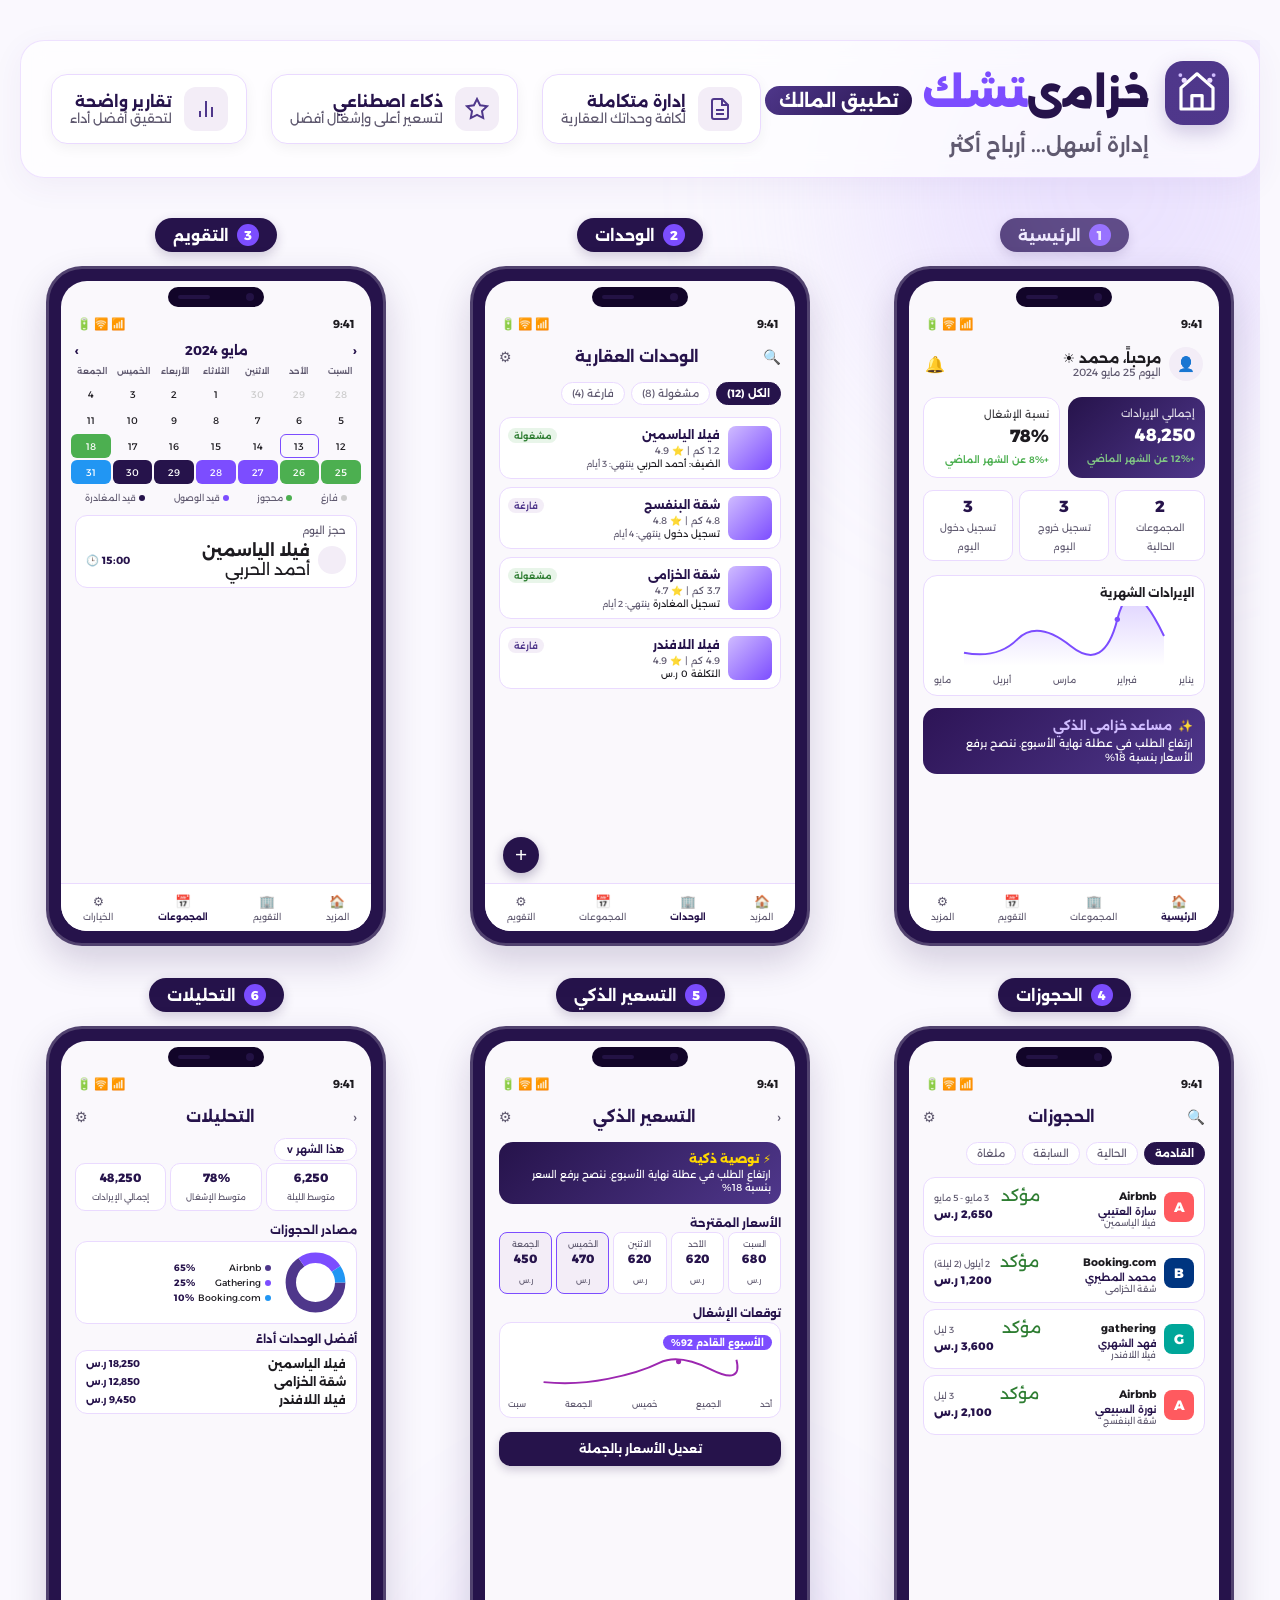
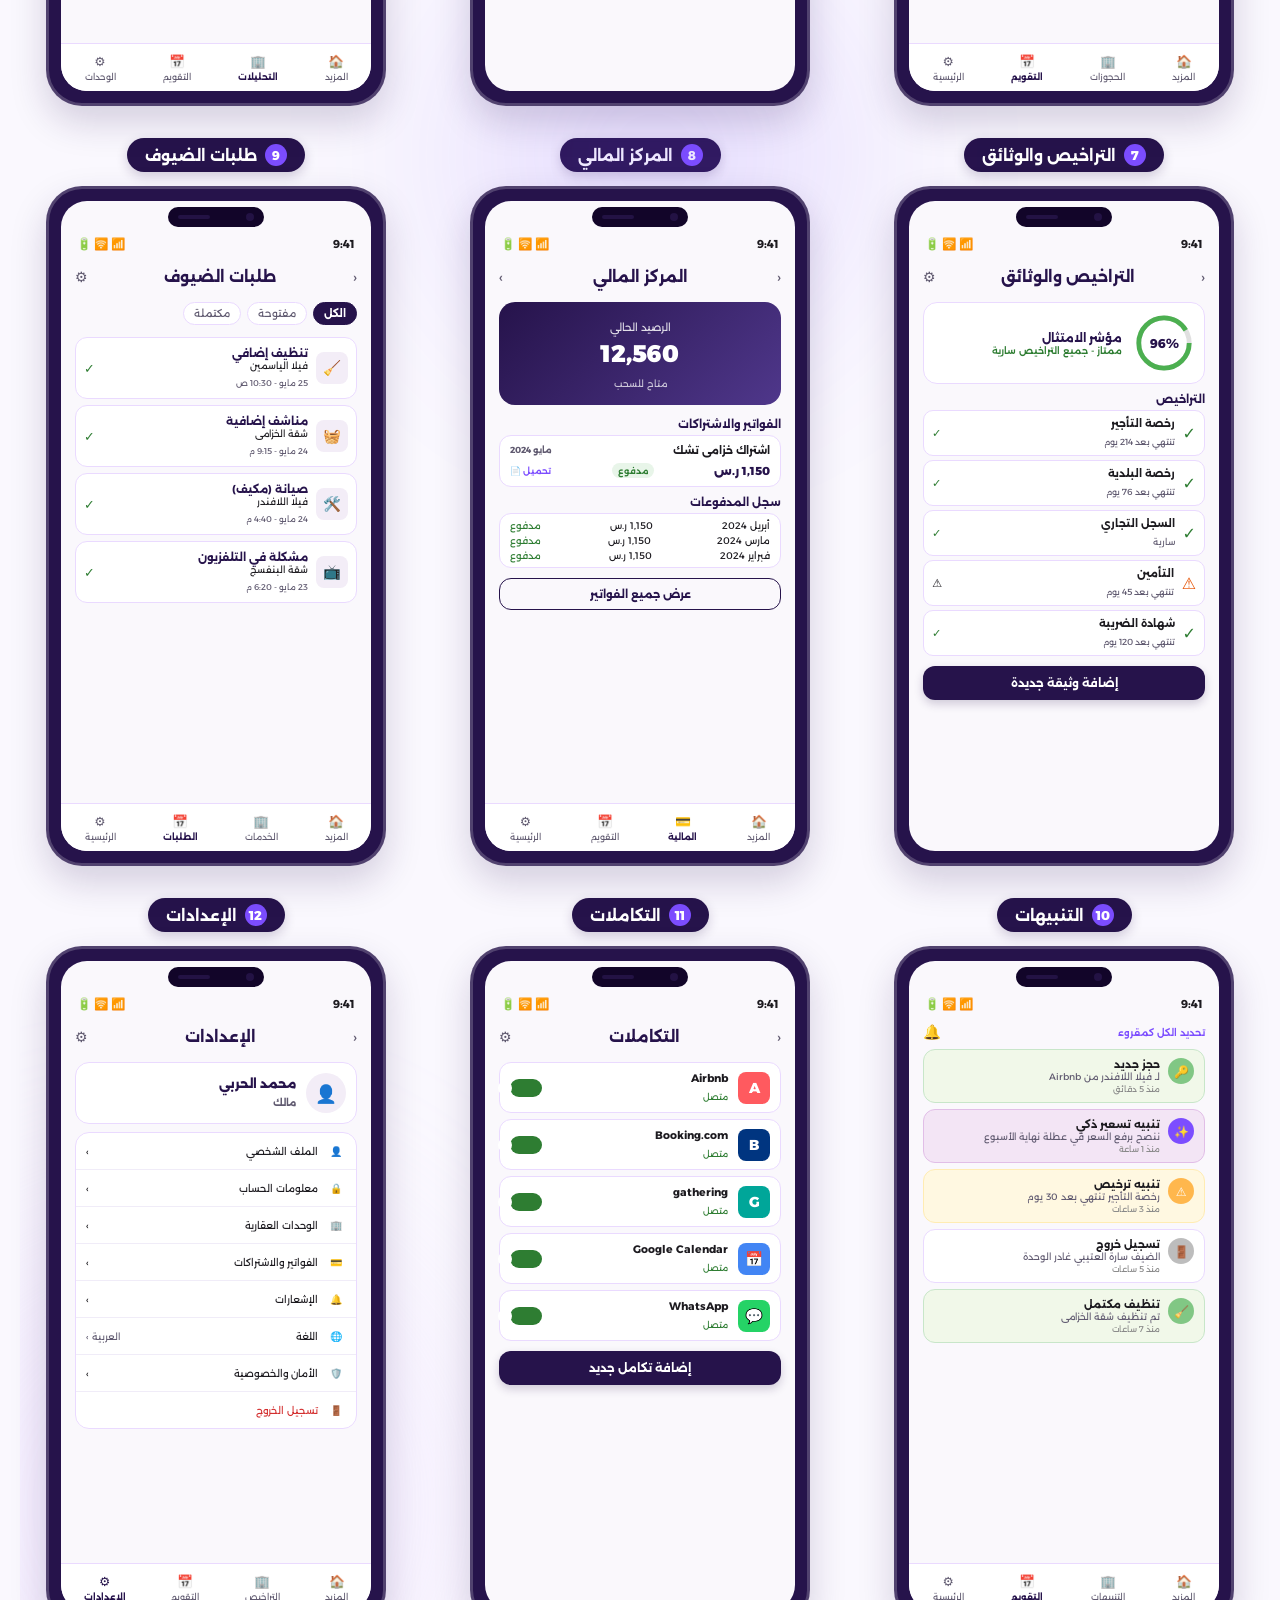
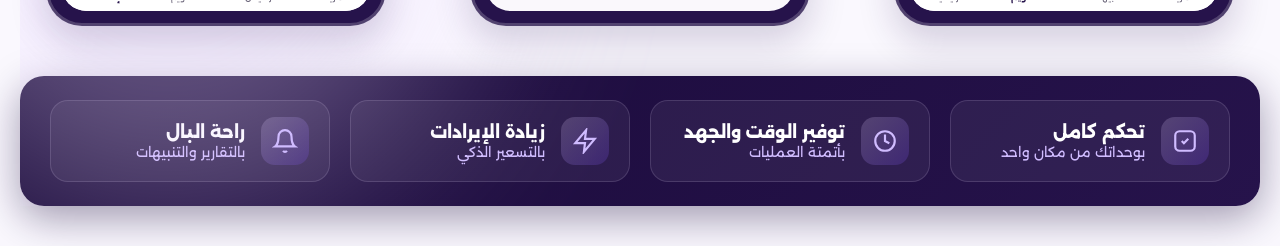
==== index.html @ d7ac35ac "main files" ====
<!DOCTYPE html>
<html lang="ar" dir="rtl">
<head>
  <meta charset="UTF-8">
  <meta name="viewport" content="width=device-width, initial-scale=1.0">
  <title>خزامى تشك | تطبيق المالك - Khuzama Touch Owner App Poster</title>
  <!-- Google Fonts: Alexandria & Cairo for Arabic UI excellence -->
  <link rel="preconnect" href="https://fonts.googleapis.com">
  <link rel="preconnect" href="https://fonts.gstatic.com" crossorigin>
  <link href="https://fonts.googleapis.com/css2?family=Alexandria:wght@300;400;500;600;700;800;900&family=Cairo:wght@400;600;700;800;900&display=swap" rel="stylesheet">
  <link rel="stylesheet" href="styles.css">
</head>
<body class="poster-body">

  <!-- Hidden Image File Uploader Input -->
  <input type="file" id="global-image-uploader" accept="image/*" style="display: none;">

  <div class="poster-wrapper">
    <!-- Subtle Background Flower Watermarks & Glow Orbs -->
    <div class="bg-decorations">
      <div class="glow-orb orb-1"></div>
      <div class="glow-orb orb-2"></div>
      <div class="glow-orb orb-3"></div>
      <div class="flower-watermark watermark-top-left"></div>
      <div class="flower-watermark watermark-bottom-right"></div>
    </div>

    <!-- POSTER HEADER -->
    <header class="poster-header">
      <div class="header-branding">
        <div class="logo-box">
          <div class="logo-icon uploadable-img" title="اضغط لرفع الشعار">
            <svg viewBox="0 0 100 100" fill="none">
              <rect width="100" height="100" rx="24" fill="url(#logo-grad)"/>
              <!-- House Icon -->
              <path d="M50 20 L25 42 V75 H75 V42 Z" stroke="white" stroke-width="5" stroke-linejoin="round" fill="none"/>
              <path d="M42 75 V54 H58 V75" stroke="white" stroke-width="5" stroke-linejoin="round" fill="none"/>
              <!-- Lavender Flowers motif beside house -->
              <circle cx="30" cy="30" r="4" fill="#EADAFF"/>
              <circle cx="70" cy="30" r="4" fill="#EADAFF"/>
              <circle cx="24" cy="22" r="3" fill="#D0BCFF"/>
              <circle cx="76" cy="22" r="3" fill="#D0BCFF"/>
              <defs>
                <linearGradient id="logo-grad" x1="0" y1="0" x2="100" y2="100">
                  <stop offset="0%" stop-color="#4F378B"/>
                  <stop offset="100%" stop-color="#26134B"/>
                </linearGradient>
              </defs>
            </svg>
          </div>
          <div class="brand-text">
            <h1 class="brand-title">خزامى<span class="brand-accent">تشك</span></h1>
            <span class="brand-subtitle">تطبيق المالك</span>
          </div>
        </div>
        <p class="brand-slogan">إدارة أسهل... أرباح أكثر</p>
      </div>

      <!-- Feature Badges Callout Column -->
      <div class="header-features">
        <div class="feature-item">
          <div class="feature-icon-box uploadable-icon" title="اضغط لرفع أيقونة">
            <svg viewBox="0 0 24 24" fill="none" stroke="currentColor" stroke-width="2">
              <path d="M14 2H6a2 2 0 0 0-2 2v16a2 2 0 0 0 2 2h12a2 2 0 0 0 2-2V8z"></path>
              <polyline points="14 2 14 8 20 8"></polyline>
              <line x1="16" y1="13" x2="8" y2="13"></line>
              <line x1="16" y1="17" x2="8" y2="17"></line>
            </svg>
          </div>
          <div class="feature-text">
            <h4>إدارة متكاملة</h4>
            <p>لكافة وحداتك العقارية</p>
          </div>
        </div>

        <div class="feature-item">
          <div class="feature-icon-box uploadable-icon" title="اضغط لرفع أيقونة">
            <svg viewBox="0 0 24 24" fill="none" stroke="currentColor" stroke-width="2">
              <path d="M12 2L15.09 8.26L22 9.27L17 14.14L18.18 21.02L12 17.77L5.82 21.02L7 14.14L2 9.27L8.91 8.26L12 2Z"></path>
            </svg>
          </div>
          <div class="feature-text">
            <h4>ذكاء اصطناعي</h4>
            <p>لتسعير أعلى وإشغال أفضل</p>
          </div>
        </div>

        <div class="feature-item">
          <div class="feature-icon-box uploadable-icon" title="اضغط لرفع أيقونة">
            <svg viewBox="0 0 24 24" fill="none" stroke="currentColor" stroke-width="2">
              <line x1="18" y1="20" x2="18" y2="10"></line>
              <line x1="12" y1="20" x2="12" y2="4"></line>
              <line x1="6" y1="20" x2="6" y2="14"></line>
            </svg>
          </div>
          <div class="feature-text">
            <h4>تقارير واضحة</h4>
            <p>لتحقيق أفضل أداء</p>
          </div>
        </div>
      </div>
    </header>

    <!-- 12 SCREENS GRID -->
    <main class="screens-grid">

      <!-- SCREEN 1: الرئيسية -->
      <div class="screen-card-container" data-screen-id="1" onclick="openScreenModal(1)">
        <div class="screen-badge"><span class="badge-num">1</span> الرئيسية</div>
        <div class="phone-frame">
          <div class="phone-notch"><div class="camera"></div><div class="speaker"></div></div>
          <div class="phone-screen">
            <div class="status-bar">
              <span class="time">9:41</span>
              <div class="icons">📶 🛜 🔋</div>
            </div>
            
            <div class="app-header">
              <div class="user-greeting">
                <span class="avatar-sm uploadable-icon" title="اضغط لرفع صورة المستخدم">👤</span>
                <div>
                  <span class="sub-greeing">مرحباً، محمد ☀️</span>
                  <span class="date-tag">اليوم 25 مايو 2024</span>
                </div>
              </div>
              <div class="header-action-icon uploadable-icon" title="اضغط لرفع أيقونة التنبيهات">🔔</div>
            </div>

            <div class="stats-row">
              <div class="stat-box primary">
                <span class="stat-label">إجمالي الإيرادات</span>
                <div class="stat-val">48,250</div>
                <span class="stat-change pos">+12% عن الشهر الماضي</span>
              </div>
              <div class="stat-box">
                <span class="stat-label">نسبة الإشغال</span>
                <div class="stat-val">78%</div>
                <span class="stat-change pos">+8% عن الشهر الماضي</span>
              </div>
            </div>

            <div class="quick-counters-bar">
              <div class="counter-item">
                <span class="num">2</span>
                <span class="lbl">المجموعات الحالية</span>
              </div>
              <div class="counter-item">
                <span class="num">3</span>
                <span class="lbl">تسجيل خروج اليوم</span>
              </div>
              <div class="counter-item">
                <span class="num">3</span>
                <span class="lbl">تسجيل دخول اليوم</span>
              </div>
            </div>

            <div class="card-widget">
              <div class="card-widget-title">
                <span>الإيرادات الشهرية</span>
              </div>
              <!-- Chart graphic -->
              <svg class="line-chart-svg" viewBox="0 0 300 90">
                <path d="M 0 70 Q 50 80, 80 50 T 160 60 T 230 20 T 300 45" fill="none" stroke="#7C4DFF" stroke-width="3"/>
                <path d="M 0 70 Q 50 80, 80 50 T 160 60 T 230 20 T 300 45 L 300 90 L 0 90 Z" fill="url(#chart-grad)" opacity="0.25"/>
                <circle cx="230" cy="20" r="4" fill="#7C4DFF"/>
                <defs>
                  <linearGradient id="chart-grad" x1="0" y1="0" x2="0" y2="1">
                    <stop offset="0%" stop-color="#7C4DFF"/>
                    <stop offset="100%" stop-color="#7C4DFF" stop-opacity="0"/>
                  </linearGradient>
                </defs>
              </svg>
              <div class="chart-x-axis">
                <span>يناير</span><span>فبراير</span><span>مارس</span><span>أبريل</span><span>مايو</span>
              </div>
            </div>

            <div class="ai-banner-card">
              <div class="ai-header">
                <span class="ai-icon uploadable-icon" title="اضغط لرفع أيقونة">✨</span>
                <span>مساعد خزامى الذكي</span>
              </div>
              <p class="ai-text">ارتفاع الطلب في عطلة نهاية الأسبوع. ننصح برفع الأسعار بنسبة 18%</p>
            </div>

            <div class="bottom-nav">
              <div class="nav-item active"><span class="uploadable-icon" title="اضغط لرفع أيقونة">🏠</span><span>الرئيسية</span></div>
              <div class="nav-item"><span class="uploadable-icon" title="اضغط لرفع أيقونة">🏢</span><span>المجموعات</span></div>
              <div class="nav-item"><span class="uploadable-icon" title="اضغط لرفع أيقونة">📅</span><span>التقويم</span></div>
              <div class="nav-item"><span class="uploadable-icon" title="اضغط لرفع أيقونة">⚙️</span><span>المزيد</span></div>
            </div>
          </div>
        </div>
      </div>

      <!-- SCREEN 2: الوحدات -->
      <div class="screen-card-container" data-screen-id="2" onclick="openScreenModal(2)">
        <div class="screen-badge"><span class="badge-num">2</span> الوحدات</div>
        <div class="phone-frame">
          <div class="phone-notch"><div class="camera"></div><div class="speaker"></div></div>
          <div class="phone-screen">
            <div class="status-bar">
              <span class="time">9:41</span>
              <div class="icons">📶 🛜 🔋</div>
            </div>

            <div class="screen-nav-header">
              <span class="icon-btn uploadable-icon" title="اضغط لرفع أيقونة">🔍</span>
              <h2 class="nav-title">الوحدات العقارية</h2>
              <span class="icon-btn uploadable-icon" title="اضغط لرفع أيقونة">⚙️</span>
            </div>

            <div class="tabs-pills">
              <span class="pill-tab active">الكل (12)</span>
              <span class="pill-tab">مشغولة (8)</span>
              <span class="pill-tab">فارغة (4)</span>
            </div>

            <div class="units-list">
              <div class="unit-card">
                <div class="unit-thumb placeholder-img uploadable-img" title="اضغط لرفع صورة العقار"></div>
                <div class="unit-info">
                  <div class="unit-head">
                    <span class="unit-name">فيلا الياسمين</span>
                    <span class="status-chip occupied">مشغولة</span>
                  </div>
                  <div class="unit-sub">1.2 كم | ⭐ 4.9</div>
                  <div class="unit-guest">الضيف: أحمد الحربي <span class="time-rem">ينتهي: 3 أيام</span></div>
                </div>
              </div>

              <div class="unit-card">
                <div class="unit-thumb placeholder-img uploadable-img" title="اضغط لرفع صورة العقار"></div>
                <div class="unit-info">
                  <div class="unit-head">
                    <span class="unit-name">شقة البنفسج</span>
                    <span class="status-chip vacant">فارغة</span>
                  </div>
                  <div class="unit-sub">4.8 كم | ⭐ 4.8</div>
                  <div class="unit-guest">تسجيل دخول <span class="time-rem">ينتهي: 4 أيام</span></div>
                </div>
              </div>

              <div class="unit-card">
                <div class="unit-thumb placeholder-img uploadable-img" title="اضغط لرفع صورة العقار"></div>
                <div class="unit-info">
                  <div class="unit-head">
                    <span class="unit-name">شقة الخزامى</span>
                    <span class="status-chip occupied">مشغولة</span>
                  </div>
                  <div class="unit-sub">3.7 كم | ⭐ 4.7</div>
                  <div class="unit-guest">تسجيل المغادرة <span class="time-rem">ينتهي: 2 أيام</span></div>
                </div>
              </div>

              <div class="unit-card">
                <div class="unit-thumb placeholder-img uploadable-img" title="اضغط لرفع صورة العقار"></div>
                <div class="unit-info">
                  <div class="unit-head">
                    <span class="unit-name">فيلا اللافندر</span>
                    <span class="status-chip vacant">فارغة</span>
                  </div>
                  <div class="unit-sub">4.9 كم | ⭐ 4.9</div>
                  <div class="unit-guest">التكلفة 0 ر.س</div>
                </div>
              </div>
            </div>

            <button class="fab-btn">+</button>

            <div class="bottom-nav">
              <div class="nav-item"><span class="uploadable-icon" title="اضغط لرفع أيقونة">🏠</span><span>المزيد</span></div>
              <div class="nav-item active"><span class="uploadable-icon" title="اضغط لرفع أيقونة">🏢</span><span>الوحدات</span></div>
              <div class="nav-item"><span class="uploadable-icon" title="اضغط لرفع أيقونة">📅</span><span>المجموعات</span></div>
              <div class="nav-item"><span class="uploadable-icon" title="اضغط لرفع أيقونة">⚙️</span><span>التقويم</span></div>
            </div>
          </div>
        </div>
      </div>

      <!-- SCREEN 3: التقويم -->
      <div class="screen-card-container" data-screen-id="3" onclick="openScreenModal(3)">
        <div class="screen-badge"><span class="badge-num">3</span> التقويم</div>
        <div class="phone-frame">
          <div class="phone-notch"><div class="camera"></div><div class="speaker"></div></div>
          <div class="phone-screen">
            <div class="status-bar">
              <span class="time">9:41</span>
              <div class="icons">📶 🛜 🔋</div>
            </div>

            <div class="calendar-header-bar">
              <span>‹</span>
              <span class="month-title">مايو 2024</span>
              <span>›</span>
            </div>

            <div class="calendar-grid-header">
              <span>السبت</span><span>الأحد</span><span>الاثنين</span><span>الثلاثاء</span><span>الأربعاء</span><span>الخميس</span><span>الجمعة</span>
            </div>

            <div class="calendar-days-grid">
              <span class="day-cell muted">28</span><span class="day-cell muted">29</span><span class="day-cell muted">30</span>
              <span class="day-cell">1</span><span class="day-cell">2</span><span class="day-cell">3</span><span class="day-cell">4</span>
              <span class="day-cell">5</span><span class="day-cell">6</span><span class="day-cell">7</span><span class="day-cell">8</span>
              <span class="day-cell">9</span><span class="day-cell">10</span><span class="day-cell">11</span>
              <span class="day-cell">12</span><span class="day-cell circle-tag border-purple">13</span>
              <span class="day-cell">14</span><span class="day-cell">15</span><span class="day-cell">16</span>
              <span class="day-cell">17</span><span class="day-cell active-green">18</span>
              <span class="day-cell active-green">25</span><span class="day-cell active-green">26</span>
              <span class="day-cell active-purple">27</span><span class="day-cell active-purple">28</span>
              <span class="day-cell active-dark">29</span><span class="day-cell active-dark">30</span>
              <span class="day-cell active-blue">31</span>
            </div>

            <div class="legend-bar">
              <span class="legend-item"><i class="dot empty"></i> فارغ</span>
              <span class="legend-item"><i class="dot reserved"></i> محجوز</span>
              <span class="legend-item"><i class="dot checkin"></i> قيد الوصول</span>
              <span class="legend-item"><i class="dot checkout"></i> قيد المغادرة</span>
            </div>

            <div class="booking-event-card">
              <div class="event-title">حجز اليوم</div>
              <div class="event-details">
                <div class="placeholder-avatar uploadable-img" title="اضغط لرفع صورة الضيف"></div>
                <div>
                  <div class="unit-title font-bold">فيلا الياسمين</div>
                  <div class="guest-name">أحمد الحربي</div>
                </div>
                <div class="event-time">15:00 🕒</div>
              </div>
            </div>

            <div class="bottom-nav">
              <div class="nav-item"><span class="uploadable-icon" title="اضغط لرفع أيقونة">🏠</span><span>المزيد</span></div>
              <div class="nav-item"><span class="uploadable-icon" title="اضغط لرفع أيقونة">🏢</span><span>التقويم</span></div>
              <div class="nav-item active"><span class="uploadable-icon" title="اضغط لرفع أيقونة">📅</span><span>المجموعات</span></div>
              <div class="nav-item"><span class="uploadable-icon" title="اضغط لرفع أيقونة">⚙️</span><span>الخيارات</span></div>
            </div>
          </div>
        </div>
      </div>

      <!-- SCREEN 4: الحجوزات -->
      <div class="screen-card-container" data-screen-id="4" onclick="openScreenModal(4)">
        <div class="screen-badge"><span class="badge-num">4</span> الحجوزات</div>
        <div class="phone-frame">
          <div class="phone-notch"><div class="camera"></div><div class="speaker"></div></div>
          <div class="phone-screen">
            <div class="status-bar">
              <span class="time">9:41</span>
              <div class="icons">📶 🛜 🔋</div>
            </div>

            <div class="screen-nav-header">
              <span class="icon-btn uploadable-icon" title="اضغط لرفع أيقونة">🔍</span>
              <h2 class="nav-title">الحجوزات</h2>
              <span class="icon-btn uploadable-icon" title="اضغط لرفع أيقونة">⚙️</span>
            </div>

            <div class="tabs-pills">
              <span class="pill-tab active">القادمة</span>
              <span class="pill-tab">الحالية</span>
              <span class="pill-tab">السابقة</span>
              <span class="pill-tab">ملغاة</span>
            </div>

            <div class="bookings-list">
              <div class="booking-card">
                <div class="brand-icon airbnb uploadable-icon" title="اضغط لرفع شعار المنصة">A</div>
                <div class="booking-info">
                  <div class="b-row"><span class="platform-name">Airbnb</span> <span class="b-status font-green">مؤكد</span></div>
                  <div class="b-guest">سارة العتيبي</div>
                  <div class="b-unit">فيلا الياسمين</div>
                </div>
                <div class="b-meta">
                  <span class="b-days">3 مايو - 5 مايو</span>
                  <span class="b-price">2,650 ر.س</span>
                </div>
              </div>

              <div class="booking-card">
                <div class="brand-icon booking uploadable-icon" title="اضغط لرفع شعار المنصة">B</div>
                <div class="booking-info">
                  <div class="b-row"><span class="platform-name">Booking.com</span> <span class="b-status font-green">مؤكد</span></div>
                  <div class="b-guest">محمد المطيري</div>
                  <div class="b-unit">شقة الخزامى</div>
                </div>
                <div class="b-meta">
                  <span class="b-days">2 أيلول (2 ليلة)</span>
                  <span class="b-price">1,200 ر.س</span>
                </div>
              </div>

              <div class="booking-card">
                <div class="brand-icon gathering uploadable-icon" title="اضغط لرفع شعار المنصة">G</div>
                <div class="booking-info">
                  <div class="b-row"><span class="platform-name">gathering</span> <span class="b-status font-green">مؤكد</span></div>
                  <div class="b-guest">فهد الشهري</div>
                  <div class="b-unit">فيلا اللافندر</div>
                </div>
                <div class="b-meta">
                  <span class="b-days">3 ليل</span>
                  <span class="b-price">3,600 ر.س</span>
                </div>
              </div>

              <div class="booking-card">
                <div class="brand-icon airbnb uploadable-icon" title="اضغط لرفع شعار المنصة">A</div>
                <div class="booking-info">
                  <div class="b-row"><span class="platform-name">Airbnb</span> <span class="b-status font-green">مؤكد</span></div>
                  <div class="b-guest">نورة السبيعي</div>
                  <div class="b-unit">شقة البنفسج</div>
                </div>
                <div class="b-meta">
                  <span class="b-days">3 ليل</span>
                  <span class="b-price">2,100 ر.س</span>
                </div>
              </div>
            </div>

            <div class="bottom-nav">
              <div class="nav-item"><span class="uploadable-icon" title="اضغط لرفع أيقونة">🏠</span><span>المزيد</span></div>
              <div class="nav-item"><span class="uploadable-icon" title="اضغط لرفع أيقونة">🏢</span><span>الحجوزات</span></div>
              <div class="nav-item active"><span class="uploadable-icon" title="اضغط لرفع أيقونة">📅</span><span>التقويم</span></div>
              <div class="nav-item"><span class="uploadable-icon" title="اضغط لرفع أيقونة">⚙️</span><span>الرئيسية</span></div>
            </div>
          </div>
        </div>
      </div>

      <!-- SCREEN 5: التسعير الذكي -->
      <div class="screen-card-container" data-screen-id="5" onclick="openScreenModal(5)">
        <div class="screen-badge"><span class="badge-num">5</span> التسعير الذكي</div>
        <div class="phone-frame">
          <div class="phone-notch"><div class="camera"></div><div class="speaker"></div></div>
          <div class="phone-screen">
            <div class="status-bar">
              <span class="time">9:41</span>
              <div class="icons">📶 🛜 🔋</div>
            </div>

            <div class="screen-nav-header">
              <span class="icon-btn uploadable-icon" title="اضغط لرفع أيقونة">‹</span>
              <h2 class="nav-title">التسعير الذكي</h2>
              <span class="icon-btn uploadable-icon" title="اضغط لرفع أيقونة">⚙️</span>
            </div>

            <div class="smart-rec-banner">
              <div class="rec-title">⚡ توصية ذكية</div>
              <p class="rec-desc">ارتفاع الطلب في عطلة نهاية الأسبوع. ننصح برفع السعر بنسبة 18%</p>
            </div>

            <div class="pricing-sec-title">الأسعار المقترحة</div>
            <div class="daily-prices-row">
              <div class="price-col">
                <span>السبت</span>
                <span class="price-val">680</span>
                <span class="currency">ر.س</span>
              </div>
              <div class="price-col">
                <span>الأحد</span>
                <span class="price-val">620</span>
                <span class="currency">ر.س</span>
              </div>
              <div class="price-col">
                <span>الاثنين</span>
                <span class="price-val">620</span>
                <span class="currency">ر.س</span>
              </div>
              <div class="price-col highlighted">
                <span>الخميس</span>
                <span class="price-val">470</span>
                <span class="currency">ر.س</span>
              </div>
              <div class="price-col highlighted">
                <span>الجمعة</span>
                <span class="price-val">450</span>
                <span class="currency">ر.س</span>
              </div>
            </div>

            <div class="pricing-sec-title">توقعات الإشغال</div>
            <div class="forecast-card">
              <div class="forecast-badge-val">الأسبوع القادم 92%</div>
              <svg class="forecast-chart-svg" viewBox="0 0 300 70">
                <path d="M 0 50 Q 50 55, 100 45 T 180 20 T 260 30 T 300 15" fill="none" stroke="#9C27B0" stroke-width="3"/>
                <circle cx="210" cy="18" r="4" fill="#9C27B0"/>
              </svg>
              <div class="chart-x-days">
                <span>أحد</span><span>الجميع</span><span>خميس</span><span>الجمعة</span><span>سبت</span>
              </div>
            </div>

            <button class="primary-action-btn">تعديل الأسعار بالجملة</button>

          </div>
        </div>
      </div>

      <!-- SCREEN 6: التحليلات -->
      <div class="screen-card-container" data-screen-id="6" onclick="openScreenModal(6)">
        <div class="screen-badge"><span class="badge-num">6</span> التحليلات</div>
        <div class="phone-frame">
          <div class="phone-notch"><div class="camera"></div><div class="speaker"></div></div>
          <div class="phone-screen">
            <div class="status-bar">
              <span class="time">9:41</span>
              <div class="icons">📶 🛜 🔋</div>
            </div>

            <div class="screen-nav-header">
              <span class="icon-btn uploadable-icon" title="اضغط لرفع أيقونة">‹</span>
              <h2 class="nav-title">التحليلات</h2>
              <span class="icon-btn uploadable-icon" title="اضغط لرفع أيقونة">⚙️</span>
            </div>

            <div class="filter-dropdown-bar">
              <span class="dropdown-pill">هذا الشهر <span>v</span></span>
            </div>

            <div class="kpi-3-row">
              <div class="kpi-box">
                <span class="val">6,250</span>
                <span class="lbl">متوسط الليلة</span>
              </div>
              <div class="kpi-box">
                <span class="val">78%</span>
                <span class="lbl">متوسط الإشغال</span>
              </div>
              <div class="kpi-box">
                <span class="val">48,250</span>
                <span class="lbl">إجمالي الإيرادات</span>
              </div>
            </div>

            <div class="analytics-sec-title">مصادر الحجوزات</div>
            <div class="donut-chart-container">
              <svg class="donut-svg" viewBox="0 0 100 100">
                <circle cx="50" cy="50" r="38" fill="none" stroke="#4F378B" stroke-width="16" stroke-dasharray="155 85" stroke-dashoffset="0"/>
                <circle cx="50" cy="50" r="38" fill="none" stroke="#7C4DFF" stroke-width="16" stroke-dasharray="60 180" stroke-dashoffset="-155"/>
                <circle cx="50" cy="50" r="38" fill="none" stroke="#2196F3" stroke-width="16" stroke-dasharray="25 215" stroke-dashoffset="-215"/>
              </svg>
              <div class="donut-legend">
                <div class="leg-item"><i class="leg-dot c-purple"></i> Airbnb <span class="pct">65%</span></div>
                <div class="leg-item"><i class="leg-dot c-lavender"></i> Gathering <span class="pct">25%</span></div>
                <div class="leg-item"><i class="leg-dot c-blue"></i> Booking.com <span class="pct">10%</span></div>
              </div>
            </div>

            <div class="analytics-sec-title">أفضل الوحدات أداءً</div>
            <div class="top-units-list">
              <div class="top-unit-row">
                <span class="unit-name">فيلا الياسمين</span>
                <span class="unit-rev">18,250 ر.س</span>
              </div>
              <div class="top-unit-row">
                <span class="unit-name">شقة الخزامى</span>
                <span class="unit-rev">12,850 ر.س</span>
              </div>
              <div class="top-unit-row">
                <span class="unit-name">فيلا اللافندر</span>
                <span class="unit-rev">9,450 ر.س</span>
              </div>
            </div>

            <div class="bottom-nav">
              <div class="nav-item"><span class="uploadable-icon" title="اضغط لرفع أيقونة">🏠</span><span>المزيد</span></div>
              <div class="nav-item active"><span class="uploadable-icon" title="اضغط لرفع أيقونة">🏢</span><span>التحليلات</span></div>
              <div class="nav-item"><span class="uploadable-icon" title="اضغط لرفع أيقونة">📅</span><span>التقويم</span></div>
              <div class="nav-item"><span class="uploadable-icon" title="اضغط لرفع أيقونة">⚙️</span><span>الوحدات</span></div>
            </div>
          </div>
        </div>
      </div>

      <!-- SCREEN 7: التراخيص والوثائق -->
      <div class="screen-card-container" data-screen-id="7" onclick="openScreenModal(7)">
        <div class="screen-badge"><span class="badge-num">7</span> التراخيص والوثائق</div>
        <div class="phone-frame">
          <div class="phone-notch"><div class="camera"></div><div class="speaker"></div></div>
          <div class="phone-screen">
            <div class="status-bar">
              <span class="time">9:41</span>
              <div class="icons">📶 🛜 🔋</div>
            </div>

            <div class="screen-nav-header">
              <span class="icon-btn uploadable-icon" title="اضغط لرفع أيقونة">‹</span>
              <h2 class="nav-title">التراخيص والوثائق</h2>
              <span class="icon-btn uploadable-icon" title="اضغط لرفع أيقونة">⚙️</span>
            </div>

            <div class="compliance-gauge-card">
              <div class="gauge-meter">
                <svg viewBox="0 0 100 100">
                  <circle cx="50" cy="50" r="42" fill="none" stroke="#E0E0E0" stroke-width="8"/>
                  <circle cx="50" cy="50" r="42" fill="none" stroke="#4CAF50" stroke-width="8" stroke-dasharray="250" stroke-dashoffset="10"/>
                </svg>
                <div class="gauge-text">
                  <span class="gauge-val">96%</span>
                </div>
              </div>
              <div class="gauge-status-desc">
                <h4>مؤشر الامتثال</h4>
                <p>ممتاز - جميع التراخيص سارية</p>
              </div>
            </div>

            <div class="docs-sec-title">التراخيص</div>
            <div class="docs-list">
              <div class="doc-item">
                <span class="check-icon pos uploadable-icon" title="اضغط لرفع أيقونة">✓</span>
                <div class="doc-info">
                  <span class="doc-title">رخصة التأجير</span>
                  <span class="doc-exp">تنتهي بعد 214 يوم</span>
                </div>
                <span class="doc-status-badge font-green">✓</span>
              </div>

              <div class="doc-item">
                <span class="check-icon pos uploadable-icon" title="اضغط لرفع أيقونة">✓</span>
                <div class="doc-info">
                  <span class="doc-title">رخصة البلدية</span>
                  <span class="doc-exp">تنتهي بعد 76 يوم</span>
                </div>
                <span class="doc-status-badge font-green">✓</span>
              </div>

              <div class="doc-item">
                <span class="check-icon pos uploadable-icon" title="اضغط لرفع أيقونة">✓</span>
                <div class="doc-info">
                  <span class="doc-title">السجل التجاري</span>
                  <span class="doc-exp">سارية</span>
                </div>
                <span class="doc-status-badge font-green">✓</span>
              </div>

              <div class="doc-item warning">
                <span class="check-icon warn uploadable-icon" title="اضغط لرفع أيقونة">⚠️</span>
                <div class="doc-info">
                  <span class="doc-title">التأمين</span>
                  <span class="doc-exp">تنتهي بعد 45 يوم</span>
                </div>
                <span class="doc-status-badge font-yellow">⚠️</span>
              </div>

              <div class="doc-item">
                <span class="check-icon pos uploadable-icon" title="اضغط لرفع أيقونة">✓</span>
                <div class="doc-info">
                  <span class="doc-title">شهادة الضريبة</span>
                  <span class="doc-exp">تنتهي بعد 120 يوم</span>
                </div>
                <span class="doc-status-badge font-green">✓</span>
              </div>
            </div>

            <button class="primary-action-btn">إضافة وثيقة جديدة</button>

          </div>
        </div>
      </div>

      <!-- SCREEN 8: المركز المالي -->
      <div class="screen-card-container" data-screen-id="8" onclick="openScreenModal(8)">
        <div class="screen-badge"><span class="badge-num">8</span> المركز المالي</div>
        <div class="phone-frame">
          <div class="phone-notch"><div class="camera"></div><div class="speaker"></div></div>
          <div class="phone-screen">
            <div class="status-bar">
              <span class="time">9:41</span>
              <div class="icons">📶 🛜 🔋</div>
            </div>

            <div class="screen-nav-header">
              <span class="icon-btn uploadable-icon" title="اضغط لرفع أيقونة">‹</span>
              <h2 class="nav-title">المركز المالي</h2>
              <span class="icon-btn uploadable-icon" title="اضغط لرفع أيقونة">›</span>
            </div>

            <div class="balance-purple-card">
              <span class="card-lbl">الرصيد الحالي</span>
              <div class="main-balance-val">12,560</div>
              <span class="m-sub">متاح للسحب</span>
            </div>

            <div class="fin-sec-title">الفواتير والاشتراكات</div>
            <div class="invoice-item-card">
              <div class="inv-head">
                <span class="inv-title">اشتراك خزامى تشك</span>
                <span class="inv-date">مايو 2024</span>
              </div>
              <div class="inv-foot">
                <span class="inv-amt">1,150 ر.س</span>
                <span class="inv-badge paid">مدفوع</span>
                <span class="download-link">تحميل 📄</span>
              </div>
            </div>

            <div class="fin-sec-title">سجل المدفوعات</div>
            <div class="payouts-history-list">
              <div class="payout-row">
                <span class="p-date">أبريل 2024</span>
                <span class="p-amt">1,150 ر.س</span>
                <span class="p-status font-green">مدفوع</span>
              </div>
              <div class="payout-row">
                <span class="p-date">مارس 2024</span>
                <span class="p-amt">1,150 ر.س</span>
                <span class="p-status font-green">مدفوع</span>
              </div>
              <div class="payout-row">
                <span class="p-date">فبراير 2024</span>
                <span class="p-amt">1,150 ر.س</span>
                <span class="p-status font-green">مدفوع</span>
              </div>
            </div>

            <button class="outline-action-btn">عرض جميع الفواتير</button>

            <div class="bottom-nav">
              <div class="nav-item"><span class="uploadable-icon" title="اضغط لرفع أيقونة">🏠</span><span>المزيد</span></div>
              <div class="nav-item active"><span class="uploadable-icon" title="اضغط لرفع أيقونة">💳</span><span>المالية</span></div>
              <div class="nav-item"><span class="uploadable-icon" title="اضغط لرفع أيقونة">📅</span><span>التقويم</span></div>
              <div class="nav-item"><span class="uploadable-icon" title="اضغط لرفع أيقونة">⚙️</span><span>الرئيسية</span></div>
            </div>
          </div>
        </div>
      </div>

      <!-- SCREEN 9: طلبات الضيوف -->
      <div class="screen-card-container" data-screen-id="9" onclick="openScreenModal(9)">
        <div class="screen-badge"><span class="badge-num">9</span> طلبات الضيوف</div>
        <div class="phone-frame">
          <div class="phone-notch"><div class="camera"></div><div class="speaker"></div></div>
          <div class="phone-screen">
            <div class="status-bar">
              <span class="time">9:41</span>
              <div class="icons">📶 🛜 🔋</div>
            </div>

            <div class="screen-nav-header">
              <span class="icon-btn uploadable-icon" title="اضغط لرفع أيقونة">‹</span>
              <h2 class="nav-title">طلبات الضيوف</h2>
              <span class="icon-btn uploadable-icon" title="اضغط لرفع أيقونة">⚙️</span>
            </div>

            <div class="tabs-pills">
              <span class="pill-tab active">الكل</span>
              <span class="pill-tab">مفتوحة</span>
              <span class="pill-tab">مكتملة</span>
            </div>

            <div class="guest-req-list">
              <div class="req-card">
                <div class="req-icon-box uploadable-icon" title="اضغط لرفع أيقونة">🧹</div>
                <div class="req-details">
                  <span class="req-title">تنظيف إضافي</span>
                  <span class="req-unit">فيلا الياسمين</span>
                  <span class="req-time">25 مايو - 10:30 ص</span>
                </div>
                <span class="req-check-icon font-green">✓</span>
              </div>

              <div class="req-card">
                <div class="req-icon-box uploadable-icon" title="اضغط لرفع أيقونة">🧺</div>
                <div class="req-details">
                  <span class="req-title">مناشف إضافية</span>
                  <span class="req-unit">شقة الخزامى</span>
                  <span class="req-time">24 مايو - 9:15 م</span>
                </div>
                <span class="req-check-icon font-green">✓</span>
              </div>

              <div class="req-card">
                <div class="req-icon-box uploadable-icon" title="اضغط لرفع أيقونة">🛠️</div>
                <div class="req-details">
                  <span class="req-title">صيانة (مكيف)</span>
                  <span class="req-unit">فيلا اللافندر</span>
                  <span class="req-time">24 مايو - 4:40 م</span>
                </div>
                <span class="req-check-icon font-green">✓</span>
              </div>

              <div class="req-card">
                <div class="req-icon-box uploadable-icon" title="اضغط لرفع أيقونة">📺</div>
                <div class="req-details">
                  <span class="req-title">مشكلة في التلفزيون</span>
                  <span class="req-unit">شقة البنفسج</span>
                  <span class="req-time">23 مايو - 6:20 م</span>
                </div>
                <span class="req-check-icon font-green">✓</span>
              </div>
            </div>

            <div class="bottom-nav">
              <div class="nav-item"><span class="uploadable-icon" title="اضغط لرفع أيقونة">🏠</span><span>المزيد</span></div>
              <div class="nav-item"><span class="uploadable-icon" title="اضغط لرفع أيقونة">🏢</span><span>الخدمات</span></div>
              <div class="nav-item active"><span class="uploadable-icon" title="اضغط لرفع أيقونة">📅</span><span>الطلبات</span></div>
              <div class="nav-item"><span class="uploadable-icon" title="اضغط لرفع أيقونة">⚙️</span><span>الرئيسية</span></div>
            </div>
          </div>
        </div>
      </div>

      <!-- SCREEN 10: التنبيهات -->
      <div class="screen-card-container" data-screen-id="10" onclick="openScreenModal(10)">
        <div class="screen-badge"><span class="badge-num">10</span> التنبيهات</div>
        <div class="phone-frame">
          <div class="phone-notch"><div class="camera"></div><div class="speaker"></div></div>
          <div class="phone-screen">
            <div class="status-bar">
              <span class="time">9:41</span>
              <div class="icons">📶 🛜 🔋</div>
            </div>

            <div class="notifications-header">
              <span class="mark-read-btn">تحديد الكل كمقروء</span>
              <span class="notif-bell-icon uploadable-icon" title="اضغط لرفع أيقونة">🔔</span>
            </div>

            <div class="notifications-list">
              <div class="notif-card green-tint">
                <div class="notif-icon green uploadable-icon" title="اضغط لرفع أيقونة">🔑</div>
                <div class="notif-content">
                  <span class="n-title">حجز جديد</span>
                  <p class="n-body">لـ فيلا اللافندر من Airbnb</p>
                  <span class="n-time">منذ 5 دقائق</span>
                </div>
              </div>

              <div class="notif-card purple-tint">
                <div class="notif-icon purple uploadable-icon" title="اضغط لرفع أيقونة">✨</div>
                <div class="notif-content">
                  <span class="n-title">تنبيه تسعير ذكي</span>
                  <p class="n-body">ننصح برفع السعر في عطلة نهاية الأسبوع</p>
                  <span class="n-time">منذ 1 ساعة</span>
                </div>
              </div>

              <div class="notif-card yellow-tint">
                <div class="notif-icon yellow uploadable-icon" title="اضغط لرفع أيقونة">⚠️</div>
                <div class="notif-content">
                  <span class="n-title">تنبيه ترخيص</span>
                  <p class="n-body">رخصة التأجير تنتهي بعد 30 يوم</p>
                  <span class="n-time">منذ 3 ساعات</span>
                </div>
              </div>

              <div class="notif-card">
                <div class="notif-icon gray uploadable-icon" title="اضغط لرفع أيقونة">🚪</div>
                <div class="notif-content">
                  <span class="n-title">تسجيل خروج</span>
                  <p class="n-body">الضيف سارة العتيبي غادر الوحدة</p>
                  <span class="n-time">منذ 5 ساعات</span>
                </div>
              </div>

              <div class="notif-card green-tint">
                <div class="notif-icon green uploadable-icon" title="اضغط لرفع أيقونة">🧹</div>
                <div class="notif-content">
                  <span class="n-title">تنظيف مكتمل</span>
                  <p class="n-body">تم تنظيف شقة الخزامى</p>
                  <span class="n-time">منذ 7 ساعات</span>
                </div>
              </div>
            </div>

            <div class="bottom-nav">
              <div class="nav-item"><span class="uploadable-icon" title="اضغط لرفع أيقونة">🏠</span><span>المزيد</span></div>
              <div class="nav-item"><span class="uploadable-icon" title="اضغط لرفع أيقونة">🏢</span><span>التنبيهات</span></div>
              <div class="nav-item active"><span class="uploadable-icon" title="اضغط لرفع أيقونة">📅</span><span>التقويم</span></div>
              <div class="nav-item"><span class="uploadable-icon" title="اضغط لرفع أيقونة">⚙️</span><span>الرئيسية</span></div>
            </div>
          </div>
        </div>
      </div>

      <!-- SCREEN 11: التكاملات -->
      <div class="screen-card-container" data-screen-id="11" onclick="openScreenModal(11)">
        <div class="screen-badge"><span class="badge-num">11</span> التكاملات</div>
        <div class="phone-frame">
          <div class="phone-notch"><div class="camera"></div><div class="speaker"></div></div>
          <div class="phone-screen">
            <div class="status-bar">
              <span class="time">9:41</span>
              <div class="icons">📶 🛜 🔋</div>
            </div>

            <div class="screen-nav-header">
              <span class="icon-btn uploadable-icon" title="اضغط لرفع أيقونة">‹</span>
              <h2 class="nav-title">التكاملات</h2>
              <span class="icon-btn uploadable-icon" title="اضغط لرفع أيقونة">⚙️</span>
            </div>

            <div class="integrations-list">
              <div class="integ-item">
                <div class="integ-brand airbnb uploadable-icon" title="اضغط لرفع شعار المنصة">A</div>
                <div class="integ-info">
                  <span class="i-name">Airbnb</span>
                  <span class="i-status">متصل</span>
                </div>
                <label class="toggle-switch"><input type="checkbox" checked><span class="slider"></span></label>
              </div>

              <div class="integ-item">
                <div class="integ-brand booking uploadable-icon" title="اضغط لرفع شعار المنصة">B</div>
                <div class="integ-info">
                  <span class="i-name">Booking.com</span>
                  <span class="i-status">متصل</span>
                </div>
                <label class="toggle-switch"><input type="checkbox" checked><span class="slider"></span></label>
              </div>

              <div class="integ-item">
                <div class="integ-brand gathering uploadable-icon" title="اضغط لرفع شعار المنصة">G</div>
                <div class="integ-info">
                  <span class="i-name">gathering</span>
                  <span class="i-status">متصل</span>
                </div>
                <label class="toggle-switch"><input type="checkbox" checked><span class="slider"></span></label>
              </div>

              <div class="integ-item">
                <div class="integ-brand google uploadable-icon" title="اضغط لرفع أيقونة">📅</div>
                <div class="integ-info">
                  <span class="i-name">Google Calendar</span>
                  <span class="i-status">متصل</span>
                </div>
                <label class="toggle-switch"><input type="checkbox" checked><span class="slider"></span></label>
              </div>

              <div class="integ-item">
                <div class="integ-brand whatsapp uploadable-icon" title="اضغط لرفع أيقونة">💬</div>
                <div class="integ-info">
                  <span class="i-name">WhatsApp</span>
                  <span class="i-status">متصل</span>
                </div>
                <label class="toggle-switch"><input type="checkbox" checked><span class="slider"></span></label>
              </div>
            </div>

            <button class="primary-action-btn">إضافة تكامل جديد</button>

          </div>
        </div>
      </div>

      <!-- SCREEN 12: الإعدادات -->
      <div class="screen-card-container" data-screen-id="12" onclick="openScreenModal(12)">
        <div class="screen-badge"><span class="badge-num">12</span> الإعدادات</div>
        <div class="phone-frame">
          <div class="phone-notch"><div class="camera"></div><div class="speaker"></div></div>
          <div class="phone-screen">
            <div class="status-bar">
              <span class="time">9:41</span>
              <div class="icons">📶 🛜 🔋</div>
            </div>

            <div class="screen-nav-header">
              <span class="icon-btn uploadable-icon" title="اضغط لرفع أيقونة">‹</span>
              <h2 class="nav-title">الإعدادات</h2>
              <span class="icon-btn uploadable-icon" title="اضغط لرفع أيقونة">⚙️</span>
            </div>

            <div class="settings-profile-card">
              <div class="user-avatar-lg uploadable-icon" title="اضغط لرفع صورة الشخصية">👤</div>
              <div class="user-details font-bold">
                <span class="u-name">محمد الحربي</span>
                <span class="u-role">مالك</span>
              </div>
            </div>

            <div class="settings-menu-list">
              <div class="menu-item"><span class="m-icon uploadable-icon" title="اضغط لرفع أيقونة">👤</span><span class="m-lbl">الملف الشخصي</span><span>›</span></div>
              <div class="menu-item"><span class="m-icon uploadable-icon" title="اضغط لرفع أيقونة">🔒</span><span class="m-lbl">معلومات الحساب</span><span>›</span></div>
              <div class="menu-item"><span class="m-icon uploadable-icon" title="اضغط لرفع أيقونة">🏢</span><span class="m-lbl">الوحدات العقارية</span><span>›</span></div>
              <div class="menu-item"><span class="m-icon uploadable-icon" title="اضغط لرفع أيقونة">💳</span><span class="m-lbl">الفواتير والاشتراكات</span><span>›</span></div>
              <div class="menu-item"><span class="m-icon uploadable-icon" title="اضغط لرفع أيقونة">🔔</span><span class="m-lbl">الإشعارات</span><span>›</span></div>
              <div class="menu-item"><span class="m-icon uploadable-icon" title="اضغط لرفع أيقونة">🌐</span><span class="m-lbl">اللغة</span><span class="val-tag">العربية ›</span></div>
              <div class="menu-item"><span class="m-icon uploadable-icon" title="اضغط لرفع أيقونة">🛡️</span><span class="m-lbl">الأمان والخصوصية</span><span>›</span></div>
              <div class="menu-item danger"><span class="m-icon uploadable-icon" title="اضغط لرفع أيقونة">🚪</span><span class="m-lbl">تسجيل الخروج</span><span></span></div>
            </div>

            <div class="bottom-nav">
              <div class="nav-item"><span class="uploadable-icon" title="اضغط لرفع أيقونة">🏠</span><span>المزيد</span></div>
              <div class="nav-item"><span class="uploadable-icon" title="اضغط لرفع أيقونة">🏢</span><span>التراخيص</span></div>
              <div class="nav-item"><span class="uploadable-icon" title="اضغط لرفع أيقونة">📅</span><span>التقويم</span></div>
              <div class="nav-item active"><span class="uploadable-icon" title="اضغط لرفع أيقونة">⚙️</span><span>الإعدادات</span></div>
            </div>
          </div>
        </div>
      </div>

    </main>

    <!-- POSTER FOOTER BANNER -->
    <footer class="poster-footer-banner">
      <div class="footer-card">
        <div class="f-icon-wrap uploadable-icon" title="اضغط لرفع أيقونة">
          <svg viewBox="0 0 24 24" fill="none" stroke="currentColor" stroke-width="2">
            <rect x="3" y="3" width="18" height="18" rx="4"/>
            <path d="M9 12l2 2 4-4"/>
          </svg>
        </div>
        <div class="f-text">
          <h3>تحكم كامل</h3>
          <p>بوحداتك من مكان واحد</p>
        </div>
      </div>

      <div class="footer-card">
        <div class="f-icon-wrap uploadable-icon" title="اضغط لرفع أيقونة">
          <svg viewBox="0 0 24 24" fill="none" stroke="currentColor" stroke-width="2">
            <circle cx="12" cy="12" r="9"/>
            <polyline points="12 6 12 12 16 14"/>
          </svg>
        </div>
        <div class="f-text">
          <h3>توفير الوقت والجهد</h3>
          <p>بأتمتة العمليات</p>
        </div>
      </div>

      <div class="footer-card">
        <div class="f-icon-wrap uploadable-icon" title="اضغط لرفع أيقونة">
          <svg viewBox="0 0 24 24" fill="none" stroke="currentColor" stroke-width="2">
            <polygon points="13 2 3 14 12 14 11 22 21 10 12 10 13 2"/>
          </svg>
        </div>
        <div class="f-text">
          <h3>زيادة الإيرادات</h3>
          <p>بالتسعير الذكي</p>
        </div>
      </div>

      <div class="footer-card">
        <div class="f-icon-wrap uploadable-icon" title="اضغط لرفع أيقونة">
          <svg viewBox="0 0 24 24" fill="none" stroke="currentColor" stroke-width="2">
            <path d="M18 8A6 6 0 0 0 6 8c0 7-3 9-3 9h18s-3-2-3-9"/>
            <path d="M13.73 21a2 2 0 0 1-3.46 0"/>
          </svg>
        </div>
        <div class="f-text">
          <h3>راحة البال</h3>
          <p>بالتقارير والتنبيهات</p>
        </div>
      </div>
    </footer>

  </div>

  <!-- SCREEN MODAL INSPECTOR -->
  <div id="screen-modal" class="modal-overlay" onclick="closeScreenModal(event)">
    <div class="modal-content" onclick="event.stopPropagation()">
      <button class="modal-close-btn" onclick="closeScreenModal()">✕</button>
      <div id="modal-screen-holder"></div>
    </div>
  </div>

  <script src="app.js"></script>
</body>
</html>
---- styles.css ----
/* Khuzama Touch (خزامى تشك) Design System & Poster Styles */

:root {
  --primary-purple: #4F378B;
  --dark-purple: #26134B;
  --deeper-purple: #1A0A3A;
  --accent-purple: #7C4DFF;
  --accent-lavender: #D0BCFF;
  --light-lavender: #F3EDF7;
  --border-lavender: #EADAFF;
  --poster-bg: #FAF8FE;
  
  --text-dark: #1D1B20;
  --text-muted: #605A70;
  --text-light: #79747E;
  
  --status-green: #2E7D32;
  --status-green-bg: #E8F5E9;
  --status-yellow: #E65100;
  --status-yellow-bg: #FFF3E0;
  --status-blue: #1565C0;
  --status-blue-bg: #E3F2FD;
  
  --font-main: 'Alexandria', 'Cairo', system-ui, -apple-system, sans-serif;
  --shadow-screen: 0 16px 36px rgba(38, 19, 75, 0.18);
  --shadow-card: 0 4px 14px rgba(0, 0, 0, 0.05);
}

/* RESET & BASE */
* {
  box-sizing: border-box;
  margin: 0;
  padding: 0;
}

body.poster-body {
  font-family: var(--font-main);
  background-color: var(--poster-bg);
  color: var(--text-dark);
  direction: rtl;
  min-height: 100vh;
  padding: 40px 20px;
  overflow-x: hidden;
  position: relative;
}

/* UPLOADABLE IMAGES & ICONS STYLING */
.uploadable-img, .uploadable-icon {
  position: relative;
  cursor: pointer !important;
  transition: transform 0.2s ease, outline 0.2s ease, box-shadow 0.2s ease;
}

.uploadable-img:hover, .uploadable-icon:hover {
  outline: 2px dashed var(--accent-purple) !important;
  outline-offset: 2px;
  transform: scale(1.06);
}

.uploaded-custom-img {
  width: 100%;
  height: 100%;
  object-fit: cover;
  border-radius: inherit;
  display: block;
}

/* BACKGROUND DECORATIONS */
.bg-decorations {
  position: absolute;
  top: 0;
  left: 0;
  width: 100%;
  height: 100%;
  pointer-events: none;
  z-index: 0;
  overflow: hidden;
}

.glow-orb {
  position: absolute;
  border-radius: 50%;
  filter: blur(100px);
  opacity: 0.35;
}

.orb-1 {
  width: 500px;
  height: 500px;
  background: #D0BCFF;
  top: -100px;
  right: -100px;
}

.orb-2 {
  width: 600px;
  height: 600px;
  background: #EADAFF;
  bottom: 0px;
  left: -150px;
}

.orb-3 {
  width: 400px;
  height: 400px;
  background: #7C4DFF;
  top: 45%;
  left: 35%;
  opacity: 0.15;
}

/* POSTER WRAPPER */
.poster-wrapper {
  max-width: 1540px;
  margin: 0 auto;
  position: relative;
  z-index: 1;
}

/* HEADER SECTION */
.poster-header {
  display: flex;
  justify-content: space-between;
  align-items: center;
  margin-bottom: 40px;
  padding: 20px 30px;
  background: rgba(255, 255, 255, 0.7);
  backdrop-filter: blur(12px);
  border-radius: 24px;
  border: 1px solid rgba(234, 218, 255, 0.8);
  box-shadow: 0 8px 32px rgba(79, 55, 139, 0.06);
}

.header-branding {
  display: flex;
  flex-direction: column;
  gap: 8px;
}

.logo-box {
  display: flex;
  align-items: center;
  gap: 16px;
}

.logo-icon {
  width: 64px;
  height: 64px;
  box-shadow: 0 8px 20px rgba(79, 55, 139, 0.25);
  border-radius: 18px;
  overflow: hidden;
}

.brand-text {
  display: flex;
  align-items: baseline;
  gap: 10px;
}

.brand-title {
  font-size: 2.4rem;
  font-weight: 900;
  color: var(--dark-purple);
  letter-spacing: -0.5px;
}

.brand-accent {
  color: var(--accent-purple);
}

.brand-subtitle {
  font-size: 1.1rem;
  font-weight: 700;
  background: linear-gradient(135deg, var(--primary-purple), var(--dark-purple));
  color: white;
  padding: 4px 14px;
  border-radius: 100px;
}

.brand-slogan {
  font-size: 1.25rem;
  font-weight: 600;
  color: var(--text-muted);
  margin-right: 80px;
}

/* Header Features */
.header-features {
  display: flex;
  gap: 24px;
}

.feature-item {
  display: flex;
  align-items: center;
  gap: 12px;
  background: white;
  padding: 12px 18px;
  border-radius: 16px;
  border: 1px solid var(--border-lavender);
  box-shadow: var(--shadow-card);
}

.feature-icon-box {
  width: 44px;
  height: 44px;
  background: var(--light-lavender);
  color: var(--primary-purple);
  border-radius: 12px;
  display: flex;
  align-items: center;
  justify-content: center;
  overflow: hidden;
}

.feature-icon-box svg {
  width: 24px;
  height: 24px;
}

.feature-text h4 {
  font-size: 0.95rem;
  font-weight: 700;
  color: var(--dark-purple);
}

.feature-text p {
  font-size: 0.8rem;
  color: var(--text-muted);
}

/* SCREENS GRID */
.screens-grid {
  display: grid;
  grid-template-columns: repeat(4, 1fr);
  gap: 32px;
  margin-bottom: 50px;
}

/* SCREEN CONTAINER & BADGE */
.screen-card-container {
  display: flex;
  flex-direction: column;
  align-items: center;
  cursor: pointer;
  transition: transform 0.3s ease, filter 0.3s ease;
}

.screen-card-container:hover {
  transform: translateY(-8px);
}

.screen-card-container:hover .phone-frame {
  box-shadow: 0 24px 48px rgba(38, 19, 75, 0.28);
}

.screen-badge {
  display: inline-flex;
  align-items: center;
  gap: 8px;
  background: var(--dark-purple);
  color: white;
  font-size: 0.95rem;
  font-weight: 700;
  padding: 6px 18px;
  border-radius: 100px;
  margin-bottom: 14px;
  box-shadow: 0 4px 12px rgba(38, 19, 75, 0.2);
}

.badge-num {
  background: var(--accent-purple);
  color: white;
  width: 22px;
  height: 22px;
  border-radius: 50%;
  display: inline-flex;
  align-items: center;
  justify-content: center;
  font-size: 0.8rem;
  font-weight: 800;
}

/* PHONE FRAME MOCKUP */
.phone-frame {
  width: 100%;
  max-width: 340px;
  height: 680px;
  background: var(--dark-purple);
  border-radius: 36px;
  padding: 12px;
  box-shadow: var(--shadow-screen);
  position: relative;
  border: 3px solid rgba(255, 255, 255, 0.2);
}

.phone-notch {
  position: absolute;
  top: 18px;
  left: 50%;
  transform: translateX(-50%);
  width: 96px;
  height: 20px;
  background: #120529;
  border-radius: 12px;
  z-index: 10;
  display: flex;
  align-items: center;
  justify-content: space-between;
  padding: 0 10px;
}

.phone-notch .camera {
  width: 8px;
  height: 8px;
  border-radius: 50%;
  background: #231244;
}

.phone-notch .speaker {
  width: 32px;
  height: 4px;
  border-radius: 2px;
  background: #231244;
}

.phone-screen {
  width: 100%;
  height: 100%;
  background: #FAF8FC;
  border-radius: 26px;
  overflow-y: auto;
  position: relative;
  display: flex;
  flex-direction: column;
  padding-top: 36px;
  padding-bottom: 50px;
}

/* Hide scrollbar inside phone mockup */
.phone-screen::-webkit-scrollbar {
  display: none;
}

.status-bar {
  display: flex;
  justify-content: space-between;
  align-items: center;
  padding: 0 16px 8px;
  font-size: 0.72rem;
  font-weight: 700;
  color: var(--text-dark);
}

/* SCREEN COMPONENT UI ELEMENTS */

/* Nav & Headers inside phone */
.app-header {
  display: flex;
  justify-content: space-between;
  align-items: center;
  padding: 8px 16px;
}

.user-greeting {
  display: flex;
  align-items: center;
  gap: 8px;
}

.avatar-sm {
  width: 34px;
  height: 34px;
  background: var(--light-lavender);
  border-radius: 50%;
  display: flex;
  align-items: center;
  justify-content: center;
  font-size: 0.9rem;
  overflow: hidden;
}

.sub-greeing {
  font-size: 0.85rem;
  font-weight: 700;
  color: var(--text-dark);
  display: block;
}

.date-tag {
  font-size: 0.65rem;
  color: var(--text-muted);
  display: block;
}

.screen-nav-header {
  display: flex;
  justify-content: space-between;
  align-items: center;
  padding: 8px 14px;
  margin-bottom: 4px;
}

.nav-title {
  font-size: 0.95rem;
  font-weight: 700;
  color: var(--dark-purple);
}

.icon-btn {
  font-size: 0.9rem;
  color: var(--text-muted);
  cursor: pointer;
}

/* Stats Row */
.stats-row {
  display: grid;
  grid-template-columns: 1fr 1fr;
  gap: 8px;
  padding: 8px 14px;
}

.stat-box {
  background: white;
  padding: 10px;
  border-radius: 14px;
  border: 1px solid var(--border-lavender);
}

.stat-box.primary {
  background: linear-gradient(135deg, var(--dark-purple), var(--primary-purple));
  color: white;
  border: none;
}

.stat-label {
  font-size: 0.65rem;
  display: block;
  opacity: 0.85;
}

.stat-val {
  font-size: 1.1rem;
  font-weight: 800;
  margin: 4px 0 2px;
}

.stat-change {
  font-size: 0.58rem;
  font-weight: 600;
}

.stat-change.pos {
  color: #4CAF50;
}

.stat-box.primary .stat-change.pos {
  color: #81C784;
}

/* Quick Counters */
.quick-counters-bar {
  display: grid;
  grid-template-columns: repeat(3, 1fr);
  gap: 6px;
  padding: 4px 14px 8px;
}

.counter-item {
  background: white;
  text-align: center;
  padding: 6px;
  border-radius: 10px;
  border: 1px solid var(--border-lavender);
}

.counter-item .num {
  display: block;
  font-size: 1rem;
  font-weight: 800;
  color: var(--dark-purple);
}

.counter-item .lbl {
  font-size: 0.58rem;
  color: var(--text-muted);
}

/* Charts & Cards */
.card-widget {
  background: white;
  margin: 6px 14px;
  padding: 10px;
  border-radius: 14px;
  border: 1px solid var(--border-lavender);
}

.card-widget-title {
  font-size: 0.72rem;
  font-weight: 700;
  color: var(--text-dark);
  margin-bottom: 6px;
}

.line-chart-svg {
  width: 100%;
  height: 60px;
}

.chart-x-axis {
  display: flex;
  justify-content: space-between;
  font-size: 0.55rem;
  color: var(--text-muted);
  margin-top: 4px;
}

.ai-banner-card {
  background: linear-gradient(135deg, #2D1456, #4F378B);
  color: white;
  margin: 6px 14px;
  padding: 10px 12px;
  border-radius: 14px;
}

.ai-header {
  display: flex;
  align-items: center;
  gap: 6px;
  font-size: 0.75rem;
  font-weight: 700;
  margin-bottom: 4px;
  color: var(--accent-lavender);
}

.ai-text {
  font-size: 0.65rem;
  line-height: 1.3;
}

/* BOTTOM NAVIGATION */
.bottom-nav {
  position: absolute;
  bottom: 0;
  left: 0;
  right: 0;
  height: 48px;
  background: white;
  border-top: 1px solid var(--border-lavender);
  display: flex;
  justify-content: space-around;
  align-items: center;
  border-bottom-left-radius: 24px;
  border-bottom-right-radius: 24px;
}

.nav-item {
  display: flex;
  flex-direction: column;
  align-items: center;
  gap: 2px;
  font-size: 0.55rem;
  color: var(--text-muted);
}

.nav-item.active {
  color: var(--dark-purple);
  font-weight: 700;
}

.nav-item span:first-child {
  font-size: 0.8rem;
}

/* TABS PILLS */
.tabs-pills {
  display: flex;
  gap: 6px;
  padding: 4px 14px 8px;
}

.pill-tab {
  font-size: 0.65rem;
  padding: 4px 10px;
  border-radius: 100px;
  background: white;
  color: var(--text-muted);
  border: 1px solid var(--border-lavender);
}

.pill-tab.active {
  background: var(--dark-purple);
  color: white;
  border-color: var(--dark-purple);
  font-weight: 700;
}

/* UNITS SCREEN */
.units-list {
  display: flex;
  flex-direction: column;
  gap: 8px;
  padding: 4px 14px;
}

.unit-card {
  background: white;
  padding: 8px;
  border-radius: 12px;
  border: 1px solid var(--border-lavender);
  display: flex;
  gap: 8px;
  align-items: center;
}

.placeholder-img {
  width: 44px;
  height: 44px;
  border-radius: 8px;
  background: linear-gradient(135deg, #D0BCFF, #7C4DFF);
  overflow: hidden;
}

.unit-info {
  flex: 1;
}

.unit-head {
  display: flex;
  justify-content: space-between;
  align-items: center;
}

.unit-name {
  font-size: 0.72rem;
  font-weight: 700;
  color: var(--dark-purple);
}

.status-chip {
  font-size: 0.55rem;
  padding: 2px 6px;
  border-radius: 100px;
  font-weight: 600;
}

.status-chip.occupied {
  background: var(--status-green-bg);
  color: var(--status-green);
}

.status-chip.vacant {
  background: var(--light-lavender);
  color: var(--primary-purple);
}

.unit-sub {
  font-size: 0.6rem;
  color: var(--text-muted);
  margin: 2px 0;
}

.unit-guest {
  font-size: 0.58rem;
  color: var(--text-dark);
}

.time-rem {
  color: var(--text-muted);
  font-size: 0.55rem;
}

.fab-btn {
  position: absolute;
  bottom: 58px;
  left: 18px;
  width: 36px;
  height: 36px;
  background: var(--dark-purple);
  color: white;
  border: none;
  border-radius: 50%;
  font-size: 1.3rem;
  box-shadow: 0 4px 12px rgba(38, 19, 75, 0.3);
  display: flex;
  align-items: center;
  justify-content: center;
  cursor: pointer;
}

/* CALENDAR SCREEN */
.calendar-header-bar {
  display: flex;
  justify-content: space-between;
  align-items: center;
  padding: 4px 14px;
  font-size: 0.8rem;
  font-weight: 700;
  color: var(--dark-purple);
}

.calendar-grid-header {
  display: grid;
  grid-template-columns: repeat(7, 1fr);
  text-align: center;
  font-size: 0.52rem;
  color: var(--text-muted);
  padding: 4px 10px;
  font-weight: 600;
}

.calendar-days-grid {
  display: grid;
  grid-template-columns: repeat(7, 1fr);
  text-align: center;
  gap: 2px;
  padding: 2px 10px;
}

.day-cell {
  font-size: 0.6rem;
  height: 24px;
  display: flex;
  align-items: center;
  justify-content: center;
  border-radius: 6px;
  color: var(--text-dark);
}

.day-cell.muted {
  color: #CCC;
}

.day-cell.active-green {
  background: #4CAF50;
  color: white;
}

.day-cell.active-purple {
  background: #7C4DFF;
  color: white;
}

.day-cell.active-dark {
  background: var(--dark-purple);
  color: white;
}

.day-cell.active-blue {
  background: #2196F3;
  color: white;
}

.day-cell.border-purple {
  border: 1.5px solid var(--accent-purple);
}

.legend-bar {
  display: flex;
  justify-content: space-around;
  font-size: 0.55rem;
  color: var(--text-muted);
  padding: 6px 10px;
}

.legend-item {
  display: flex;
  align-items: center;
  gap: 3px;
}

.dot {
  width: 6px;
  height: 6px;
  border-radius: 50%;
}

.dot.empty { background: #CCC; }
.dot.reserved { background: #4CAF50; }
.dot.checkin { background: #7C4DFF; }
.dot.checkout { background: var(--dark-purple); }

.booking-event-card {
  background: white;
  margin: 6px 14px;
  padding: 8px 10px;
  border-radius: 12px;
  border: 1px solid var(--border-lavender);
}

.event-title {
  font-size: 0.65rem;
  color: var(--text-muted);
  margin-bottom: 4px;
}

.event-details {
  display: flex;
  align-items: center;
  gap: 8px;
}

.placeholder-avatar {
  width: 28px;
  height: 28px;
  border-radius: 50%;
  background: var(--light-lavender);
  overflow: hidden;
}

.font-bold {
  font-weight: 700;
}

.event-time {
  margin-right: auto;
  font-size: 0.65rem;
  color: var(--dark-purple);
  font-weight: 700;
}

/* BOOKINGS SCREEN */
.bookings-list {
  display: flex;
  flex-direction: column;
  gap: 6px;
  padding: 4px 14px;
}

.booking-card {
  background: white;
  padding: 8px 10px;
  border-radius: 12px;
  border: 1px solid var(--border-lavender);
  display: flex;
  align-items: center;
  gap: 8px;
}

.brand-icon {
  width: 30px;
  height: 30px;
  border-radius: 8px;
  display: flex;
  align-items: center;
  justify-content: center;
  font-weight: 800;
  font-size: 0.85rem;
  color: white;
  overflow: hidden;
}

.brand-icon.airbnb { background: #FF5A5F; }
.brand-icon.booking { background: #003580; }
.brand-icon.gathering { background: #00A699; }

.booking-info {
  flex: 1;
}

.b-row {
  display: flex;
  justify-content: space-between;
  align-items: center;
}

.platform-name {
  font-size: 0.68rem;
  font-weight: 700;
  color: var(--text-dark);
}

.b-guest {
  font-size: 0.62rem;
  color: var(--dark-purple);
  font-weight: 600;
}

.b-unit {
  font-size: 0.55rem;
  color: var(--text-muted);
}

.b-meta {
  text-align: left;
}

.b-days {
  display: block;
  font-size: 0.55rem;
  color: var(--text-muted);
}

.b-price {
  font-size: 0.68rem;
  font-weight: 800;
  color: var(--dark-purple);
}

.font-green {
  color: var(--status-green);
}

/* SMART PRICING SCREEN */
.smart-rec-banner {
  background: linear-gradient(135deg, var(--dark-purple), var(--primary-purple));
  color: white;
  margin: 4px 14px 8px;
  padding: 10px;
  border-radius: 14px;
}

.rec-title {
  font-size: 0.72rem;
  font-weight: 800;
  color: #FFD700;
  margin-bottom: 2px;
}

.rec-desc {
  font-size: 0.62rem;
  line-height: 1.3;
}

.pricing-sec-title {
  font-size: 0.7rem;
  font-weight: 700;
  color: var(--dark-purple);
  padding: 0 14px;
  margin: 4px 0 2px;
}

.daily-prices-row {
  display: flex;
  gap: 4px;
  padding: 0 14px 8px;
}

.price-col {
  flex: 1;
  background: white;
  border: 1px solid var(--border-lavender);
  border-radius: 8px;
  padding: 6px 2px;
  text-align: center;
}

.price-col span:first-child {
  font-size: 0.52rem;
  color: var(--text-muted);
  display: block;
}

.price-val {
  font-size: 0.75rem;
  font-weight: 800;
  color: var(--dark-purple);
  display: block;
  margin: 2px 0;
}

.currency {
  font-size: 0.5rem;
  color: var(--text-muted);
}

.price-col.highlighted {
  background: var(--light-lavender);
  border-color: var(--accent-purple);
}

.forecast-card {
  background: white;
  margin: 0 14px 8px;
  padding: 8px;
  border-radius: 12px;
  border: 1px solid var(--border-lavender);
}

.forecast-badge-val {
  font-size: 0.6rem;
  font-weight: 700;
  color: white;
  background: var(--accent-purple);
  padding: 2px 8px;
  border-radius: 100px;
  display: inline-block;

}

.forecast-chart-svg {
  width: 100%;
  height: 45px;
}

.chart-x-days {
  display: flex;
  justify-content: space-between;
  font-size: 0.52rem;
  color: var(--text-muted);
}

.primary-action-btn {
  margin: 6px 14px;
  background: var(--dark-purple);
  color: white;
  border: none;
  padding: 10px;
  border-radius: 12px;
  font-size: 0.72rem;
  font-weight: 700;
  font-family: var(--font-main);
  cursor: pointer;
  box-shadow: 0 4px 10px rgba(38, 19, 75, 0.2);
}

/* ANALYTICS SCREEN */
.filter-dropdown-bar {
  padding: 0 14px 6px;
}

.dropdown-pill {
  background: white;
  border: 1px solid var(--border-lavender);
  padding: 4px 12px;
  border-radius: 100px;
  font-size: 0.65rem;
  font-weight: 600;
  color: var(--dark-purple);
}

.kpi-3-row {
  display: grid;
  grid-template-columns: repeat(3, 1fr);
  gap: 4px;
  padding: 0 14px 8px;
}

.kpi-box {
  background: white;
  border: 1px solid var(--border-lavender);
  border-radius: 10px;
  padding: 6px 4px;
  text-align: center;
}

.kpi-box .val {
  font-size: 0.75rem;
  font-weight: 800;
  color: var(--dark-purple);
  display: block;
}

.kpi-box .lbl {
  font-size: 0.52rem;
  color: var(--text-muted);
}

.analytics-sec-title {
  font-size: 0.68rem;
  font-weight: 700;
  color: var(--dark-purple);
  padding: 0 14px;
  margin-top: 4px;
}

.donut-chart-container {
  background: white;
  margin: 4px 14px;
  padding: 8px;
  border-radius: 12px;
  border: 1px solid var(--border-lavender);
  display: flex;
  align-items: center;
  gap: 12px;
}

.donut-svg {
  width: 65px;
  height: 65px;
}

.donut-legend {
  display: flex;
  flex-direction: column;
  gap: 4px;
}

.leg-item {
  font-size: 0.58rem;
  color: var(--text-dark);
  display: flex;
  align-items: center;
  gap: 4px;
}

.leg-dot {
  width: 6px;
  height: 6px;
  border-radius: 50%;
}

.leg-dot.c-purple { background: #4F378B; }
.leg-dot.c-lavender { background: #7C4DFF; }
.leg-dot.c-blue { background: #2196F3; }

.leg-item .pct {
  margin-right: auto;
  font-weight: 700;
  color: var(--dark-purple);
}

.top-units-list {
  background: white;
  margin: 4px 14px;
  padding: 6px 10px;
  border-radius: 12px;
  border: 1px solid var(--border-lavender);
  display: flex;
  flex-direction: column;
  gap: 4px;
}

.top-unit-row {
  display: flex;
  justify-content: space-between;
  font-size: 0.62rem;
}

.top-unit-row .unit-name {
  color: var(--text-dark);
}

.top-unit-row .unit-rev {
  font-weight: 700;
  color: var(--dark-purple);
}

/* LICENSES & DOCUMENTS SCREEN */
.compliance-gauge-card {
  background: white;
  margin: 4px 14px 8px;
  padding: 10px;
  border-radius: 14px;
  border: 1px solid var(--border-lavender);
  display: flex;
  align-items: center;
  gap: 12px;
}

.gauge-meter {
  position: relative;
  width: 60px;
  height: 60px;
}

.gauge-text {
  position: absolute;
  top: 0; left: 0; right: 0; bottom: 0;
  display: flex;
  align-items: center;
  justify-content: center;
}

.gauge-val {
  font-size: 0.8rem;
  font-weight: 800;
  color: var(--dark-purple);
}

.gauge-status-desc h4 {
  font-size: 0.72rem;
  color: var(--dark-purple);
}

.gauge-status-desc p {
  font-size: 0.58rem;
  color: var(--status-green);
  font-weight: 600;
}

.docs-sec-title {
  font-size: 0.68rem;
  font-weight: 700;
  color: var(--dark-purple);
  padding: 0 14px;
}

.docs-list {
  display: flex;
  flex-direction: column;
  gap: 4px;
  padding: 4px 14px;
}

.doc-item {
  background: white;
  border: 1px solid var(--border-lavender);
  border-radius: 10px;
  padding: 6px 8px;
  display: flex;
  align-items: center;
  gap: 8px;
}

.doc-info {
  flex: 1;
}

.doc-title {
  display: block;
  font-size: 0.65rem;
  font-weight: 700;
  color: var(--text-dark);
}

.doc-exp {
  font-size: 0.55rem;
  color: var(--text-muted);
}

.check-icon.pos { color: var(--status-green); }
.check-icon.warn { color: var(--status-yellow); }

.doc-status-badge {
  font-size: 0.7rem;
}

/* FINANCIAL CENTER SCREEN */
.balance-purple-card {
  background: linear-gradient(135deg, var(--dark-purple), var(--primary-purple));
  color: white;
  margin: 4px 14px 8px;
  padding: 14px;
  border-radius: 16px;
  text-align: center;
}

.card-lbl {
  font-size: 0.65rem;
  opacity: 0.85;
}

.main-balance-val {
  font-size: 1.5rem;
  font-weight: 900;
  margin: 4px 0;
}

.m-sub {
  font-size: 0.58rem;
  opacity: 0.75;
}

.fin-sec-title {
  font-size: 0.68rem;
  font-weight: 700;
  color: var(--dark-purple);
  padding: 0 14px;
  margin-top: 4px;
}

.invoice-item-card {
  background: white;
  margin: 4px 14px;
  padding: 8px 10px;
  border-radius: 12px;
  border: 1px solid var(--border-lavender);
}

.inv-head {
  display: flex;
  justify-content: space-between;
  font-size: 0.65rem;
  font-weight: 700;
}

.inv-date {
  color: var(--text-muted);
  font-size: 0.55rem;
}

.inv-foot {
  display: flex;
  justify-content: space-between;
  align-items: center;
  margin-top: 6px;
}

.inv-amt {
  font-size: 0.72rem;
  font-weight: 800;
  color: var(--dark-purple);
}

.inv-badge.paid {
  background: var(--status-green-bg);
  color: var(--status-green);
  font-size: 0.55rem;
  padding: 2px 6px;
  border-radius: 100px;
  font-weight: 600;
}

.download-link {
  font-size: 0.55rem;
  color: var(--accent-purple);
  font-weight: 600;
}

.payouts-history-list {
  background: white;
  margin: 4px 14px;
  padding: 6px 10px;
  border-radius: 12px;
  border: 1px solid var(--border-lavender);
  display: flex;
  flex-direction: column;
  gap: 4px;
}

.payout-row {
  display: flex;
  justify-content: space-between;
  font-size: 0.6rem;
}

.outline-action-btn {
  margin: 6px 14px;
  background: transparent;
  color: var(--dark-purple);
  border: 1px solid var(--dark-purple);
  padding: 8px;
  border-radius: 12px;
  font-size: 0.68rem;
  font-weight: 700;
  font-family: var(--font-main);
  cursor: pointer;
}

/* GUEST REQUESTS SCREEN */
.guest-req-list {
  display: flex;
  flex-direction: column;
  gap: 6px;
  padding: 4px 14px;
}

.req-card {
  background: white;
  padding: 8px;
  border-radius: 12px;
  border: 1px solid var(--border-lavender);
  display: flex;
  align-items: center;
  gap: 8px;
}

.req-icon-box {
  width: 32px;
  height: 32px;
  background: var(--light-lavender);
  border-radius: 8px;
  display: flex;
  align-items: center;
  justify-content: center;
  font-size: 0.9rem;
  overflow: hidden;
}

.req-details {
  flex: 1;
}

.req-title {
  display: block;
  font-size: 0.68rem;
  font-weight: 700;
  color: var(--dark-purple);
}

.req-unit {
  display: block;
  font-size: 0.58rem;
  color: var(--text-dark);
}

.req-time {
  font-size: 0.52rem;
  color: var(--text-muted);
}

.req-check-icon {
  font-size: 0.8rem;
}

/* NOTIFICATIONS SCREEN */
.notifications-header {
  display: flex;
  justify-content: space-between;
  align-items: center;
  padding: 4px 14px 8px;
}

.mark-read-btn {
  font-size: 0.6rem;
  color: var(--accent-purple);
  font-weight: 600;
}

.notif-bell-icon {
  font-size: 0.9rem;
}

.notifications-list {
  display: flex;
  flex-direction: column;
  gap: 6px;
  padding: 0 14px;
}

.notif-card {
  background: white;
  padding: 8px 10px;
  border-radius: 12px;
  border: 1px solid var(--border-lavender);
  display: flex;
  gap: 8px;
  align-items: flex-start;
}

.notif-card.green-tint { background: #F1F8E9; border-color: #C8E6C9; }
.notif-card.purple-tint { background: #F3E5F5; border-color: #E1BEE7; }
.notif-card.yellow-tint { background: #FFF8E1; border-color: #FFECB3; }

.notif-icon {
  width: 26px;
  height: 26px;
  border-radius: 50%;
  display: flex;
  align-items: center;
  justify-content: center;
  font-size: 0.75rem;
  overflow: hidden;
}

.notif-icon.green { background: #81C784; color: white; }
.notif-icon.purple { background: var(--accent-purple); color: white; }
.notif-icon.yellow { background: #FFB74D; color: white; }
.notif-icon.gray { background: #BDBDBD; color: white; }

.notif-content .n-title {
  font-size: 0.65rem;
  font-weight: 700;
  color: var(--text-dark);
  display: block;
}

.notif-content .n-body {
  font-size: 0.58rem;
  color: var(--text-muted);
}

.notif-content .n-time {
  font-size: 0.52rem;
  color: #888;
  display: block;
  margin-top: 2px;
}

/* INTEGRATIONS SCREEN */
.integrations-list {
  display: flex;
  flex-direction: column;
  gap: 6px;
  padding: 4px 14px;
}

.integ-item {
  background: white;
  padding: 8px 10px;
  border-radius: 12px;
  border: 1px solid var(--border-lavender);
  display: flex;
  align-items: center;
  gap: 10px;
}

.integ-brand {
  width: 32px;
  height: 32px;
  border-radius: 8px;
  display: flex;
  align-items: center;
  justify-content: center;
  font-weight: 800;
  font-size: 0.9rem;
  color: white;
  overflow: hidden;
}

.integ-brand.airbnb { background: #FF5A5F; }
.integ-brand.booking { background: #003580; }
.integ-brand.gathering { background: #00A699; }
.integ-brand.google { background: #4285F4; }
.integ-brand.whatsapp { background: #25D366; }

.integ-info {
  flex: 1;
}

.i-name {
  display: block;
  font-size: 0.68rem;
  font-weight: 700;
  color: var(--text-dark);
}

.i-status {
  font-size: 0.55rem;
  color: var(--status-green);
}

/* Toggle Switch */
.toggle-switch {
  position: relative;
  display: inline-block;
  width: 32px;
  height: 18px;
}

.toggle-switch input {
  opacity: 0;
  width: 0;
  height: 0;
}

.slider {
  position: absolute;
  cursor: pointer;
  top: 0; left: 0; right: 0; bottom: 0;
  background-color: #CCC;
  transition: .3s;
  border-radius: 18px;
}

.slider:before {
  position: absolute;
  content: "";
  height: 14px;
  width: 14px;
  left: 2px;
  bottom: 2px;
  background-color: white;
  transition: .3s;
  border-radius: 50%;
}

input:checked + .slider {
  background-color: var(--status-green);
}

input:checked + .slider:before {
  transform: translateX(-14px);
}

/* SETTINGS SCREEN */
.settings-profile-card {
  background: white;
  margin: 4px 14px 8px;
  padding: 10px;
  border-radius: 14px;
  border: 1px solid var(--border-lavender);
  display: flex;
  align-items: center;
  gap: 10px;
}

.user-avatar-lg {
  width: 40px;
  height: 40px;
  background: var(--light-lavender);
  border-radius: 50%;
  display: flex;
  align-items: center;
  justify-content: center;
  font-size: 1.1rem;
  overflow: hidden;
}

.u-name {
  display: block;
  font-size: 0.75rem;
  font-weight: 800;
  color: var(--dark-purple);
}

.u-role {
  font-size: 0.6rem;
  color: var(--text-muted);
}

.settings-menu-list {
  background: white;
  margin: 0 14px 8px;
  border-radius: 14px;
  border: 1px solid var(--border-lavender);
  overflow: hidden;
}

.menu-item {
  padding: 8px 10px;
  display: flex;
  align-items: center;
  gap: 8px;
  font-size: 0.62rem;
  border-bottom: 1px solid #F0ECF8;
  color: var(--text-dark);
}

.menu-item:last-child {
  border-bottom: none;
}

.m-icon {
  display: flex;
  align-items: center;
  justify-content: center;
  width: 20px;
  height: 20px;
  overflow: hidden;
}

.menu-item .m-lbl {
  flex: 1;
}

.menu-item .val-tag {
  color: var(--text-muted);
  font-size: 0.58rem;
}

.menu-item.danger {
  color: #D32F2F;
}

/* POSTER FOOTER BANNER */
.poster-footer-banner {
  display: grid;
  grid-template-columns: repeat(4, 1fr);
  gap: 20px;
  background: linear-gradient(135deg, var(--deeper-purple), var(--dark-purple));
  padding: 24px 30px;
  border-radius: 24px;
  box-shadow: 0 12px 40px rgba(26, 10, 58, 0.4);
}

.footer-card {
  display: flex;
  align-items: center;
  gap: 16px;
  background: rgba(255, 255, 255, 0.06);
  border: 1px solid rgba(234, 218, 255, 0.15);
  padding: 16px 20px;
  border-radius: 18px;
}

.f-icon-wrap {
  width: 48px;
  height: 48px;
  background: linear-gradient(135deg, rgba(234, 218, 255, 0.2), rgba(124, 77, 255, 0.2));
  color: var(--accent-lavender);
  border-radius: 14px;
  display: flex;
  align-items: center;
  justify-content: center;
  overflow: hidden;
}

.f-icon-wrap svg {
  width: 26px;
  height: 26px;
}

.f-text h3 {
  font-size: 1.05rem;
  font-weight: 800;
  color: white;
  margin-bottom: 2px;
}

.f-text p {
  font-size: 0.85rem;
  color: var(--accent-lavender);
}

/* MODAL INSPECTOR OVERLAY */
.modal-overlay {
  display: none;
  position: fixed;
  top: 0; left: 0; right: 0; bottom: 0;
  background: rgba(18, 5, 41, 0.75);
  backdrop-filter: blur(8px);
  z-index: 1000;
  align-items: center;
  justify-content: center;
  padding: 20px;
}

.modal-overlay.open {
  display: flex;
}

.modal-content {
  position: relative;
  transform: scale(1.15);
}

.modal-close-btn {
  position: absolute;
  top: -40px;
  left: 50%;
  transform: translateX(-50%);
  background: white;
  color: var(--dark-purple);
  border: none;
  width: 36px;
  height: 36px;
  border-radius: 50%;
  font-size: 1.2rem;
  font-weight: 800;
  cursor: pointer;
  box-shadow: 0 4px 14px rgba(0,0,0,0.3);
}

/* RESPONSIVE LAYOUT */
@media (max-width: 1300px) {
  .screens-grid {
    grid-template-columns: repeat(3, 1fr);
  }
}

@media (max-width: 980px) {
  .poster-header {
    flex-direction: column;
    align-items: flex-start;
    gap: 20px;
  }
  .header-features {
    width: 100%;
    overflow-x: auto;
  }
  .screens-grid {
    grid-template-columns: repeat(2, 1fr);
  }
  .poster-footer-banner {
    grid-template-columns: repeat(2, 1fr);
  }
}

@media (max-width: 640px) {
  .screens-grid {
    grid-template-columns: 1fr;
  }
  .poster-footer-banner {
    grid-template-columns: 1fr;
  }
}
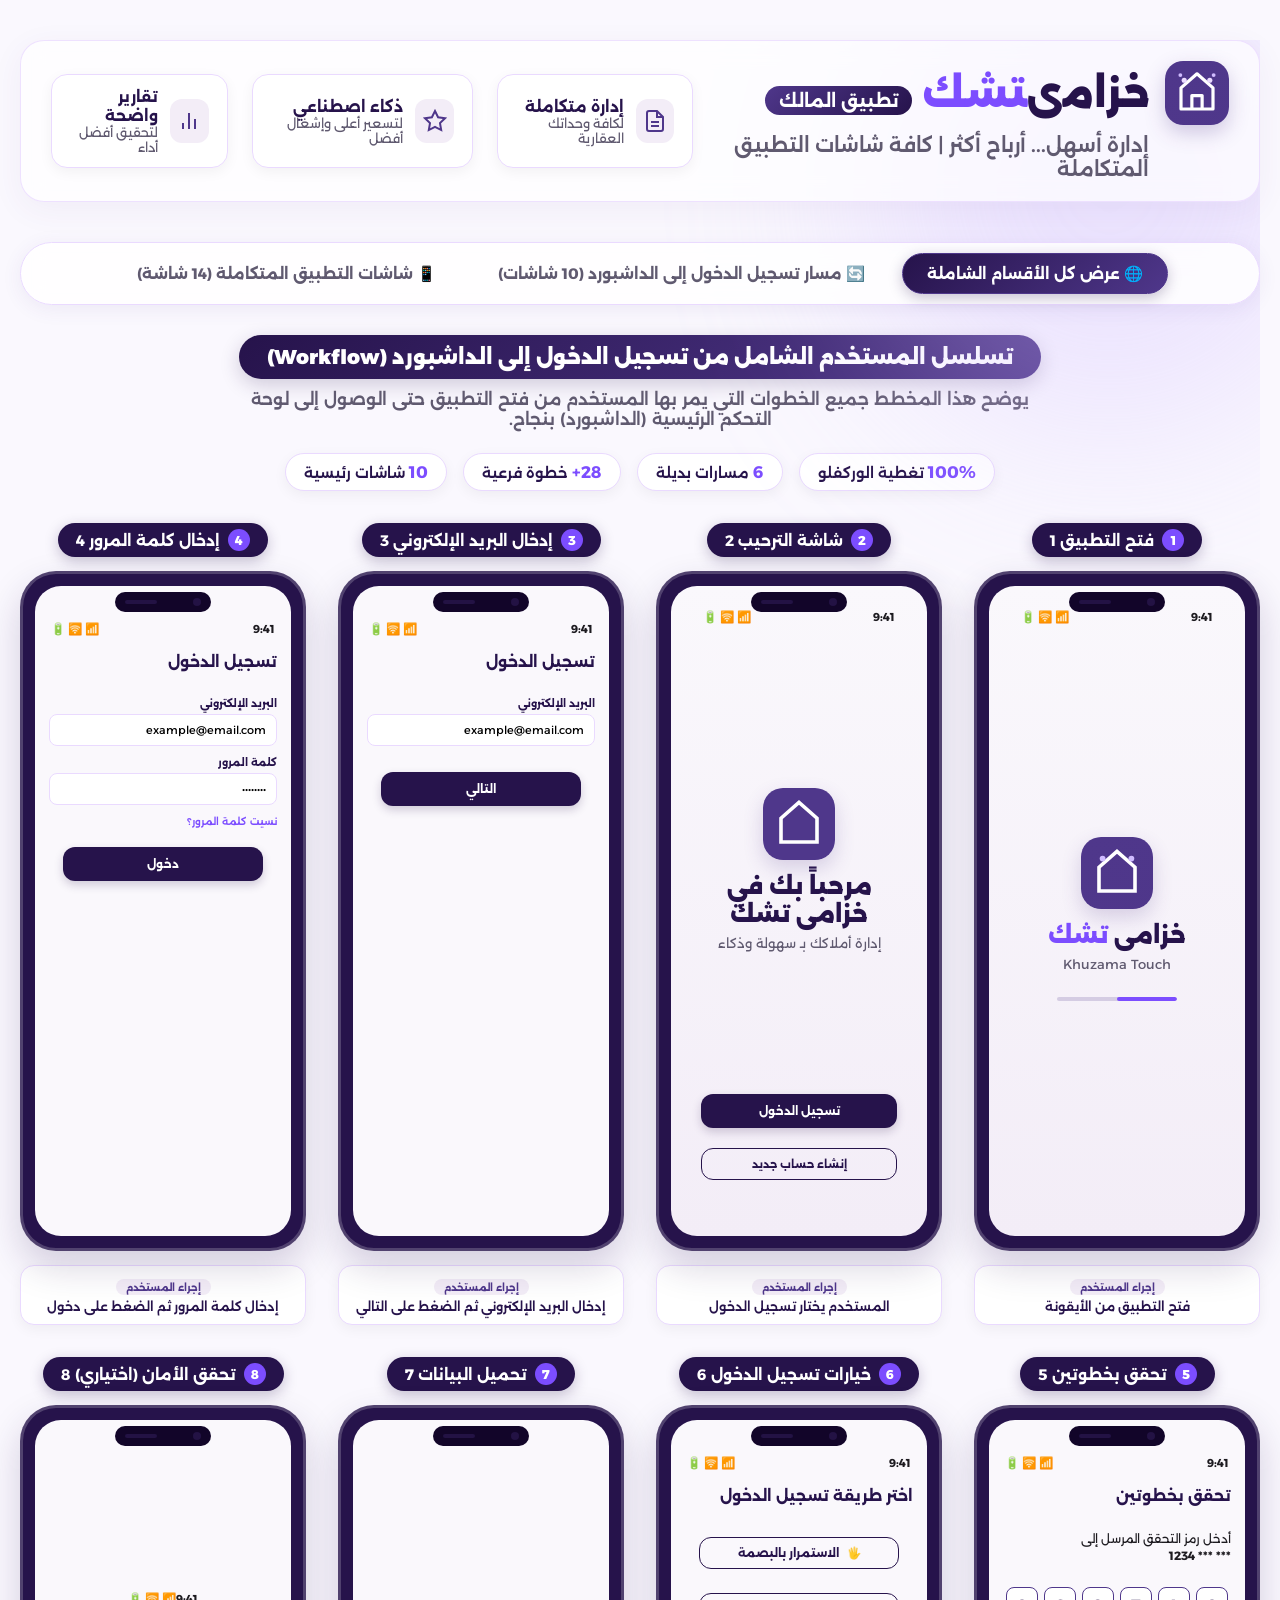
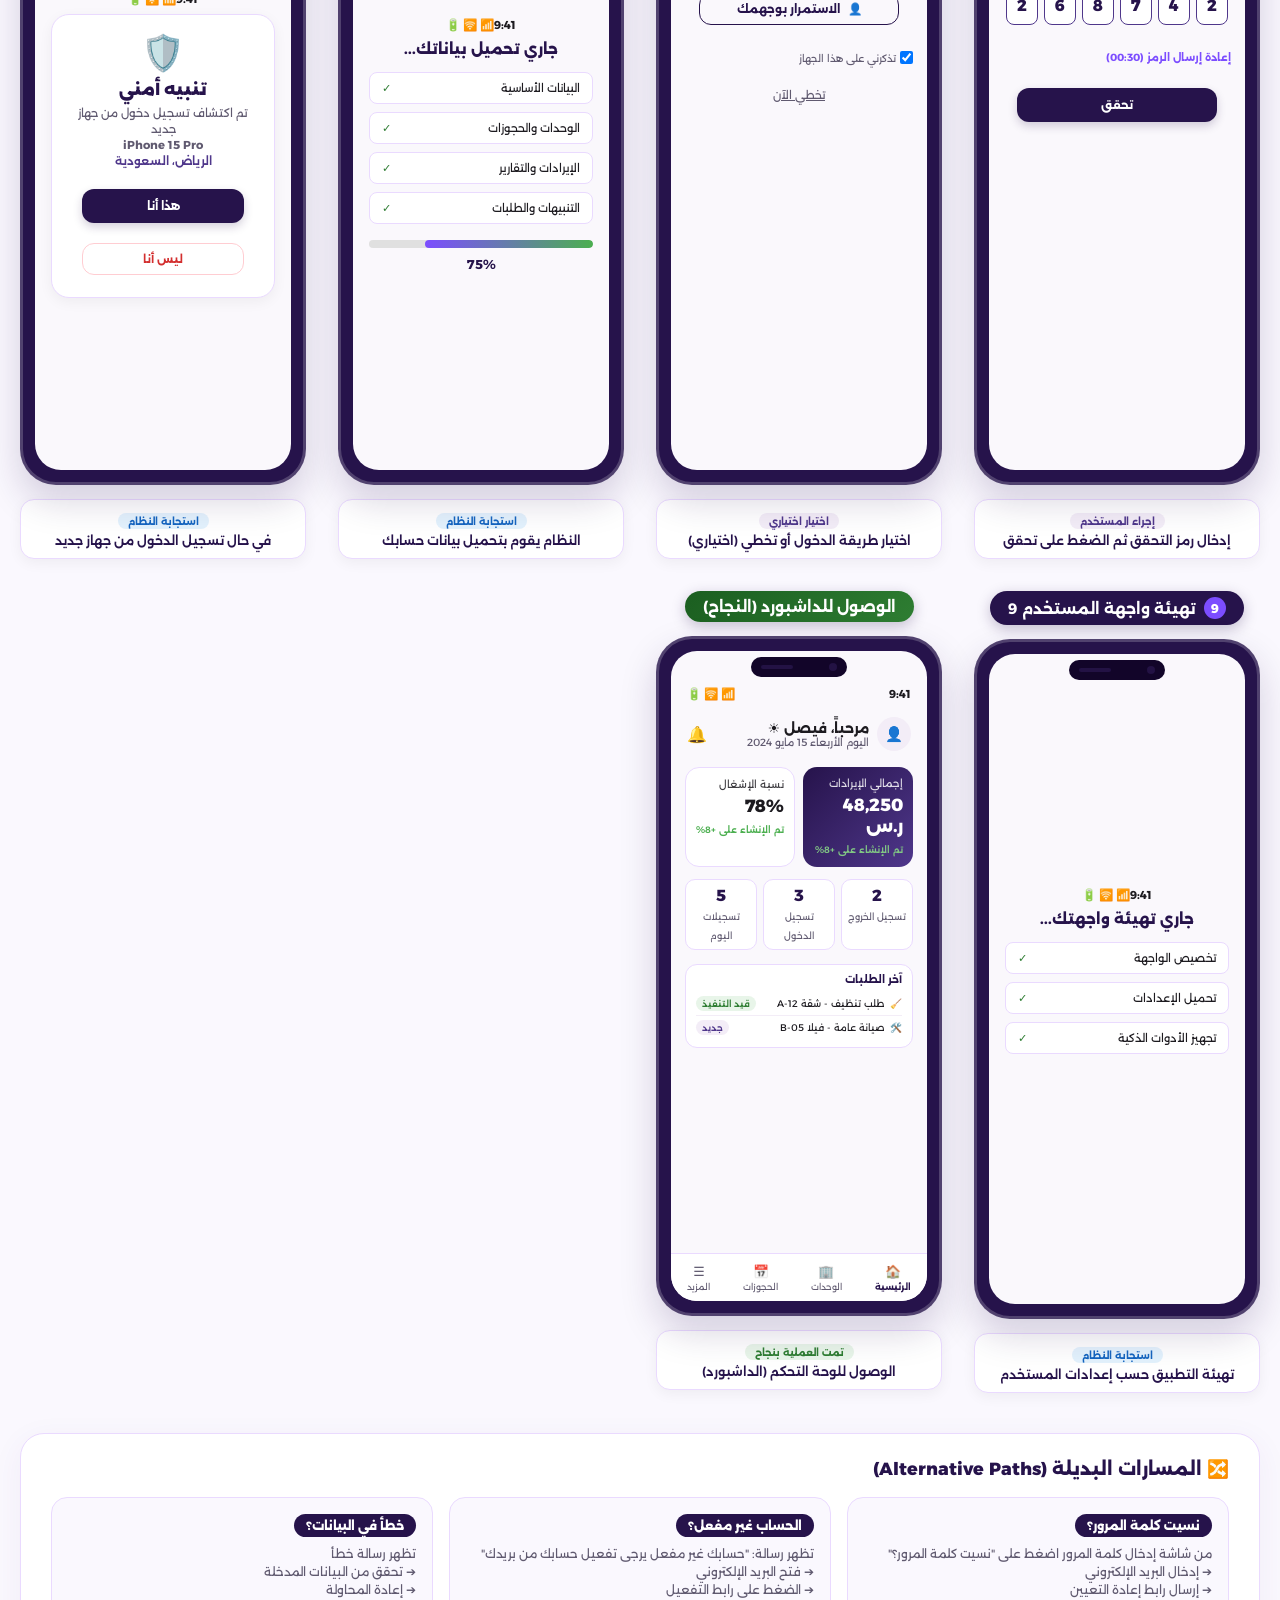
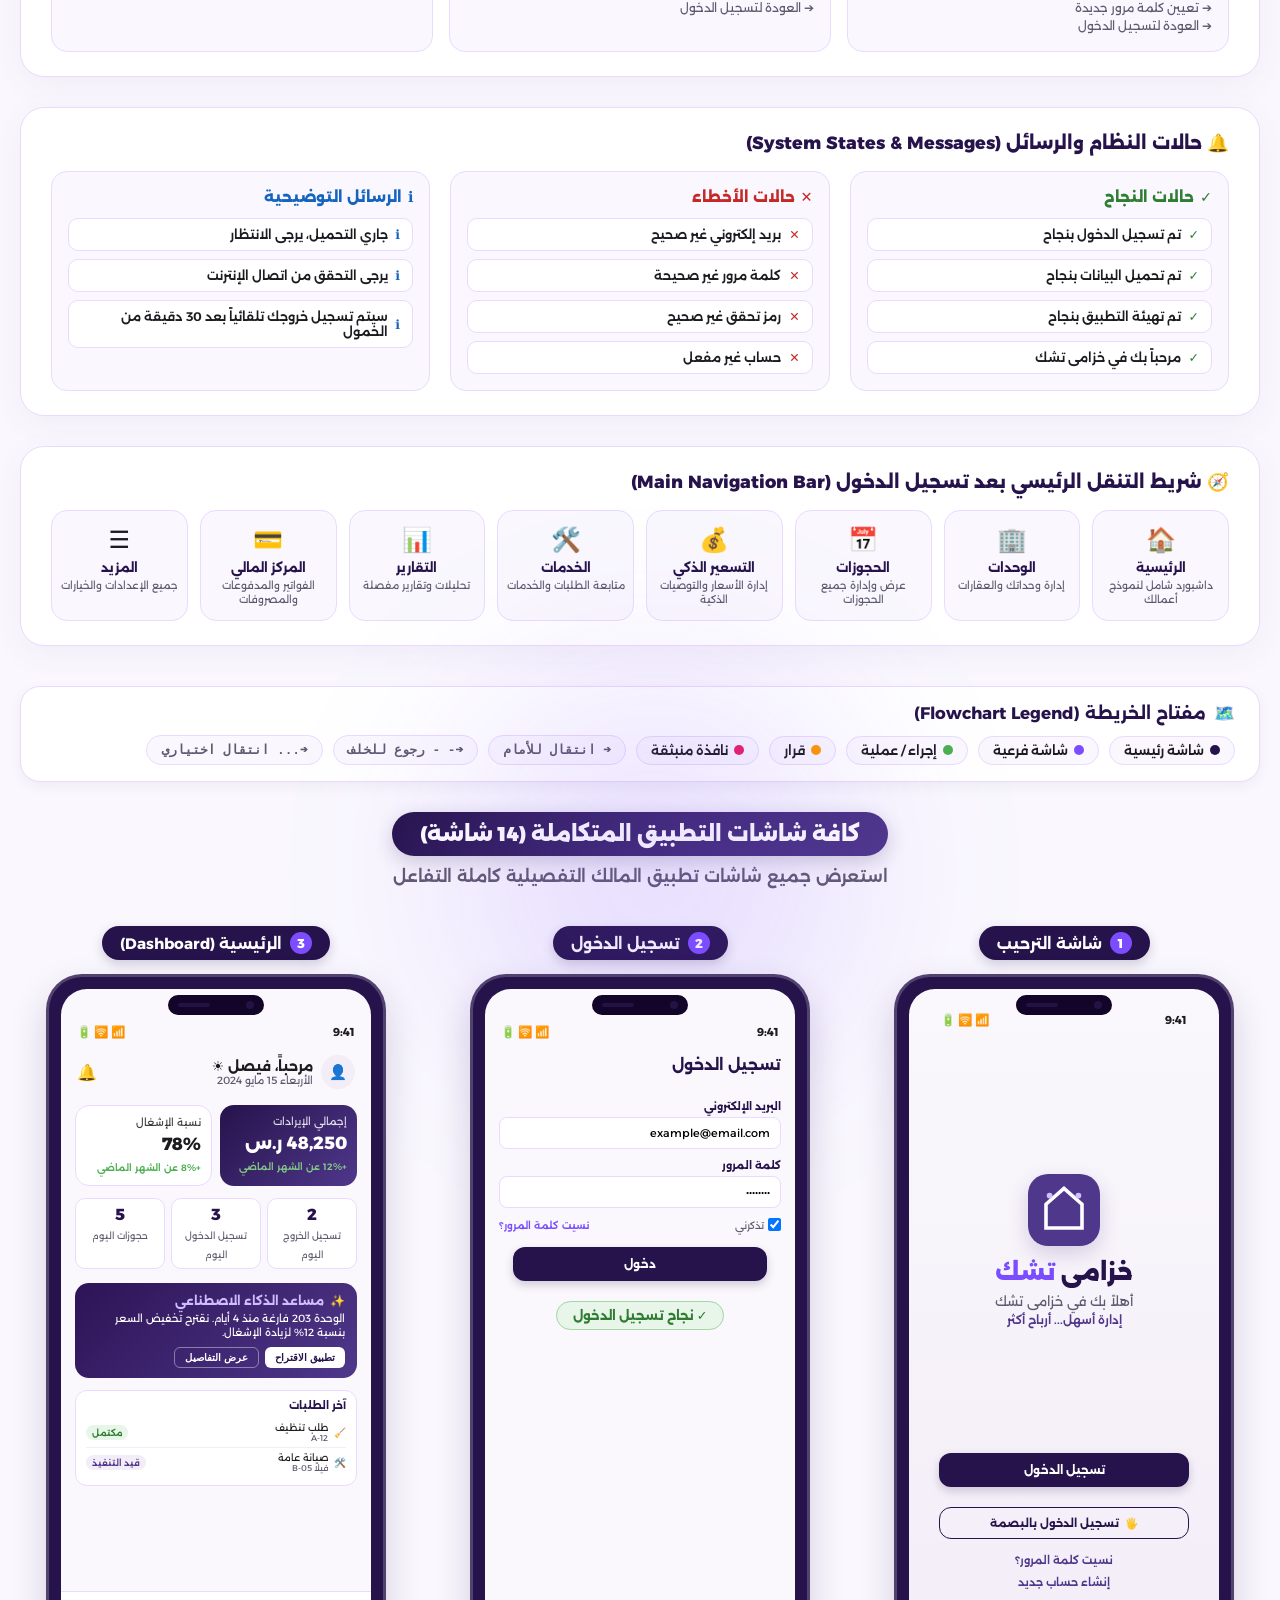
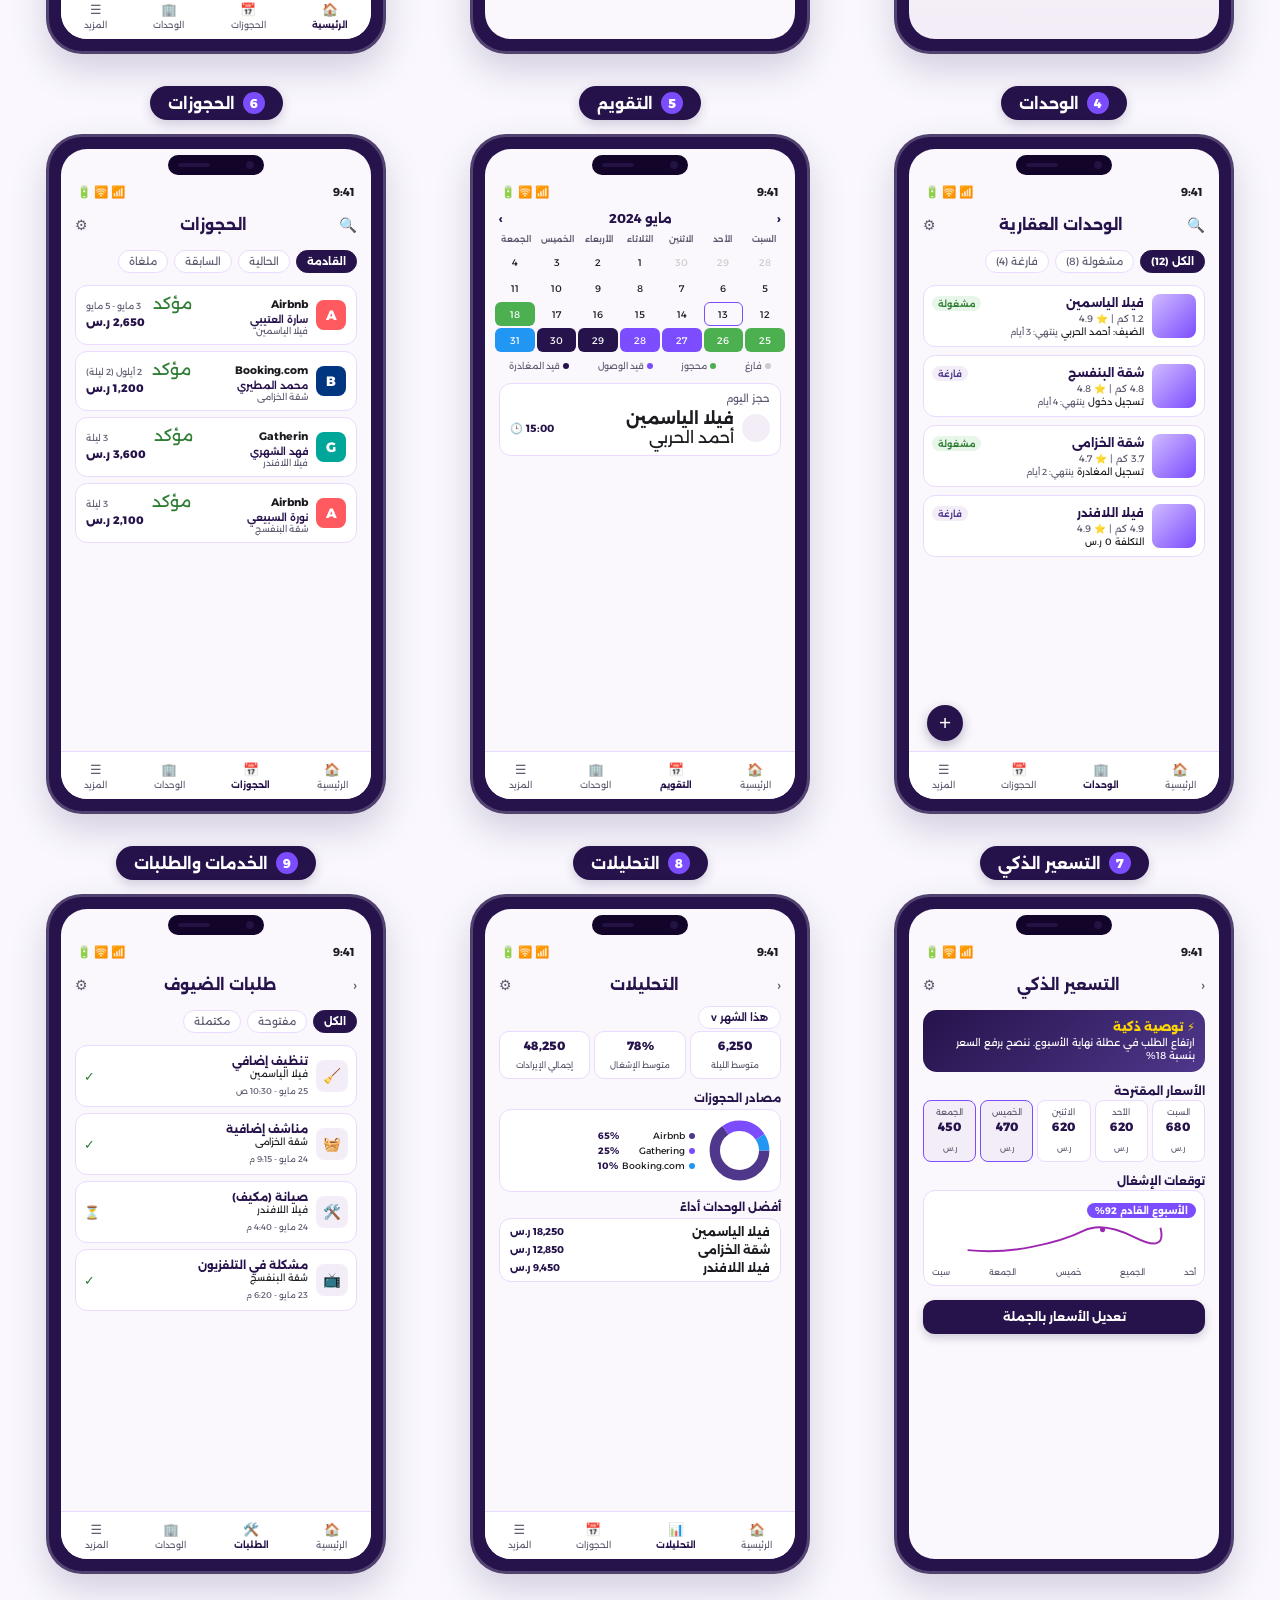
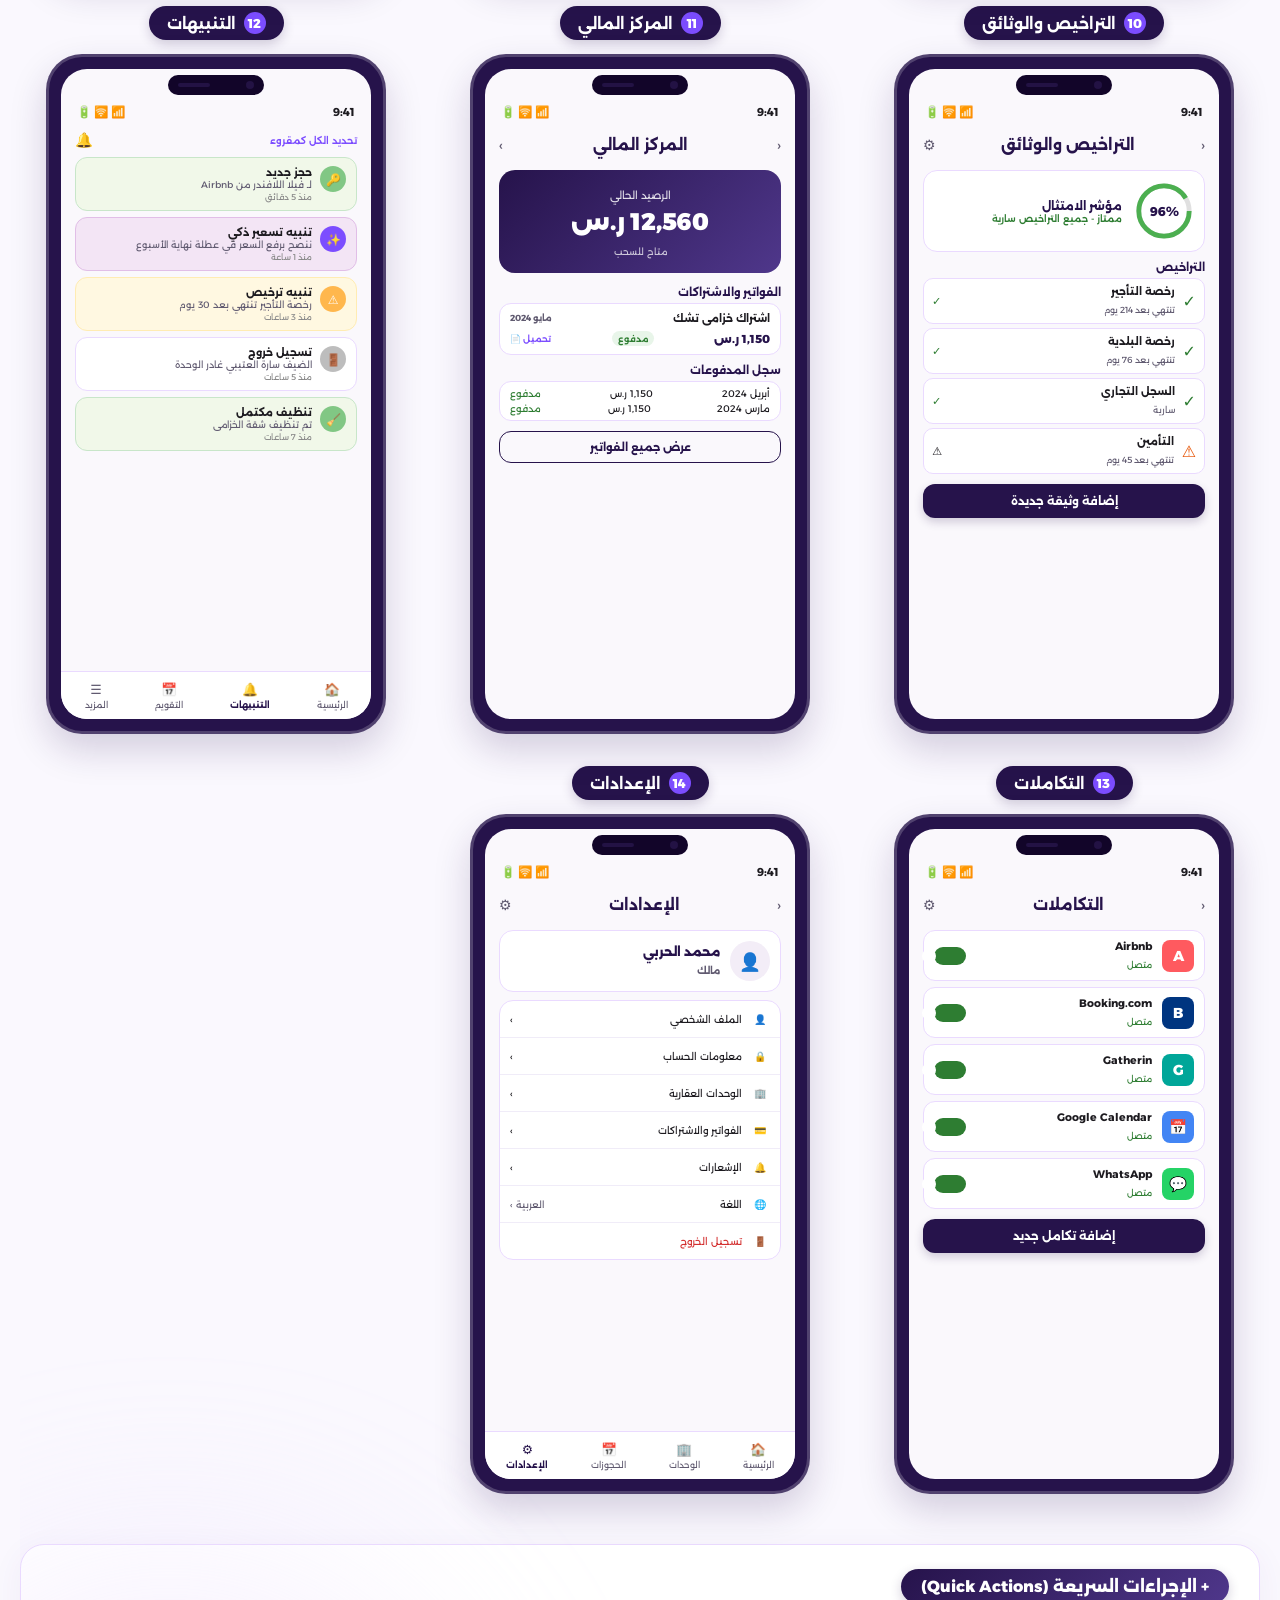
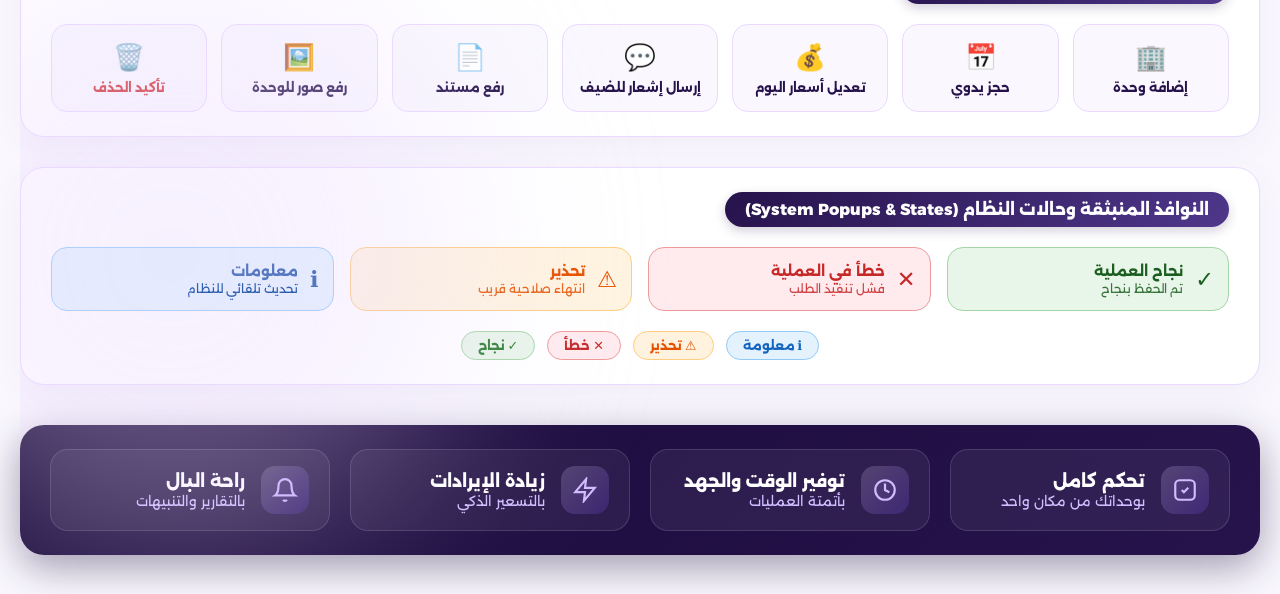
==== commit 5cb54c77: "02_login_to_dashboard_workflow" ====
--- a/index.html
+++ b/index.html
@@ -15,6 +15,9 @@
   <!-- Hidden Image File Uploader Input -->
   <input type="file" id="global-image-uploader" accept="image/*" style="display: none;">
 
+  <!-- Toast Notification System -->
+  <div id="toast-container" class="toast-container"></div>
+
   <div class="poster-wrapper">
     <!-- Subtle Background Flower Watermarks & Glow Orbs -->
     <div class="bg-decorations">
@@ -35,7 +38,7 @@
               <!-- House Icon -->
               <path d="M50 20 L25 42 V75 H75 V42 Z" stroke="white" stroke-width="5" stroke-linejoin="round" fill="none"/>
               <path d="M42 75 V54 H58 V75" stroke="white" stroke-width="5" stroke-linejoin="round" fill="none"/>
-              <!-- Lavender Flowers motif beside house -->
+              <!-- Lavender Flowers motif -->
               <circle cx="30" cy="30" r="4" fill="#EADAFF"/>
               <circle cx="70" cy="30" r="4" fill="#EADAFF"/>
               <circle cx="24" cy="22" r="3" fill="#D0BCFF"/>
@@ -53,7 +56,7 @@
             <span class="brand-subtitle">تطبيق المالك</span>
           </div>
         </div>
-        <p class="brand-slogan">إدارة أسهل... أرباح أكثر</p>
+        <p class="brand-slogan">إدارة أسهل... أرباح أكثر | كافة شاشات التطبيق المتكاملة</p>
       </div>
 
       <!-- Feature Badges Callout Column -->
@@ -101,12 +104,559 @@
       </div>
     </header>
 
-    <!-- 12 SCREENS GRID -->
+    <!-- VIEW MODE SWITCHER TABS -->
+    <nav class="view-mode-tabs-bar">
+      <button class="view-tab-btn active" onclick="switchViewMode('all')" data-view="all">🌐 عرض كل الأقسام الشاملة</button>
+      <button class="view-tab-btn" onclick="switchViewMode('workflow')" data-view="workflow">🔄 مسار تسجيل الدخول إلى الداشبورد (10 شاشات)</button>
+      <button class="view-tab-btn" onclick="switchViewMode('screens')" data-view="screens">📱 شاشات التطبيق المتكاملة (14 شاشة)</button>
+    </nav>
+
+    <!-- WORKFLOW FLOWCHART SECTION: Login to Dashboard Workflow (02_login_to_dashboard_workflow.jpeg) -->
+    <section id="workflow-section" class="poster-section-block">
+      <div class="section-title-banner">
+        <div class="banner-badge">تسلسل المستخدم الشامل من تسجيل الدخول إلى الداشبورد (Workflow)</div>
+        <p class="banner-desc">يوضح هذا المخطط جميع الخطوات التي يمر بها المستخدم من فتح التطبيق حتى الوصول إلى لوحة التحكم الرئيسية (الداشبورد) بنجاح.</p>
+      </div>
+
+      <!-- WORKFLOW STATS COUNTER BAR -->
+      <div class="workflow-stats-bar">
+        <div class="stat-pill"><span class="pill-num font-bold">100%</span> تغطية الوركفلو</div>
+        <div class="stat-pill"><span class="pill-num font-bold">6</span> مسارات بديلة</div>
+        <div class="stat-pill"><span class="pill-num font-bold">28+</span> خطوة فرعية</div>
+        <div class="stat-pill"><span class="pill-num font-bold">10</span> شاشات رئيسية</div>
+      </div>
+
+      <!-- WORKFLOW SCREENS GRID -->
+      <div class="workflow-screens-grid">
+
+        <!-- WORKFLOW STEP 1: فتح التطبيق -->
+        <div class="screen-card-container workflow-step-card" data-workflow-id="1" onclick="openWorkflowModal(1)">
+          <div class="screen-badge step-badge"><span class="badge-num">1</span> فتح التطبيق 1</div>
+          <div class="phone-frame">
+            <div class="phone-notch"><div class="camera"></div><div class="speaker"></div></div>
+            <div class="phone-screen welcome-bg flex-center">
+              <div class="status-bar">
+                <span class="time">9:41</span>
+                <div class="icons">📶 🛜 🔋</div>
+              </div>
+              <div class="welcome-hero center-splash">
+                <div class="welcome-logo uploadable-img" title="اضغط لرفع الشعار">
+                  <svg viewBox="0 0 100 100" fill="none">
+                    <rect width="100" height="100" rx="24" fill="url(#logo-grad-w1)"/>
+                    <path d="M50 20 L25 42 V75 H75 V42 Z" stroke="white" stroke-width="5" fill="none"/>
+                    <circle cx="30" cy="30" r="4" fill="#D0BCFF"/>
+                    <circle cx="70" cy="30" r="4" fill="#D0BCFF"/>
+                    <defs>
+                      <linearGradient id="logo-grad-w1" x1="0" y1="0" x2="100" y2="100">
+                        <stop offset="0%" stop-color="#4F378B"/>
+                        <stop offset="100%" stop-color="#26134B"/>
+                      </linearGradient>
+                    </defs>
+                  </svg>
+                </div>
+                <h2 class="welcome-brand">خزامى <span class="brand-accent">تشك</span></h2>
+                <p class="welcome-tagline">Khuzama Touch</p>
+                <div class="splash-loader-bar">
+                  <div class="loader-progress-fill"></div>
+                </div>
+              </div>
+            </div>
+          </div>
+          <div class="flow-step-caption">
+            <span class="action-tag">إجراء المستخدم</span>
+            <p>فتح التطبيق من الأيقونة</p>
+          </div>
+        </div>
+
+        <!-- WORKFLOW STEP 2: شاشة الترحيب -->
+        <div class="screen-card-container workflow-step-card" data-workflow-id="2" onclick="openWorkflowModal(2)">
+          <div class="screen-badge step-badge"><span class="badge-num">2</span> شاشة الترحيب 2</div>
+          <div class="phone-frame">
+            <div class="phone-notch"><div class="camera"></div><div class="speaker"></div></div>
+            <div class="phone-screen welcome-bg">
+              <div class="status-bar">
+                <span class="time">9:41</span>
+                <div class="icons">📶 🛜 🔋</div>
+              </div>
+              <div class="welcome-hero">
+                <div class="welcome-logo uploadable-img" title="اضغط لرفع الشعار">
+                  <svg viewBox="0 0 100 100" fill="none">
+                    <rect width="100" height="100" rx="24" fill="#4F378B"/>
+                    <path d="M50 20 L25 42 V75 H75 V42 Z" stroke="white" stroke-width="5" fill="none"/>
+                  </svg>
+                </div>
+                <h2 class="welcome-brand">مرحباً بك في<br>خزامى تشك</h2>
+                <p class="welcome-tagline">إدارة أملاكك بـ سهولة وذكاء</p>
+              </div>
+              <div class="welcome-actions">
+                <button class="primary-action-btn" onclick="openWorkflowModal(3)">تسجيل الدخول</button>
+                <button class="outline-action-btn" onclick="triggerToast('جاري فتح شاشة إنشاء حساب جديد...', 'info')">إنشاء حساب جديد</button>
+              </div>
+            </div>
+          </div>
+          <div class="flow-step-caption">
+            <span class="action-tag">إجراء المستخدم</span>
+            <p>المستخدم يختار تسجيل الدخول</p>
+          </div>
+        </div>
+
+        <!-- WORKFLOW STEP 3: إدخال البريد الإلكتروني -->
+        <div class="screen-card-container workflow-step-card" data-workflow-id="3" onclick="openWorkflowModal(3)">
+          <div class="screen-badge step-badge"><span class="badge-num">3</span> إدخال البريد الإلكتروني 3</div>
+          <div class="phone-frame">
+            <div class="phone-notch"><div class="camera"></div><div class="speaker"></div></div>
+            <div class="phone-screen">
+              <div class="status-bar">
+                <span class="time">9:41</span>
+                <div class="icons">📶 🛜 🔋</div>
+              </div>
+              <div class="screen-nav-header center">
+                <h2 class="nav-title">تسجيل الدخول</h2>
+              </div>
+              <div class="login-form-box">
+                <div class="form-group">
+                  <label class="form-label">البريد الإلكتروني</label>
+                  <input type="email" class="form-input" value="example@email.com" placeholder="example@email.com">
+                </div>
+                <button class="primary-action-btn" onclick="openWorkflowModal(4)" style="margin-top: 16px;">التالي</button>
+              </div>
+            </div>
+          </div>
+          <div class="flow-step-caption">
+            <span class="action-tag">إجراء المستخدم</span>
+            <p>إدخال البريد الإلكتروني ثم الضغط على التالي</p>
+          </div>
+        </div>
+
+        <!-- WORKFLOW STEP 4: إدخال كلمة المرور -->
+        <div class="screen-card-container workflow-step-card" data-workflow-id="4" onclick="openWorkflowModal(4)">
+          <div class="screen-badge step-badge"><span class="badge-num">4</span> إدخال كلمة المرور 4</div>
+          <div class="phone-frame">
+            <div class="phone-notch"><div class="camera"></div><div class="speaker"></div></div>
+            <div class="phone-screen">
+              <div class="status-bar">
+                <span class="time">9:41</span>
+                <div class="icons">📶 🛜 🔋</div>
+              </div>
+              <div class="screen-nav-header center">
+                <h2 class="nav-title">تسجيل الدخول</h2>
+              </div>
+              <div class="login-form-box">
+                <div class="form-group">
+                  <label class="form-label">البريد الإلكتروني</label>
+                  <input type="email" class="form-input" value="example@email.com" readonly>
+                </div>
+                <div class="form-group">
+                  <label class="form-label">كلمة المرور</label>
+                  <input type="password" class="form-input" value="••••••••" placeholder="كلمة المرور">
+                </div>
+                <div class="form-row-between">
+                  <a href="javascript:void(0)" class="forgot-link-sm" onclick="openForgotPasswordModal(event)">نسيت كلمة المرور؟</a>
+                </div>
+                <button class="primary-action-btn" onclick="openWorkflowModal(5)" style="margin-top: 10px;">دخول</button>
+              </div>
+            </div>
+          </div>
+          <div class="flow-step-caption">
+            <span class="action-tag">إجراء المستخدم</span>
+            <p>إدخال كلمة المرور ثم الضغط على دخول</p>
+          </div>
+        </div>
+
+        <!-- WORKFLOW STEP 5: تحقق بخطوتين -->
+        <div class="screen-card-container workflow-step-card" data-workflow-id="5" onclick="openWorkflowModal(5)">
+          <div class="screen-badge step-badge"><span class="badge-num">5</span> تحقق بخطوتين 5</div>
+          <div class="phone-frame">
+            <div class="phone-notch"><div class="camera"></div><div class="speaker"></div></div>
+            <div class="phone-screen">
+              <div class="status-bar">
+                <span class="time">9:41</span>
+                <div class="icons">📶 🛜 🔋</div>
+              </div>
+              <div class="screen-nav-header center">
+                <h2 class="nav-title">تحقق بخطوتين</h2>
+              </div>
+              <div class="login-form-box text-center">
+                <p class="otp-instruction">أدخل رمز التحقق المرسل إلى<br><strong>*** *** 1234</strong></p>
+                <div class="otp-boxes-row">
+                  <span class="otp-box">2</span>
+                  <span class="otp-box">4</span>
+                  <span class="otp-box">7</span>
+                  <span class="otp-box">8</span>
+                  <span class="otp-box">6</span>
+                  <span class="otp-box">2</span>
+                </div>
+                <span class="resend-timer-link" onclick="triggerToast('تم إعادة إرسال رمز التحقق بنجاح! 💬', 'info')">إعادة إرسال الرمز (00:30)</span>
+                <button class="primary-action-btn" onclick="openWorkflowModal(6)" style="margin-top: 14px;">تحقق</button>
+              </div>
+            </div>
+          </div>
+          <div class="flow-step-caption">
+            <span class="action-tag">إجراء المستخدم</span>
+            <p>إدخال رمز التحقق ثم الضغط على تحقق</p>
+          </div>
+        </div>
+
+        <!-- WORKFLOW STEP 6: خيارات تسجيل الدخول -->
+        <div class="screen-card-container workflow-step-card" data-workflow-id="6" onclick="openWorkflowModal(6)">
+          <div class="screen-badge step-badge"><span class="badge-num">6</span> خيارات تسجيل الدخول 6</div>
+          <div class="phone-frame">
+            <div class="phone-notch"><div class="camera"></div><div class="speaker"></div></div>
+            <div class="phone-screen">
+              <div class="status-bar">
+                <span class="time">9:41</span>
+                <div class="icons">📶 🛜 🔋</div>
+              </div>
+              <div class="screen-nav-header center">
+                <h2 class="nav-title">اختر طريقة تسجيل الدخول</h2>
+              </div>
+              <div class="login-form-box">
+                <button class="outline-action-btn biometric-option-btn" onclick="openWorkflowModal(7)">
+                  <span class="uploadable-icon">🖐️</span> الاستمرار بالبصمة
+                </button>
+                <button class="outline-action-btn biometric-option-btn" onclick="openWorkflowModal(7)">
+                  <span class="uploadable-icon">👤</span> الاستمرار بوجهمك
+                </button>
+                <div class="form-row-between center-row" style="margin: 8px 0;">
+                  <label class="checkbox-lbl"><input type="checkbox" checked> تذكرني على هذا الجهاز</label>
+                </div>
+                <button class="skip-text-btn" onclick="openWorkflowModal(7)">تخطي الآن</button>
+              </div>
+            </div>
+          </div>
+          <div class="flow-step-caption">
+            <span class="action-tag">اختيار اختياري</span>
+            <p>اختيار طريقة الدخول أو تخطي (اختياري)</p>
+          </div>
+        </div>
+
+        <!-- WORKFLOW STEP 7: تحميل البيانات -->
+        <div class="screen-card-container workflow-step-card" data-workflow-id="7" onclick="openWorkflowModal(7)">
+          <div class="screen-badge step-badge"><span class="badge-num">7</span> تحميل البيانات 7</div>
+          <div class="phone-frame">
+            <div class="phone-notch"><div class="camera"></div><div class="speaker"></div></div>
+            <div class="phone-screen flex-center-content">
+              <div class="status-bar">
+                <span class="time">9:41</span>
+                <div class="icons">📶 🛜 🔋</div>
+              </div>
+              <div class="loading-state-box">
+                <h3 class="loading-title">جاري تحميل بياناتك...</h3>
+                <ul class="loading-checklist">
+                  <li class="done">البيانات الأساسية <span class="check font-green">✓</span></li>
+                  <li class="done">الوحدات والحجوزات <span class="check font-green">✓</span></li>
+                  <li class="done">الإيرادات والتقارير <span class="check font-green">✓</span></li>
+                  <li class="done">التنبيهات والطلبات <span class="check font-green">✓</span></li>
+                </ul>
+                <div class="progress-bar-wrap">
+                  <div class="progress-bar-fill" style="width: 75%;"></div>
+                </div>
+                <span class="progress-pct font-bold">75%</span>
+              </div>
+            </div>
+          </div>
+          <div class="flow-step-caption">
+            <span class="system-tag">استجابة النظام</span>
+            <p>النظام يقوم بتحميل بيانات حسابك</p>
+          </div>
+        </div>
+
+        <!-- WORKFLOW STEP 8: تحقق الأمان (اختياري) -->
+        <div class="screen-card-container workflow-step-card" data-workflow-id="8" onclick="openWorkflowModal(8)">
+          <div class="screen-badge step-badge"><span class="badge-num">8</span> تحقق الأمان (اختياري) 8</div>
+          <div class="phone-frame">
+            <div class="phone-notch"><div class="camera"></div><div class="speaker"></div></div>
+            <div class="phone-screen flex-center-content">
+              <div class="status-bar">
+                <span class="time">9:41</span>
+                <div class="icons">📶 🛜 🔋</div>
+              </div>
+              <div class="sec-alert-box">
+                <div class="sec-alert-icon uploadable-icon">🛡️</div>
+                <h3 class="sec-alert-title">تنبيه أمني</h3>
+                <p class="sec-alert-desc">تم اكتشاف تسجيل دخول من جهاز جديد<br><strong>iPhone 15 Pro</strong><br><span class="muted-sm">الرياض، السعودية</span></p>
+                <div class="sec-btn-row">
+                  <button class="primary-action-btn" onclick="openWorkflowModal(9)">هذا أنا</button>
+                  <button class="outline-action-btn danger-text" onclick="triggerToast('تم حظر الجلسة وتأمين حسابك!', 'error')">ليس أنا</button>
+                </div>
+              </div>
+            </div>
+          </div>
+          <div class="flow-step-caption">
+            <span class="system-tag">استجابة النظام</span>
+            <p>في حال تسجيل الدخول من جهاز جديد</p>
+          </div>
+        </div>
+
+        <!-- WORKFLOW STEP 9: تهيئة واجهة المستخدم -->
+        <div class="screen-card-container workflow-step-card" data-workflow-id="9" onclick="openWorkflowModal(9)">
+          <div class="screen-badge step-badge"><span class="badge-num">9</span> تهيئة واجهة المستخدم 9</div>
+          <div class="phone-frame">
+            <div class="phone-notch"><div class="camera"></div><div class="speaker"></div></div>
+            <div class="phone-screen flex-center-content">
+              <div class="status-bar">
+                <span class="time">9:41</span>
+                <div class="icons">📶 🛜 🔋</div>
+              </div>
+              <div class="loading-state-box">
+                <h3 class="loading-title">جاري تهيئة واجهتك...</h3>
+                <ul class="loading-checklist">
+                  <li class="done">تخصيص الواجهة <span class="check font-green">✓</span></li>
+                  <li class="done">تحميل الإعدادات <span class="check font-green">✓</span></li>
+                  <li class="done">تجهيز الأدوات الذكية <span class="check font-green">✓</span></li>
+                </ul>
+              </div>
+            </div>
+          </div>
+          <div class="flow-step-caption">
+            <span class="system-tag">استجابة النظام</span>
+            <p>تهيئة التطبيق حسب إعدادات المستخدم</p>
+          </div>
+        </div>
+
+        <!-- WORKFLOW STEP 10: الوصول للداشبورد -->
+        <div class="screen-card-container workflow-step-card" data-workflow-id="10" onclick="openWorkflowModal(10)">
+          <div class="screen-badge step-badge success-badge">الوصول للداشبورد (النجاح)</div>
+          <div class="phone-frame">
+            <div class="phone-notch"><div class="camera"></div><div class="speaker"></div></div>
+            <div class="phone-screen">
+              <div class="status-bar">
+                <span class="time">9:41</span>
+                <div class="icons">📶 🛜 🔋</div>
+              </div>
+              <div class="app-header">
+                <div class="user-greeting">
+                  <span class="avatar-sm uploadable-icon">👤</span>
+                  <div>
+                    <span class="sub-greeing">مرحباً، فيصل ☀️</span>
+                    <span class="date-tag">اليوم الأربعاء 15 مايو 2024</span>
+                  </div>
+                </div>
+                <div class="header-action-icon uploadable-icon">🔔</div>
+              </div>
+              <div class="stats-row">
+                <div class="stat-box primary">
+                  <span class="stat-label">إجمالي الإيرادات</span>
+                  <div class="stat-val">48,250 <span class="cur">ر.س</span></div>
+                  <span class="stat-change pos">تم الإنشاء على +8%</span>
+                </div>
+                <div class="stat-box">
+                  <span class="stat-label">نسبة الإشغال</span>
+                  <div class="stat-val">78%</div>
+                  <span class="stat-change pos">تم الإنشاء على +8%</span>
+                </div>
+              </div>
+              <div class="quick-counters-bar">
+                <div class="counter-item"><span class="num">2</span><span class="lbl">تسجيل الخروج</span></div>
+                <div class="counter-item"><span class="num">3</span><span class="lbl">تسجيل الدخول</span></div>
+                <div class="counter-item"><span class="num">5</span><span class="lbl">تسجيلات اليوم</span></div>
+              </div>
+              <div class="recent-req-widget">
+                <div class="sec-mini-head">آخر الطلبات</div>
+                <div class="mini-req-item">
+                  <span class="icon uploadable-icon">🧹</span>
+                  <div class="m-info"><span>طلب تنظيف - شقة A-12</span></div>
+                  <span class="status-chip occupied">قيد التنفيذ</span>
+                </div>
+                <div class="mini-req-item">
+                  <span class="icon uploadable-icon">🛠️</span>
+                  <div class="m-info"><span>صيانة عامة - فيلا B-05</span></div>
+                  <span class="status-chip vacant">جديد</span>
+                </div>
+              </div>
+              <div class="bottom-nav">
+                <div class="nav-item active"><span class="uploadable-icon">🏠</span><span>الرئيسية</span></div>
+                <div class="nav-item"><span class="uploadable-icon">🏢</span><span>الوحدات</span></div>
+                <div class="nav-item"><span class="uploadable-icon">📅</span><span>الحجوزات</span></div>
+                <div class="nav-item"><span class="uploadable-icon">☰</span><span>المزيد</span></div>
+              </div>
+            </div>
+          </div>
+          <div class="flow-step-caption success-caption">
+            <span class="system-tag success">تمت العملية بنجاح</span>
+            <p>الوصول للوحة التحكم (الداشبورد)</p>
+          </div>
+        </div>
+
+      </div>
+
+      <!-- ALTERNATIVE PATHS (مسارات بديلة) -->
+      <div class="alt-paths-card">
+        <h3 class="alt-paths-title">🔀 المسارات البديلة (Alternative Paths)</h3>
+        <div class="alt-paths-grid">
+          <div class="alt-path-item" onclick="openForgotPasswordModal(event)">
+            <span class="alt-path-badge">نسيت كلمة المرور؟</span>
+            <p>من شاشة إدخال كلمة المرور اضغط على "نسيت كلمة المرور؟"<br>➔ إدخال البريد الإلكتروني<br>➔ إرسال رابط إعادة التعيين<br>➔ تعيين كلمة مرور جديدة<br>➔ العودة لتسجيل الدخول</p>
+          </div>
+
+          <div class="alt-path-item" onclick="triggerToast('تنبيه: حسابك غير مفعل! يرجى مراجعة بريدك للتفعيل 📩', 'warning')">
+            <span class="alt-path-badge">الحساب غير مفعل؟</span>
+            <p>تظهر رسالة: "حسابك غير مفعل يرجى تفعيل حسابك من بريدك"<br>➔ فتح البريد الإلكتروني<br>➔ الضغط على رابط التفعيل<br>➔ العودة لتسجيل الدخول</p>
+          </div>
+
+          <div class="alt-path-item" onclick="triggerToast('خطأ: كلمة المرور أو البريد غير صحيح ✕', 'error')">
+            <span class="alt-path-badge">خطأ في البيانات؟</span>
+            <p>تظهر رسالة خطأ<br>➔ تحقق من البيانات المدخلة<br>➔ إعادة المحاولة</p>
+          </div>
+        </div>
+      </div>
+
+      <!-- SYSTEM STATES & MESSAGES (حالات النظام والرسائل) -->
+      <div class="system-states-card">
+        <h3 class="sys-states-title">🔔 حالات النظام والرسائل (System States & Messages)</h3>
+        <div class="sys-states-columns">
+
+          <!-- Success States -->
+          <div class="sys-state-col success-col">
+            <h4 class="col-head font-green"><span class="head-ico">✓</span> حالات النجاح</h4>
+            <ul class="state-list">
+              <li onclick="triggerToast('تم تسجيل الدخول بنجاح! ✓', 'success')"><span class="icon font-green">✓</span> تم تسجيل الدخول بنجاح</li>
+              <li onclick="triggerToast('تم تحميل البيانات بنجاح! ✓', 'success')"><span class="icon font-green">✓</span> تم تحميل البيانات بنجاح</li>
+              <li onclick="triggerToast('تم تهيئة التطبيق بنجاح! ✓', 'success')"><span class="icon font-green">✓</span> تم تهيئة التطبيق بنجاح</li>
+              <li onclick="triggerToast('مرحباً بك في خزامى تشك! ✓', 'success')"><span class="icon font-green">✓</span> مرحباً بك في خزامى تشك</li>
+            </ul>
+          </div>
+
+          <!-- Error States -->
+          <div class="sys-state-col error-col">
+            <h4 class="col-head font-red"><span class="head-ico">✕</span> حالات الأخطاء</h4>
+            <ul class="state-list">
+              <li onclick="triggerToast('خطأ: بريد إلكتروني غير صحيح ✕', 'error')"><span class="icon font-red">✕</span> بريد إلكتروني غير صحيح</li>
+              <li onclick="triggerToast('خطأ: كلمة مرور غير صحيحة ✕', 'error')"><span class="icon font-red">✕</span> كلمة مرور غير صحيحة</li>
+              <li onclick="triggerToast('خطأ: رمز تحقق غير صحيح ✕', 'error')"><span class="icon font-red">✕</span> رمز تحقق غير صحيح</li>
+              <li onclick="triggerToast('تحذير: حساب غير مفعل ✕', 'warning')"><span class="icon font-red">✕</span> حساب غير مفعل</li>
+            </ul>
+          </div>
+
+          <!-- Info Messages -->
+          <div class="sys-state-col info-col">
+            <h4 class="col-head font-blue"><span class="head-ico">ℹ️</span> الرسائل التوضيحية</h4>
+            <ul class="state-list">
+              <li onclick="triggerToast('جاري التحميل، يرجى الانتظار ℹ️', 'info')"><span class="icon font-blue">ℹ️</span> جاري التحميل، يرجى الانتظار</li>
+              <li onclick="triggerToast('يرجى التحقق من اتصال الإنترنت ℹ️', 'info')"><span class="icon font-blue">ℹ️</span> يرجى التحقق من اتصال الإنترنت</li>
+              <li onclick="triggerToast('سيتم تسجيل خروجك تلقائياً بعد 30 دقيقة من الخمول ℹ️', 'warning')"><span class="icon font-blue">ℹ️</span> سيتم تسجيل خروجك تلقائياً بعد 30 دقيقة من الخمول</li>
+            </ul>
+          </div>
+
+        </div>
+      </div>
+
+      <!-- POST-LOGIN MAIN NAVIGATION BAR OVERVIEW -->
+      <div class="post-login-nav-widget">
+        <h3 class="nav-widget-title">🧭 شريط التنقل الرئيسي بعد تسجيل الدخول (Main Navigation Bar)</h3>
+        <div class="nav-items-grid">
+          <div class="nav-target-card" onclick="openScreenModal(3)">
+            <span class="nav-ico uploadable-icon">🏠</span>
+            <h4>الرئيسية</h4>
+            <p>داشبورد شامل لنموذج أعمالك</p>
+          </div>
+          <div class="nav-target-card" onclick="openScreenModal(4)">
+            <span class="nav-ico uploadable-icon">🏢</span>
+            <h4>الوحدات</h4>
+            <p>إدارة وحداتك والعقارات</p>
+          </div>
+          <div class="nav-target-card" onclick="openScreenModal(6)">
+            <span class="nav-ico uploadable-icon">📅</span>
+            <h4>الحجوزات</h4>
+            <p>عرض وإدارة جميع الحجوزات</p>
+          </div>
+          <div class="nav-target-card" onclick="openScreenModal(7)">
+            <span class="nav-ico uploadable-icon">💰</span>
+            <h4>التسعير الذكي</h4>
+            <p>إدارة الأسعار والتوصيات الذكية</p>
+          </div>
+          <div class="nav-target-card" onclick="openScreenModal(9)">
+            <span class="nav-ico uploadable-icon">🛠️</span>
+            <h4>الخدمات</h4>
+            <p>متابعة الطلبات والخدمات</p>
+          </div>
+          <div class="nav-target-card" onclick="openScreenModal(8)">
+            <span class="nav-ico uploadable-icon">📊</span>
+            <h4>التقارير</h4>
+            <p>تحليلات وتقارير مفصلة</p>
+          </div>
+          <div class="nav-target-card" onclick="openScreenModal(11)">
+            <span class="nav-ico uploadable-icon">💳</span>
+            <h4>المركز المالي</h4>
+            <p>الفواتير والمدفوعات والمصروفات</p>
+          </div>
+          <div class="nav-target-card" onclick="openMoreMenuModal(event)">
+            <span class="nav-ico uploadable-icon">☰</span>
+            <h4>المزيد</h4>
+            <p>جميع الإعدادات والخيارات</p>
+          </div>
+        </div>
+      </div>
+    </section>
+
+    <!-- MAP KEY LEGEND BAR (مفتاح الخريطة) -->
+    <section class="map-legend-bar">
+      <div class="legend-header">
+        <span class="map-icon">🗺️</span>
+        <span class="legend-title font-bold">مفتاح الخريطة (Flowchart Legend)</span>
+      </div>
+      <div class="legend-items-wrap">
+        <span class="m-chip legend-main"><i class="dot-color main"></i> شاشة رئيسية</span>
+        <span class="m-chip legend-sub"><i class="dot-color sub"></i> شاشة فرعية</span>
+        <span class="m-chip legend-action"><i class="dot-color action"></i> إجراء / عملية</span>
+        <span class="m-chip legend-decision"><i class="dot-color decision"></i> قرار</span>
+        <span class="m-chip legend-popup"><i class="dot-color popup"></i> نافذة منبثقة</span>
+        <span class="m-chip legend-arrow">➔ انتقال للأمام</span>
+        <span class="m-chip legend-arrow">➔- - رجوع للخلف</span>
+        <span class="m-chip legend-arrow">➔... انتقال اختياري</span>
+      </div>
+    </section>
+
+    <!-- 14 SCREENS GRID TITLE BANNER -->
+    <div id="all-screens-section" class="poster-section-block">
+      <div class="section-title-banner">
+        <div class="banner-badge">كافة شاشات التطبيق المتكاملة (14 شاشة)</div>
+        <p class="banner-desc">استعرض جميع شاشات تطبيق المالك التفصيلية كاملة التفاعل</p>
+      </div>
+    </div>
+
+    <!-- 14 SCREENS GRID -->
     <main class="screens-grid">
 
-      <!-- SCREEN 1: الرئيسية -->
+      <!-- SCREEN 1: شاشة الترحيب -->
       <div class="screen-card-container" data-screen-id="1" onclick="openScreenModal(1)">
-        <div class="screen-badge"><span class="badge-num">1</span> الرئيسية</div>
+        <div class="screen-badge"><span class="badge-num">1</span> شاشة الترحيب</div>
+        <div class="phone-frame">
+          <div class="phone-notch"><div class="camera"></div><div class="speaker"></div></div>
+          <div class="phone-screen welcome-bg">
+            <div class="status-bar">
+              <span class="time">9:41</span>
+              <div class="icons">📶 🛜 🔋</div>
+            </div>
+
+            <div class="welcome-hero">
+              <div class="welcome-logo uploadable-img" title="اضغط لرفع الشعار">
+                <svg viewBox="0 0 100 100" fill="none">
+                  <rect width="100" height="100" rx="24" fill="#4F378B"/>
+                  <path d="M50 20 L25 42 V75 H75 V42 Z" stroke="white" stroke-width="5" fill="none"/>
+                  <circle cx="30" cy="30" r="4" fill="#D0BCFF"/>
+                  <circle cx="70" cy="30" r="4" fill="#D0BCFF"/>
+                </svg>
+              </div>
+              <h2 class="welcome-brand">خزامى <span class="brand-accent">تشك</span></h2>
+              <p class="welcome-tagline">أهلاً بك في خزامى تشك<br><span class="muted-sm">إدارة أسهل... أرباح أكثر</span></p>
+            </div>
+
+            <div class="welcome-actions">
+              <button class="primary-action-btn" onclick="openScreenModal(2)">تسجيل الدخول</button>
+              <button class="outline-action-btn biometric-btn" onclick="triggerToast('تم التعرف على البصمة! جاري تسجيل الدخول...', 'success')">
+                <span class="uploadable-icon">🖐️</span> تسجيل الدخول بالبصمة
+              </button>
+              <a href="javascript:void(0)" class="forgot-link" onclick="openForgotPasswordModal(event)">نسيت كلمة المرور؟</a>
+              <a href="javascript:void(0)" class="signup-link" onclick="triggerToast('شاشة إنشاء حساب جديد قيد التحميل...', 'info')">إنشاء حساب جديد</a>
+            </div>
+          </div>
+        </div>
+      </div>
+
+      <!-- SCREEN 2: تسجيل الدخول -->
+      <div class="screen-card-container" data-screen-id="2" onclick="openScreenModal(2)">
+        <div class="screen-badge"><span class="badge-num">2</span> تسجيل الدخول</div>
         <div class="phone-frame">
           <div class="phone-notch"><div class="camera"></div><div class="speaker"></div></div>
           <div class="phone-screen">
@@ -114,88 +664,41 @@
               <span class="time">9:41</span>
               <div class="icons">📶 🛜 🔋</div>
             </div>
-            
-            <div class="app-header">
-              <div class="user-greeting">
-                <span class="avatar-sm uploadable-icon" title="اضغط لرفع صورة المستخدم">👤</span>
-                <div>
-                  <span class="sub-greeing">مرحباً، محمد ☀️</span>
-                  <span class="date-tag">اليوم 25 مايو 2024</span>
-                </div>
-              </div>
-              <div class="header-action-icon uploadable-icon" title="اضغط لرفع أيقونة التنبيهات">🔔</div>
-            </div>
-
-            <div class="stats-row">
-              <div class="stat-box primary">
-                <span class="stat-label">إجمالي الإيرادات</span>
-                <div class="stat-val">48,250</div>
-                <span class="stat-change pos">+12% عن الشهر الماضي</span>
-              </div>
-              <div class="stat-box">
-                <span class="stat-label">نسبة الإشغال</span>
-                <div class="stat-val">78%</div>
-                <span class="stat-change pos">+8% عن الشهر الماضي</span>
-              </div>
-            </div>
-
-            <div class="quick-counters-bar">
-              <div class="counter-item">
-                <span class="num">2</span>
-                <span class="lbl">المجموعات الحالية</span>
-              </div>
-              <div class="counter-item">
-                <span class="num">3</span>
-                <span class="lbl">تسجيل خروج اليوم</span>
-              </div>
-              <div class="counter-item">
-                <span class="num">3</span>
-                <span class="lbl">تسجيل دخول اليوم</span>
-              </div>
-            </div>
-
-            <div class="card-widget">
-              <div class="card-widget-title">
-                <span>الإيرادات الشهرية</span>
-              </div>
-              <!-- Chart graphic -->
-              <svg class="line-chart-svg" viewBox="0 0 300 90">
-                <path d="M 0 70 Q 50 80, 80 50 T 160 60 T 230 20 T 300 45" fill="none" stroke="#7C4DFF" stroke-width="3"/>
-                <path d="M 0 70 Q 50 80, 80 50 T 160 60 T 230 20 T 300 45 L 300 90 L 0 90 Z" fill="url(#chart-grad)" opacity="0.25"/>
-                <circle cx="230" cy="20" r="4" fill="#7C4DFF"/>
-                <defs>
-                  <linearGradient id="chart-grad" x1="0" y1="0" x2="0" y2="1">
-                    <stop offset="0%" stop-color="#7C4DFF"/>
-                    <stop offset="100%" stop-color="#7C4DFF" stop-opacity="0"/>
-                  </linearGradient>
-                </defs>
-              </svg>
-              <div class="chart-x-axis">
-                <span>يناير</span><span>فبراير</span><span>مارس</span><span>أبريل</span><span>مايو</span>
-              </div>
-            </div>
-
-            <div class="ai-banner-card">
-              <div class="ai-header">
-                <span class="ai-icon uploadable-icon" title="اضغط لرفع أيقونة">✨</span>
-                <span>مساعد خزامى الذكي</span>
-              </div>
-              <p class="ai-text">ارتفاع الطلب في عطلة نهاية الأسبوع. ننصح برفع الأسعار بنسبة 18%</p>
-            </div>
-
-            <div class="bottom-nav">
-              <div class="nav-item active"><span class="uploadable-icon" title="اضغط لرفع أيقونة">🏠</span><span>الرئيسية</span></div>
-              <div class="nav-item"><span class="uploadable-icon" title="اضغط لرفع أيقونة">🏢</span><span>المجموعات</span></div>
-              <div class="nav-item"><span class="uploadable-icon" title="اضغط لرفع أيقونة">📅</span><span>التقويم</span></div>
-              <div class="nav-item"><span class="uploadable-icon" title="اضغط لرفع أيقونة">⚙️</span><span>المزيد</span></div>
-            </div>
-          </div>
-        </div>
-      </div>
-
-      <!-- SCREEN 2: الوحدات -->
-      <div class="screen-card-container" data-screen-id="2" onclick="openScreenModal(2)">
-        <div class="screen-badge"><span class="badge-num">2</span> الوحدات</div>
+
+            <div class="screen-nav-header center">
+              <h2 class="nav-title">تسجيل الدخول</h2>
+            </div>
+
+            <div class="login-form-box">
+              <div class="form-group">
+                <label class="form-label">البريد الإلكتروني</label>
+                <input type="email" class="form-input" value="example@email.com" placeholder="أدخل البريد الإلكتروني">
+              </div>
+
+              <div class="form-group">
+                <label class="form-label">كلمة المرور</label>
+                <input type="password" class="form-input" value="••••••••" placeholder="أدخل كلمة المرور">
+              </div>
+
+              <div class="form-row-between">
+                <label class="checkbox-lbl"><input type="checkbox" checked> تذكرني</label>
+                <a href="javascript:void(0)" class="forgot-link-sm" onclick="openForgotPasswordModal(event)">نسيت كلمة المرور؟</a>
+              </div>
+
+              <button class="primary-action-btn" onclick="triggerToast('تم تسجيل الدخول بنجاح! مرحبا بك', 'success'); openScreenModal(3)">دخول</button>
+
+              <div class="success-chip-box">
+                <span class="sys-status-chip success">✓ نجاح تسجيل الدخول</span>
+              </div>
+            </div>
+
+          </div>
+        </div>
+      </div>
+
+      <!-- SCREEN 3: الرئيسية (Dashboard) -->
+      <div class="screen-card-container" data-screen-id="3" onclick="openScreenModal(3)">
+        <div class="screen-badge"><span class="badge-num">3</span> الرئيسية (Dashboard)</div>
         <div class="phone-frame">
           <div class="phone-notch"><div class="camera"></div><div class="speaker"></div></div>
           <div class="phone-screen">
@@ -204,10 +707,96 @@
               <div class="icons">📶 🛜 🔋</div>
             </div>
 
+            <div class="app-header">
+              <div class="user-greeting">
+                <span class="avatar-sm uploadable-icon" title="اضغط لرفع صورة المستخدم">👤</span>
+                <div>
+                  <span class="sub-greeing">مرحباً، فيصل ☀️</span>
+                  <span class="date-tag">الأربعاء 15 مايو 2024</span>
+                </div>
+              </div>
+              <div class="header-action-icon uploadable-icon" title="اضغط لرفع أيقونة التنبيهات" onclick="openNotificationDetailsModal(event)">🔔</div>
+            </div>
+
+            <div class="stats-row">
+              <div class="stat-box primary clickable-card" onclick="openRevenueDetailsModal(event)" title="انقر لعرض تفاصيل الإيرادات">
+                <span class="stat-label">إجمالي الإيرادات</span>
+                <div class="stat-val">48,250 <span class="cur">ر.س</span></div>
+                <span class="stat-change pos">+12% عن الشهر الماضي</span>
+              </div>
+              <div class="stat-box clickable-card" onclick="openOccupancyReportModal(event)" title="انقر لعرض تقرير الإشغال">
+                <span class="stat-label">نسبة الإشغال</span>
+                <div class="stat-val">78%</div>
+                <span class="stat-change pos">+8% عن الشهر الماضي</span>
+              </div>
+            </div>
+
+            <div class="quick-counters-bar">
+              <div class="counter-item">
+                <span class="num">2</span>
+                <span class="lbl">تسجيل الخروج اليوم</span>
+              </div>
+              <div class="counter-item">
+                <span class="num">3</span>
+                <span class="lbl">تسجيل الدخول اليوم</span>
+              </div>
+              <div class="counter-item clickable-card" onclick="openBookingDetailsModal(event)">
+                <span class="num">5</span>
+                <span class="lbl">حجوزات اليوم</span>
+              </div>
+            </div>
+
+            <div class="ai-banner-card clickable-card" onclick="openRecommendationDetailsModal(event)">
+              <div class="ai-header">
+                <span class="ai-icon uploadable-icon">✨</span>
+                <span>مساعد الذكاء الاصطناعي</span>
+              </div>
+              <p class="ai-text">الوحدة 203 فارغة منذ 4 أيام. نقترح تخفيض السعر بنسبة 12% لزيادة الإشغال.</p>
+              <div class="ai-btn-row">
+                <button class="ai-action-btn" onclick="event.stopPropagation(); triggerToast('تم تطبيق التوصية بنجاح!', 'success')">تطبيق الاقتراح</button>
+                <button class="ai-outline-btn" onclick="openRecommendationDetailsModal(event)">عرض التفاصيل</button>
+              </div>
+            </div>
+
+            <div class="recent-req-widget">
+              <div class="sec-mini-head">آخر الطلبات</div>
+              <div class="mini-req-item">
+                <span class="icon uploadable-icon">🧹</span>
+                <div class="m-info"><span>طلب تنظيف</span><span class="sub">A-12</span></div>
+                <span class="status-chip occupied">مكتمل</span>
+              </div>
+              <div class="mini-req-item">
+                <span class="icon uploadable-icon">🛠️</span>
+                <div class="m-info"><span>صيانة عامة</span><span class="sub">فيلا B-05</span></div>
+                <span class="status-chip vacant">قيد التنفيذ</span>
+              </div>
+            </div>
+
+            <div class="bottom-nav">
+              <div class="nav-item active"><span class="uploadable-icon">🏠</span><span>الرئيسية</span></div>
+              <div class="nav-item" onclick="openScreenModal(6)"><span class="uploadable-icon">📅</span><span>الحجوزات</span></div>
+              <div class="nav-item" onclick="openScreenModal(4)"><span class="uploadable-icon">🏢</span><span>الوحدات</span></div>
+              <div class="nav-item" onclick="openMoreMenuModal(event)"><span class="uploadable-icon">☰</span><span>المزيد</span></div>
+            </div>
+          </div>
+        </div>
+      </div>
+
+      <!-- SCREEN 4: الوحدات -->
+      <div class="screen-card-container" data-screen-id="4" onclick="openScreenModal(4)">
+        <div class="screen-badge"><span class="badge-num">4</span> الوحدات</div>
+        <div class="phone-frame">
+          <div class="phone-notch"><div class="camera"></div><div class="speaker"></div></div>
+          <div class="phone-screen">
+            <div class="status-bar">
+              <span class="time">9:41</span>
+              <div class="icons">📶 🛜 🔋</div>
+            </div>
+
             <div class="screen-nav-header">
-              <span class="icon-btn uploadable-icon" title="اضغط لرفع أيقونة">🔍</span>
+              <span class="icon-btn uploadable-icon">🔍</span>
               <h2 class="nav-title">الوحدات العقارية</h2>
-              <span class="icon-btn uploadable-icon" title="اضغط لرفع أيقونة">⚙️</span>
+              <span class="icon-btn uploadable-icon">⚙️</span>
             </div>
 
             <div class="tabs-pills">
@@ -266,21 +855,21 @@
               </div>
             </div>
 
-            <button class="fab-btn">+</button>
+            <button class="fab-btn" onclick="openQuickActionModal('add_unit', event)">+</button>
 
             <div class="bottom-nav">
-              <div class="nav-item"><span class="uploadable-icon" title="اضغط لرفع أيقونة">🏠</span><span>المزيد</span></div>
-              <div class="nav-item active"><span class="uploadable-icon" title="اضغط لرفع أيقونة">🏢</span><span>الوحدات</span></div>
-              <div class="nav-item"><span class="uploadable-icon" title="اضغط لرفع أيقونة">📅</span><span>المجموعات</span></div>
-              <div class="nav-item"><span class="uploadable-icon" title="اضغط لرفع أيقونة">⚙️</span><span>التقويم</span></div>
-            </div>
-          </div>
-        </div>
-      </div>
-
-      <!-- SCREEN 3: التقويم -->
-      <div class="screen-card-container" data-screen-id="3" onclick="openScreenModal(3)">
-        <div class="screen-badge"><span class="badge-num">3</span> التقويم</div>
+              <div class="nav-item" onclick="openScreenModal(3)"><span class="uploadable-icon">🏠</span><span>الرئيسية</span></div>
+              <div class="nav-item active"><span class="uploadable-icon">🏢</span><span>الوحدات</span></div>
+              <div class="nav-item" onclick="openScreenModal(6)"><span class="uploadable-icon">📅</span><span>الحجوزات</span></div>
+              <div class="nav-item" onclick="openMoreMenuModal(event)"><span class="uploadable-icon">☰</span><span>المزيد</span></div>
+            </div>
+          </div>
+        </div>
+      </div>
+
+      <!-- SCREEN 5: التقويم -->
+      <div class="screen-card-container" data-screen-id="5" onclick="openScreenModal(5)">
+        <div class="screen-badge"><span class="badge-num">5</span> التقويم</div>
         <div class="phone-frame">
           <div class="phone-notch"><div class="camera"></div><div class="speaker"></div></div>
           <div class="phone-screen">
@@ -333,18 +922,18 @@
             </div>
 
             <div class="bottom-nav">
-              <div class="nav-item"><span class="uploadable-icon" title="اضغط لرفع أيقونة">🏠</span><span>المزيد</span></div>
-              <div class="nav-item"><span class="uploadable-icon" title="اضغط لرفع أيقونة">🏢</span><span>التقويم</span></div>
-              <div class="nav-item active"><span class="uploadable-icon" title="اضغط لرفع أيقونة">📅</span><span>المجموعات</span></div>
-              <div class="nav-item"><span class="uploadable-icon" title="اضغط لرفع أيقونة">⚙️</span><span>الخيارات</span></div>
-            </div>
-          </div>
-        </div>
-      </div>
-
-      <!-- SCREEN 4: الحجوزات -->
-      <div class="screen-card-container" data-screen-id="4" onclick="openScreenModal(4)">
-        <div class="screen-badge"><span class="badge-num">4</span> الحجوزات</div>
+              <div class="nav-item" onclick="openScreenModal(3)"><span class="uploadable-icon">🏠</span><span>الرئيسية</span></div>
+              <div class="nav-item active"><span class="uploadable-icon">📅</span><span>التقويم</span></div>
+              <div class="nav-item" onclick="openScreenModal(4)"><span class="uploadable-icon">🏢</span><span>الوحدات</span></div>
+              <div class="nav-item" onclick="openMoreMenuModal(event)"><span class="uploadable-icon">☰</span><span>المزيد</span></div>
+            </div>
+          </div>
+        </div>
+      </div>
+
+      <!-- SCREEN 6: الحجوزات -->
+      <div class="screen-card-container" data-screen-id="6" onclick="openScreenModal(6)">
+        <div class="screen-badge"><span class="badge-num">6</span> الحجوزات</div>
         <div class="phone-frame">
           <div class="phone-notch"><div class="camera"></div><div class="speaker"></div></div>
           <div class="phone-screen">
@@ -354,9 +943,9 @@
             </div>
 
             <div class="screen-nav-header">
-              <span class="icon-btn uploadable-icon" title="اضغط لرفع أيقونة">🔍</span>
+              <span class="icon-btn uploadable-icon">🔍</span>
               <h2 class="nav-title">الحجوزات</h2>
-              <span class="icon-btn uploadable-icon" title="اضغط لرفع أيقونة">⚙️</span>
+              <span class="icon-btn uploadable-icon">⚙️</span>
             </div>
 
             <div class="tabs-pills">
@@ -396,12 +985,12 @@
               <div class="booking-card">
                 <div class="brand-icon gathering uploadable-icon" title="اضغط لرفع شعار المنصة">G</div>
                 <div class="booking-info">
-                  <div class="b-row"><span class="platform-name">gathering</span> <span class="b-status font-green">مؤكد</span></div>
+                  <div class="b-row"><span class="platform-name">Gatherin</span> <span class="b-status font-green">مؤكد</span></div>
                   <div class="b-guest">فهد الشهري</div>
                   <div class="b-unit">فيلا اللافندر</div>
                 </div>
                 <div class="b-meta">
-                  <span class="b-days">3 ليل</span>
+                  <span class="b-days">3 ليلة</span>
                   <span class="b-price">3,600 ر.س</span>
                 </div>
               </div>
@@ -414,25 +1003,25 @@
                   <div class="b-unit">شقة البنفسج</div>
                 </div>
                 <div class="b-meta">
-                  <span class="b-days">3 ليل</span>
+                  <span class="b-days">3 ليلة</span>
                   <span class="b-price">2,100 ر.س</span>
                 </div>
               </div>
             </div>
 
             <div class="bottom-nav">
-              <div class="nav-item"><span class="uploadable-icon" title="اضغط لرفع أيقونة">🏠</span><span>المزيد</span></div>
-              <div class="nav-item"><span class="uploadable-icon" title="اضغط لرفع أيقونة">🏢</span><span>الحجوزات</span></div>
-              <div class="nav-item active"><span class="uploadable-icon" title="اضغط لرفع أيقونة">📅</span><span>التقويم</span></div>
-              <div class="nav-item"><span class="uploadable-icon" title="اضغط لرفع أيقونة">⚙️</span><span>الرئيسية</span></div>
-            </div>
-          </div>
-        </div>
-      </div>
-
-      <!-- SCREEN 5: التسعير الذكي -->
-      <div class="screen-card-container" data-screen-id="5" onclick="openScreenModal(5)">
-        <div class="screen-badge"><span class="badge-num">5</span> التسعير الذكي</div>
+              <div class="nav-item" onclick="openScreenModal(3)"><span class="uploadable-icon">🏠</span><span>الرئيسية</span></div>
+              <div class="nav-item active"><span class="uploadable-icon">📅</span><span>الحجوزات</span></div>
+              <div class="nav-item" onclick="openScreenModal(4)"><span class="uploadable-icon">🏢</span><span>الوحدات</span></div>
+              <div class="nav-item" onclick="openMoreMenuModal(event)"><span class="uploadable-icon">☰</span><span>المزيد</span></div>
+            </div>
+          </div>
+        </div>
+      </div>
+
+      <!-- SCREEN 7: التسعير الذكي -->
+      <div class="screen-card-container" data-screen-id="7" onclick="openScreenModal(7)">
+        <div class="screen-badge"><span class="badge-num">7</span> التسعير الذكي</div>
         <div class="phone-frame">
           <div class="phone-notch"><div class="camera"></div><div class="speaker"></div></div>
           <div class="phone-screen">
@@ -442,9 +1031,9 @@
             </div>
 
             <div class="screen-nav-header">
-              <span class="icon-btn uploadable-icon" title="اضغط لرفع أيقونة">‹</span>
+              <span class="icon-btn uploadable-icon">‹</span>
               <h2 class="nav-title">التسعير الذكي</h2>
-              <span class="icon-btn uploadable-icon" title="اضغط لرفع أيقونة">⚙️</span>
+              <span class="icon-btn uploadable-icon">⚙️</span>
             </div>
 
             <div class="smart-rec-banner">
@@ -493,15 +1082,14 @@
               </div>
             </div>
 
-            <button class="primary-action-btn">تعديل الأسعار بالجملة</button>
-
-          </div>
-        </div>
-      </div>
-
-      <!-- SCREEN 6: التحليلات -->
-      <div class="screen-card-container" data-screen-id="6" onclick="openScreenModal(6)">
-        <div class="screen-badge"><span class="badge-num">6</span> التحليلات</div>
+            <button class="primary-action-btn" onclick="openQuickActionModal('edit_prices', event)">تعديل الأسعار بالجملة</button>
+          </div>
+        </div>
+      </div>
+
+      <!-- SCREEN 8: التحليلات -->
+      <div class="screen-card-container" data-screen-id="8" onclick="openScreenModal(8)">
+        <div class="screen-badge"><span class="badge-num">8</span> التحليلات</div>
         <div class="phone-frame">
           <div class="phone-notch"><div class="camera"></div><div class="speaker"></div></div>
           <div class="phone-screen">
@@ -511,9 +1099,9 @@
             </div>
 
             <div class="screen-nav-header">
-              <span class="icon-btn uploadable-icon" title="اضغط لرفع أيقونة">‹</span>
+              <span class="icon-btn uploadable-icon">‹</span>
               <h2 class="nav-title">التحليلات</h2>
-              <span class="icon-btn uploadable-icon" title="اضغط لرفع أيقونة">⚙️</span>
+              <span class="icon-btn uploadable-icon">⚙️</span>
             </div>
 
             <div class="filter-dropdown-bar">
@@ -566,18 +1154,18 @@
             </div>
 
             <div class="bottom-nav">
-              <div class="nav-item"><span class="uploadable-icon" title="اضغط لرفع أيقونة">🏠</span><span>المزيد</span></div>
-              <div class="nav-item active"><span class="uploadable-icon" title="اضغط لرفع أيقونة">🏢</span><span>التحليلات</span></div>
-              <div class="nav-item"><span class="uploadable-icon" title="اضغط لرفع أيقونة">📅</span><span>التقويم</span></div>
-              <div class="nav-item"><span class="uploadable-icon" title="اضغط لرفع أيقونة">⚙️</span><span>الوحدات</span></div>
-            </div>
-          </div>
-        </div>
-      </div>
-
-      <!-- SCREEN 7: التراخيص والوثائق -->
-      <div class="screen-card-container" data-screen-id="7" onclick="openScreenModal(7)">
-        <div class="screen-badge"><span class="badge-num">7</span> التراخيص والوثائق</div>
+              <div class="nav-item" onclick="openScreenModal(3)"><span class="uploadable-icon">🏠</span><span>الرئيسية</span></div>
+              <div class="nav-item active"><span class="uploadable-icon">📊</span><span>التحليلات</span></div>
+              <div class="nav-item" onclick="openScreenModal(6)"><span class="uploadable-icon">📅</span><span>الحجوزات</span></div>
+              <div class="nav-item" onclick="openMoreMenuModal(event)"><span class="uploadable-icon">☰</span><span>المزيد</span></div>
+            </div>
+          </div>
+        </div>
+      </div>
+
+      <!-- SCREEN 9: الخدمات والطلبات -->
+      <div class="screen-card-container" data-screen-id="9" onclick="openScreenModal(9)">
+        <div class="screen-badge"><span class="badge-num">9</span> الخدمات والطلبات</div>
         <div class="phone-frame">
           <div class="phone-notch"><div class="camera"></div><div class="speaker"></div></div>
           <div class="phone-screen">
@@ -587,9 +1175,84 @@
             </div>
 
             <div class="screen-nav-header">
-              <span class="icon-btn uploadable-icon" title="اضغط لرفع أيقونة">‹</span>
+              <span class="icon-btn uploadable-icon">‹</span>
+              <h2 class="nav-title">طلبات الضيوف</h2>
+              <span class="icon-btn uploadable-icon">⚙️</span>
+            </div>
+
+            <div class="tabs-pills">
+              <span class="pill-tab active">الكل</span>
+              <span class="pill-tab">مفتوحة</span>
+              <span class="pill-tab">مكتملة</span>
+            </div>
+
+            <div class="guest-req-list">
+              <div class="req-card">
+                <div class="req-icon-box uploadable-icon">🧹</div>
+                <div class="req-details">
+                  <span class="req-title">تنظيف إضافي</span>
+                  <span class="req-unit">فيلا الياسمين</span>
+                  <span class="req-time">25 مايو - 10:30 ص</span>
+                </div>
+                <span class="req-check-icon font-green">✓</span>
+              </div>
+
+              <div class="req-card">
+                <div class="req-icon-box uploadable-icon">🧺</div>
+                <div class="req-details">
+                  <span class="req-title">مناشف إضافية</span>
+                  <span class="req-unit">شقة الخزامى</span>
+                  <span class="req-time">24 مايو - 9:15 م</span>
+                </div>
+                <span class="req-check-icon font-green">✓</span>
+              </div>
+
+              <div class="req-card">
+                <div class="req-icon-box uploadable-icon">🛠️</div>
+                <div class="req-details">
+                  <span class="req-title">صيانة (مكيف)</span>
+                  <span class="req-unit">فيلا اللافندر</span>
+                  <span class="req-time">24 مايو - 4:40 م</span>
+                </div>
+                <span class="req-check-icon font-green">⏳</span>
+              </div>
+
+              <div class="req-card">
+                <div class="req-icon-box uploadable-icon">📺</div>
+                <div class="req-details">
+                  <span class="req-title">مشكلة في التلفزيون</span>
+                  <span class="req-unit">شقة البنفسج</span>
+                  <span class="req-time">23 مايو - 6:20 م</span>
+                </div>
+                <span class="req-check-icon font-green">✓</span>
+              </div>
+            </div>
+
+            <div class="bottom-nav">
+              <div class="nav-item" onclick="openScreenModal(3)"><span class="uploadable-icon">🏠</span><span>الرئيسية</span></div>
+              <div class="nav-item active"><span class="uploadable-icon">🛠️</span><span>الطلبات</span></div>
+              <div class="nav-item" onclick="openScreenModal(4)"><span class="uploadable-icon">🏢</span><span>الوحدات</span></div>
+              <div class="nav-item" onclick="openMoreMenuModal(event)"><span class="uploadable-icon">☰</span><span>المزيد</span></div>
+            </div>
+          </div>
+        </div>
+      </div>
+
+      <!-- SCREEN 10: التراخيص والوثائق -->
+      <div class="screen-card-container" data-screen-id="10" onclick="openScreenModal(10)">
+        <div class="screen-badge"><span class="badge-num">10</span> التراخيص والوثائق</div>
+        <div class="phone-frame">
+          <div class="phone-notch"><div class="camera"></div><div class="speaker"></div></div>
+          <div class="phone-screen">
+            <div class="status-bar">
+              <span class="time">9:41</span>
+              <div class="icons">📶 🛜 🔋</div>
+            </div>
+
+            <div class="screen-nav-header">
+              <span class="icon-btn uploadable-icon">‹</span>
               <h2 class="nav-title">التراخيص والوثائق</h2>
-              <span class="icon-btn uploadable-icon" title="اضغط لرفع أيقونة">⚙️</span>
+              <span class="icon-btn uploadable-icon">⚙️</span>
             </div>
 
             <div class="compliance-gauge-card">
@@ -611,7 +1274,7 @@
             <div class="docs-sec-title">التراخيص</div>
             <div class="docs-list">
               <div class="doc-item">
-                <span class="check-icon pos uploadable-icon" title="اضغط لرفع أيقونة">✓</span>
+                <span class="check-icon pos uploadable-icon">✓</span>
                 <div class="doc-info">
                   <span class="doc-title">رخصة التأجير</span>
                   <span class="doc-exp">تنتهي بعد 214 يوم</span>
@@ -620,7 +1283,7 @@
               </div>
 
               <div class="doc-item">
-                <span class="check-icon pos uploadable-icon" title="اضغط لرفع أيقونة">✓</span>
+                <span class="check-icon pos uploadable-icon">✓</span>
                 <div class="doc-info">
                   <span class="doc-title">رخصة البلدية</span>
                   <span class="doc-exp">تنتهي بعد 76 يوم</span>
@@ -629,7 +1292,7 @@
               </div>
 
               <div class="doc-item">
-                <span class="check-icon pos uploadable-icon" title="اضغط لرفع أيقونة">✓</span>
+                <span class="check-icon pos uploadable-icon">✓</span>
                 <div class="doc-info">
                   <span class="doc-title">السجل التجاري</span>
                   <span class="doc-exp">سارية</span>
@@ -638,33 +1301,23 @@
               </div>
 
               <div class="doc-item warning">
-                <span class="check-icon warn uploadable-icon" title="اضغط لرفع أيقونة">⚠️</span>
+                <span class="check-icon warn uploadable-icon">⚠️</span>
                 <div class="doc-info">
                   <span class="doc-title">التأمين</span>
                   <span class="doc-exp">تنتهي بعد 45 يوم</span>
                 </div>
                 <span class="doc-status-badge font-yellow">⚠️</span>
               </div>
-
-              <div class="doc-item">
-                <span class="check-icon pos uploadable-icon" title="اضغط لرفع أيقونة">✓</span>
-                <div class="doc-info">
-                  <span class="doc-title">شهادة الضريبة</span>
-                  <span class="doc-exp">تنتهي بعد 120 يوم</span>
-                </div>
-                <span class="doc-status-badge font-green">✓</span>
-              </div>
-            </div>
-
-            <button class="primary-action-btn">إضافة وثيقة جديدة</button>
-
-          </div>
-        </div>
-      </div>
-
-      <!-- SCREEN 8: المركز المالي -->
-      <div class="screen-card-container" data-screen-id="8" onclick="openScreenModal(8)">
-        <div class="screen-badge"><span class="badge-num">8</span> المركز المالي</div>
+            </div>
+
+            <button class="primary-action-btn" onclick="openQuickActionModal('upload_doc', event)">إضافة وثيقة جديدة</button>
+          </div>
+        </div>
+      </div>
+
+      <!-- SCREEN 11: المركز المالي -->
+      <div class="screen-card-container" data-screen-id="11" onclick="openScreenModal(11)">
+        <div class="screen-badge"><span class="badge-num">11</span> المركز المالي</div>
         <div class="phone-frame">
           <div class="phone-notch"><div class="camera"></div><div class="speaker"></div></div>
           <div class="phone-screen">
@@ -674,14 +1327,14 @@
             </div>
 
             <div class="screen-nav-header">
-              <span class="icon-btn uploadable-icon" title="اضغط لرفع أيقونة">‹</span>
+              <span class="icon-btn uploadable-icon">‹</span>
               <h2 class="nav-title">المركز المالي</h2>
-              <span class="icon-btn uploadable-icon" title="اضغط لرفع أيقونة">›</span>
+              <span class="icon-btn uploadable-icon">›</span>
             </div>
 
             <div class="balance-purple-card">
               <span class="card-lbl">الرصيد الحالي</span>
-              <div class="main-balance-val">12,560</div>
+              <div class="main-balance-val">12,560 <span class="cur">ر.س</span></div>
               <span class="m-sub">متاح للسحب</span>
             </div>
 
@@ -694,7 +1347,7 @@
               <div class="inv-foot">
                 <span class="inv-amt">1,150 ر.س</span>
                 <span class="inv-badge paid">مدفوع</span>
-                <span class="download-link">تحميل 📄</span>
+                <span class="download-link" onclick="event.stopPropagation(); triggerToast('جاري تحميل فاتورة مايو 2024 (PDF)...', 'info')">تحميل 📄</span>
               </div>
             </div>
 
@@ -710,103 +1363,16 @@
                 <span class="p-amt">1,150 ر.س</span>
                 <span class="p-status font-green">مدفوع</span>
               </div>
-              <div class="payout-row">
-                <span class="p-date">فبراير 2024</span>
-                <span class="p-amt">1,150 ر.س</span>
-                <span class="p-status font-green">مدفوع</span>
-              </div>
-            </div>
-
-            <button class="outline-action-btn">عرض جميع الفواتير</button>
-
-            <div class="bottom-nav">
-              <div class="nav-item"><span class="uploadable-icon" title="اضغط لرفع أيقونة">🏠</span><span>المزيد</span></div>
-              <div class="nav-item active"><span class="uploadable-icon" title="اضغط لرفع أيقونة">💳</span><span>المالية</span></div>
-              <div class="nav-item"><span class="uploadable-icon" title="اضغط لرفع أيقونة">📅</span><span>التقويم</span></div>
-              <div class="nav-item"><span class="uploadable-icon" title="اضغط لرفع أيقونة">⚙️</span><span>الرئيسية</span></div>
-            </div>
-          </div>
-        </div>
-      </div>
-
-      <!-- SCREEN 9: طلبات الضيوف -->
-      <div class="screen-card-container" data-screen-id="9" onclick="openScreenModal(9)">
-        <div class="screen-badge"><span class="badge-num">9</span> طلبات الضيوف</div>
-        <div class="phone-frame">
-          <div class="phone-notch"><div class="camera"></div><div class="speaker"></div></div>
-          <div class="phone-screen">
-            <div class="status-bar">
-              <span class="time">9:41</span>
-              <div class="icons">📶 🛜 🔋</div>
-            </div>
-
-            <div class="screen-nav-header">
-              <span class="icon-btn uploadable-icon" title="اضغط لرفع أيقونة">‹</span>
-              <h2 class="nav-title">طلبات الضيوف</h2>
-              <span class="icon-btn uploadable-icon" title="اضغط لرفع أيقونة">⚙️</span>
-            </div>
-
-            <div class="tabs-pills">
-              <span class="pill-tab active">الكل</span>
-              <span class="pill-tab">مفتوحة</span>
-              <span class="pill-tab">مكتملة</span>
-            </div>
-
-            <div class="guest-req-list">
-              <div class="req-card">
-                <div class="req-icon-box uploadable-icon" title="اضغط لرفع أيقونة">🧹</div>
-                <div class="req-details">
-                  <span class="req-title">تنظيف إضافي</span>
-                  <span class="req-unit">فيلا الياسمين</span>
-                  <span class="req-time">25 مايو - 10:30 ص</span>
-                </div>
-                <span class="req-check-icon font-green">✓</span>
-              </div>
-
-              <div class="req-card">
-                <div class="req-icon-box uploadable-icon" title="اضغط لرفع أيقونة">🧺</div>
-                <div class="req-details">
-                  <span class="req-title">مناشف إضافية</span>
-                  <span class="req-unit">شقة الخزامى</span>
-                  <span class="req-time">24 مايو - 9:15 م</span>
-                </div>
-                <span class="req-check-icon font-green">✓</span>
-              </div>
-
-              <div class="req-card">
-                <div class="req-icon-box uploadable-icon" title="اضغط لرفع أيقونة">🛠️</div>
-                <div class="req-details">
-                  <span class="req-title">صيانة (مكيف)</span>
-                  <span class="req-unit">فيلا اللافندر</span>
-                  <span class="req-time">24 مايو - 4:40 م</span>
-                </div>
-                <span class="req-check-icon font-green">✓</span>
-              </div>
-
-              <div class="req-card">
-                <div class="req-icon-box uploadable-icon" title="اضغط لرفع أيقونة">📺</div>
-                <div class="req-details">
-                  <span class="req-title">مشكلة في التلفزيون</span>
-                  <span class="req-unit">شقة البنفسج</span>
-                  <span class="req-time">23 مايو - 6:20 م</span>
-                </div>
-                <span class="req-check-icon font-green">✓</span>
-              </div>
-            </div>
-
-            <div class="bottom-nav">
-              <div class="nav-item"><span class="uploadable-icon" title="اضغط لرفع أيقونة">🏠</span><span>المزيد</span></div>
-              <div class="nav-item"><span class="uploadable-icon" title="اضغط لرفع أيقونة">🏢</span><span>الخدمات</span></div>
-              <div class="nav-item active"><span class="uploadable-icon" title="اضغط لرفع أيقونة">📅</span><span>الطلبات</span></div>
-              <div class="nav-item"><span class="uploadable-icon" title="اضغط لرفع أيقونة">⚙️</span><span>الرئيسية</span></div>
-            </div>
-          </div>
-        </div>
-      </div>
-
-      <!-- SCREEN 10: التنبيهات -->
-      <div class="screen-card-container" data-screen-id="10" onclick="openScreenModal(10)">
-        <div class="screen-badge"><span class="badge-num">10</span> التنبيهات</div>
+            </div>
+
+            <button class="outline-action-btn" onclick="triggerToast('قائمة جميع الفواتير والاشتراكات', 'info')">عرض جميع الفواتير</button>
+          </div>
+        </div>
+      </div>
+
+      <!-- SCREEN 12: التنبيهات -->
+      <div class="screen-card-container" data-screen-id="12" onclick="openScreenModal(12)">
+        <div class="screen-badge"><span class="badge-num">12</span> التنبيهات</div>
         <div class="phone-frame">
           <div class="phone-notch"><div class="camera"></div><div class="speaker"></div></div>
           <div class="phone-screen">
@@ -868,18 +1434,18 @@
             </div>
 
             <div class="bottom-nav">
-              <div class="nav-item"><span class="uploadable-icon" title="اضغط لرفع أيقونة">🏠</span><span>المزيد</span></div>
-              <div class="nav-item"><span class="uploadable-icon" title="اضغط لرفع أيقونة">🏢</span><span>التنبيهات</span></div>
-              <div class="nav-item active"><span class="uploadable-icon" title="اضغط لرفع أيقونة">📅</span><span>التقويم</span></div>
-              <div class="nav-item"><span class="uploadable-icon" title="اضغط لرفع أيقونة">⚙️</span><span>الرئيسية</span></div>
-            </div>
-          </div>
-        </div>
-      </div>
-
-      <!-- SCREEN 11: التكاملات -->
-      <div class="screen-card-container" data-screen-id="11" onclick="openScreenModal(11)">
-        <div class="screen-badge"><span class="badge-num">11</span> التكاملات</div>
+              <div class="nav-item" onclick="openScreenModal(3)"><span class="uploadable-icon">🏠</span><span>الرئيسية</span></div>
+              <div class="nav-item active"><span class="uploadable-icon">🔔</span><span>التنبيهات</span></div>
+              <div class="nav-item" onclick="openScreenModal(5)"><span class="uploadable-icon">📅</span><span>التقويم</span></div>
+              <div class="nav-item" onclick="openMoreMenuModal(event)"><span class="uploadable-icon">☰</span><span>المزيد</span></div>
+            </div>
+          </div>
+        </div>
+      </div>
+
+      <!-- SCREEN 13: التكاملات -->
+      <div class="screen-card-container" data-screen-id="13" onclick="openScreenModal(13)">
+        <div class="screen-badge"><span class="badge-num">13</span> التكاملات</div>
         <div class="phone-frame">
           <div class="phone-notch"><div class="camera"></div><div class="speaker"></div></div>
           <div class="phone-screen">
@@ -889,14 +1455,14 @@
             </div>
 
             <div class="screen-nav-header">
-              <span class="icon-btn uploadable-icon" title="اضغط لرفع أيقونة">‹</span>
+              <span class="icon-btn uploadable-icon">‹</span>
               <h2 class="nav-title">التكاملات</h2>
-              <span class="icon-btn uploadable-icon" title="اضغط لرفع أيقونة">⚙️</span>
+              <span class="icon-btn uploadable-icon">⚙️</span>
             </div>
 
             <div class="integrations-list">
               <div class="integ-item">
-                <div class="integ-brand airbnb uploadable-icon" title="اضغط لرفع شعار المنصة">A</div>
+                <div class="integ-brand airbnb uploadable-icon">A</div>
                 <div class="integ-info">
                   <span class="i-name">Airbnb</span>
                   <span class="i-status">متصل</span>
@@ -905,7 +1471,7 @@
               </div>
 
               <div class="integ-item">
-                <div class="integ-brand booking uploadable-icon" title="اضغط لرفع شعار المنصة">B</div>
+                <div class="integ-brand booking uploadable-icon">B</div>
                 <div class="integ-info">
                   <span class="i-name">Booking.com</span>
                   <span class="i-status">متصل</span>
@@ -914,16 +1480,16 @@
               </div>
 
               <div class="integ-item">
-                <div class="integ-brand gathering uploadable-icon" title="اضغط لرفع شعار المنصة">G</div>
+                <div class="integ-brand gathering uploadable-icon">G</div>
                 <div class="integ-info">
-                  <span class="i-name">gathering</span>
+                  <span class="i-name">Gatherin</span>
                   <span class="i-status">متصل</span>
                 </div>
                 <label class="toggle-switch"><input type="checkbox" checked><span class="slider"></span></label>
               </div>
 
               <div class="integ-item">
-                <div class="integ-brand google uploadable-icon" title="اضغط لرفع أيقونة">📅</div>
+                <div class="integ-brand google uploadable-icon">📅</div>
                 <div class="integ-info">
                   <span class="i-name">Google Calendar</span>
                   <span class="i-status">متصل</span>
@@ -932,7 +1498,7 @@
               </div>
 
               <div class="integ-item">
-                <div class="integ-brand whatsapp uploadable-icon" title="اضغط لرفع أيقونة">💬</div>
+                <div class="integ-brand whatsapp uploadable-icon">💬</div>
                 <div class="integ-info">
                   <span class="i-name">WhatsApp</span>
                   <span class="i-status">متصل</span>
@@ -941,15 +1507,14 @@
               </div>
             </div>
 
-            <button class="primary-action-btn">إضافة تكامل جديد</button>
-
-          </div>
-        </div>
-      </div>
-
-      <!-- SCREEN 12: الإعدادات -->
-      <div class="screen-card-container" data-screen-id="12" onclick="openScreenModal(12)">
-        <div class="screen-badge"><span class="badge-num">12</span> الإعدادات</div>
+            <button class="primary-action-btn" onclick="triggerToast('نافذة إضافة منصة تكامل جديدة', 'info')">إضافة تكامل جديد</button>
+          </div>
+        </div>
+      </div>
+
+      <!-- SCREEN 14: الإعدادات -->
+      <div class="screen-card-container" data-screen-id="14" onclick="openScreenModal(14)">
+        <div class="screen-badge"><span class="badge-num">14</span> الإعدادات</div>
         <div class="phone-frame">
           <div class="phone-notch"><div class="camera"></div><div class="speaker"></div></div>
           <div class="phone-screen">
@@ -959,9 +1524,9 @@
             </div>
 
             <div class="screen-nav-header">
-              <span class="icon-btn uploadable-icon" title="اضغط لرفع أيقونة">‹</span>
+              <span class="icon-btn uploadable-icon">‹</span>
               <h2 class="nav-title">الإعدادات</h2>
-              <span class="icon-btn uploadable-icon" title="اضغط لرفع أيقونة">⚙️</span>
+              <span class="icon-btn uploadable-icon">⚙️</span>
             </div>
 
             <div class="settings-profile-card">
@@ -973,32 +1538,111 @@
             </div>
 
             <div class="settings-menu-list">
-              <div class="menu-item"><span class="m-icon uploadable-icon" title="اضغط لرفع أيقونة">👤</span><span class="m-lbl">الملف الشخصي</span><span>›</span></div>
-              <div class="menu-item"><span class="m-icon uploadable-icon" title="اضغط لرفع أيقونة">🔒</span><span class="m-lbl">معلومات الحساب</span><span>›</span></div>
-              <div class="menu-item"><span class="m-icon uploadable-icon" title="اضغط لرفع أيقونة">🏢</span><span class="m-lbl">الوحدات العقارية</span><span>›</span></div>
-              <div class="menu-item"><span class="m-icon uploadable-icon" title="اضغط لرفع أيقونة">💳</span><span class="m-lbl">الفواتير والاشتراكات</span><span>›</span></div>
-              <div class="menu-item"><span class="m-icon uploadable-icon" title="اضغط لرفع أيقونة">🔔</span><span class="m-lbl">الإشعارات</span><span>›</span></div>
-              <div class="menu-item"><span class="m-icon uploadable-icon" title="اضغط لرفع أيقونة">🌐</span><span class="m-lbl">اللغة</span><span class="val-tag">العربية ›</span></div>
-              <div class="menu-item"><span class="m-icon uploadable-icon" title="اضغط لرفع أيقونة">🛡️</span><span class="m-lbl">الأمان والخصوصية</span><span>›</span></div>
-              <div class="menu-item danger"><span class="m-icon uploadable-icon" title="اضغط لرفع أيقونة">🚪</span><span class="m-lbl">تسجيل الخروج</span><span></span></div>
+              <div class="menu-item"><span class="m-icon uploadable-icon">👤</span><span class="m-lbl">الملف الشخصي</span><span>›</span></div>
+              <div class="menu-item"><span class="m-icon uploadable-icon">🔒</span><span class="m-lbl">معلومات الحساب</span><span>›</span></div>
+              <div class="menu-item"><span class="m-icon uploadable-icon">🏢</span><span class="m-lbl">الوحدات العقارية</span><span>›</span></div>
+              <div class="menu-item"><span class="m-icon uploadable-icon">💳</span><span class="m-lbl">الفواتير والاشتراكات</span><span>›</span></div>
+              <div class="menu-item"><span class="m-icon uploadable-icon">🔔</span><span class="m-lbl">الإشعارات</span><span>›</span></div>
+              <div class="menu-item"><span class="m-icon uploadable-icon">🌐</span><span class="m-lbl">اللغة</span><span class="val-tag">العربية ›</span></div>
+              <div class="menu-item danger" onclick="triggerToast('تم تسجيل الخروج بنجاح.', 'warning')"><span class="m-icon uploadable-icon">🚪</span><span class="m-lbl">تسجيل الخروج</span><span></span></div>
             </div>
 
             <div class="bottom-nav">
-              <div class="nav-item"><span class="uploadable-icon" title="اضغط لرفع أيقونة">🏠</span><span>المزيد</span></div>
-              <div class="nav-item"><span class="uploadable-icon" title="اضغط لرفع أيقونة">🏢</span><span>التراخيص</span></div>
-              <div class="nav-item"><span class="uploadable-icon" title="اضغط لرفع أيقونة">📅</span><span>التقويم</span></div>
-              <div class="nav-item active"><span class="uploadable-icon" title="اضغط لرفع أيقونة">⚙️</span><span>الإعدادات</span></div>
+              <div class="nav-item" onclick="openScreenModal(3)"><span class="uploadable-icon">🏠</span><span>الرئيسية</span></div>
+              <div class="nav-item" onclick="openScreenModal(4)"><span class="uploadable-icon">🏢</span><span>الوحدات</span></div>
+              <div class="nav-item" onclick="openScreenModal(6)"><span class="uploadable-icon">📅</span><span>الحجوزات</span></div>
+              <div class="nav-item active"><span class="uploadable-icon">⚙️</span><span>الإعدادات</span></div>
             </div>
           </div>
         </div>
       </div>
 
     </main>
+
+    <!-- QUICK ACTIONS (+ الإجراءات السريعة) SECTION -->
+    <section class="quick-actions-poster-sec">
+      <div class="sec-header-badge">+ الإجراءات السريعة (Quick Actions)</div>
+      <div class="actions-buttons-grid">
+        <button class="action-tile" onclick="openQuickActionModal('add_unit', event)">
+          <span class="tile-icon">🏢</span>
+          <span class="tile-label">إضافة وحدة</span>
+        </button>
+        <button class="action-tile" onclick="openQuickActionModal('manual_booking', event)">
+          <span class="tile-icon">📅</span>
+          <span class="tile-label">حجز يدوي</span>
+        </button>
+        <button class="action-tile" onclick="openQuickActionModal('edit_prices', event)">
+          <span class="tile-icon">💰</span>
+          <span class="tile-label">تعديل أسعار اليوم</span>
+        </button>
+        <button class="action-tile" onclick="openQuickActionModal('send_notification', event)">
+          <span class="tile-icon">💬</span>
+          <span class="tile-label">إرسال إشعار للضيف</span>
+        </button>
+        <button class="action-tile" onclick="openQuickActionModal('upload_doc', event)">
+          <span class="tile-icon">📄</span>
+          <span class="tile-label">رفع مستند</span>
+        </button>
+        <button class="action-tile" onclick="openQuickActionModal('upload_photos', event)">
+          <span class="tile-icon">🖼️</span>
+          <span class="tile-label">رفع صور للوحدة</span>
+        </button>
+        <button class="action-tile danger" onclick="openQuickActionModal('delete_confirm', event)">
+          <span class="tile-icon">🗑️</span>
+          <span class="tile-label">تأكيد الحذف</span>
+        </button>
+      </div>
+    </section>
+
+    <!-- SYSTEM POPUPS & STATES (النوافذ المنبثقة وحالات النظام) SECTION -->
+    <section class="system-popups-poster-sec">
+      <div class="sec-header-badge">النوافذ المنبثقة وحالات النظام (System Popups & States)</div>
+      <div class="system-popups-grid">
+        <button class="sys-btn sys-success" onclick="triggerToast('تمت العملية بنجاح! تم حفظ كافة البيانات والتعديلات.', 'success')">
+          <span class="sys-ico">✓</span>
+          <div class="sys-txt">
+            <strong>نجاح العملية</strong>
+            <small>تم الحفظ بنجاح</small>
+          </div>
+        </button>
+
+        <button class="sys-btn sys-error" onclick="triggerToast('عذراً، حدث خطأ في الاتصال بالخادم. يرجى إعادة المحاولة.', 'error')">
+          <span class="sys-ico">✕</span>
+          <div class="sys-txt">
+            <strong>خطأ في العملية</strong>
+            <small>فشل تنفيذ الطلب</small>
+          </div>
+        </button>
+
+        <button class="sys-btn sys-warning" onclick="triggerToast('تنبيه: رخصة التأجير تنتهي خلال 15 يوماً.', 'warning')">
+          <span class="sys-ico">⚠️</span>
+          <div class="sys-txt">
+            <strong>تحذير</strong>
+            <small>انتهاء صلاحية قريب</small>
+          </div>
+        </button>
+
+        <button class="sys-btn sys-info" onclick="triggerToast('معلومات: تم تحديث توصيات الأسعار وفقاً للذكاء الاصطناعي.', 'info')">
+          <span class="sys-ico">ℹ️</span>
+          <div class="sys-txt">
+            <strong>معلومات</strong>
+            <small>تحديث تلقائي للنظام</small>
+          </div>
+        </button>
+      </div>
+
+      <div class="system-status-bar-display">
+        <span class="sys-status-chip info">ℹ️ معلومة</span>
+        <span class="sys-status-chip warning">⚠️ تحذير</span>
+        <span class="sys-status-chip error">✕ خطأ</span>
+        <span class="sys-status-chip success">✓ نجاح</span>
+      </div>
+    </section>
 
     <!-- POSTER FOOTER BANNER -->
     <footer class="poster-footer-banner">
       <div class="footer-card">
-        <div class="f-icon-wrap uploadable-icon" title="اضغط لرفع أيقونة">
+        <div class="f-icon-wrap uploadable-icon">
           <svg viewBox="0 0 24 24" fill="none" stroke="currentColor" stroke-width="2">
             <rect x="3" y="3" width="18" height="18" rx="4"/>
             <path d="M9 12l2 2 4-4"/>
@@ -1011,7 +1655,7 @@
       </div>
 
       <div class="footer-card">
-        <div class="f-icon-wrap uploadable-icon" title="اضغط لرفع أيقونة">
+        <div class="f-icon-wrap uploadable-icon">
           <svg viewBox="0 0 24 24" fill="none" stroke="currentColor" stroke-width="2">
             <circle cx="12" cy="12" r="9"/>
             <polyline points="12 6 12 12 16 14"/>
@@ -1024,7 +1668,7 @@
       </div>
 
       <div class="footer-card">
-        <div class="f-icon-wrap uploadable-icon" title="اضغط لرفع أيقونة">
+        <div class="f-icon-wrap uploadable-icon">
           <svg viewBox="0 0 24 24" fill="none" stroke="currentColor" stroke-width="2">
             <polygon points="13 2 3 14 12 14 11 22 21 10 12 10 13 2"/>
           </svg>
@@ -1036,7 +1680,7 @@
       </div>
 
       <div class="footer-card">
-        <div class="f-icon-wrap uploadable-icon" title="اضغط لرفع أيقونة">
+        <div class="f-icon-wrap uploadable-icon">
           <svg viewBox="0 0 24 24" fill="none" stroke="currentColor" stroke-width="2">
             <path d="M18 8A6 6 0 0 0 6 8c0 7-3 9-3 9h18s-3-2-3-9"/>
             <path d="M13.73 21a2 2 0 0 1-3.46 0"/>
@@ -1051,7 +1695,7 @@
 
   </div>
 
-  <!-- SCREEN MODAL INSPECTOR -->
+  <!-- SCREEN INSPECTOR & SUB-FLOW MODALS CONTAINER -->
   <div id="screen-modal" class="modal-overlay" onclick="closeScreenModal(event)">
     <div class="modal-content" onclick="event.stopPropagation()">
       <button class="modal-close-btn" onclick="closeScreenModal()">✕</button>
--- a/styles.css
+++ b/styles.css
@@ -1767,3 +1767,1009 @@
     grid-template-columns: 1fr;
   }
 }
+
+/* MAP LEGEND BAR (مفتاح الخريطة) */
+.map-legend-bar {
+  background: white;
+  margin-bottom: 30px;
+  padding: 16px 24px;
+  border-radius: 20px;
+  border: 1px solid var(--border-lavender);
+  box-shadow: var(--shadow-card);
+}
+
+.legend-header {
+  display: flex;
+  align-items: center;
+  gap: 8px;
+  margin-bottom: 12px;
+  color: var(--dark-purple);
+  font-size: 1.05rem;
+}
+
+.legend-items-wrap {
+  display: flex;
+  flex-wrap: wrap;
+  gap: 10px;
+  align-items: center;
+}
+
+.m-chip {
+  display: inline-flex;
+  align-items: center;
+  gap: 6px;
+  font-size: 0.8rem;
+  font-weight: 600;
+  padding: 6px 14px;
+  border-radius: 100px;
+  background: var(--poster-bg);
+  border: 1px solid var(--border-lavender);
+  color: var(--text-dark);
+}
+
+.dot-color {
+  width: 10px;
+  height: 10px;
+  border-radius: 50%;
+  display: inline-block;
+}
+
+.dot-color.main { background: var(--dark-purple); }
+.dot-color.sub { background: var(--accent-purple); }
+.dot-color.action { background: #4CAF50; }
+.dot-color.decision { background: #FF9800; }
+.dot-color.popup { background: #E91E63; }
+
+.legend-arrow {
+  color: var(--text-muted);
+  font-family: monospace;
+}
+
+/* WELCOME SCREEN (شاشة الترحيب) */
+.welcome-bg {
+  background: linear-gradient(180deg, #FAF8FC 0%, #F3EDF7 100%);
+  display: flex;
+  flex-direction: column;
+  justify-content: space-between;
+  padding: 24px 16px 50px;
+}
+
+.welcome-hero {
+  text-align: center;
+  margin-top: 20px;
+}
+
+.welcome-logo {
+  width: 72px;
+  height: 72px;
+  margin: 0 auto 12px;
+  border-radius: 20px;
+  overflow: hidden;
+  box-shadow: 0 8px 20px rgba(79, 55, 139, 0.2);
+}
+
+.welcome-brand {
+  font-size: 1.4rem;
+  font-weight: 900;
+  color: var(--dark-purple);
+}
+
+.welcome-tagline {
+  font-size: 0.82rem;
+  color: var(--text-muted);
+  margin-top: 6px;
+  line-height: 1.4;
+}
+
+.muted-sm {
+  font-size: 0.72rem;
+  color: var(--primary-purple);
+  font-weight: 600;
+}
+
+.welcome-actions {
+  display: flex;
+  flex-direction: column;
+  gap: 8px;
+}
+
+.biometric-btn {
+  display: flex;
+  align-items: center;
+  justify-content: center;
+  gap: 6px;
+}
+
+.forgot-link, .signup-link {
+  text-align: center;
+  font-size: 0.68rem;
+  color: var(--primary-purple);
+  font-weight: 600;
+  text-decoration: none;
+}
+
+/* LOGIN FORM BOX */
+.login-form-box {
+  padding: 14px;
+  display: flex;
+  flex-direction: column;
+  gap: 10px;
+}
+
+.form-group {
+  display: flex;
+  flex-direction: column;
+  gap: 4px;
+}
+
+.form-label {
+  font-size: 0.65rem;
+  font-weight: 700;
+  color: var(--dark-purple);
+}
+
+.form-input {
+  width: 100%;
+  padding: 8px 10px;
+  border-radius: 8px;
+  border: 1px solid var(--border-lavender);
+  font-family: var(--font-main);
+  font-size: 0.7rem;
+}
+
+.form-row-between {
+  display: flex;
+  justify-content: space-between;
+  align-items: center;
+  font-size: 0.62rem;
+  color: var(--text-muted);
+}
+
+.checkbox-lbl {
+  display: flex;
+  align-items: center;
+  gap: 4px;
+  cursor: pointer;
+}
+
+.forgot-link-sm {
+  color: var(--accent-purple);
+  text-decoration: none;
+  font-weight: 600;
+}
+
+.success-chip-box {
+  text-align: center;
+  margin-top: 8px;
+}
+
+/* CLICKABLE CARDS & HIGHLIGHTS */
+.clickable-card {
+  cursor: pointer;
+  transition: transform 0.2s ease, border-color 0.2s ease, box-shadow 0.2s ease;
+}
+
+.clickable-card:hover {
+  transform: translateY(-2px);
+  border-color: var(--accent-purple) !important;
+  box-shadow: 0 4px 12px rgba(124, 77, 255, 0.2);
+}
+
+.ai-btn-row {
+  display: flex;
+  gap: 6px;
+  margin-top: 8px;
+}
+
+.ai-action-btn {
+  background: white;
+  color: var(--dark-purple);
+  border: none;
+  padding: 4px 10px;
+  border-radius: 6px;
+  font-size: 0.62rem;
+  font-weight: 700;
+  cursor: pointer;
+}
+
+.ai-outline-btn {
+  background: transparent;
+  color: white;
+  border: 1px solid rgba(255, 255, 255, 0.4);
+  padding: 4px 10px;
+  border-radius: 6px;
+  font-size: 0.62rem;
+  font-weight: 600;
+  cursor: pointer;
+}
+
+.recent-req-widget {
+  background: white;
+  margin: 6px 14px;
+  padding: 8px 10px;
+  border-radius: 12px;
+  border: 1px solid var(--border-lavender);
+}
+
+.sec-mini-head {
+  font-size: 0.65rem;
+  font-weight: 700;
+  color: var(--dark-purple);
+  margin-bottom: 6px;
+}
+
+.mini-req-item {
+  display: flex;
+  align-items: center;
+  gap: 6px;
+  font-size: 0.6rem;
+  padding: 4px 0;
+  border-bottom: 1px solid #F3EDF7;
+}
+
+.mini-req-item:last-child {
+  border-bottom: none;
+}
+
+.mini-req-item .m-info {
+  flex: 1;
+  display: flex;
+  flex-direction: column;
+}
+
+.mini-req-item .sub {
+  font-size: 0.52rem;
+  color: var(--text-muted);
+}
+
+/* QUICK ACTIONS SECTION */
+.quick-actions-poster-sec {
+  background: white;
+  border-radius: 24px;
+  padding: 24px 30px;
+  margin-bottom: 30px;
+  border: 1px solid var(--border-lavender);
+  box-shadow: 0 8px 32px rgba(79, 55, 139, 0.06);
+}
+
+.sec-header-badge {
+  display: inline-block;
+  background: linear-gradient(135deg, var(--dark-purple), var(--primary-purple));
+  color: white;
+  font-size: 1rem;
+  font-weight: 800;
+  padding: 8px 20px;
+  border-radius: 100px;
+  margin-bottom: 20px;
+  box-shadow: 0 4px 12px rgba(38, 19, 75, 0.2);
+}
+
+.actions-buttons-grid {
+  display: grid;
+  grid-template-columns: repeat(7, 1fr);
+  gap: 14px;
+}
+
+.action-tile {
+  display: flex;
+  flex-direction: column;
+  align-items: center;
+  justify-content: center;
+  gap: 8px;
+  background: var(--poster-bg);
+  border: 1px solid var(--border-lavender);
+  border-radius: 16px;
+  padding: 16px 10px;
+  cursor: pointer;
+  transition: transform 0.2s ease, box-shadow 0.2s ease, background-color 0.2s ease;
+  font-family: var(--font-main);
+}
+
+.action-tile:hover {
+  transform: translateY(-4px);
+  background: white;
+  box-shadow: 0 8px 20px rgba(124, 77, 255, 0.2);
+  border-color: var(--accent-purple);
+}
+
+.action-tile.danger:hover {
+  border-color: #D32F2F;
+  box-shadow: 0 8px 20px rgba(211, 47, 47, 0.2);
+}
+
+.tile-icon {
+  font-size: 1.6rem;
+}
+
+.tile-label {
+  font-size: 0.8rem;
+  font-weight: 700;
+  color: var(--dark-purple);
+  text-align: center;
+}
+
+.action-tile.danger .tile-label {
+  color: #D32F2F;
+}
+
+/* SYSTEM POPUPS & STATES SECTION */
+.system-popups-poster-sec {
+  background: white;
+  border-radius: 24px;
+  padding: 24px 30px;
+  margin-bottom: 40px;
+  border: 1px solid var(--border-lavender);
+  box-shadow: 0 8px 32px rgba(79, 55, 139, 0.06);
+}
+
+.system-popups-grid {
+  display: grid;
+  grid-template-columns: repeat(4, 1fr);
+  gap: 16px;
+  margin-bottom: 20px;
+}
+
+.sys-btn {
+  display: flex;
+  align-items: center;
+  gap: 12px;
+  padding: 14px;
+  border-radius: 16px;
+  border: 1px solid transparent;
+  cursor: pointer;
+  text-align: right;
+  font-family: var(--font-main);
+  transition: transform 0.2s ease, box-shadow 0.2s ease;
+}
+
+.sys-btn:hover {
+  transform: translateY(-3px);
+  box-shadow: 0 6px 16px rgba(0,0,0,0.1);
+}
+
+.sys-btn.sys-success { background: #E8F5E9; border-color: #A5D6A7; color: #1B5E20; }
+.sys-btn.sys-error { background: #FFEBEE; border-color: #EF9A9A; color: #C62828; }
+.sys-btn.sys-warning { background: #FFF3E0; border-color: #FFCC80; color: #E65100; }
+.sys-btn.sys-info { background: #E3F2FD; border-color: #90CAF9; color: #0D47A1; }
+
+.sys-ico {
+  font-size: 1.4rem;
+  font-weight: 800;
+}
+
+.sys-txt strong {
+  display: block;
+  font-size: 0.9rem;
+}
+
+.sys-txt small {
+  font-size: 0.75rem;
+  opacity: 0.85;
+}
+
+.system-status-bar-display {
+  display: flex;
+  gap: 12px;
+  justify-content: center;
+}
+
+.sys-status-chip {
+  font-size: 0.8rem;
+  font-weight: 700;
+  padding: 6px 16px;
+  border-radius: 100px;
+}
+
+.sys-status-chip.success { background: #E8F5E9; color: #2E7D32; border: 1px solid #A5D6A7; }
+.sys-status-chip.error { background: #FFEBEE; color: #C62828; border: 1px solid #EF9A9A; }
+.sys-status-chip.warning { background: #FFF3E0; color: #E65100; border: 1px solid #FFCC80; }
+.sys-status-chip.info { background: #E3F2FD; color: #1565C0; border: 1px solid #90CAF9; }
+
+/* TOAST NOTIFICATION ENGINE */
+.toast-container {
+  position: fixed;
+  top: 20px;
+  left: 20px;
+  z-index: 9999;
+  display: flex;
+  flex-direction: column;
+  gap: 10px;
+  pointer-events: none;
+}
+
+.toast {
+  pointer-events: auto;
+  min-width: 280px;
+  max-width: 380px;
+  padding: 14px 18px;
+  border-radius: 14px;
+  color: white;
+  font-size: 0.85rem;
+  font-weight: 600;
+  box-shadow: 0 8px 24px rgba(0,0,0,0.25);
+  animation: slideInLeft 0.3s ease forwards;
+}
+
+.toast.success { background: #2E7D32; }
+.toast.error { background: #C62828; }
+.toast.warning { background: #E65100; }
+.toast.info { background: #1565C0; }
+
+@keyframes slideInLeft {
+  from { transform: translateX(-100%); opacity: 0; }
+  to { transform: translateX(0); opacity: 1; }
+}
+
+@keyframes fadeOut {
+  to { opacity: 0; transform: translateY(-10px); }
+}
+
+@media (max-width: 1200px) {
+  .actions-buttons-grid {
+    grid-template-columns: repeat(4, 1fr);
+  }
+  .system-popups-grid {
+    grid-template-columns: repeat(2, 1fr);
+  }
+  .workflow-screens-grid {
+    grid-template-columns: repeat(2, 1fr) !important;
+  }
+  .nav-items-grid {
+    grid-template-columns: repeat(4, 1fr) !important;
+  }
+}
+
+@media (max-width: 768px) {
+  .actions-buttons-grid {
+    grid-template-columns: repeat(2, 1fr);
+  }
+  .system-popups-grid {
+    grid-template-columns: 1fr;
+  }
+  .workflow-screens-grid {
+    grid-template-columns: 1fr !important;
+  }
+  .nav-items-grid {
+    grid-template-columns: repeat(2, 1fr) !important;
+  }
+}
+
+/* ==========================================================================
+   VIEW MODE SWITCHER & WORKFLOW SECTION STYLES
+   ========================================================================== */
+
+.view-mode-tabs-bar {
+  display: flex;
+  justify-content: center;
+  gap: 12px;
+  margin-bottom: 30px;
+  background: rgba(255, 255, 255, 0.85);
+  backdrop-filter: blur(12px);
+  padding: 10px 16px;
+  border-radius: 100px;
+  border: 1px solid var(--border-lavender);
+  box-shadow: 0 4px 20px rgba(79, 55, 139, 0.08);
+}
+
+.view-tab-btn {
+  font-family: var(--font-main);
+  font-size: 0.95rem;
+  font-weight: 700;
+  padding: 10px 24px;
+  border-radius: 100px;
+  border: 1px solid transparent;
+  background: transparent;
+  color: var(--text-muted);
+  cursor: pointer;
+  transition: all 0.25s ease;
+}
+
+.view-tab-btn:hover {
+  color: var(--dark-purple);
+  background: var(--light-lavender);
+}
+
+.view-tab-btn.active {
+  background: linear-gradient(135deg, var(--dark-purple), var(--primary-purple));
+  color: white;
+  border-color: var(--primary-purple);
+  box-shadow: 0 4px 14px rgba(38, 19, 75, 0.25);
+}
+
+/* SECTION BLOCKS & BANNERS */
+.poster-section-block {
+  margin-bottom: 40px;
+  transition: opacity 0.3s ease, display 0.3s ease;
+}
+
+.section-title-banner {
+  text-align: center;
+  margin-bottom: 24px;
+}
+
+.banner-badge {
+  display: inline-block;
+  background: linear-gradient(135deg, var(--dark-purple), var(--primary-purple));
+  color: white;
+  font-size: 1.25rem;
+  font-weight: 900;
+  padding: 10px 28px;
+  border-radius: 100px;
+  margin-bottom: 10px;
+  box-shadow: 0 6px 20px rgba(38, 19, 75, 0.2);
+}
+
+.banner-desc {
+  font-size: 1.05rem;
+  color: var(--text-muted);
+  font-weight: 600;
+  max-width: 800px;
+  margin: 0 auto;
+}
+
+/* WORKFLOW STATS COUNTER BAR */
+.workflow-stats-bar {
+  display: flex;
+  justify-content: center;
+  gap: 16px;
+  flex-wrap: wrap;
+  margin-bottom: 32px;
+}
+
+.stat-pill {
+  background: white;
+  border: 1px solid var(--border-lavender);
+  padding: 8px 18px;
+  border-radius: 100px;
+  font-size: 0.9rem;
+  color: var(--dark-purple);
+  font-weight: 600;
+  box-shadow: var(--shadow-card);
+}
+
+.pill-num {
+  color: var(--accent-purple);
+  font-size: 1.05rem;
+}
+
+/* WORKFLOW SCREENS GRID */
+.workflow-screens-grid {
+  display: grid;
+  grid-template-columns: repeat(4, 1fr);
+  gap: 32px;
+  margin-bottom: 40px;
+}
+
+.workflow-step-card {
+  position: relative;
+}
+
+.step-badge {
+  background: var(--dark-purple);
+  box-shadow: 0 4px 14px rgba(38, 19, 75, 0.25);
+}
+
+.step-badge.success-badge {
+  background: linear-gradient(135deg, #1B5E20, #2E7D32);
+}
+
+.flow-step-caption {
+  margin-top: 14px;
+  text-align: center;
+  background: white;
+  padding: 10px 14px;
+  border-radius: 14px;
+  border: 1px solid var(--border-lavender);
+  width: 100%;
+  max-width: 340px;
+  box-shadow: var(--shadow-card);
+}
+
+.flow-step-caption p {
+  font-size: 0.78rem;
+  font-weight: 600;
+  color: var(--dark-purple);
+  margin-top: 4px;
+}
+
+.action-tag {
+  display: inline-block;
+  font-size: 0.62rem;
+  font-weight: 700;
+  background: var(--light-lavender);
+  color: var(--primary-purple);
+  padding: 2px 10px;
+  border-radius: 100px;
+}
+
+.system-tag {
+  display: inline-block;
+  font-size: 0.62rem;
+  font-weight: 700;
+  background: var(--status-blue-bg);
+  color: var(--status-blue);
+  padding: 2px 10px;
+  border-radius: 100px;
+}
+
+.system-tag.success {
+  background: var(--status-green-bg);
+  color: var(--status-green);
+}
+
+/* SPLASH SCREEN & LOADERS */
+.center-splash {
+  display: flex;
+  flex-direction: column;
+  align-items: center;
+  justify-content: center;
+  height: 100%;
+}
+
+.splash-loader-bar {
+  width: 120px;
+  height: 4px;
+  background: rgba(79, 55, 139, 0.2);
+  border-radius: 100px;
+  margin-top: 24px;
+  overflow: hidden;
+  position: relative;
+}
+
+.loader-progress-fill {
+  width: 50%;
+  height: 100%;
+  background: var(--accent-purple);
+  border-radius: 100px;
+  animation: splashPulse 1.5s infinite ease-in-out;
+}
+
+@keyframes splashPulse {
+  0% { transform: translateX(100%); }
+  100% { transform: translateX(-100%); }
+}
+
+/* 2FA OTP STYLES */
+.otp-instruction {
+  font-size: 0.75rem;
+  color: var(--text-dark);
+  margin-bottom: 12px;
+  line-height: 1.4;
+}
+
+.otp-boxes-row {
+  display: flex;
+  justify-content: center;
+  gap: 6px;
+  margin-bottom: 12px;
+}
+
+.otp-box {
+  width: 32px;
+  height: 38px;
+  border-radius: 8px;
+  border: 1.5px solid var(--primary-purple);
+  background: white;
+  display: flex;
+  align-items: center;
+  justify-content: center;
+  font-size: 1rem;
+  font-weight: 800;
+  color: var(--dark-purple);
+}
+
+.resend-timer-link {
+  font-size: 0.65rem;
+  color: var(--accent-purple);
+  font-weight: 700;
+  cursor: pointer;
+  display: block;
+  margin-top: 4px;
+}
+
+.biometric-option-btn {
+  margin-bottom: 8px;
+  display: flex;
+  align-items: center;
+  justify-content: center;
+  gap: 8px;
+  font-size: 0.72rem;
+  padding: 8px;
+}
+
+.skip-text-btn {
+  background: transparent;
+  border: none;
+  color: var(--text-muted);
+  font-family: var(--font-main);
+  font-size: 0.7rem;
+  cursor: pointer;
+  text-decoration: underline;
+  margin-top: 6px;
+}
+
+/* LOADING CHECKLIST SCREEN */
+.flex-center-content {
+  display: flex;
+  flex-direction: column;
+  justify-content: center;
+  align-items: center;
+  padding: 20px 16px;
+}
+
+.loading-state-box {
+  width: 100%;
+  text-align: center;
+}
+
+.loading-title {
+  font-size: 0.9rem;
+  font-weight: 800;
+  color: var(--dark-purple);
+  margin-bottom: 14px;
+}
+
+.loading-checklist {
+  list-style: none;
+  text-align: right;
+  font-size: 0.7rem;
+  color: var(--text-dark);
+  margin-bottom: 16px;
+  display: flex;
+  flex-direction: column;
+  gap: 8px;
+}
+
+.loading-checklist li {
+  display: flex;
+  justify-content: space-between;
+  align-items: center;
+  background: white;
+  padding: 8px 12px;
+  border-radius: 8px;
+  border: 1px solid var(--border-lavender);
+}
+
+.progress-bar-wrap {
+  width: 100%;
+  height: 8px;
+  background: #E0E0E0;
+  border-radius: 100px;
+  overflow: hidden;
+  margin-bottom: 6px;
+}
+
+.progress-bar-fill {
+  height: 100%;
+  background: linear-gradient(90deg, var(--accent-purple), #4CAF50);
+  border-radius: 100px;
+}
+
+.progress-pct {
+  font-size: 0.8rem;
+  color: var(--dark-purple);
+}
+
+/* SECURITY ALERT CARD */
+.sec-alert-box {
+  text-align: center;
+  background: white;
+  padding: 16px;
+  border-radius: 18px;
+  border: 1px solid var(--border-lavender);
+  box-shadow: var(--shadow-card);
+}
+
+.sec-alert-icon {
+  font-size: 2.2rem;
+  margin-bottom: 6px;
+}
+
+.sec-alert-title {
+  font-size: 1rem;
+  font-weight: 900;
+  color: var(--dark-purple);
+  margin-bottom: 6px;
+}
+
+.sec-alert-desc {
+  font-size: 0.72rem;
+  color: var(--text-muted);
+  line-height: 1.4;
+  margin-bottom: 14px;
+}
+
+.sec-btn-row {
+  display: flex;
+  flex-direction: column;
+  gap: 8px;
+}
+
+.danger-text {
+  color: #D32F2F !important;
+  border-color: #FFCDD2 !important;
+}
+
+/* ALTERNATIVE PATHS CARD */
+.alt-paths-card {
+  background: white;
+  border-radius: 24px;
+  padding: 24px 30px;
+  margin-bottom: 30px;
+  border: 1px solid var(--border-lavender);
+  box-shadow: 0 8px 32px rgba(79, 55, 139, 0.06);
+}
+
+.alt-paths-title {
+  font-size: 1.1rem;
+  font-weight: 800;
+  color: var(--dark-purple);
+  margin-bottom: 18px;
+}
+
+.alt-paths-grid {
+  display: grid;
+  grid-template-columns: repeat(3, 1fr);
+  gap: 16px;
+}
+
+.alt-path-item {
+  background: var(--poster-bg);
+  border: 1px solid var(--border-lavender);
+  border-radius: 16px;
+  padding: 16px;
+  cursor: pointer;
+  transition: transform 0.2s ease, border-color 0.2s ease;
+}
+
+.alt-path-item:hover {
+  transform: translateY(-4px);
+  border-color: var(--accent-purple);
+  background: white;
+}
+
+.alt-path-badge {
+  display: inline-block;
+  font-size: 0.75rem;
+  font-weight: 800;
+  background: var(--dark-purple);
+  color: white;
+  padding: 4px 12px;
+  border-radius: 100px;
+  margin-bottom: 8px;
+}
+
+.alt-path-item p {
+  font-size: 0.75rem;
+  color: var(--text-muted);
+  line-height: 1.5;
+}
+
+/* SYSTEM STATES & MESSAGES CARD */
+.system-states-card {
+  background: white;
+  border-radius: 24px;
+  padding: 24px 30px;
+  margin-bottom: 30px;
+  border: 1px solid var(--border-lavender);
+  box-shadow: 0 8px 32px rgba(79, 55, 139, 0.06);
+}
+
+.sys-states-title {
+  font-size: 1.1rem;
+  font-weight: 800;
+  color: var(--dark-purple);
+  margin-bottom: 18px;
+}
+
+.sys-states-columns {
+  display: grid;
+  grid-template-columns: repeat(3, 1fr);
+  gap: 20px;
+}
+
+.sys-state-col {
+  background: var(--poster-bg);
+  border-radius: 16px;
+  padding: 16px;
+  border: 1px solid var(--border-lavender);
+}
+
+.col-head {
+  font-size: 0.9rem;
+  font-weight: 800;
+  margin-bottom: 12px;
+  display: flex;
+  align-items: center;
+  gap: 6px;
+}
+
+.font-green { color: var(--status-green) !important; }
+.font-red { color: #C62828 !important; }
+.font-blue { color: var(--status-blue) !important; }
+
+.state-list {
+  list-style: none;
+  display: flex;
+  flex-direction: column;
+  gap: 8px;
+}
+
+.state-list li {
+  font-size: 0.78rem;
+  font-weight: 600;
+  color: var(--text-dark);
+  background: white;
+  padding: 8px 12px;
+  border-radius: 10px;
+  border: 1px solid var(--border-lavender);
+  cursor: pointer;
+  display: flex;
+  align-items: center;
+  gap: 8px;
+  transition: transform 0.2s ease;
+}
+
+.state-list li:hover {
+  transform: translateX(-4px);
+}
+
+/* POST-LOGIN NAV WIDGET */
+.post-login-nav-widget {
+  background: white;
+  border-radius: 24px;
+  padding: 24px 30px;
+  margin-bottom: 30px;
+  border: 1px solid var(--border-lavender);
+  box-shadow: 0 8px 32px rgba(79, 55, 139, 0.06);
+}
+
+.nav-widget-title {
+  font-size: 1.1rem;
+  font-weight: 800;
+  color: var(--dark-purple);
+  margin-bottom: 18px;
+}
+
+.nav-items-grid {
+  display: grid;
+  grid-template-columns: repeat(8, 1fr);
+  gap: 12px;
+}
+
+.nav-target-card {
+  background: var(--poster-bg);
+  border: 1px solid var(--border-lavender);
+  border-radius: 16px;
+  padding: 14px 8px;
+  text-align: center;
+  cursor: pointer;
+  transition: transform 0.2s ease, border-color 0.2s ease;
+}
+
+.nav-target-card:hover {
+  transform: translateY(-4px);
+  border-color: var(--accent-purple);
+  background: white;
+}
+
+.nav-ico {
+  font-size: 1.5rem;
+  display: block;
+  margin-bottom: 6px;
+}
+
+.nav-target-card h4 {
+  font-size: 0.78rem;
+  font-weight: 700;
+  color: var(--dark-purple);
+  margin-bottom: 4px;
+}
+
+.nav-target-card p {
+  font-size: 0.65rem;
+  color: var(--text-muted);
+  line-height: 1.3;
+}
+
+
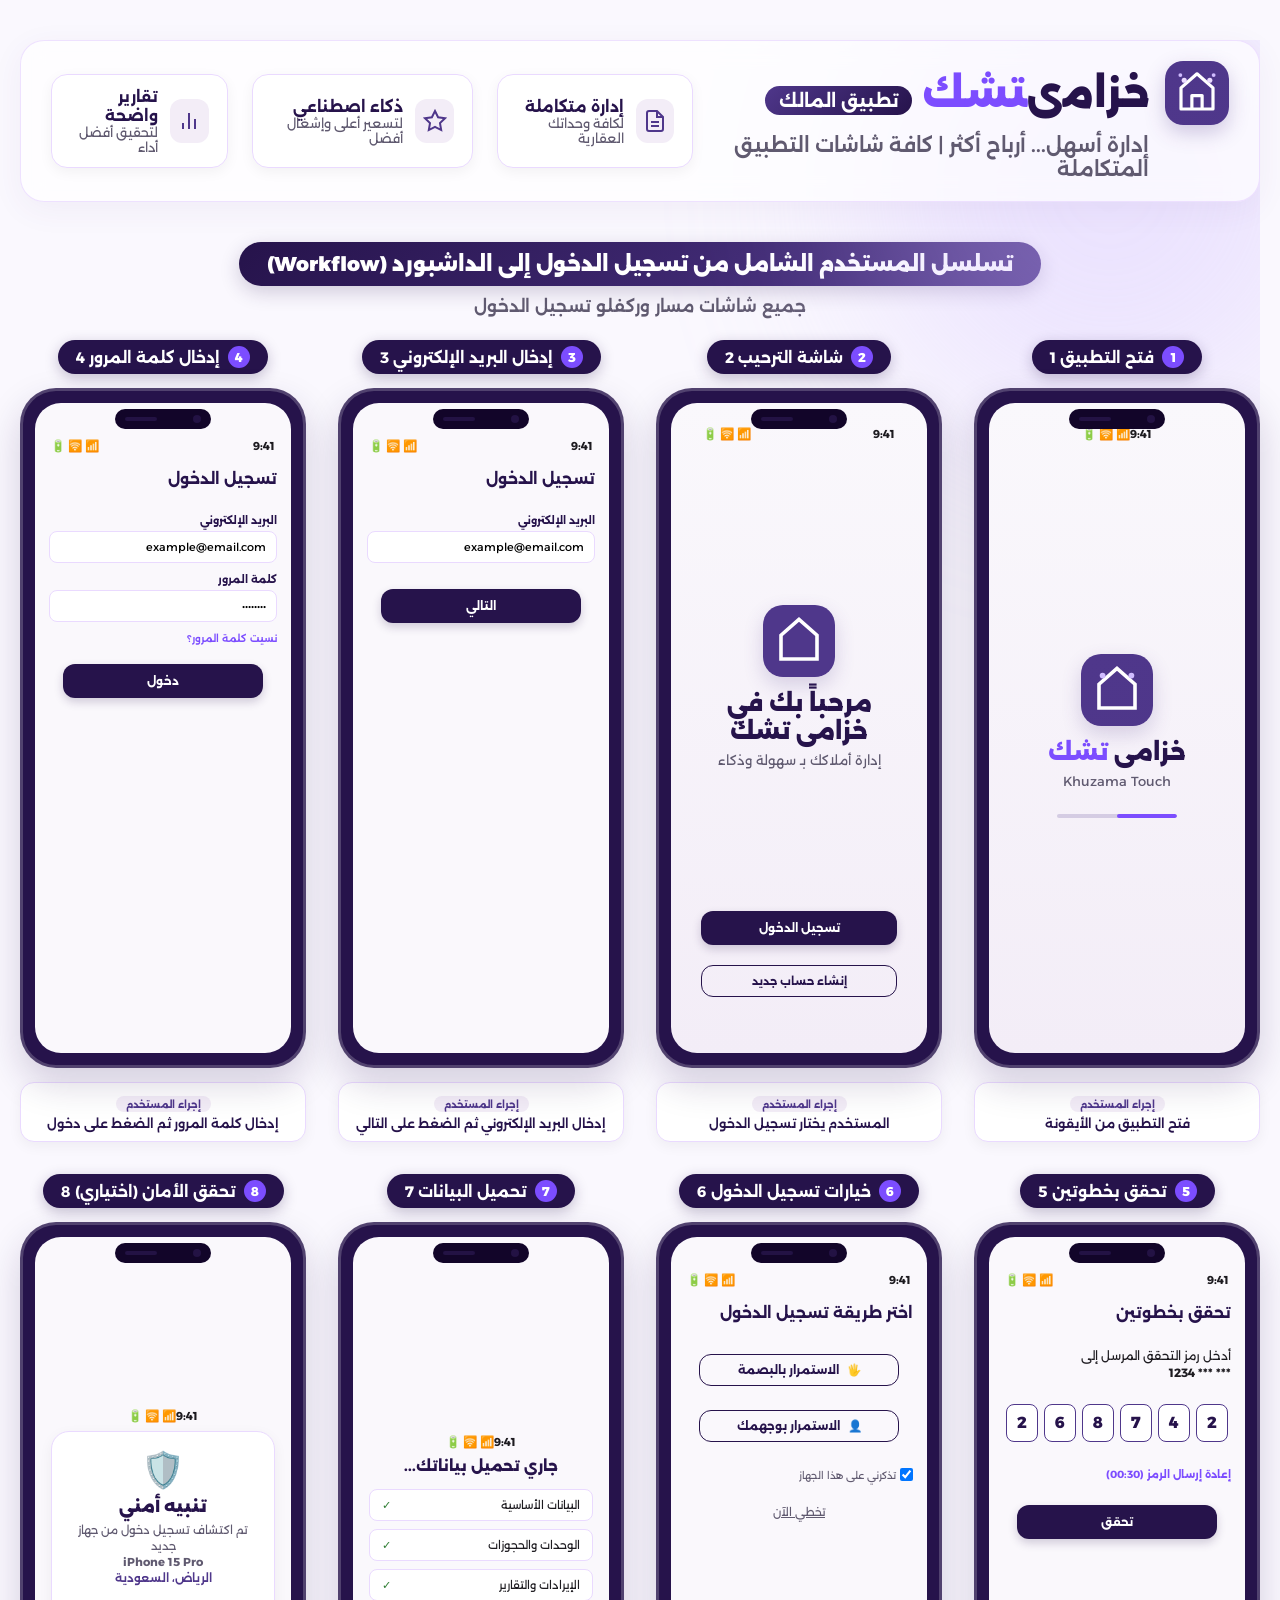
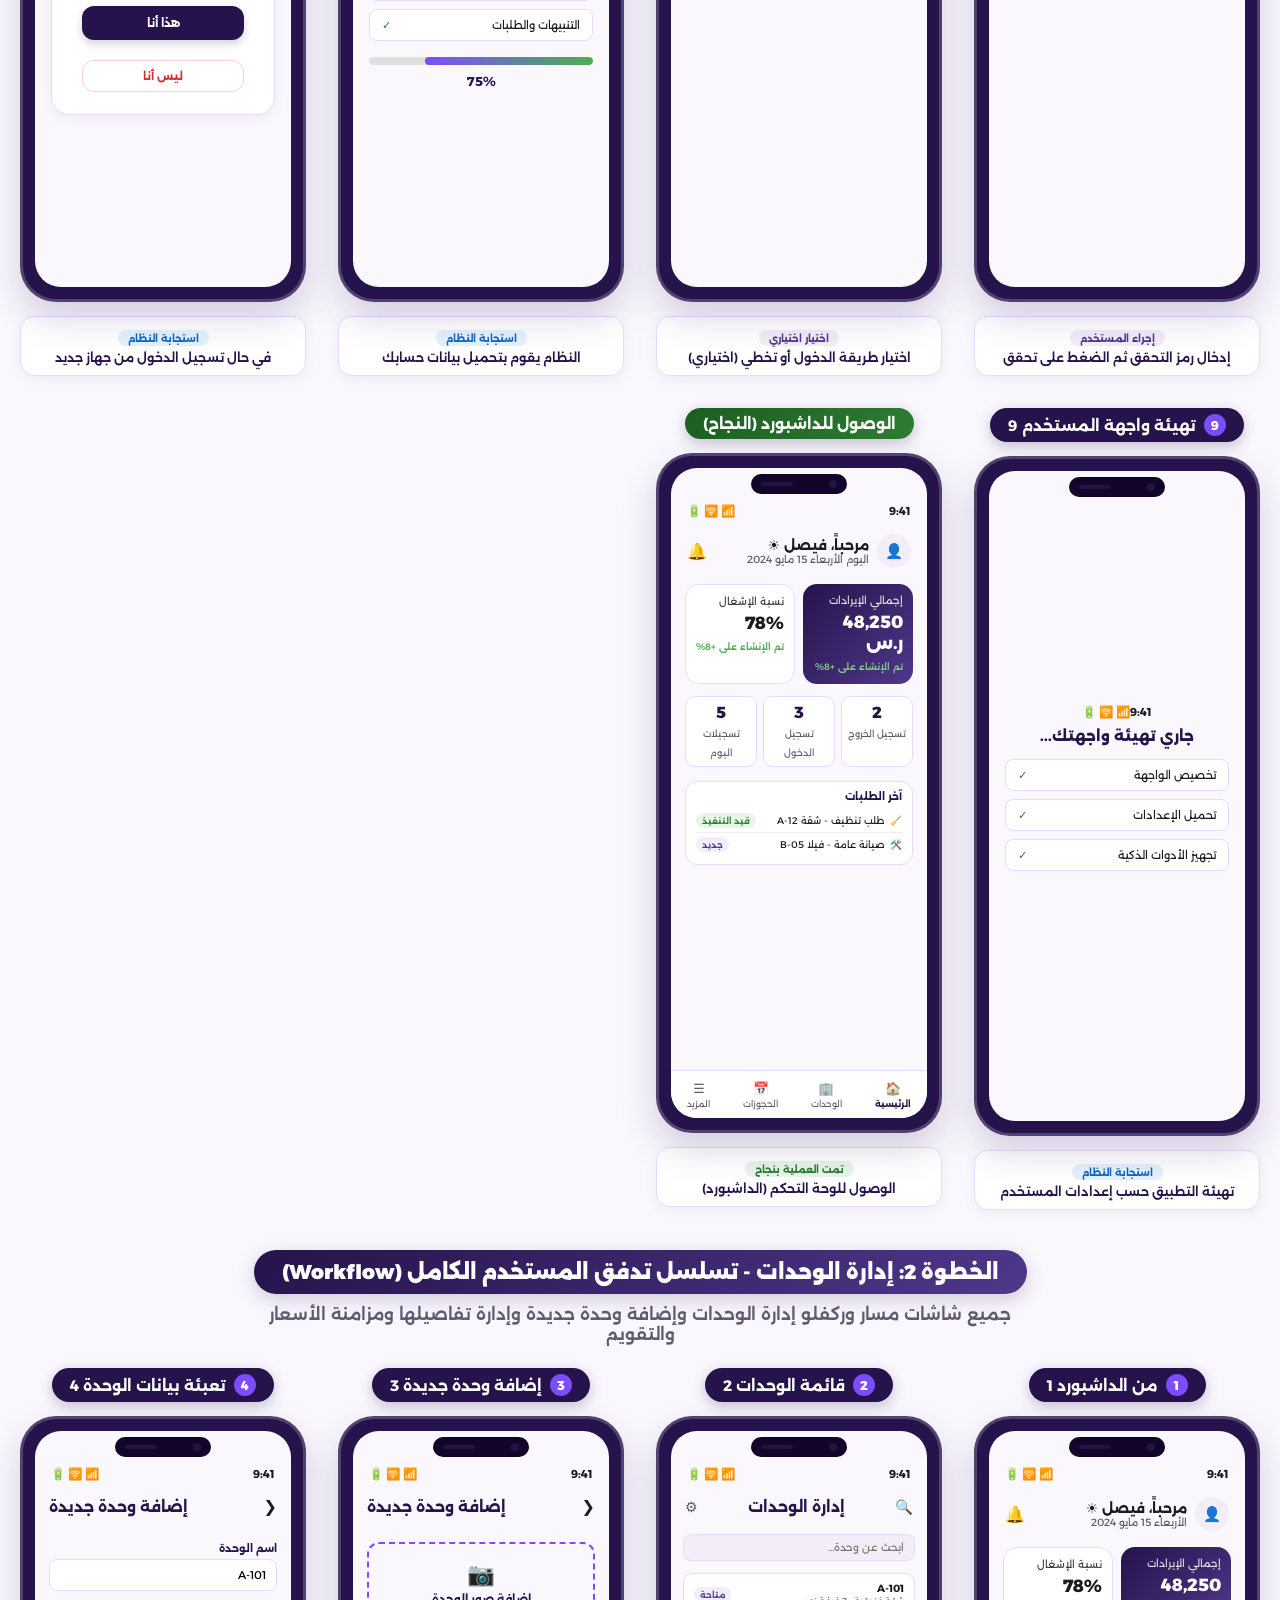
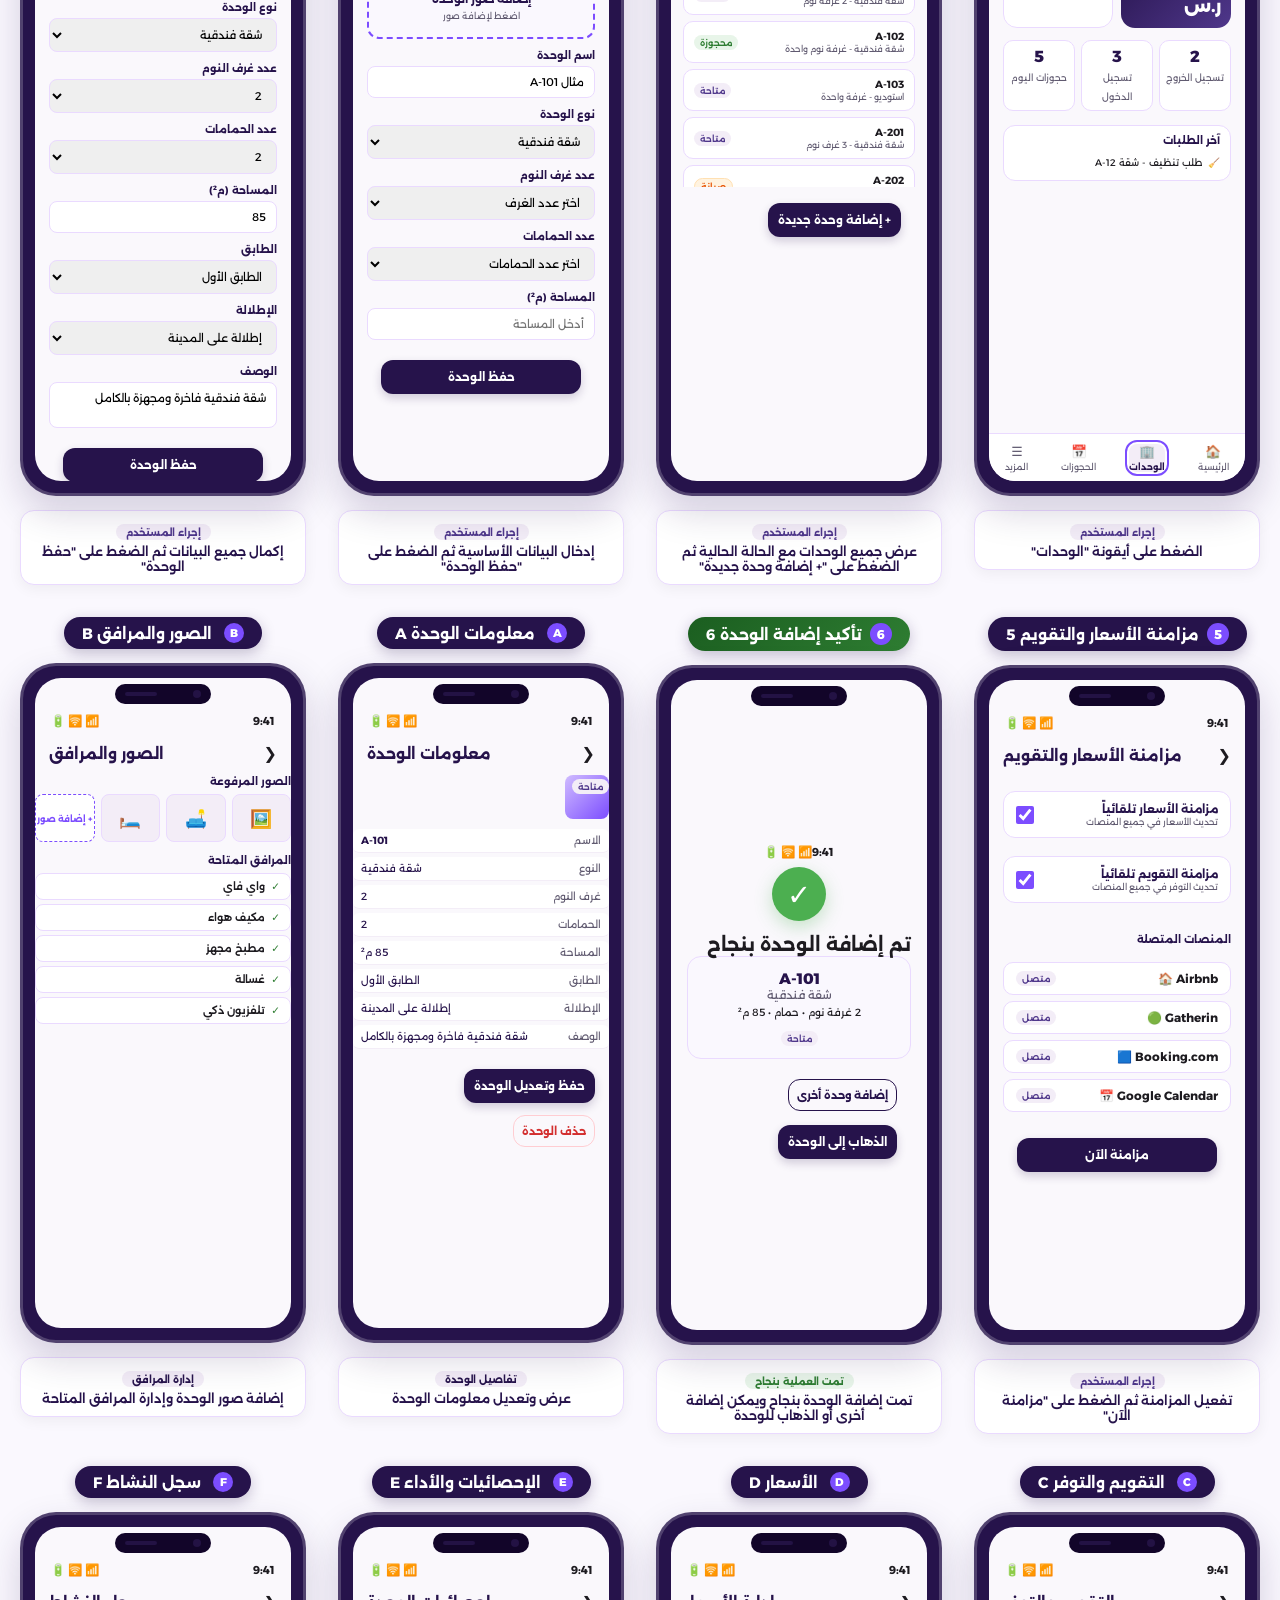
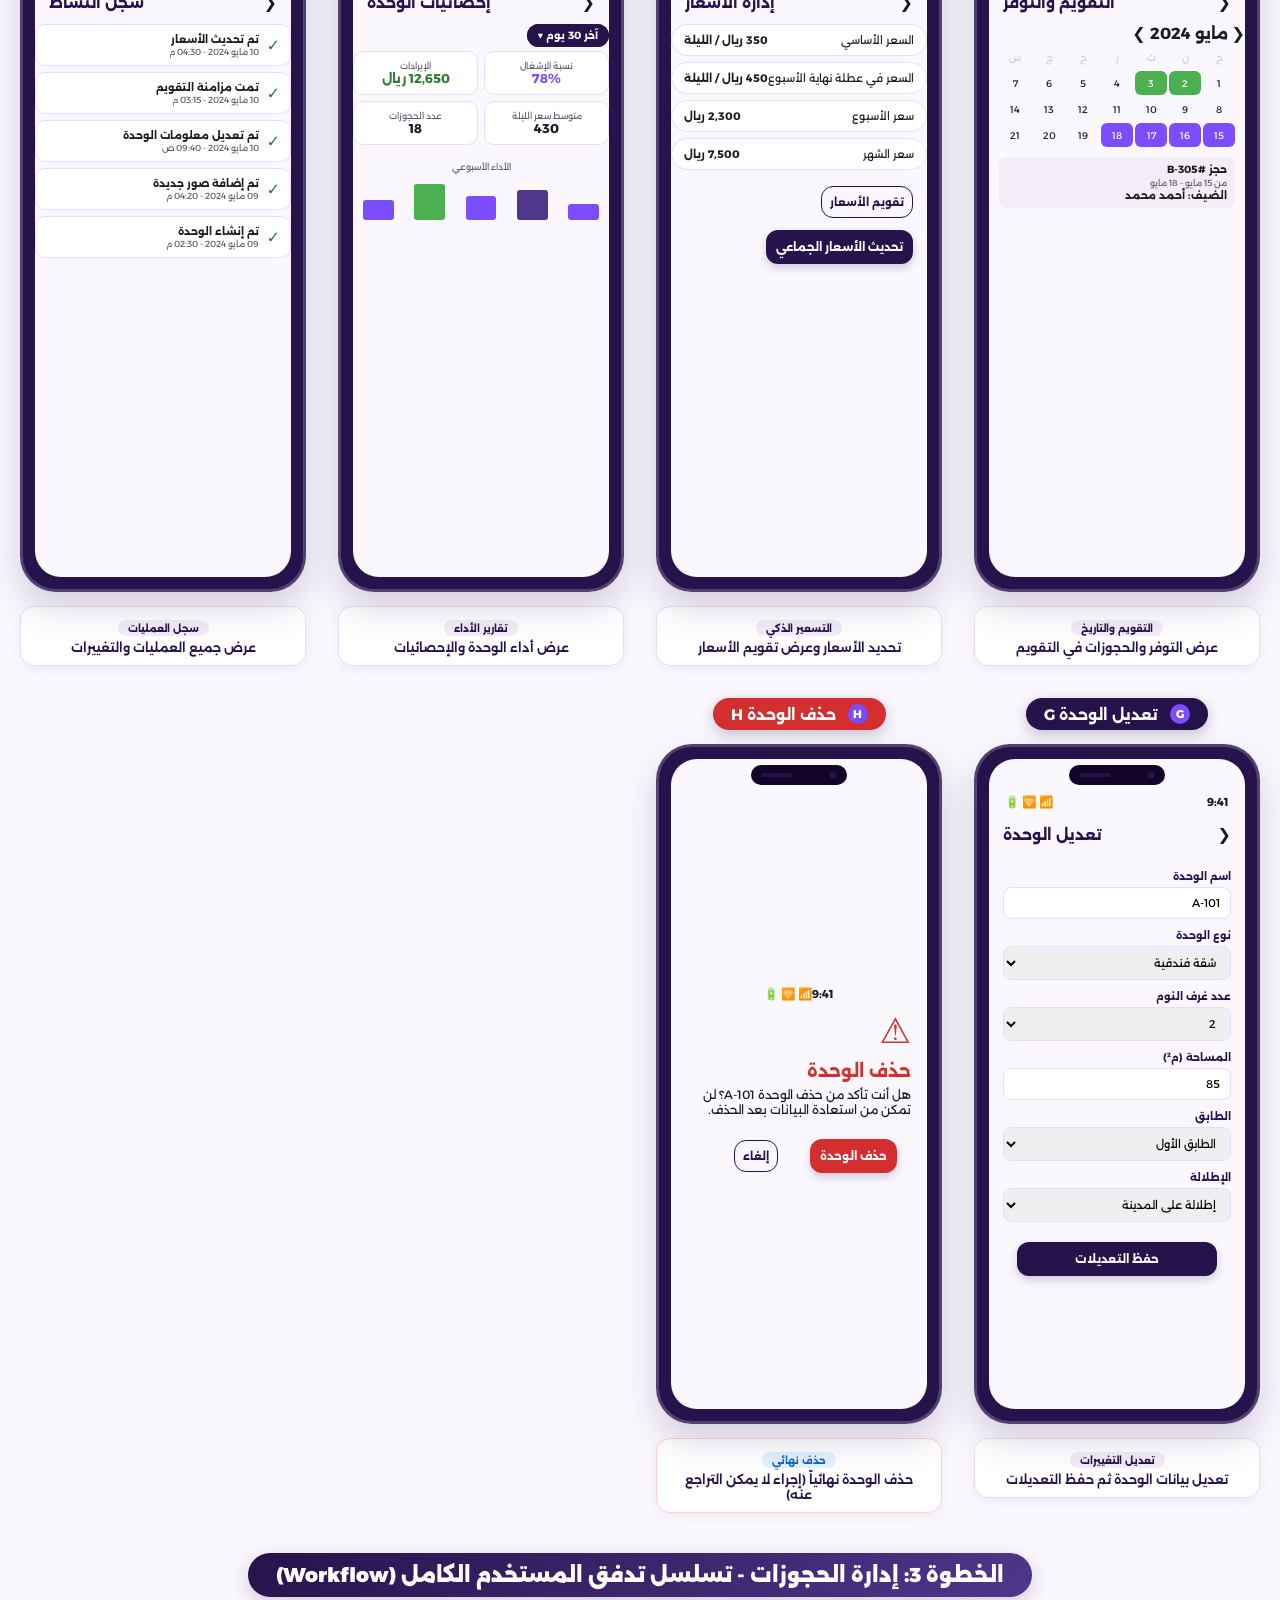
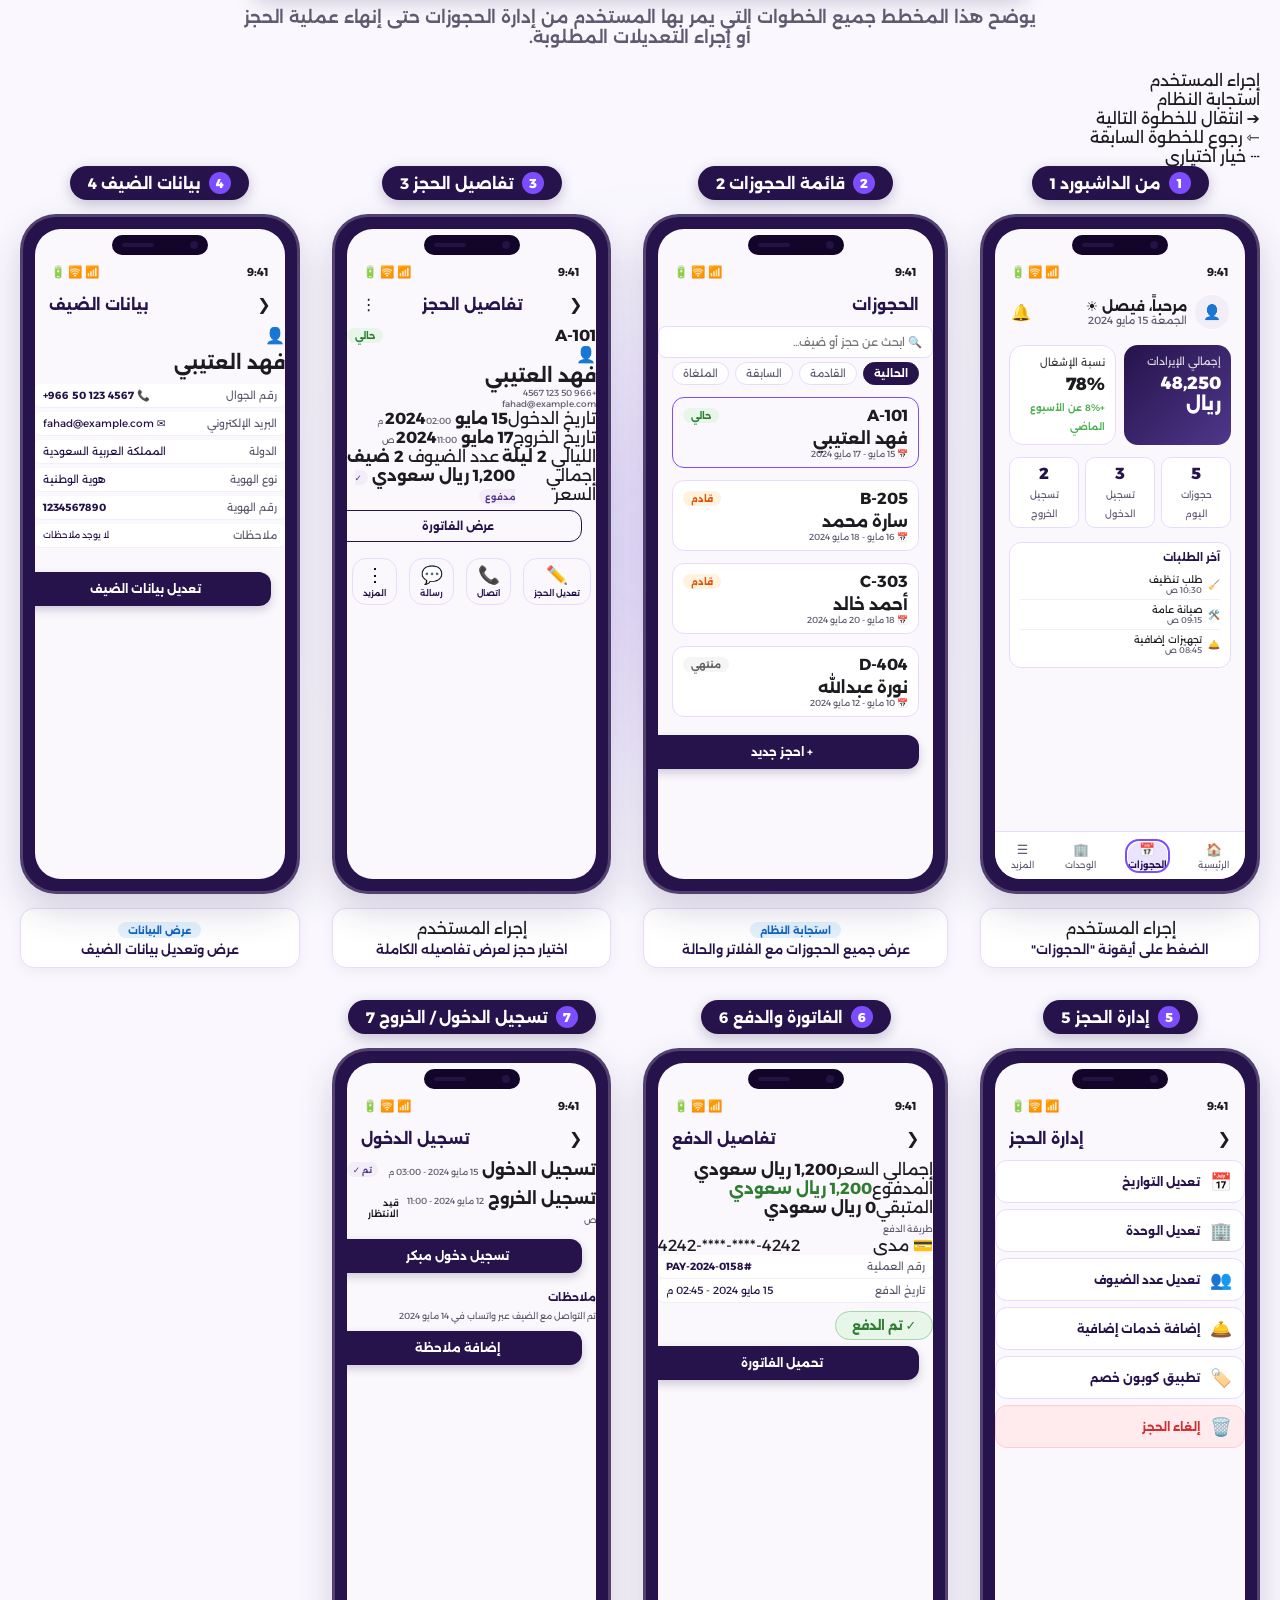
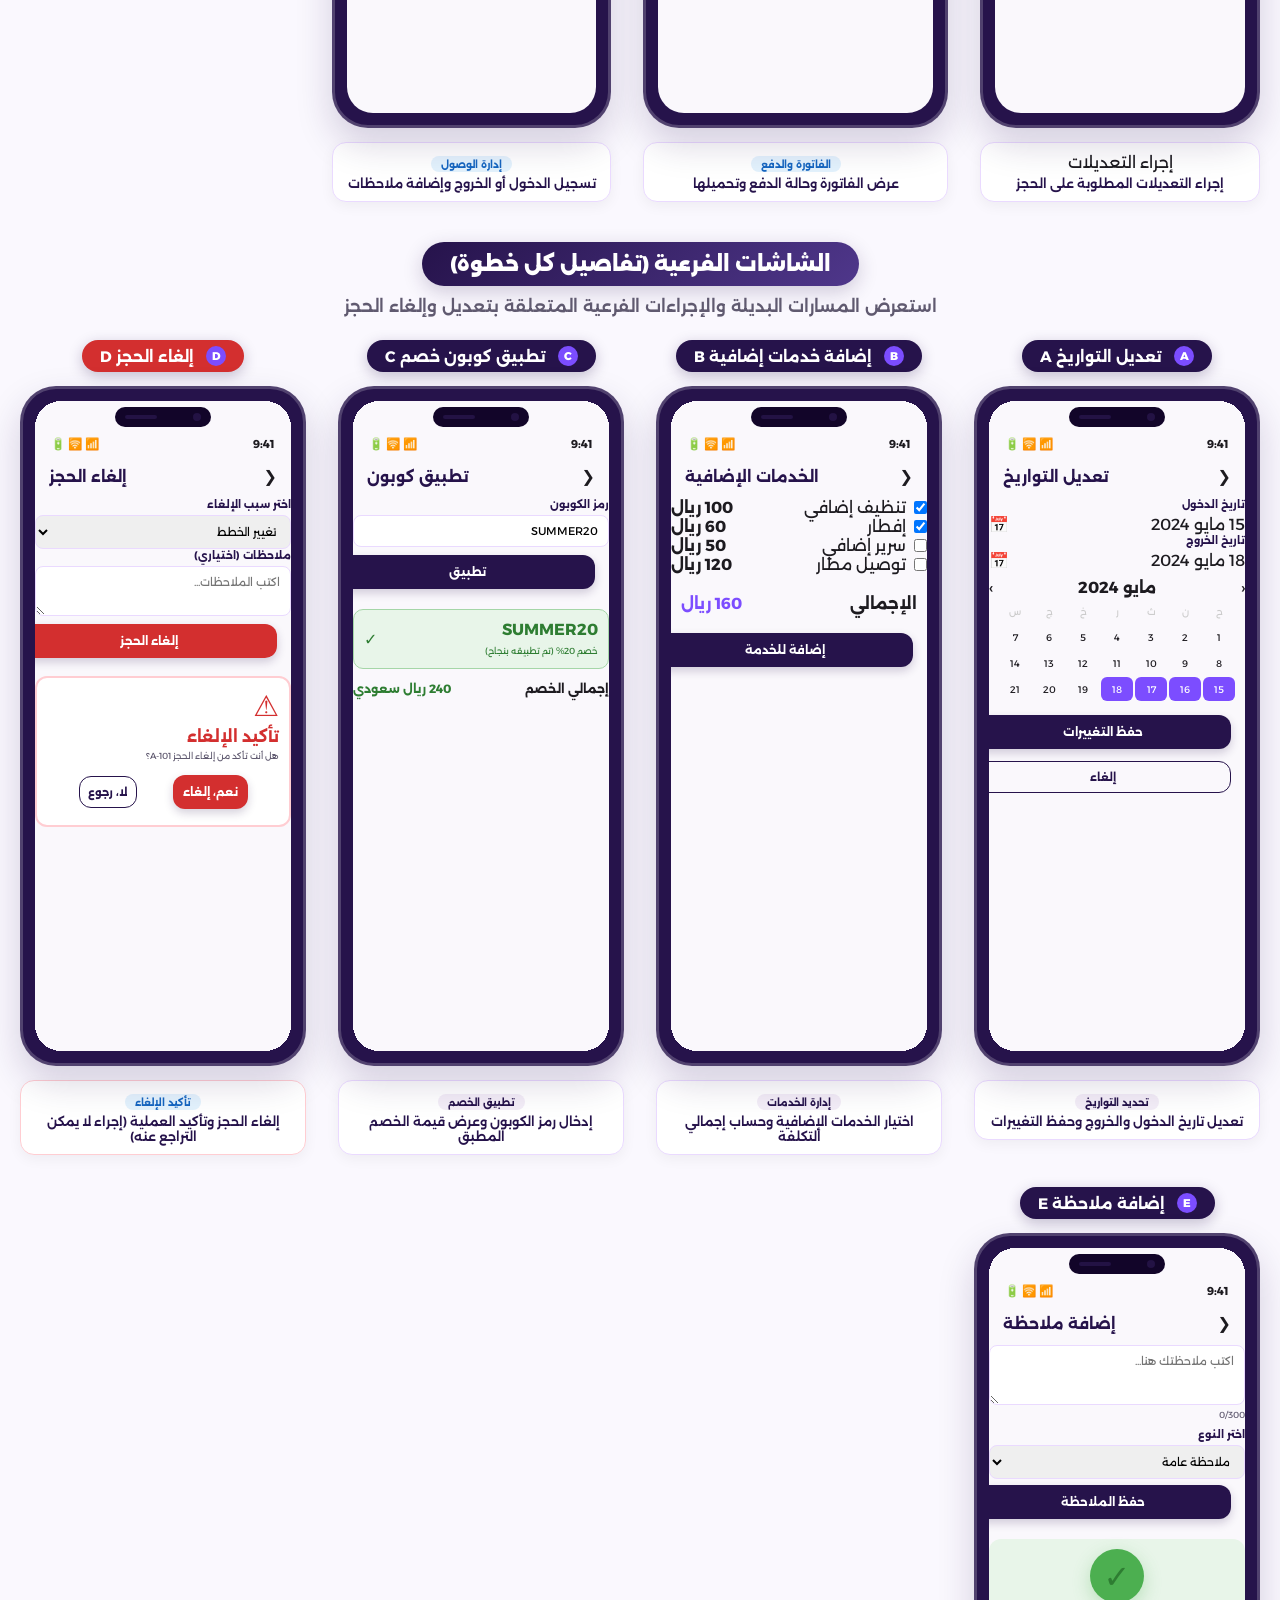
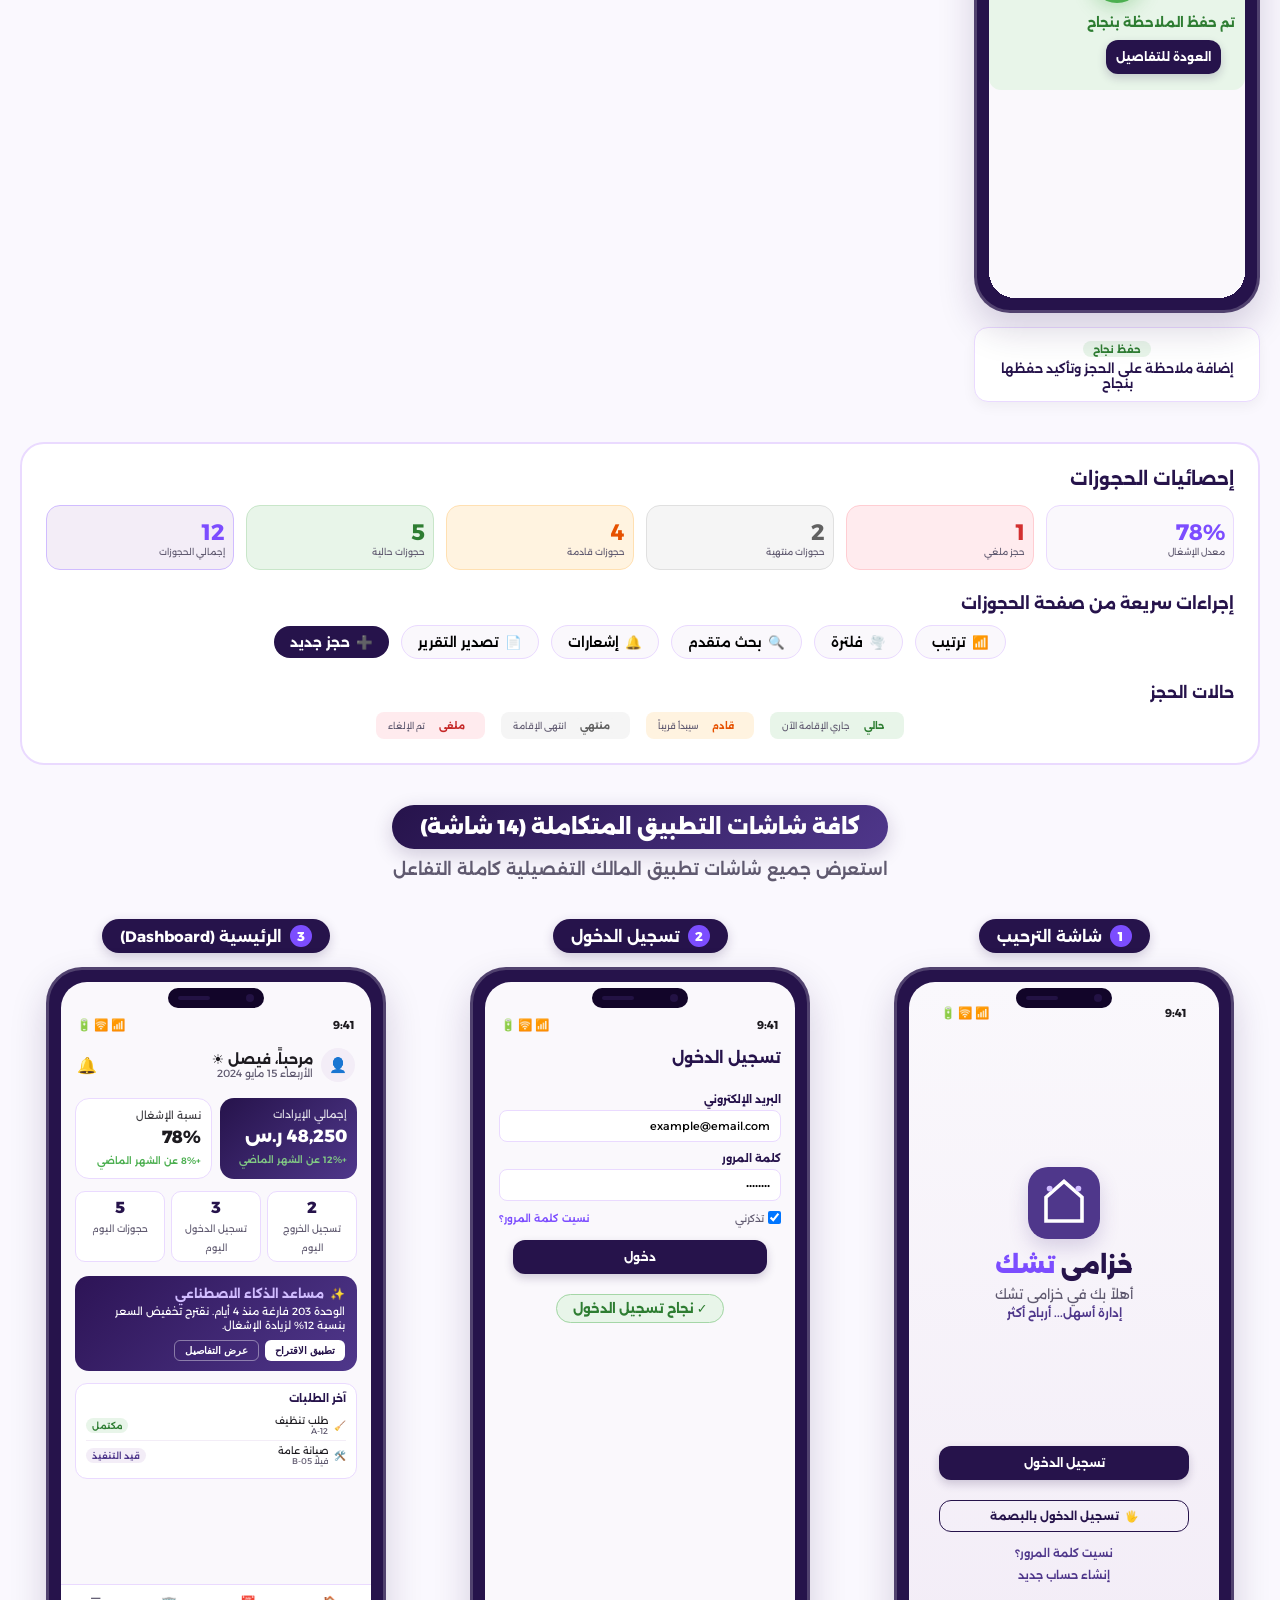
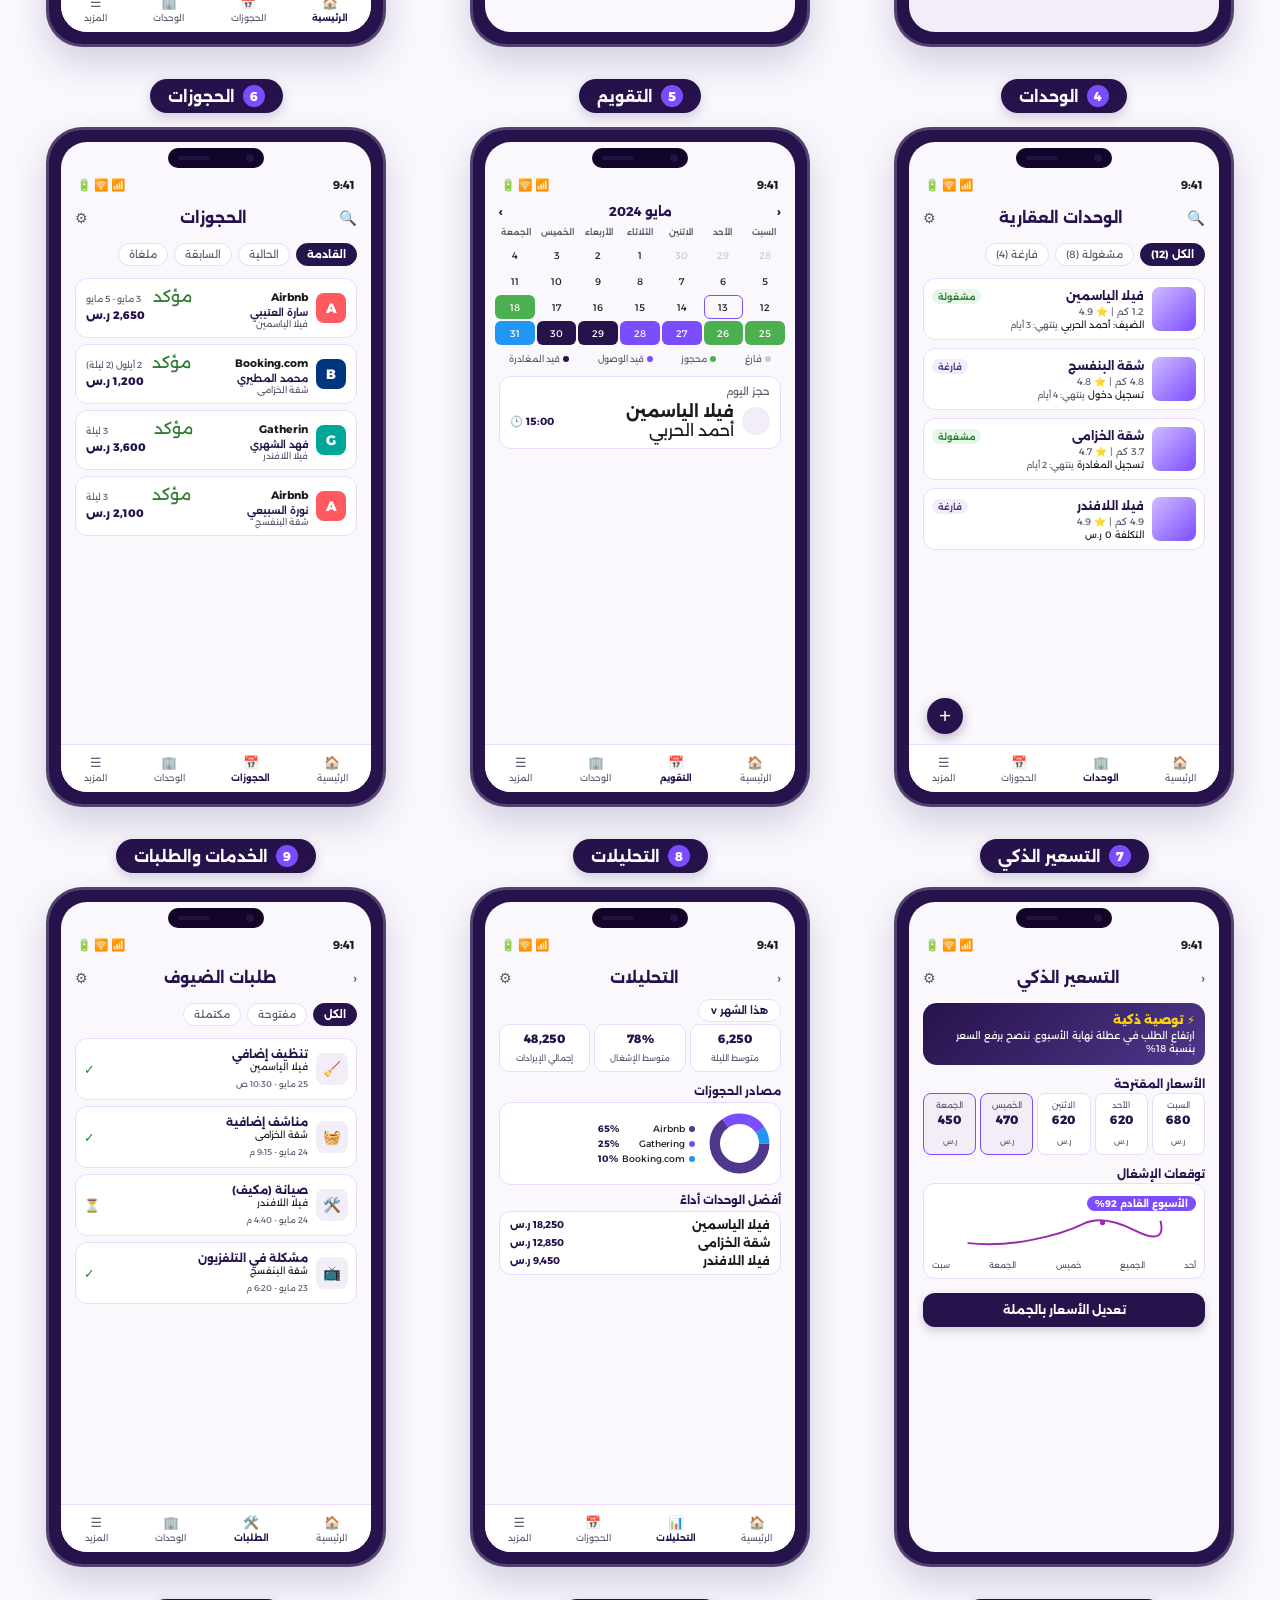
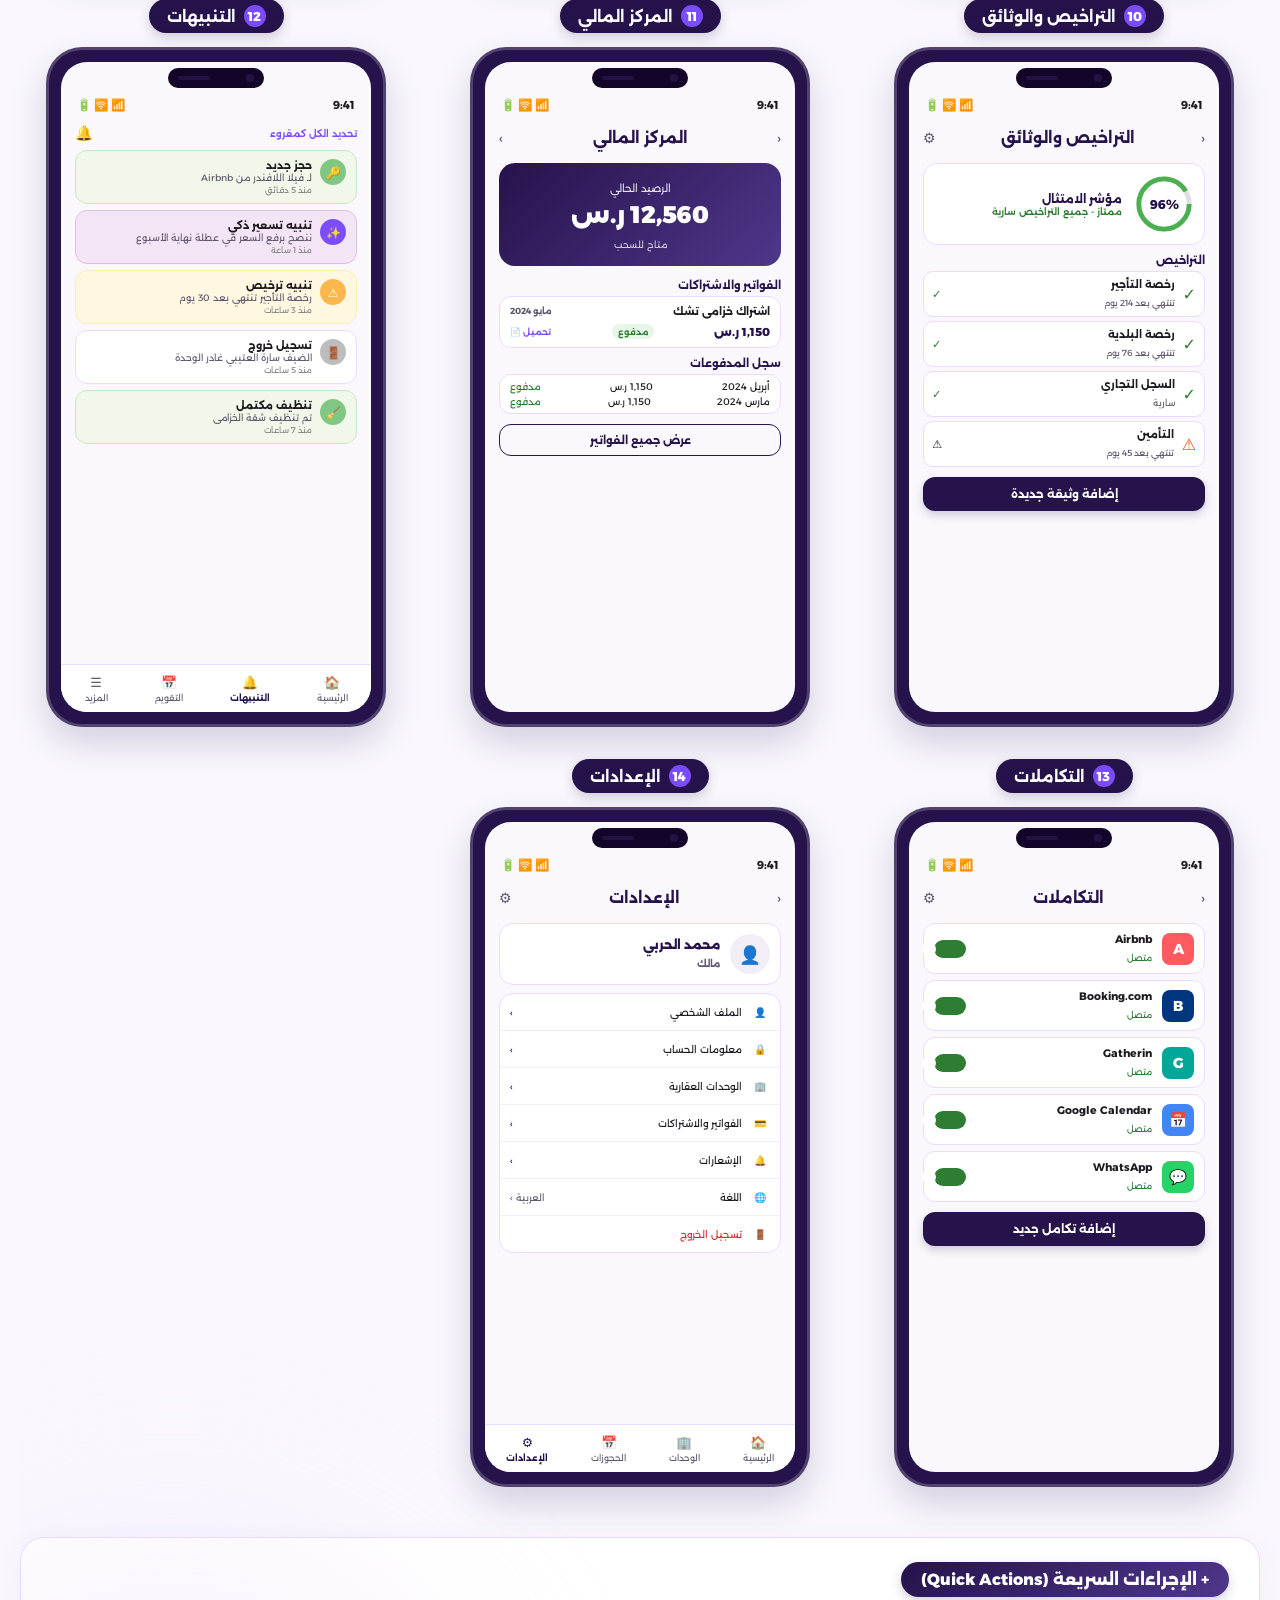
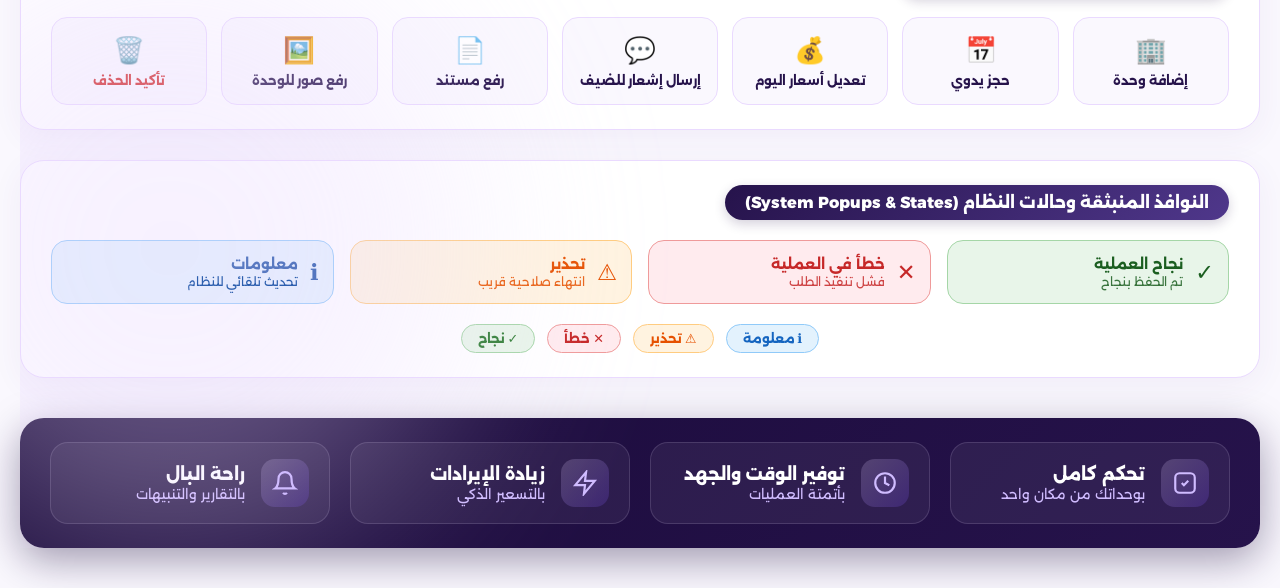
==== commit 952fd54a: "feat: implement styles and structure for units and bookings management workflows" ====
--- a/index.html
+++ b/index.html
@@ -1,5 +1,6 @@
 <!DOCTYPE html>
 <html lang="ar" dir="rtl">
+
 <head>
   <meta charset="UTF-8">
   <meta name="viewport" content="width=device-width, initial-scale=1.0">
@@ -7,9 +8,12 @@
   <!-- Google Fonts: Alexandria & Cairo for Arabic UI excellence -->
   <link rel="preconnect" href="https://fonts.googleapis.com">
   <link rel="preconnect" href="https://fonts.gstatic.com" crossorigin>
-  <link href="https://fonts.googleapis.com/css2?family=Alexandria:wght@300;400;500;600;700;800;900&family=Cairo:wght@400;600;700;800;900&display=swap" rel="stylesheet">
+  <link
+    href="https://fonts.googleapis.com/css2?family=Alexandria:wght@300;400;500;600;700;800;900&family=Cairo:wght@400;600;700;800;900&display=swap"
+    rel="stylesheet">
   <link rel="stylesheet" href="styles.css">
 </head>
+
 <body class="poster-body">
 
   <!-- Hidden Image File Uploader Input -->
@@ -34,19 +38,20 @@
         <div class="logo-box">
           <div class="logo-icon uploadable-img" title="اضغط لرفع الشعار">
             <svg viewBox="0 0 100 100" fill="none">
-              <rect width="100" height="100" rx="24" fill="url(#logo-grad)"/>
+              <rect width="100" height="100" rx="24" fill="url(#logo-grad)" />
               <!-- House Icon -->
-              <path d="M50 20 L25 42 V75 H75 V42 Z" stroke="white" stroke-width="5" stroke-linejoin="round" fill="none"/>
-              <path d="M42 75 V54 H58 V75" stroke="white" stroke-width="5" stroke-linejoin="round" fill="none"/>
+              <path d="M50 20 L25 42 V75 H75 V42 Z" stroke="white" stroke-width="5" stroke-linejoin="round"
+                fill="none" />
+              <path d="M42 75 V54 H58 V75" stroke="white" stroke-width="5" stroke-linejoin="round" fill="none" />
               <!-- Lavender Flowers motif -->
-              <circle cx="30" cy="30" r="4" fill="#EADAFF"/>
-              <circle cx="70" cy="30" r="4" fill="#EADAFF"/>
-              <circle cx="24" cy="22" r="3" fill="#D0BCFF"/>
-              <circle cx="76" cy="22" r="3" fill="#D0BCFF"/>
+              <circle cx="30" cy="30" r="4" fill="#EADAFF" />
+              <circle cx="70" cy="30" r="4" fill="#EADAFF" />
+              <circle cx="24" cy="22" r="3" fill="#D0BCFF" />
+              <circle cx="76" cy="22" r="3" fill="#D0BCFF" />
               <defs>
                 <linearGradient id="logo-grad" x1="0" y1="0" x2="100" y2="100">
-                  <stop offset="0%" stop-color="#4F378B"/>
-                  <stop offset="100%" stop-color="#26134B"/>
+                  <stop offset="0%" stop-color="#4F378B" />
+                  <stop offset="100%" stop-color="#26134B" />
                 </linearGradient>
               </defs>
             </svg>
@@ -79,7 +84,9 @@
         <div class="feature-item">
           <div class="feature-icon-box uploadable-icon" title="اضغط لرفع أيقونة">
             <svg viewBox="0 0 24 24" fill="none" stroke="currentColor" stroke-width="2">
-              <path d="M12 2L15.09 8.26L22 9.27L17 14.14L18.18 21.02L12 17.77L5.82 21.02L7 14.14L2 9.27L8.91 8.26L12 2Z"></path>
+              <path
+                d="M12 2L15.09 8.26L22 9.27L17 14.14L18.18 21.02L12 17.77L5.82 21.02L7 14.14L2 9.27L8.91 8.26L12 2Z">
+              </path>
             </svg>
           </div>
           <div class="feature-text">
@@ -104,26 +111,11 @@
       </div>
     </header>
 
-    <!-- VIEW MODE SWITCHER TABS -->
-    <nav class="view-mode-tabs-bar">
-      <button class="view-tab-btn active" onclick="switchViewMode('all')" data-view="all">🌐 عرض كل الأقسام الشاملة</button>
-      <button class="view-tab-btn" onclick="switchViewMode('workflow')" data-view="workflow">🔄 مسار تسجيل الدخول إلى الداشبورد (10 شاشات)</button>
-      <button class="view-tab-btn" onclick="switchViewMode('screens')" data-view="screens">📱 شاشات التطبيق المتكاملة (14 شاشة)</button>
-    </nav>
-
     <!-- WORKFLOW FLOWCHART SECTION: Login to Dashboard Workflow (02_login_to_dashboard_workflow.jpeg) -->
     <section id="workflow-section" class="poster-section-block">
       <div class="section-title-banner">
         <div class="banner-badge">تسلسل المستخدم الشامل من تسجيل الدخول إلى الداشبورد (Workflow)</div>
-        <p class="banner-desc">يوضح هذا المخطط جميع الخطوات التي يمر بها المستخدم من فتح التطبيق حتى الوصول إلى لوحة التحكم الرئيسية (الداشبورد) بنجاح.</p>
-      </div>
-
-      <!-- WORKFLOW STATS COUNTER BAR -->
-      <div class="workflow-stats-bar">
-        <div class="stat-pill"><span class="pill-num font-bold">100%</span> تغطية الوركفلو</div>
-        <div class="stat-pill"><span class="pill-num font-bold">6</span> مسارات بديلة</div>
-        <div class="stat-pill"><span class="pill-num font-bold">28+</span> خطوة فرعية</div>
-        <div class="stat-pill"><span class="pill-num font-bold">10</span> شاشات رئيسية</div>
+        <p class="banner-desc">جميع شاشات مسار وركفلو تسجيل الدخول</p>
       </div>
 
       <!-- WORKFLOW SCREENS GRID -->
@@ -133,7 +125,10 @@
         <div class="screen-card-container workflow-step-card" data-workflow-id="1" onclick="openWorkflowModal(1)">
           <div class="screen-badge step-badge"><span class="badge-num">1</span> فتح التطبيق 1</div>
           <div class="phone-frame">
-            <div class="phone-notch"><div class="camera"></div><div class="speaker"></div></div>
+            <div class="phone-notch">
+              <div class="camera"></div>
+              <div class="speaker"></div>
+            </div>
             <div class="phone-screen welcome-bg flex-center">
               <div class="status-bar">
                 <span class="time">9:41</span>
@@ -142,14 +137,14 @@
               <div class="welcome-hero center-splash">
                 <div class="welcome-logo uploadable-img" title="اضغط لرفع الشعار">
                   <svg viewBox="0 0 100 100" fill="none">
-                    <rect width="100" height="100" rx="24" fill="url(#logo-grad-w1)"/>
-                    <path d="M50 20 L25 42 V75 H75 V42 Z" stroke="white" stroke-width="5" fill="none"/>
-                    <circle cx="30" cy="30" r="4" fill="#D0BCFF"/>
-                    <circle cx="70" cy="30" r="4" fill="#D0BCFF"/>
+                    <rect width="100" height="100" rx="24" fill="url(#logo-grad-w1)" />
+                    <path d="M50 20 L25 42 V75 H75 V42 Z" stroke="white" stroke-width="5" fill="none" />
+                    <circle cx="30" cy="30" r="4" fill="#D0BCFF" />
+                    <circle cx="70" cy="30" r="4" fill="#D0BCFF" />
                     <defs>
                       <linearGradient id="logo-grad-w1" x1="0" y1="0" x2="100" y2="100">
-                        <stop offset="0%" stop-color="#4F378B"/>
-                        <stop offset="100%" stop-color="#26134B"/>
+                        <stop offset="0%" stop-color="#4F378B" />
+                        <stop offset="100%" stop-color="#26134B" />
                       </linearGradient>
                     </defs>
                   </svg>
@@ -172,7 +167,10 @@
         <div class="screen-card-container workflow-step-card" data-workflow-id="2" onclick="openWorkflowModal(2)">
           <div class="screen-badge step-badge"><span class="badge-num">2</span> شاشة الترحيب 2</div>
           <div class="phone-frame">
-            <div class="phone-notch"><div class="camera"></div><div class="speaker"></div></div>
+            <div class="phone-notch">
+              <div class="camera"></div>
+              <div class="speaker"></div>
+            </div>
             <div class="phone-screen welcome-bg">
               <div class="status-bar">
                 <span class="time">9:41</span>
@@ -181,8 +179,8 @@
               <div class="welcome-hero">
                 <div class="welcome-logo uploadable-img" title="اضغط لرفع الشعار">
                   <svg viewBox="0 0 100 100" fill="none">
-                    <rect width="100" height="100" rx="24" fill="#4F378B"/>
-                    <path d="M50 20 L25 42 V75 H75 V42 Z" stroke="white" stroke-width="5" fill="none"/>
+                    <rect width="100" height="100" rx="24" fill="#4F378B" />
+                    <path d="M50 20 L25 42 V75 H75 V42 Z" stroke="white" stroke-width="5" fill="none" />
                   </svg>
                 </div>
                 <h2 class="welcome-brand">مرحباً بك في<br>خزامى تشك</h2>
@@ -190,7 +188,8 @@
               </div>
               <div class="welcome-actions">
                 <button class="primary-action-btn" onclick="openWorkflowModal(3)">تسجيل الدخول</button>
-                <button class="outline-action-btn" onclick="triggerToast('جاري فتح شاشة إنشاء حساب جديد...', 'info')">إنشاء حساب جديد</button>
+                <button class="outline-action-btn"
+                  onclick="triggerToast('جاري فتح شاشة إنشاء حساب جديد...', 'info')">إنشاء حساب جديد</button>
               </div>
             </div>
           </div>
@@ -204,7 +203,10 @@
         <div class="screen-card-container workflow-step-card" data-workflow-id="3" onclick="openWorkflowModal(3)">
           <div class="screen-badge step-badge"><span class="badge-num">3</span> إدخال البريد الإلكتروني 3</div>
           <div class="phone-frame">
-            <div class="phone-notch"><div class="camera"></div><div class="speaker"></div></div>
+            <div class="phone-notch">
+              <div class="camera"></div>
+              <div class="speaker"></div>
+            </div>
             <div class="phone-screen">
               <div class="status-bar">
                 <span class="time">9:41</span>
@@ -218,7 +220,8 @@
                   <label class="form-label">البريد الإلكتروني</label>
                   <input type="email" class="form-input" value="example@email.com" placeholder="example@email.com">
                 </div>
-                <button class="primary-action-btn" onclick="openWorkflowModal(4)" style="margin-top: 16px;">التالي</button>
+                <button class="primary-action-btn" onclick="openWorkflowModal(4)"
+                  style="margin-top: 16px;">التالي</button>
               </div>
             </div>
           </div>
@@ -232,7 +235,10 @@
         <div class="screen-card-container workflow-step-card" data-workflow-id="4" onclick="openWorkflowModal(4)">
           <div class="screen-badge step-badge"><span class="badge-num">4</span> إدخال كلمة المرور 4</div>
           <div class="phone-frame">
-            <div class="phone-notch"><div class="camera"></div><div class="speaker"></div></div>
+            <div class="phone-notch">
+              <div class="camera"></div>
+              <div class="speaker"></div>
+            </div>
             <div class="phone-screen">
               <div class="status-bar">
                 <span class="time">9:41</span>
@@ -251,9 +257,11 @@
                   <input type="password" class="form-input" value="••••••••" placeholder="كلمة المرور">
                 </div>
                 <div class="form-row-between">
-                  <a href="javascript:void(0)" class="forgot-link-sm" onclick="openForgotPasswordModal(event)">نسيت كلمة المرور؟</a>
-                </div>
-                <button class="primary-action-btn" onclick="openWorkflowModal(5)" style="margin-top: 10px;">دخول</button>
+                  <a href="javascript:void(0)" class="forgot-link-sm" onclick="openForgotPasswordModal(event)">نسيت كلمة
+                    المرور؟</a>
+                </div>
+                <button class="primary-action-btn" onclick="openWorkflowModal(5)"
+                  style="margin-top: 10px;">دخول</button>
               </div>
             </div>
           </div>
@@ -267,7 +275,10 @@
         <div class="screen-card-container workflow-step-card" data-workflow-id="5" onclick="openWorkflowModal(5)">
           <div class="screen-badge step-badge"><span class="badge-num">5</span> تحقق بخطوتين 5</div>
           <div class="phone-frame">
-            <div class="phone-notch"><div class="camera"></div><div class="speaker"></div></div>
+            <div class="phone-notch">
+              <div class="camera"></div>
+              <div class="speaker"></div>
+            </div>
             <div class="phone-screen">
               <div class="status-bar">
                 <span class="time">9:41</span>
@@ -286,8 +297,10 @@
                   <span class="otp-box">6</span>
                   <span class="otp-box">2</span>
                 </div>
-                <span class="resend-timer-link" onclick="triggerToast('تم إعادة إرسال رمز التحقق بنجاح! 💬', 'info')">إعادة إرسال الرمز (00:30)</span>
-                <button class="primary-action-btn" onclick="openWorkflowModal(6)" style="margin-top: 14px;">تحقق</button>
+                <span class="resend-timer-link"
+                  onclick="triggerToast('تم إعادة إرسال رمز التحقق بنجاح! 💬', 'info')">إعادة إرسال الرمز (00:30)</span>
+                <button class="primary-action-btn" onclick="openWorkflowModal(6)"
+                  style="margin-top: 14px;">تحقق</button>
               </div>
             </div>
           </div>
@@ -301,7 +314,10 @@
         <div class="screen-card-container workflow-step-card" data-workflow-id="6" onclick="openWorkflowModal(6)">
           <div class="screen-badge step-badge"><span class="badge-num">6</span> خيارات تسجيل الدخول 6</div>
           <div class="phone-frame">
-            <div class="phone-notch"><div class="camera"></div><div class="speaker"></div></div>
+            <div class="phone-notch">
+              <div class="camera"></div>
+              <div class="speaker"></div>
+            </div>
             <div class="phone-screen">
               <div class="status-bar">
                 <span class="time">9:41</span>
@@ -334,7 +350,10 @@
         <div class="screen-card-container workflow-step-card" data-workflow-id="7" onclick="openWorkflowModal(7)">
           <div class="screen-badge step-badge"><span class="badge-num">7</span> تحميل البيانات 7</div>
           <div class="phone-frame">
-            <div class="phone-notch"><div class="camera"></div><div class="speaker"></div></div>
+            <div class="phone-notch">
+              <div class="camera"></div>
+              <div class="speaker"></div>
+            </div>
             <div class="phone-screen flex-center-content">
               <div class="status-bar">
                 <span class="time">9:41</span>
@@ -365,7 +384,10 @@
         <div class="screen-card-container workflow-step-card" data-workflow-id="8" onclick="openWorkflowModal(8)">
           <div class="screen-badge step-badge"><span class="badge-num">8</span> تحقق الأمان (اختياري) 8</div>
           <div class="phone-frame">
-            <div class="phone-notch"><div class="camera"></div><div class="speaker"></div></div>
+            <div class="phone-notch">
+              <div class="camera"></div>
+              <div class="speaker"></div>
+            </div>
             <div class="phone-screen flex-center-content">
               <div class="status-bar">
                 <span class="time">9:41</span>
@@ -374,10 +396,12 @@
               <div class="sec-alert-box">
                 <div class="sec-alert-icon uploadable-icon">🛡️</div>
                 <h3 class="sec-alert-title">تنبيه أمني</h3>
-                <p class="sec-alert-desc">تم اكتشاف تسجيل دخول من جهاز جديد<br><strong>iPhone 15 Pro</strong><br><span class="muted-sm">الرياض، السعودية</span></p>
+                <p class="sec-alert-desc">تم اكتشاف تسجيل دخول من جهاز جديد<br><strong>iPhone 15 Pro</strong><br><span
+                    class="muted-sm">الرياض، السعودية</span></p>
                 <div class="sec-btn-row">
                   <button class="primary-action-btn" onclick="openWorkflowModal(9)">هذا أنا</button>
-                  <button class="outline-action-btn danger-text" onclick="triggerToast('تم حظر الجلسة وتأمين حسابك!', 'error')">ليس أنا</button>
+                  <button class="outline-action-btn danger-text"
+                    onclick="triggerToast('تم حظر الجلسة وتأمين حسابك!', 'error')">ليس أنا</button>
                 </div>
               </div>
             </div>
@@ -392,7 +416,10 @@
         <div class="screen-card-container workflow-step-card" data-workflow-id="9" onclick="openWorkflowModal(9)">
           <div class="screen-badge step-badge"><span class="badge-num">9</span> تهيئة واجهة المستخدم 9</div>
           <div class="phone-frame">
-            <div class="phone-notch"><div class="camera"></div><div class="speaker"></div></div>
+            <div class="phone-notch">
+              <div class="camera"></div>
+              <div class="speaker"></div>
+            </div>
             <div class="phone-screen flex-center-content">
               <div class="status-bar">
                 <span class="time">9:41</span>
@@ -418,7 +445,10 @@
         <div class="screen-card-container workflow-step-card" data-workflow-id="10" onclick="openWorkflowModal(10)">
           <div class="screen-badge step-badge success-badge">الوصول للداشبورد (النجاح)</div>
           <div class="phone-frame">
-            <div class="phone-notch"><div class="camera"></div><div class="speaker"></div></div>
+            <div class="phone-notch">
+              <div class="camera"></div>
+              <div class="speaker"></div>
+            </div>
             <div class="phone-screen">
               <div class="status-bar">
                 <span class="time">9:41</span>
@@ -479,131 +509,1378 @@
         </div>
 
       </div>
-
-      <!-- ALTERNATIVE PATHS (مسارات بديلة) -->
-      <div class="alt-paths-card">
-        <h3 class="alt-paths-title">🔀 المسارات البديلة (Alternative Paths)</h3>
-        <div class="alt-paths-grid">
-          <div class="alt-path-item" onclick="openForgotPasswordModal(event)">
-            <span class="alt-path-badge">نسيت كلمة المرور؟</span>
-            <p>من شاشة إدخال كلمة المرور اضغط على "نسيت كلمة المرور؟"<br>➔ إدخال البريد الإلكتروني<br>➔ إرسال رابط إعادة التعيين<br>➔ تعيين كلمة مرور جديدة<br>➔ العودة لتسجيل الدخول</p>
-          </div>
-
-          <div class="alt-path-item" onclick="triggerToast('تنبيه: حسابك غير مفعل! يرجى مراجعة بريدك للتفعيل 📩', 'warning')">
-            <span class="alt-path-badge">الحساب غير مفعل؟</span>
-            <p>تظهر رسالة: "حسابك غير مفعل يرجى تفعيل حسابك من بريدك"<br>➔ فتح البريد الإلكتروني<br>➔ الضغط على رابط التفعيل<br>➔ العودة لتسجيل الدخول</p>
-          </div>
-
-          <div class="alt-path-item" onclick="triggerToast('خطأ: كلمة المرور أو البريد غير صحيح ✕', 'error')">
-            <span class="alt-path-badge">خطأ في البيانات؟</span>
-            <p>تظهر رسالة خطأ<br>➔ تحقق من البيانات المدخلة<br>➔ إعادة المحاولة</p>
-          </div>
-        </div>
-      </div>
-
-      <!-- SYSTEM STATES & MESSAGES (حالات النظام والرسائل) -->
-      <div class="system-states-card">
-        <h3 class="sys-states-title">🔔 حالات النظام والرسائل (System States & Messages)</h3>
-        <div class="sys-states-columns">
-
-          <!-- Success States -->
-          <div class="sys-state-col success-col">
-            <h4 class="col-head font-green"><span class="head-ico">✓</span> حالات النجاح</h4>
-            <ul class="state-list">
-              <li onclick="triggerToast('تم تسجيل الدخول بنجاح! ✓', 'success')"><span class="icon font-green">✓</span> تم تسجيل الدخول بنجاح</li>
-              <li onclick="triggerToast('تم تحميل البيانات بنجاح! ✓', 'success')"><span class="icon font-green">✓</span> تم تحميل البيانات بنجاح</li>
-              <li onclick="triggerToast('تم تهيئة التطبيق بنجاح! ✓', 'success')"><span class="icon font-green">✓</span> تم تهيئة التطبيق بنجاح</li>
-              <li onclick="triggerToast('مرحباً بك في خزامى تشك! ✓', 'success')"><span class="icon font-green">✓</span> مرحباً بك في خزامى تشك</li>
-            </ul>
-          </div>
-
-          <!-- Error States -->
-          <div class="sys-state-col error-col">
-            <h4 class="col-head font-red"><span class="head-ico">✕</span> حالات الأخطاء</h4>
-            <ul class="state-list">
-              <li onclick="triggerToast('خطأ: بريد إلكتروني غير صحيح ✕', 'error')"><span class="icon font-red">✕</span> بريد إلكتروني غير صحيح</li>
-              <li onclick="triggerToast('خطأ: كلمة مرور غير صحيحة ✕', 'error')"><span class="icon font-red">✕</span> كلمة مرور غير صحيحة</li>
-              <li onclick="triggerToast('خطأ: رمز تحقق غير صحيح ✕', 'error')"><span class="icon font-red">✕</span> رمز تحقق غير صحيح</li>
-              <li onclick="triggerToast('تحذير: حساب غير مفعل ✕', 'warning')"><span class="icon font-red">✕</span> حساب غير مفعل</li>
-            </ul>
-          </div>
-
-          <!-- Info Messages -->
-          <div class="sys-state-col info-col">
-            <h4 class="col-head font-blue"><span class="head-ico">ℹ️</span> الرسائل التوضيحية</h4>
-            <ul class="state-list">
-              <li onclick="triggerToast('جاري التحميل، يرجى الانتظار ℹ️', 'info')"><span class="icon font-blue">ℹ️</span> جاري التحميل، يرجى الانتظار</li>
-              <li onclick="triggerToast('يرجى التحقق من اتصال الإنترنت ℹ️', 'info')"><span class="icon font-blue">ℹ️</span> يرجى التحقق من اتصال الإنترنت</li>
-              <li onclick="triggerToast('سيتم تسجيل خروجك تلقائياً بعد 30 دقيقة من الخمول ℹ️', 'warning')"><span class="icon font-blue">ℹ️</span> سيتم تسجيل خروجك تلقائياً بعد 30 دقيقة من الخمول</li>
-            </ul>
-          </div>
-
-        </div>
-      </div>
-
-      <!-- POST-LOGIN MAIN NAVIGATION BAR OVERVIEW -->
-      <div class="post-login-nav-widget">
-        <h3 class="nav-widget-title">🧭 شريط التنقل الرئيسي بعد تسجيل الدخول (Main Navigation Bar)</h3>
-        <div class="nav-items-grid">
-          <div class="nav-target-card" onclick="openScreenModal(3)">
-            <span class="nav-ico uploadable-icon">🏠</span>
-            <h4>الرئيسية</h4>
-            <p>داشبورد شامل لنموذج أعمالك</p>
-          </div>
-          <div class="nav-target-card" onclick="openScreenModal(4)">
-            <span class="nav-ico uploadable-icon">🏢</span>
-            <h4>الوحدات</h4>
-            <p>إدارة وحداتك والعقارات</p>
-          </div>
-          <div class="nav-target-card" onclick="openScreenModal(6)">
-            <span class="nav-ico uploadable-icon">📅</span>
-            <h4>الحجوزات</h4>
-            <p>عرض وإدارة جميع الحجوزات</p>
-          </div>
-          <div class="nav-target-card" onclick="openScreenModal(7)">
-            <span class="nav-ico uploadable-icon">💰</span>
-            <h4>التسعير الذكي</h4>
-            <p>إدارة الأسعار والتوصيات الذكية</p>
-          </div>
-          <div class="nav-target-card" onclick="openScreenModal(9)">
-            <span class="nav-ico uploadable-icon">🛠️</span>
-            <h4>الخدمات</h4>
-            <p>متابعة الطلبات والخدمات</p>
-          </div>
-          <div class="nav-target-card" onclick="openScreenModal(8)">
-            <span class="nav-ico uploadable-icon">📊</span>
-            <h4>التقارير</h4>
-            <p>تحليلات وتقارير مفصلة</p>
-          </div>
-          <div class="nav-target-card" onclick="openScreenModal(11)">
-            <span class="nav-ico uploadable-icon">💳</span>
-            <h4>المركز المالي</h4>
-            <p>الفواتير والمدفوعات والمصروفات</p>
-          </div>
-          <div class="nav-target-card" onclick="openMoreMenuModal(event)">
-            <span class="nav-ico uploadable-icon">☰</span>
-            <h4>المزيد</h4>
-            <p>جميع الإعدادات والخيارات</p>
-          </div>
-        </div>
-      </div>
     </section>
 
-    <!-- MAP KEY LEGEND BAR (مفتاح الخريطة) -->
-    <section class="map-legend-bar">
-      <div class="legend-header">
-        <span class="map-icon">🗺️</span>
-        <span class="legend-title font-bold">مفتاح الخريطة (Flowchart Legend)</span>
-      </div>
-      <div class="legend-items-wrap">
-        <span class="m-chip legend-main"><i class="dot-color main"></i> شاشة رئيسية</span>
-        <span class="m-chip legend-sub"><i class="dot-color sub"></i> شاشة فرعية</span>
-        <span class="m-chip legend-action"><i class="dot-color action"></i> إجراء / عملية</span>
-        <span class="m-chip legend-decision"><i class="dot-color decision"></i> قرار</span>
-        <span class="m-chip legend-popup"><i class="dot-color popup"></i> نافذة منبثقة</span>
-        <span class="m-chip legend-arrow">➔ انتقال للأمام</span>
-        <span class="m-chip legend-arrow">➔- - رجوع للخلف</span>
-        <span class="m-chip legend-arrow">➔... انتقال اختياري</span>
+    <!-- UNITS MANAGEMENT WORKFLOW SECTION: (03_units_management_workflow.jpeg) -->
+    <section id="units-workflow-section" class="poster-section-block">
+      <div class="section-title-banner">
+        <div class="banner-badge">الخطوة 2: إدارة الوحدات - تسلسل تدفق المستخدم الكامل (Workflow)</div>
+        <p class="banner-desc">جميع شاشات مسار وركفلو إدارة الوحدات وإضافة وحدة جديدة وإدارة تفاصيلها ومزامنة الأسعار والتقويم</p>
+      </div>
+
+      <!-- UNITS WORKFLOW SCREENS GRID -->
+      <div class="workflow-screens-grid">
+
+        <!-- UNITS STEP 1: من الداشبورد -->
+        <div class="screen-card-container workflow-step-card" data-units-workflow-id="1" onclick="openUnitsWorkflowModal(1)">
+          <div class="screen-badge step-badge"><span class="badge-num">1</span> من الداشبورد 1</div>
+          <div class="phone-frame">
+            <div class="phone-notch"><div class="camera"></div><div class="speaker"></div></div>
+            <div class="phone-screen">
+              <div class="status-bar">
+                <span class="time">9:41</span>
+                <div class="icons">📶 🛜 🔋</div>
+              </div>
+              <div class="app-header">
+                <div class="user-greeting">
+                  <span class="avatar-sm uploadable-icon">👤</span>
+                  <div>
+                    <span class="sub-greeing">مرحباً، فيصل ☀️</span>
+                    <span class="date-tag">الأربعاء 15 مايو 2024</span>
+                  </div>
+                </div>
+                <div class="header-action-icon uploadable-icon">🔔</div>
+              </div>
+              <div class="stats-row">
+                <div class="stat-box primary">
+                  <span class="stat-label">إجمالي الإيرادات</span>
+                  <div class="stat-val">48,250 <span class="cur">ر.س</span></div>
+                </div>
+                <div class="stat-box">
+                  <span class="stat-label">نسبة الإشغال</span>
+                  <div class="stat-val">78%</div>
+                </div>
+              </div>
+              <div class="quick-counters-bar">
+                <div class="counter-item"><span class="num">2</span><span class="lbl">تسجيل الخروج</span></div>
+                <div class="counter-item"><span class="num">3</span><span class="lbl">تسجيل الدخول</span></div>
+                <div class="counter-item"><span class="num">5</span><span class="lbl">حجوزات اليوم</span></div>
+              </div>
+              <div class="recent-req-widget">
+                <div class="sec-mini-head">آخر الطلبات</div>
+                <div class="mini-req-item">
+                  <span class="icon uploadable-icon">🧹</span>
+                  <div class="m-info"><span>طلب تنظيف - شقة A-12</span></div>
+                </div>
+              </div>
+              <div class="bottom-nav">
+                <div class="nav-item"><span class="uploadable-icon">🏠</span><span>الرئيسية</span></div>
+                <div class="nav-item active highlighted-ring"><span class="uploadable-icon">🏢</span><span>الوحدات</span></div>
+                <div class="nav-item"><span class="uploadable-icon">📅</span><span>الحجوزات</span></div>
+                <div class="nav-item"><span class="uploadable-icon">☰</span><span>المزيد</span></div>
+              </div>
+            </div>
+          </div>
+          <div class="flow-step-caption">
+            <span class="action-tag">إجراء المستخدم</span>
+            <p>الضغط على أيقونة "الوحدات"</p>
+          </div>
+        </div>
+
+        <!-- UNITS STEP 2: قائمة الوحدات -->
+        <div class="screen-card-container workflow-step-card" data-units-workflow-id="2" onclick="openUnitsWorkflowModal(2)">
+          <div class="screen-badge step-badge"><span class="badge-num">2</span> قائمة الوحدات 2</div>
+          <div class="phone-frame">
+            <div class="phone-notch"><div class="camera"></div><div class="speaker"></div></div>
+            <div class="phone-screen">
+              <div class="status-bar">
+                <span class="time">9:41</span>
+                <div class="icons">📶 🛜 🔋</div>
+              </div>
+              <div class="screen-nav-header">
+                <span class="icon-btn uploadable-icon">🔍</span>
+                <h2 class="nav-title">إدارة الوحدات</h2>
+                <span class="icon-btn uploadable-icon">⚙️</span>
+              </div>
+              <div class="search-input-box" style="margin: 6px 12px;">
+                <input type="text" class="form-input search-sm" placeholder="ابحث عن وحدة..." readonly>
+              </div>
+              <div class="units-mini-list">
+                <div class="unit-mini-item">
+                  <div class="u-info"><strong>A-101</strong><span class="sub">شقة فندقية - 2 غرفة نوم</span></div>
+                  <span class="status-chip vacant">متاحة</span>
+                </div>
+                <div class="unit-mini-item">
+                  <div class="u-info"><strong>A-102</strong><span class="sub">شقة فندقية - غرفة نوم واحدة</span></div>
+                  <span class="status-chip occupied">محجوزة</span>
+                </div>
+                <div class="unit-mini-item">
+                  <div class="u-info"><strong>A-103</strong><span class="sub">استوديو - غرفة واحدة</span></div>
+                  <span class="status-chip vacant">متاحة</span>
+                </div>
+                <div class="unit-mini-item">
+                  <div class="u-info"><strong>A-201</strong><span class="sub">شقة فندقية - 3 غرف نوم</span></div>
+                  <span class="status-chip vacant">متاحة</span>
+                </div>
+                <div class="unit-mini-item">
+                  <div class="u-info"><strong>A-202</strong><span class="sub">شقة فندقية - غرفة نوم واحدة</span></div>
+                  <span class="status-chip maintenance">صيانة</span>
+                </div>
+              </div>
+              <div style="padding: 10px 12px;">
+                <button class="primary-action-btn" onclick="openUnitsWorkflowModal(3)">+ إضافة وحدة جديدة</button>
+              </div>
+            </div>
+          </div>
+          <div class="flow-step-caption">
+            <span class="action-tag">إجراء المستخدم</span>
+            <p>عرض جميع الوحدات مع الحالة الحالية ثم الضغط على "+ إضافة وحدة جديدة"</p>
+          </div>
+        </div>
+
+        <!-- UNITS STEP 3: إضافة وحدة جديدة -->
+        <div class="screen-card-container workflow-step-card" data-units-workflow-id="3" onclick="openUnitsWorkflowModal(3)">
+          <div class="screen-badge step-badge"><span class="badge-num">3</span> إضافة وحدة جديدة 3</div>
+          <div class="phone-frame">
+            <div class="phone-notch"><div class="camera"></div><div class="speaker"></div></div>
+            <div class="phone-screen">
+              <div class="status-bar">
+                <span class="time">9:41</span>
+                <div class="icons">📶 🛜 🔋</div>
+              </div>
+              <div class="screen-nav-header center">
+                <span class="back-arrow" onclick="openUnitsWorkflowModal(2)">❮</span>
+                <h2 class="nav-title">إضافة وحدة جديدة</h2>
+              </div>
+              <div class="login-form-box scrollable-form">
+                <div class="image-upload-dashed uploadable-img" title="اضغط لرفع صور الوحدة">
+                  <span class="cam-icon">📷</span>
+                  <span>إضافة صور الوحدة</span>
+                  <span class="muted-xs">اضغط لإضافة صور</span>
+                </div>
+                <div class="form-group">
+                  <label class="form-label">اسم الوحدة</label>
+                  <input type="text" class="form-input" placeholder="مثال A-101" value="مثال A-101">
+                </div>
+                <div class="form-group">
+                  <label class="form-label">نوع الوحدة</label>
+                  <select class="form-input"><option>شقة فندقية</option></select>
+                </div>
+                <div class="form-group">
+                  <label class="form-label">عدد غرف النوم</label>
+                  <select class="form-input"><option>اختر عدد الغرف</option></select>
+                </div>
+                <div class="form-group">
+                  <label class="form-label">عدد الحمامات</label>
+                  <select class="form-input"><option>اختر عدد الحمامات</option></select>
+                </div>
+                <div class="form-group">
+                  <label class="form-label">المساحة (م²)</label>
+                  <input type="text" class="form-input" placeholder="أدخل المساحة">
+                </div>
+                <button class="primary-action-btn" onclick="openUnitsWorkflowModal(4)" style="margin-top: 10px;">حفظ الوحدة</button>
+              </div>
+            </div>
+          </div>
+          <div class="flow-step-caption">
+            <span class="action-tag">إجراء المستخدم</span>
+            <p>إدخال البيانات الأساسية ثم الضغط على "حفظ الوحدة"</p>
+          </div>
+        </div>
+
+        <!-- UNITS STEP 4: تعبئة بيانات الوحدة -->
+        <div class="screen-card-container workflow-step-card" data-units-workflow-id="4" onclick="openUnitsWorkflowModal(4)">
+          <div class="screen-badge step-badge"><span class="badge-num">4</span> تعبئة بيانات الوحدة 4</div>
+          <div class="phone-frame">
+            <div class="phone-notch"><div class="camera"></div><div class="speaker"></div></div>
+            <div class="phone-screen">
+              <div class="status-bar">
+                <span class="time">9:41</span>
+                <div class="icons">📶 🛜 🔋</div>
+              </div>
+              <div class="screen-nav-header center">
+                <span class="back-arrow" onclick="openUnitsWorkflowModal(3)">❮</span>
+                <h2 class="nav-title">إضافة وحدة جديدة</h2>
+              </div>
+              <div class="login-form-box scrollable-form">
+                <div class="form-group">
+                  <label class="form-label">اسم الوحدة</label>
+                  <input type="text" class="form-input" value="A-101">
+                </div>
+                <div class="form-group">
+                  <label class="form-label">نوع الوحدة</label>
+                  <select class="form-input"><option>شقة فندقية</option></select>
+                </div>
+                <div class="form-group">
+                  <label class="form-label">عدد غرف النوم</label>
+                  <select class="form-input"><option>2</option></select>
+                </div>
+                <div class="form-group">
+                  <label class="form-label">عدد الحمامات</label>
+                  <select class="form-input"><option>2</option></select>
+                </div>
+                <div class="form-group">
+                  <label class="form-label">المساحة (م²)</label>
+                  <input type="text" class="form-input" value="85">
+                </div>
+                <div class="form-group">
+                  <label class="form-label">الطابق</label>
+                  <select class="form-input"><option>الطابق الأول</option></select>
+                </div>
+                <div class="form-group">
+                  <label class="form-label">الإطلالة</label>
+                  <select class="form-input"><option>إطلالة على المدينة</option></select>
+                </div>
+                <div class="form-group">
+                  <label class="form-label">الوصف</label>
+                  <textarea class="form-input" rows="2" style="resize:none;">شقة فندقية فاخرة ومجهزة بالكامل</textarea>
+                </div>
+                <button class="primary-action-btn" onclick="openUnitsWorkflowModal(5)" style="margin-top: 10px;">حفظ الوحدة</button>
+              </div>
+            </div>
+          </div>
+          <div class="flow-step-caption">
+            <span class="action-tag">إجراء المستخدم</span>
+            <p>إكمال جميع البيانات ثم الضغط على "حفظ الوحدة"</p>
+          </div>
+        </div>
+
+        <!-- UNITS STEP 5: مزامنة الأسعار والتقويم -->
+        <div class="screen-card-container workflow-step-card" data-units-workflow-id="5" onclick="openUnitsWorkflowModal(5)">
+          <div class="screen-badge step-badge"><span class="badge-num">5</span> مزامنة الأسعار والتقويم 5</div>
+          <div class="phone-frame">
+            <div class="phone-notch"><div class="camera"></div><div class="speaker"></div></div>
+            <div class="phone-screen">
+              <div class="status-bar">
+                <span class="time">9:41</span>
+                <div class="icons">📶 🛜 🔋</div>
+              </div>
+              <div class="screen-nav-header center">
+                <span class="back-arrow" onclick="openUnitsWorkflowModal(4)">❮</span>
+                <h2 class="nav-title">مزامنة الأسعار والتقويم</h2>
+              </div>
+              <div class="login-form-box">
+                <div class="toggle-row-box">
+                  <div class="t-text">
+                    <strong>مزامنة الأسعار تلقائياً</strong>
+                    <span class="muted-xs">تحديث الأسعار في جميع المنصات</span>
+                  </div>
+                  <input type="checkbox" class="toggle-switch-input" checked>
+                </div>
+                <div class="toggle-row-box">
+                  <div class="t-text">
+                    <strong>مزامنة التقويم تلقائياً</strong>
+                    <span class="muted-xs">تحديث التوفر في جميع المنصات</span>
+                  </div>
+                  <input type="checkbox" class="toggle-switch-input" checked>
+                </div>
+                <div class="sec-mini-head" style="margin-top: 12px; margin-bottom: 6px;">المنصات المتصلة</div>
+                <div class="platform-sync-list">
+                  <div class="platform-sync-item">
+                    <span class="p-brand red font-bold">Airbnb 🏠</span>
+                    <span class="status-chip vacant">متصل</span>
+                  </div>
+                  <div class="platform-sync-item">
+                    <span class="p-brand blue font-bold">Gatherin 🟢</span>
+                    <span class="status-chip vacant">متصل</span>
+                  </div>
+                  <div class="platform-sync-item">
+                    <span class="p-brand dark-blue font-bold">Booking.com 🟦</span>
+                    <span class="status-chip vacant">متصل</span>
+                  </div>
+                  <div class="platform-sync-item">
+                    <span class="p-brand green font-bold">Google Calendar 📅</span>
+                    <span class="status-chip vacant">متصل</span>
+                  </div>
+                </div>
+                <button class="primary-action-btn" onclick="openUnitsWorkflowModal(6)" style="margin-top: 16px;">مزامنة الآن</button>
+              </div>
+            </div>
+          </div>
+          <div class="flow-step-caption">
+            <span class="action-tag">إجراء المستخدم</span>
+            <p>تفعيل المزامنة ثم الضغط على "مزامنة الآن"</p>
+          </div>
+        </div>
+
+        <!-- UNITS STEP 6: تأكيد إضافة الوحدة -->
+        <div class="screen-card-container workflow-step-card" data-units-workflow-id="6" onclick="openUnitsWorkflowModal(6)">
+          <div class="screen-badge step-badge success-badge"><span class="badge-num">6</span> تأكيد إضافة الوحدة 6</div>
+          <div class="phone-frame">
+            <div class="phone-notch"><div class="camera"></div><div class="speaker"></div></div>
+            <div class="phone-screen flex-center-content" style="padding: 20px 16px;">
+              <div class="status-bar">
+                <span class="time">9:41</span>
+                <div class="icons">📶 🛜 🔋</div>
+              </div>
+              <div class="success-confirm-box text-center">
+                <div class="big-check-circle">✓</div>
+                <h3 class="success-title">تم إضافة الوحدة بنجاح</h3>
+                <div class="unit-summary-card">
+                  <h4 class="u-title">A-101</h4>
+                  <p class="u-desc">شقة فندقية</p>
+                  <p class="u-meta">2 غرفة نوم • حمام • 85 م²</p>
+                  <span class="status-chip vacant">متاحة</span>
+                </div>
+                <button class="outline-action-btn" onclick="openUnitsWorkflowModal(3)" style="margin-bottom: 8px;">إضافة وحدة أخرى</button>
+                <button class="primary-action-btn" onclick="openUnitsWorkflowModal(7)">الذهاب إلى الوحدة</button>
+              </div>
+            </div>
+          </div>
+          <div class="flow-step-caption success-caption">
+            <span class="system-tag success">تمت العملية بنجاح</span>
+            <p>تمت إضافة الوحدة بنجاح ويمكن إضافة أخرى أو الذهاب للوحدة</p>
+          </div>
+        </div>
+
+        <!-- UNITS STEP A: معلومات الوحدة -->
+        <div class="screen-card-container workflow-step-card" data-units-workflow-id="7" onclick="openUnitsWorkflowModal(7)">
+          <div class="screen-badge step-badge"><span class="badge-letter">A</span> معلومات الوحدة A</div>
+          <div class="phone-frame">
+            <div class="phone-notch"><div class="camera"></div><div class="speaker"></div></div>
+            <div class="phone-screen">
+              <div class="status-bar">
+                <span class="time">9:41</span>
+                <div class="icons">📶 🛜 🔋</div>
+              </div>
+              <div class="screen-nav-header center">
+                <span class="back-arrow" onclick="openUnitsWorkflowModal(2)">❮</span>
+                <h2 class="nav-title">معلومات الوحدة</h2>
+              </div>
+              <div class="unit-detail-body scrollable-form">
+                <div class="unit-banner-img placeholder-img uploadable-img" title="اضغط لرفع صورة الوحدة">
+                  <span class="status-chip vacant top-right">متاحة</span>
+                </div>
+                <div class="info-table-list">
+                  <div class="info-row"><span class="lbl">الاسم</span><span class="val font-bold">A-101</span></div>
+                  <div class="info-row"><span class="lbl">النوع</span><span class="val">شقة فندقية</span></div>
+                  <div class="info-row"><span class="lbl">غرف النوم</span><span class="val">2</span></div>
+                  <div class="info-row"><span class="lbl">الحمامات</span><span class="val">2</span></div>
+                  <div class="info-row"><span class="lbl">المساحة</span><span class="val">85 م²</span></div>
+                  <div class="info-row"><span class="lbl">الطابق</span><span class="val">الطابق الأول</span></div>
+                  <div class="info-row"><span class="lbl">الإطلالة</span><span class="val">إطلالة على المدينة</span></div>
+                  <div class="info-row"><span class="lbl">الوصف</span><span class="val">شقة فندقية فاخرة ومجهزة بالكامل</span></div>
+                </div>
+                <button class="primary-action-btn" onclick="openUnitsWorkflowModal(13)" style="margin-top: 10px;">حفظ وتعديل الوحدة</button>
+                <button class="outline-action-btn danger-text" onclick="openUnitsWorkflowModal(14)" style="margin-top: 6px;">حذف الوحدة</button>
+              </div>
+            </div>
+          </div>
+          <div class="flow-step-caption">
+            <span class="sub-flow-tag">تفاصيل الوحدة</span>
+            <p>عرض وتعديل معلومات الوحدة</p>
+          </div>
+        </div>
+
+        <!-- UNITS STEP B: الصور والمرافق -->
+        <div class="screen-card-container workflow-step-card" data-units-workflow-id="8" onclick="openUnitsWorkflowModal(8)">
+          <div class="screen-badge step-badge"><span class="badge-letter">B</span> الصور والمرافق B</div>
+          <div class="phone-frame">
+            <div class="phone-notch"><div class="camera"></div><div class="speaker"></div></div>
+            <div class="phone-screen">
+              <div class="status-bar">
+                <span class="time">9:41</span>
+                <div class="icons">📶 🛜 🔋</div>
+              </div>
+              <div class="screen-nav-header center">
+                <span class="back-arrow" onclick="openUnitsWorkflowModal(7)">❮</span>
+                <h2 class="nav-title">الصور والمرافق</h2>
+              </div>
+              <div class="unit-detail-body scrollable-form">
+                <div class="sec-mini-head">الصور المرفوعة</div>
+                <div class="photos-grid-sm">
+                  <div class="photo-thumb uploadable-img">🖼️</div>
+                  <div class="photo-thumb uploadable-img">🛋️</div>
+                  <div class="photo-thumb uploadable-img">🛏️</div>
+                  <div class="add-photo-btn uploadable-img">+ إضافة صور</div>
+                </div>
+                <div class="sec-mini-head" style="margin-top: 12px;">المرافق المتاحة</div>
+                <div class="amenities-checklist">
+                  <div class="amenity-item"><span class="check font-green">✓</span> واي فاي</div>
+                  <div class="amenity-item"><span class="check font-green">✓</span> مكيف هواء</div>
+                  <div class="amenity-item"><span class="check font-green">✓</span> مطبخ مجهز</div>
+                  <div class="amenity-item"><span class="check font-green">✓</span> غسالة</div>
+                  <div class="amenity-item"><span class="check font-green">✓</span> تلفزيون ذكي</div>
+                </div>
+              </div>
+            </div>
+          </div>
+          <div class="flow-step-caption">
+            <span class="sub-flow-tag">إدارة المرافق</span>
+            <p>إضافة صور الوحدة وإدارة المرافق المتاحة</p>
+          </div>
+        </div>
+
+        <!-- UNITS STEP C: التقويم والتوفر -->
+        <div class="screen-card-container workflow-step-card" data-units-workflow-id="9" onclick="openUnitsWorkflowModal(9)">
+          <div class="screen-badge step-badge"><span class="badge-letter">C</span> التقويم والتوفر C</div>
+          <div class="phone-frame">
+            <div class="phone-notch"><div class="camera"></div><div class="speaker"></div></div>
+            <div class="phone-screen">
+              <div class="status-bar">
+                <span class="time">9:41</span>
+                <div class="icons">📶 🛜 🔋</div>
+              </div>
+              <div class="screen-nav-header center">
+                <span class="back-arrow" onclick="openUnitsWorkflowModal(7)">❮</span>
+                <h2 class="nav-title">التقويم والتوفر</h2>
+              </div>
+              <div class="cal-mini-wrap">
+                <div class="cal-month-head">
+                  <span class="arrow">❮</span>
+                  <strong>مايو 2024</strong>
+                  <span class="arrow">❯</span>
+                </div>
+                <div class="calendar-days-grid" style="font-size:0.55rem;">
+                  <div class="day-cell muted">ح</div><div class="day-cell muted">ن</div><div class="day-cell muted">ث</div><div class="day-cell muted">ر</div><div class="day-cell muted">خ</div><div class="day-cell muted">ج</div><div class="day-cell muted">س</div>
+                  <div class="day-cell">1</div><div class="day-cell active-green">2</div><div class="day-cell active-green">3</div><div class="day-cell">4</div><div class="day-cell">5</div><div class="day-cell">6</div><div class="day-cell">7</div>
+                  <div class="day-cell">8</div><div class="day-cell">9</div><div class="day-cell">10</div><div class="day-cell">11</div><div class="day-cell">12</div><div class="day-cell">13</div><div class="day-cell">14</div>
+                  <div class="day-cell active-purple">15</div><div class="day-cell active-purple">16</div><div class="day-cell active-purple">17</div><div class="day-cell active-purple">18</div><div class="day-cell">19</div><div class="day-cell">20</div><div class="day-cell">21</div>
+                </div>
+                <div class="booking-mini-card" style="margin: 8px 10px; padding: 6px 8px; background: #F3EDF7; border-radius: 8px; font-size: 0.65rem;">
+                  <strong>حجز B-305#</strong><br>
+                  <span class="muted-xs">من 15 مايو - 18 مايو</span><br>
+                  <span class="font-bold">الضيف: أحمد محمد</span>
+                </div>
+              </div>
+            </div>
+          </div>
+          <div class="flow-step-caption">
+            <span class="sub-flow-tag">التقويم والتاريخ</span>
+            <p>عرض التوفر والحجوزات في التقويم</p>
+          </div>
+        </div>
+
+        <!-- UNITS STEP D: الأسعار -->
+        <div class="screen-card-container workflow-step-card" data-units-workflow-id="10" onclick="openUnitsWorkflowModal(10)">
+          <div class="screen-badge step-badge"><span class="badge-letter">D</span> الأسعار D</div>
+          <div class="phone-frame">
+            <div class="phone-notch"><div class="camera"></div><div class="speaker"></div></div>
+            <div class="phone-screen">
+              <div class="status-bar">
+                <span class="time">9:41</span>
+                <div class="icons">📶 🛜 🔋</div>
+              </div>
+              <div class="screen-nav-header center">
+                <span class="back-arrow" onclick="openUnitsWorkflowModal(7)">❮</span>
+                <h2 class="nav-title">إدارة الأسعار</h2>
+              </div>
+              <div class="unit-detail-body">
+                <div class="price-rate-card">
+                  <span class="lbl">السعر الأساسي</span>
+                  <span class="val font-bold">350 <span class="cur">ريال / الليلة</span></span>
+                </div>
+                <div class="price-rate-card">
+                  <span class="lbl">السعر في عطلة نهاية الأسبوع</span>
+                  <span class="val font-bold">450 <span class="cur">ريال / الليلة</span></span>
+                </div>
+                <div class="price-rate-card">
+                  <span class="lbl">سعر الأسبوع</span>
+                  <span class="val font-bold">2,300 <span class="cur">ريال</span></span>
+                </div>
+                <div class="price-rate-card">
+                  <span class="lbl">سعر الشهر</span>
+                  <span class="val font-bold">7,500 <span class="cur">ريال</span></span>
+                </div>
+                <button class="outline-action-btn" style="margin-top: 10px;">تقويم الأسعار</button>
+                <button class="primary-action-btn" style="margin-top: 6px;">تحديث الأسعار الجماعي</button>
+              </div>
+            </div>
+          </div>
+          <div class="flow-step-caption">
+            <span class="sub-flow-tag">التسعير الذكي</span>
+            <p>تحديد الأسعار وعرض تقويم الأسعار</p>
+          </div>
+        </div>
+
+        <!-- UNITS STEP E: الإحصائيات والأداء -->
+        <div class="screen-card-container workflow-step-card" data-units-workflow-id="11" onclick="openUnitsWorkflowModal(11)">
+          <div class="screen-badge step-badge"><span class="badge-letter">E</span> الإحصائيات والأداء E</div>
+          <div class="phone-frame">
+            <div class="phone-notch"><div class="camera"></div><div class="speaker"></div></div>
+            <div class="phone-screen">
+              <div class="status-bar">
+                <span class="time">9:41</span>
+                <div class="icons">📶 🛜 🔋</div>
+              </div>
+              <div class="screen-nav-header center">
+                <span class="back-arrow" onclick="openUnitsWorkflowModal(7)">❮</span>
+                <h2 class="nav-title">إحصائيات الوحدة</h2>
+              </div>
+              <div class="unit-detail-body">
+                <div class="filter-pill-row center" style="margin-bottom: 8px;">
+                  <span class="pill-tab active">آخر 30 يوم ▾</span>
+                </div>
+                <div class="stats-mini-grid">
+                  <div class="stat-mini-box">
+                    <span class="lbl">نسبة الإشغال</span>
+                    <span class="val font-bold font-purple">78%</span>
+                  </div>
+                  <div class="stat-mini-box">
+                    <span class="lbl">الإيرادات</span>
+                    <span class="val font-bold font-green">12,650 <span class="cur">ريال</span></span>
+                  </div>
+                  <div class="stat-mini-box">
+                    <span class="lbl">متوسط سعر الليلة</span>
+                    <span class="val font-bold">430</span>
+                  </div>
+                  <div class="stat-mini-box">
+                    <span class="lbl">عدد الحجوزات</span>
+                    <span class="val font-bold">18</span>
+                  </div>
+                </div>
+                <div class="chart-mockup-box" style="margin-top: 10px; text-align: center;">
+                  <span class="muted-xs">الأداء الأسبوعي</span>
+                  <div class="chart-bars" style="display:flex; justify-content:space-around; align-items:flex-end; height:40px; margin-top:6px;">
+                    <div style="width:12%; height:40%; background:#7C4DFF; border-radius:3px;"></div>
+                    <div style="width:12%; height:75%; background:#4F378B; border-radius:3px;"></div>
+                    <div style="width:12%; height:60%; background:#7C4DFF; border-radius:3px;"></div>
+                    <div style="width:12%; height:90%; background:#4CAF50; border-radius:3px;"></div>
+                    <div style="width:12%; height:50%; background:#7C4DFF; border-radius:3px;"></div>
+                  </div>
+                </div>
+              </div>
+            </div>
+          </div>
+          <div class="flow-step-caption">
+            <span class="sub-flow-tag">تقارير الأداء</span>
+            <p>عرض أداء الوحدة والإحصائيات</p>
+          </div>
+        </div>
+
+        <!-- UNITS STEP F: سجل النشاط -->
+        <div class="screen-card-container workflow-step-card" data-units-workflow-id="12" onclick="openUnitsWorkflowModal(12)">
+          <div class="screen-badge step-badge"><span class="badge-letter">F</span> سجل النشاط F</div>
+          <div class="phone-frame">
+            <div class="phone-notch"><div class="camera"></div><div class="speaker"></div></div>
+            <div class="phone-screen">
+              <div class="status-bar">
+                <span class="time">9:41</span>
+                <div class="icons">📶 🛜 🔋</div>
+              </div>
+              <div class="screen-nav-header center">
+                <span class="back-arrow" onclick="openUnitsWorkflowModal(7)">❮</span>
+                <h2 class="nav-title">سجل النشاط</h2>
+              </div>
+              <div class="activity-log-list">
+                <div class="act-log-item">
+                  <span class="check-ico font-green">✓</span>
+                  <div class="a-info">
+                    <strong>تم تحديث الأسعار</strong>
+                    <span class="muted-xs">10 مايو 2024 - 04:30 م</span>
+                  </div>
+                </div>
+                <div class="act-log-item">
+                  <span class="check-ico font-green">✓</span>
+                  <div class="a-info">
+                    <strong>تمت مزامنة التقويم</strong>
+                    <span class="muted-xs">10 مايو 2024 - 03:15 م</span>
+                  </div>
+                </div>
+                <div class="act-log-item">
+                  <span class="check-ico font-green">✓</span>
+                  <div class="a-info">
+                    <strong>تم تعديل معلومات الوحدة</strong>
+                    <span class="muted-xs">10 مايو 2024 - 09:40 ص</span>
+                  </div>
+                </div>
+                <div class="act-log-item">
+                  <span class="check-ico font-green">✓</span>
+                  <div class="a-info">
+                    <strong>تم إضافة صور جديدة</strong>
+                    <span class="muted-xs">09 مايو 2024 - 04:20 م</span>
+                  </div>
+                </div>
+                <div class="act-log-item">
+                  <span class="check-ico font-green">✓</span>
+                  <div class="a-info">
+                    <strong>تم إنشاء الوحدة</strong>
+                    <span class="muted-xs">09 مايو 2024 - 02:30 م</span>
+                  </div>
+                </div>
+              </div>
+            </div>
+          </div>
+          <div class="flow-step-caption">
+            <span class="sub-flow-tag">سجل العمليات</span>
+            <p>عرض جميع العمليات والتغييرات</p>
+          </div>
+        </div>
+
+        <!-- UNITS STEP G: تعديل الوحدة -->
+        <div class="screen-card-container workflow-step-card" data-units-workflow-id="13" onclick="openUnitsWorkflowModal(13)">
+          <div class="screen-badge step-badge"><span class="badge-letter">G</span> تعديل الوحدة G</div>
+          <div class="phone-frame">
+            <div class="phone-notch"><div class="camera"></div><div class="speaker"></div></div>
+            <div class="phone-screen">
+              <div class="status-bar">
+                <span class="time">9:41</span>
+                <div class="icons">📶 🛜 🔋</div>
+              </div>
+              <div class="screen-nav-header center">
+                <span class="back-arrow" onclick="openUnitsWorkflowModal(7)">❮</span>
+                <h2 class="nav-title">تعديل الوحدة</h2>
+              </div>
+              <div class="login-form-box scrollable-form">
+                <div class="form-group">
+                  <label class="form-label">اسم الوحدة</label>
+                  <input type="text" class="form-input" value="A-101">
+                </div>
+                <div class="form-group">
+                  <label class="form-label">نوع الوحدة</label>
+                  <select class="form-input"><option>شقة فندقية</option></select>
+                </div>
+                <div class="form-group">
+                  <label class="form-label">عدد غرف النوم</label>
+                  <select class="form-input"><option>2</option></select>
+                </div>
+                <div class="form-group">
+                  <label class="form-label">المساحة (م²)</label>
+                  <input type="text" class="form-input" value="85">
+                </div>
+                <div class="form-group">
+                  <label class="form-label">الطابق</label>
+                  <select class="form-input"><option>الطابق الأول</option></select>
+                </div>
+                <div class="form-group">
+                  <label class="form-label">الإطلالة</label>
+                  <select class="form-input"><option>إطلالة على المدينة</option></select>
+                </div>
+                <button class="primary-action-btn" onclick="triggerToast('تم حفظ التعديلات بنجاح! ✓', 'success')" style="margin-top: 10px;">حفظ التعديلات</button>
+              </div>
+            </div>
+          </div>
+          <div class="flow-step-caption">
+            <span class="sub-flow-tag">تعديل التغييرات</span>
+            <p>تعديل بيانات الوحدة ثم حفظ التعديلات</p>
+          </div>
+        </div>
+
+        <!-- UNITS STEP H: حذف الوحدة -->
+        <div class="screen-card-container workflow-step-card" data-units-workflow-id="14" onclick="openUnitsWorkflowModal(14)">
+          <div class="screen-badge step-badge danger-badge"><span class="badge-letter">H</span> حذف الوحدة H</div>
+          <div class="phone-frame">
+            <div class="phone-notch"><div class="camera"></div><div class="speaker"></div></div>
+            <div class="phone-screen flex-center-content" style="padding: 20px 16px;">
+              <div class="status-bar">
+                <span class="time">9:41</span>
+                <div class="icons">📶 🛜 🔋</div>
+              </div>
+              <div class="delete-confirm-box text-center">
+                <div class="warning-icon-lg" style="font-size: 2.2rem; color: #D32F2F; margin-bottom: 8px;">⚠️</div>
+                <h3 class="delete-title" style="color: #D32F2F; font-size: 1.1rem; margin-bottom: 6px;">حذف الوحدة</h3>
+                <p class="delete-desc" style="font-size: 0.75rem; color: var(--text-dark); margin-bottom: 16px;">
+                  هل أنت تأكد من حذف الوحدة A-101؟ لن تمكن من استعادة البيانات بعد الحذف.
+                </p>
+                <button class="primary-action-btn" onclick="triggerToast('تم حذف الوحدة نهائياً.', 'error')" style="background: #D32F2F; margin-bottom: 8px;">حذف الوحدة</button>
+                <button class="outline-action-btn" onclick="openUnitsWorkflowModal(7)">إلغاء</button>
+              </div>
+            </div>
+          </div>
+          <div class="flow-step-caption danger-caption">
+            <span class="system-tag error">حذف نهائي</span>
+            <p>حذف الوحدة نهائياً (إجراء لا يمكن التراجع عنه)</p>
+          </div>
+        </div>
+
+      </div>
+    </section>
+
+    <!-- BOOKINGS MANAGEMENT WORKFLOW SECTION: (04_bookings_management_workflow.jpeg) -->
+    <section id="bookings-workflow-section" class="poster-section-block">
+      <div class="section-title-banner">
+        <div class="banner-badge">الخطوة 3: إدارة الحجوزات - تسلسل تدفق المستخدم الكامل (Workflow)</div>
+        <p class="banner-desc">يوضح هذا المخطط جميع الخطوات التي يمر بها المستخدم من إدارة الحجوزات حتى إنهاء عملية الحجز أو إجراء التعديلات المطلوبة.</p>
+      </div>
+
+      <!-- WORKFLOW MAP KEY LEGEND -->
+      <div class="workflow-map-legend">
+        <div class="map-key-item"><span class="key-badge user-action"></span> إجراء المستخدم</div>
+        <div class="map-key-item"><span class="key-badge system-response"></span> استجابة النظام</div>
+        <div class="map-key-item"><span class="key-badge next-step">➔</span> انتقال للخطوة التالية</div>
+        <div class="map-key-item"><span class="key-badge prev-step">⇽</span> رجوع للخطوة السابقة</div>
+        <div class="map-key-item"><span class="key-badge optional-step">┄</span> خيار اختياري</div>
+      </div>
+
+      <!-- BOOKINGS WORKFLOW SCREENS GRID (STEPS 1 to 7) -->
+      <div class="workflow-screens-grid">
+
+        <!-- STEP 1: من الداشبورد -->
+        <div class="screen-card-container workflow-step-card" data-bookings-workflow-id="1" onclick="openBookingsWorkflowModal(1)">
+          <div class="screen-badge step-badge"><span class="badge-num">1</span> من الداشبورد 1</div>
+          <div class="phone-frame">
+            <div class="phone-notch"><div class="camera"></div><div class="speaker"></div></div>
+            <div class="phone-screen">
+              <div class="status-bar">
+                <span class="time">9:41</span>
+                <div class="icons">📶 🛜 🔋</div>
+              </div>
+              <div class="app-header">
+                <div class="user-greeting">
+                  <span class="avatar-sm uploadable-icon">👤</span>
+                  <div>
+                    <span class="sub-greeing">مرحباً، فيصل ☀️</span>
+                    <span class="date-tag">الجمعة 15 مايو 2024</span>
+                  </div>
+                </div>
+                <div class="header-action-icon uploadable-icon">🔔</div>
+              </div>
+              <div class="stats-row">
+                <div class="stat-box primary">
+                  <span class="stat-label">إجمالي الإيرادات</span>
+                  <div class="stat-val">48,250 <span class="cur">ريال</span></div>
+                </div>
+                <div class="stat-box">
+                  <span class="stat-label">نسبة الإشغال</span>
+                  <div class="stat-val">78%</div>
+                  <span class="stat-change pos">+8% عن الأسبوع الماضي</span>
+                </div>
+              </div>
+              <div class="quick-counters-bar">
+                <div class="counter-item"><span class="num">5</span><span class="lbl">حجوزات اليوم</span></div>
+                <div class="counter-item"><span class="num">3</span><span class="lbl">تسجيل الدخول</span></div>
+                <div class="counter-item"><span class="num">2</span><span class="lbl">تسجيل الخروج</span></div>
+              </div>
+              <div class="recent-req-widget">
+                <div class="sec-mini-head">آخر الطلبات</div>
+                <div class="mini-req-item">
+                  <span class="icon uploadable-icon">🧹</span>
+                  <div class="m-info"><span>طلب تنظيف</span><span class="sub">10:30 ص</span></div>
+                </div>
+                <div class="mini-req-item">
+                  <span class="icon uploadable-icon">🛠️</span>
+                  <div class="m-info"><span>صيانة عامة</span><span class="sub">09:15 ص</span></div>
+                </div>
+                <div class="mini-req-item">
+                  <span class="icon uploadable-icon">🛎️</span>
+                  <div class="m-info"><span>تجهيزات إضافية</span><span class="sub">08:45 ص</span></div>
+                </div>
+              </div>
+              <div class="bottom-nav">
+                <div class="nav-item"><span class="uploadable-icon">🏠</span><span>الرئيسية</span></div>
+                <div class="nav-item active highlighted-step-nav"><span class="uploadable-icon">📅</span><span>الحجوزات</span></div>
+                <div class="nav-item"><span class="uploadable-icon">🏢</span><span>الوحدات</span></div>
+                <div class="nav-item"><span class="uploadable-icon">☰</span><span>المزيد</span></div>
+              </div>
+            </div>
+          </div>
+          <div class="flow-step-caption">
+            <span class="user-action-tag">إجراء المستخدم</span>
+            <p>الضغط على أيقونة "الحجوزات"</p>
+          </div>
+        </div>
+
+        <!-- STEP 2: قائمة الحجوزات -->
+        <div class="screen-card-container workflow-step-card" data-bookings-workflow-id="2" onclick="openBookingsWorkflowModal(2)">
+          <div class="screen-badge step-badge"><span class="badge-num">2</span> قائمة الحجوزات 2</div>
+          <div class="phone-frame">
+            <div class="phone-notch"><div class="camera"></div><div class="speaker"></div></div>
+            <div class="phone-screen">
+              <div class="status-bar">
+                <span class="time">9:41</span>
+                <div class="icons">📶 🛜 🔋</div>
+              </div>
+              <div class="screen-nav-header center">
+                <h2 class="nav-title">الحجوزات</h2>
+              </div>
+              <div class="search-filter-box">
+                <input type="text" class="form-input search-input-sm" placeholder="🔍 ابحث عن حجز أو ضيف...">
+              </div>
+              <div class="tabs-pills">
+                <span class="pill-tab active">الحالية</span>
+                <span class="pill-tab">القادمة</span>
+                <span class="pill-tab">السابقة</span>
+                <span class="pill-tab">الملغاة</span>
+              </div>
+              <div class="bookings-list">
+                <div class="booking-item-card active-card" onclick="openBookingsWorkflowModal(3)">
+                  <div class="b-head">
+                    <span class="u-code font-bold">A-101</span>
+                    <span class="status-badge current">حالي</span>
+                  </div>
+                  <div class="b-body">
+                    <div class="g-name font-bold">فهد العتيبي</div>
+                    <div class="b-dates muted-xs">📅 15 مايو - 17 مايو 2024</div>
+                  </div>
+                </div>
+                <div class="booking-item-card">
+                  <div class="b-head">
+                    <span class="u-code font-bold">B-205</span>
+                    <span class="status-badge upcoming">قادم</span>
+                  </div>
+                  <div class="b-body">
+                    <div class="g-name font-bold">سارة محمد</div>
+                    <div class="b-dates muted-xs">📅 16 مايو - 18 مايو 2024</div>
+                  </div>
+                </div>
+                <div class="booking-item-card">
+                  <div class="b-head">
+                    <span class="u-code font-bold">C-303</span>
+                    <span class="status-badge upcoming">قادم</span>
+                  </div>
+                  <div class="b-body">
+                    <div class="g-name font-bold">أحمد خالد</div>
+                    <div class="b-dates muted-xs">📅 18 مايو - 20 مايو 2024</div>
+                  </div>
+                </div>
+                <div class="booking-item-card">
+                  <div class="b-head">
+                    <span class="u-code font-bold">D-404</span>
+                    <span class="status-badge expired">منتهي</span>
+                  </div>
+                  <div class="b-body">
+                    <div class="g-name font-bold">نورة عبدالله</div>
+                    <div class="b-dates muted-xs">📅 10 مايو - 12 مايو 2024</div>
+                  </div>
+                </div>
+              </div>
+              <button class="primary-action-btn full-btn" style="margin-top:8px;">+ احجز جديد</button>
+            </div>
+          </div>
+          <div class="flow-step-caption">
+            <span class="system-tag">استجابة النظام</span>
+            <p>عرض جميع الحجوزات مع الفلاتر والحالة</p>
+          </div>
+        </div>
+
+        <!-- STEP 3: تفاصيل الحجز -->
+        <div class="screen-card-container workflow-step-card" data-bookings-workflow-id="3" onclick="openBookingsWorkflowModal(3)">
+          <div class="screen-badge step-badge"><span class="badge-num">3</span> تفاصيل الحجز 3</div>
+          <div class="phone-frame">
+            <div class="phone-notch"><div class="camera"></div><div class="speaker"></div></div>
+            <div class="phone-screen">
+              <div class="status-bar">
+                <span class="time">9:41</span>
+                <div class="icons">📶 🛜 🔋</div>
+              </div>
+              <div class="screen-nav-header space-between">
+                <span class="back-arrow" onclick="openBookingsWorkflowModal(2)">❮</span>
+                <h2 class="nav-title">تفاصيل الحجز</h2>
+                <span class="more-options">⋮</span>
+              </div>
+              <div class="booking-detail-content scrollable-form">
+                <div class="unit-code-banner flex-between">
+                  <span class="code-title font-bold">A-101</span>
+                  <span class="status-badge current">حالي</span>
+                </div>
+                <div class="guest-profile-summary text-center">
+                  <div class="avatar-lg uploadable-img">👤</div>
+                  <h3 class="g-title">فهد العتيبي</h3>
+                  <p class="g-sub muted-xs">+966 50 123 4567<br>fahad@example.com</p>
+                </div>
+                <div class="dates-meta-grid">
+                  <div class="meta-box"><span class="lbl">تاريخ الدخول</span><span class="val font-bold">15 مايو 2024</span><span class="time muted-xs">02:00 م</span></div>
+                  <div class="meta-box"><span class="lbl">تاريخ الخروج</span><span class="val font-bold">17 مايو 2024</span><span class="time muted-xs">11:00 ص</span></div>
+                </div>
+                <div class="guests-nights-row flex-between">
+                  <div class="pill-info"><span>الليالي</span> <strong>2 ليلة</strong></div>
+                  <div class="pill-info"><span>عدد الضيوف</span> <strong>2 ضيف</strong></div>
+                </div>
+                <div class="price-summary-bar flex-between">
+                  <span class="p-lbl">إجمالي السعر</span>
+                  <span class="p-val font-bold">1,200 ريال سعودي <span class="status-chip vacant">✓ مدفوع</span></span>
+                </div>
+                <button class="outline-action-btn full-btn" onclick="openBookingsWorkflowModal(6)" style="margin-top:6px;">عرض الفاتورة</button>
+                <div class="circle-actions-bar flex-center gap-12" style="margin-top:10px;">
+                  <button class="action-circle-btn" onclick="openBookingsWorkflowModal(5)" title="تعديل الحجز">✏️<span class="lbl">تعديل الحجز</span></button>
+                  <button class="action-circle-btn" onclick="triggerToast('جاري الاتصال بالضيف...', 'info')" title="اتصال">📞<span class="lbl">اتصال</span></button>
+                  <button class="action-circle-btn" onclick="triggerToast('تم فتح المحادثة عبر الواتساب', 'info')" title="رسالة">💬<span class="lbl">رسالة</span></button>
+                  <button class="action-circle-btn" onclick="openBookingsWorkflowModal(4)" title="المزيد">⋮<span class="lbl">المزيد</span></button>
+                </div>
+              </div>
+            </div>
+          </div>
+          <div class="flow-step-caption">
+            <span class="user-action-tag">إجراء المستخدم</span>
+            <p>اختيار حجز لعرض تفاصيله الكاملة</p>
+          </div>
+        </div>
+
+        <!-- STEP 4: بيانات الضيف -->
+        <div class="screen-card-container workflow-step-card" data-bookings-workflow-id="4" onclick="openBookingsWorkflowModal(4)">
+          <div class="screen-badge step-badge"><span class="badge-num">4</span> بيانات الضيف 4</div>
+          <div class="phone-frame">
+            <div class="phone-notch"><div class="camera"></div><div class="speaker"></div></div>
+            <div class="phone-screen">
+              <div class="status-bar">
+                <span class="time">9:41</span>
+                <div class="icons">📶 🛜 🔋</div>
+              </div>
+              <div class="screen-nav-header center">
+                <span class="back-arrow" onclick="openBookingsWorkflowModal(3)">❮</span>
+                <h2 class="nav-title">بيانات الضيف</h2>
+              </div>
+              <div class="guest-full-details scrollable-form">
+                <div class="text-center" style="margin-bottom:10px;">
+                  <div class="avatar-lg uploadable-img" style="margin: 0 auto 6px;">👤</div>
+                  <h3 class="g-title">فهد العتيبي</h3>
+                </div>
+                <div class="info-table-list">
+                  <div class="info-row"><span class="lbl">رقم الجوال</span><span class="val font-bold" dir="ltr">+966 50 123 4567 📞</span></div>
+                  <div class="info-row"><span class="lbl">البريد الإلكتروني</span><span class="val" dir="ltr">fahad@example.com ✉️</span></div>
+                  <div class="info-row"><span class="lbl">الدولة</span><span class="val">المملكة العربية السعودية</span></div>
+                  <div class="info-row"><span class="lbl">نوع الهوية</span><span class="val">هوية الوطنية</span></div>
+                  <div class="info-row"><span class="lbl">رقم الهوية</span><span class="val font-bold">1234567890</span></div>
+                  <div class="info-row"><span class="lbl">ملاحظات</span><span class="val muted-xs">لا يوجد ملاحظات</span></div>
+                </div>
+                <button class="primary-action-btn full-btn" style="margin-top:14px;">تعديل بيانات الضيف</button>
+              </div>
+            </div>
+          </div>
+          <div class="flow-step-caption">
+            <span class="system-tag">عرض البيانات</span>
+            <p>عرض وتعديل بيانات الضيف</p>
+          </div>
+        </div>
+
+        <!-- STEP 5: إدارة الحجز -->
+        <div class="screen-card-container workflow-step-card" data-bookings-workflow-id="5" onclick="openBookingsWorkflowModal(5)">
+          <div class="screen-badge step-badge"><span class="badge-num">5</span> إدارة الحجز 5</div>
+          <div class="phone-frame">
+            <div class="phone-notch"><div class="camera"></div><div class="speaker"></div></div>
+            <div class="phone-screen">
+              <div class="status-bar">
+                <span class="time">9:41</span>
+                <div class="icons">📶 🛜 🔋</div>
+              </div>
+              <div class="screen-nav-header center">
+                <span class="back-arrow" onclick="openBookingsWorkflowModal(3)">❮</span>
+                <h2 class="nav-title">إدارة الحجز</h2>
+              </div>
+              <div class="management-options-list">
+                <div class="option-item-card" onclick="openBookingsWorkflowModal(8)">
+                  <span class="opt-ico">📅</span>
+                  <span class="opt-title">تعديل التواريخ</span>
+                </div>
+                <div class="option-item-card" onclick="triggerToast('تعديل الوحدة المتاحة', 'info')">
+                  <span class="opt-ico">🏢</span>
+                  <span class="opt-title">تعديل الوحدة</span>
+                </div>
+                <div class="option-item-card" onclick="triggerToast('تعديل عدد الضيوف', 'info')">
+                  <span class="opt-ico">👥</span>
+                  <span class="opt-title">تعديل عدد الضيوف</span>
+                </div>
+                <div class="option-item-card" onclick="openBookingsWorkflowModal(9)">
+                  <span class="opt-ico">🛎️</span>
+                  <span class="opt-title">إضافة خدمات إضافية</span>
+                </div>
+                <div class="option-item-card" onclick="openBookingsWorkflowModal(10)">
+                  <span class="opt-ico">🏷️</span>
+                  <span class="opt-title">تطبيق كوبون خصم</span>
+                </div>
+                <div class="option-item-card danger-opt" onclick="openBookingsWorkflowModal(11)">
+                  <span class="opt-ico">🗑️</span>
+                  <span class="opt-title font-red">إلغاء الحجز</span>
+                </div>
+              </div>
+            </div>
+          </div>
+          <div class="flow-step-caption">
+            <span class="user-action-tag">إجراء التعديلات</span>
+            <p>إجراء التعديلات المطلوبة على الحجز</p>
+          </div>
+        </div>
+
+        <!-- STEP 6: الفاتورة والدفع -->
+        <div class="screen-card-container workflow-step-card" data-bookings-workflow-id="6" onclick="openBookingsWorkflowModal(6)">
+          <div class="screen-badge step-badge"><span class="badge-num">6</span> الفاتورة والدفع 6</div>
+          <div class="phone-frame">
+            <div class="phone-notch"><div class="camera"></div><div class="speaker"></div></div>
+            <div class="phone-screen">
+              <div class="status-bar">
+                <span class="time">9:41</span>
+                <div class="icons">📶 🛜 🔋</div>
+              </div>
+              <div class="screen-nav-header center">
+                <span class="back-arrow" onclick="openBookingsWorkflowModal(3)">❮</span>
+                <h2 class="nav-title">تفاصيل الدفع</h2>
+              </div>
+              <div class="payment-details-box scrollable-form">
+                <div class="price-breakdown-card">
+                  <div class="p-row"><span class="lbl">إجمالي السعر</span><span class="val font-bold">1,200 ريال سعودي</span></div>
+                  <div class="p-row"><span class="lbl">المدفوع</span><span class="val font-bold font-green">1,200 ريال سعودي</span></div>
+                  <div class="p-row"><span class="lbl">المتبقي</span><span class="val font-bold">0 ريال سعودي</span></div>
+                </div>
+                <div class="payment-method-card">
+                  <span class="lbl muted-xs">طريقة الدفع</span>
+                  <div class="card-brand flex-between">
+                    <span>💳 مدى</span>
+                    <span dir="ltr">4242-****-****-4242</span>
+                  </div>
+                </div>
+                <div class="trans-meta-list">
+                  <div class="info-row"><span class="lbl">رقم العملية</span><span class="val font-bold">#PAY-2024-0158</span></div>
+                  <div class="info-row"><span class="lbl">تاريخ الدفع</span><span class="val">15 مايو 2024 - 02:45 م</span></div>
+                </div>
+                <div class="text-center" style="margin-top:12px;">
+                  <span class="sys-status-chip success">✓ تم الدفع</span>
+                </div>
+                <button class="primary-action-btn full-btn" onclick="triggerToast('جاري تحميل الفاتورة بصيغة PDF...', 'success')" style="margin-top:12px;">تحميل الفاتورة</button>
+              </div>
+            </div>
+          </div>
+          <div class="flow-step-caption">
+            <span class="system-tag">الفاتورة والدفع</span>
+            <p>عرض الفاتورة وحالة الدفع وتحميلها</p>
+          </div>
+        </div>
+
+        <!-- STEP 7: تسجيل الدخول / الخروج -->
+        <div class="screen-card-container workflow-step-card" data-bookings-workflow-id="7" onclick="openBookingsWorkflowModal(7)">
+          <div class="screen-badge step-badge"><span class="badge-num">7</span> تسجيل الدخول / الخروج 7</div>
+          <div class="phone-frame">
+            <div class="phone-notch"><div class="camera"></div><div class="speaker"></div></div>
+            <div class="phone-screen">
+              <div class="status-bar">
+                <span class="time">9:41</span>
+                <div class="icons">📶 🛜 🔋</div>
+              </div>
+              <div class="screen-nav-header center">
+                <span class="back-arrow" onclick="openBookingsWorkflowModal(3)">❮</span>
+                <h2 class="nav-title">تسجيل الدخول</h2>
+              </div>
+              <div class="checkin-checkout-box scrollable-form">
+                <div class="check-status-row flex-between">
+                  <div>
+                    <span class="lbl font-bold">تسجيل الدخول</span>
+                    <span class="time muted-xs">15 مايو 2024 - 03:00 م</span>
+                  </div>
+                  <span class="status-chip vacant">تم ✓</span>
+                </div>
+                <div class="check-status-row flex-between" style="margin-top:10px;">
+                  <div>
+                    <span class="lbl font-bold">تسجيل الخروج</span>
+                    <span class="time muted-xs">12 مايو 2024 - 11:00 ص</span>
+                  </div>
+                  <span class="status-chip upcoming">قيد الانتظار</span>
+                </div>
+                <button class="primary-action-btn full-btn" style="margin-top:12px;">تسجيل دخول مبكر</button>
+                <div class="notes-mini-box" style="margin-top:12px;">
+                  <div class="sec-mini-head">ملاحظات</div>
+                  <p class="muted-xs">تم التواصل مع الضيف عبر واتساب في 14 مايو 2024</p>
+                </div>
+                <button class="primary-action-btn full-btn" onclick="openBookingsWorkflowModal(12)" style="margin-top:10px;">إضافة ملاحظة</button>
+              </div>
+            </div>
+          </div>
+          <div class="flow-step-caption">
+            <span class="system-tag">إدارة الوصول</span>
+            <p>تسجيل الدخول أو الخروج وإضافة ملاحظات</p>
+          </div>
+        </div>
+
+      </div>
+
+      <!-- SUB-SCREENS TITLE BANNER -->
+      <div class="section-title-banner mini-banner" style="margin-top: 30px;">
+        <div class="banner-badge sub-badge">الشاشات الفرعية (تفاصيل كل خطوة)</div>
+        <p class="banner-desc">استعرض المسارات البديلة والإجراءات الفرعية المتعلقة بتعديل وإلغاء الحجز</p>
+      </div>
+
+      <!-- SUB-SCREENS GRID (STEPS A to E) -->
+      <div class="workflow-screens-grid sub-workflow-grid">
+
+        <!-- SUB-STEP A: تعديل التواريخ -->
+        <div class="screen-card-container workflow-step-card" data-bookings-workflow-id="8" onclick="openBookingsWorkflowModal(8)">
+          <div class="screen-badge step-badge"><span class="badge-letter">A</span> تعديل التواريخ A</div>
+          <div class="phone-frame">
+            <div class="phone-notch"><div class="camera"></div><div class="speaker"></div></div>
+            <div class="phone-screen">
+              <div class="status-bar">
+                <span class="time">9:41</span>
+                <div class="icons">📶 🛜 🔋</div>
+              </div>
+              <div class="screen-nav-header center">
+                <span class="back-arrow" onclick="openBookingsWorkflowModal(5)">❮</span>
+                <h2 class="nav-title">تعديل التواريخ</h2>
+              </div>
+              <div class="date-picker-body scrollable-form">
+                <div class="form-group">
+                  <label class="form-label">تاريخ الدخول</label>
+                  <div class="date-input-field flex-between">
+                    <span>15 مايو 2024</span>
+                    <span>📅</span>
+                  </div>
+                </div>
+                <div class="form-group">
+                  <label class="form-label">تاريخ الخروج</label>
+                  <div class="date-input-field flex-between">
+                    <span>18 مايو 2024</span>
+                    <span>📅</span>
+                  </div>
+                </div>
+                <div class="cal-mini-wrap" style="margin-top:8px;">
+                  <div class="cal-month-head flex-between">
+                    <span>‹</span><strong>مايو 2024</strong><span>›</span>
+                  </div>
+                  <div class="calendar-days-grid" style="font-size:0.55rem;">
+                    <div class="day-cell muted">ح</div><div class="day-cell muted">ن</div><div class="day-cell muted">ث</div><div class="day-cell muted">ر</div><div class="day-cell muted">خ</div><div class="day-cell muted">ج</div><div class="day-cell muted">س</div>
+                    <div class="day-cell">1</div><div class="day-cell">2</div><div class="day-cell">3</div><div class="day-cell">4</div><div class="day-cell">5</div><div class="day-cell">6</div><div class="day-cell">7</div>
+                    <div class="day-cell">8</div><div class="day-cell">9</div><div class="day-cell">10</div><div class="day-cell">11</div><div class="day-cell">12</div><div class="day-cell">13</div><div class="day-cell">14</div>
+                    <div class="day-cell active-purple">15</div><div class="day-cell active-purple">16</div><div class="day-cell active-purple">17</div><div class="day-cell active-purple">18</div><div class="day-cell">19</div><div class="day-cell">20</div><div class="day-cell">21</div>
+                  </div>
+                </div>
+                <button class="primary-action-btn full-btn" onclick="triggerToast('تم حفظ التغيرات وتحديث التواريخ بنجاح!', 'success')" style="margin-top:12px;">حفظ التغييرات</button>
+                <button class="outline-action-btn full-btn" onclick="openBookingsWorkflowModal(5)" style="margin-top:6px;">إلغاء</button>
+              </div>
+            </div>
+          </div>
+          <div class="flow-step-caption">
+            <span class="sub-flow-tag">تحديد التواريخ</span>
+            <p>تعديل تاريخ الدخول والخروج وحفظ التغييرات</p>
+          </div>
+        </div>
+
+        <!-- SUB-STEP B: إضافة خدمات إضافية -->
+        <div class="screen-card-container workflow-step-card" data-bookings-workflow-id="9" onclick="openBookingsWorkflowModal(9)">
+          <div class="screen-badge step-badge"><span class="badge-letter">B</span> إضافة خدمات إضافية B</div>
+          <div class="phone-frame">
+            <div class="phone-notch"><div class="camera"></div><div class="speaker"></div></div>
+            <div class="phone-screen">
+              <div class="status-bar">
+                <span class="time">9:41</span>
+                <div class="icons">📶 🛜 🔋</div>
+              </div>
+              <div class="screen-nav-header center">
+                <span class="back-arrow" onclick="openBookingsWorkflowModal(5)">❮</span>
+                <h2 class="nav-title">الخدمات الإضافية</h2>
+              </div>
+              <div class="services-checklist-body scrollable-form">
+                <div class="services-list">
+                  <label class="service-item-row flex-between">
+                    <div class="s-info flex-center gap-8">
+                      <input type="checkbox" checked>
+                      <span>تنظيف إضافي</span>
+                    </div>
+                    <span class="s-price font-bold">100 ريال</span>
+                  </label>
+                  <label class="service-item-row flex-between">
+                    <div class="s-info flex-center gap-8">
+                      <input type="checkbox" checked>
+                      <span>إفطار</span>
+                    </div>
+                    <span class="s-price font-bold">60 ريال</span>
+                  </label>
+                  <label class="service-item-row flex-between">
+                    <div class="s-info flex-center gap-8">
+                      <input type="checkbox">
+                      <span>سرير إضافي</span>
+                    </div>
+                    <span class="s-price font-bold">50 ريال</span>
+                  </label>
+                  <label class="service-item-row flex-between">
+                    <div class="s-info flex-center gap-8">
+                      <input type="checkbox">
+                      <span>توصيل مطار</span>
+                    </div>
+                    <span class="s-price font-bold">120 ريال</span>
+                  </label>
+                </div>
+                <div class="total-bar flex-between" style="margin-top:12px; padding: 8px 10px; background: #FAF8FC; border-radius: 8px;">
+                  <span class="lbl font-bold">الإجمالي</span>
+                  <span class="val font-bold font-purple">160 ريال</span>
+                </div>
+                <button class="primary-action-btn full-btn" onclick="triggerToast('تمت إضافة الخدمات الإضافية بنجاح!', 'success')" style="margin-top:12px;">إضافة للخدمة</button>
+              </div>
+            </div>
+          </div>
+          <div class="flow-step-caption">
+            <span class="sub-flow-tag">إدارة الخدمات</span>
+            <p>اختيار الخدمات الإضافية وحساب إجمالي التكلفة</p>
+          </div>
+        </div>
+
+        <!-- SUB-STEP C: تطبيق كوبون خصم -->
+        <div class="screen-card-container workflow-step-card" data-bookings-workflow-id="10" onclick="openBookingsWorkflowModal(10)">
+          <div class="screen-badge step-badge"><span class="badge-letter">C</span> تطبيق كوبون خصم C</div>
+          <div class="phone-frame">
+            <div class="phone-notch"><div class="camera"></div><div class="speaker"></div></div>
+            <div class="phone-screen">
+              <div class="status-bar">
+                <span class="time">9:41</span>
+                <div class="icons">📶 🛜 🔋</div>
+              </div>
+              <div class="screen-nav-header center">
+                <span class="back-arrow" onclick="openBookingsWorkflowModal(5)">❮</span>
+                <h2 class="nav-title">تطبيق كوبون</h2>
+              </div>
+              <div class="coupon-body scrollable-form">
+                <div class="form-group">
+                  <label class="form-label">رمز الكوبون</label>
+                  <input type="text" class="form-input" value="SUMMER20" placeholder="أدخل رمز الكوبون">
+                </div>
+                <button class="primary-action-btn full-btn" onclick="triggerToast('تم تطبيق الكوبون بنجاح!', 'success')" style="margin-top:8px;">تطبيق</button>
+
+                <div class="active-coupon-card flex-between" style="margin-top:14px; padding:10px; background:#E8F5E9; border:1px solid #A5D6A7; border-radius:10px;">
+                  <div>
+                    <strong class="font-green">SUMMER20</strong><br>
+                    <span class="muted-xs font-green">خصم 20% (تم تطبيقه بنجاح)</span>
+                  </div>
+                  <span class="check-ico font-green">✓</span>
+                </div>
+                <div class="discount-total-row flex-between" style="margin-top:12px; font-size:0.75rem;">
+                  <span class="lbl font-bold">إجمالي الخصم</span>
+                  <span class="val font-bold font-green">240 ريال سعودي</span>
+                </div>
+              </div>
+            </div>
+          </div>
+          <div class="flow-step-caption">
+            <span class="sub-flow-tag">تطبيق الخصم</span>
+            <p>إدخال رمز الكوبون وعرض قيمة الخصم المطبق</p>
+          </div>
+        </div>
+
+        <!-- SUB-STEP D: إلغاء الحجز وتأكيد الإلغاء -->
+        <div class="screen-card-container workflow-step-card" data-bookings-workflow-id="11" onclick="openBookingsWorkflowModal(11)">
+          <div class="screen-badge step-badge danger-badge"><span class="badge-letter">D</span> إلغاء الحجز D</div>
+          <div class="phone-frame">
+            <div class="phone-notch"><div class="camera"></div><div class="speaker"></div></div>
+            <div class="phone-screen">
+              <div class="status-bar">
+                <span class="time">9:41</span>
+                <div class="icons">📶 🛜 🔋</div>
+              </div>
+              <div class="screen-nav-header center">
+                <span class="back-arrow" onclick="openBookingsWorkflowModal(5)">❮</span>
+                <h2 class="nav-title">إلغاء الحجز</h2>
+              </div>
+              <div class="cancel-booking-form scrollable-form">
+                <div class="form-group">
+                  <label class="form-label">اختر سبب الإلغاء</label>
+                  <select class="form-input"><option>تغيير الخطط</option><option>ظروف طارئة</option></select>
+                </div>
+                <div class="form-group">
+                  <label class="form-label">ملاحظات (اختياري)</label>
+                  <textarea class="form-input" placeholder="اكتب الملاحظات..." style="height:50px;"></textarea>
+                </div>
+                <button class="primary-action-btn full-btn" style="background:#D32F2F; margin-top:8px;">إلغاء الحجز</button>
+
+                <!-- Modal Overlay Backdrop Mockup inside screen -->
+                <div class="inner-modal-popup text-center" style="margin-top:12px; background:#FFF; border:2px solid #FFCDD2; border-radius:12px; padding:10px;">
+                  <div class="warning-icon-lg" style="font-size:1.8rem; color:#D32F2F;">⚠️</div>
+                  <h4 style="color:#D32F2F; margin: 4px 0;">تأكيد الإلغاء</h4>
+                  <p class="muted-xs" style="margin-bottom:8px;">هل أنت تأكد من إلغاء الحجز 101-A؟</p>
+                  <div class="flex-center gap-8">
+                    <button class="primary-action-btn btn-sm" onclick="triggerToast('تم إلغاء الحجز نهائياً.', 'error')" style="background:#D32F2F;">نعم، إلغاء</button>
+                    <button class="outline-action-btn btn-sm" onclick="openBookingsWorkflowModal(5)">لا، رجوع</button>
+                  </div>
+                </div>
+              </div>
+            </div>
+          </div>
+          <div class="flow-step-caption danger-caption">
+            <span class="system-tag error">تأكيد الإلغاء</span>
+            <p>إلغاء الحجز وتأكيد العملية (إجراء لا يمكن التراجع عنه)</p>
+          </div>
+        </div>
+
+        <!-- SUB-STEP E: إضافة ملاحظة وحفظ النجاح -->
+        <div class="screen-card-container workflow-step-card" data-bookings-workflow-id="12" onclick="openBookingsWorkflowModal(12)">
+          <div class="screen-badge step-badge"><span class="badge-letter">E</span> إضافة ملاحظة E</div>
+          <div class="phone-frame">
+            <div class="phone-notch"><div class="camera"></div><div class="speaker"></div></div>
+            <div class="phone-screen">
+              <div class="status-bar">
+                <span class="time">9:41</span>
+                <div class="icons">📶 🛜 🔋</div>
+              </div>
+              <div class="screen-nav-header center">
+                <span class="back-arrow" onclick="openBookingsWorkflowModal(7)">❮</span>
+                <h2 class="nav-title">إضافة ملاحظة</h2>
+              </div>
+              <div class="add-note-body scrollable-form">
+                <div class="form-group">
+                  <textarea class="form-input" placeholder="اكتب ملاحظتك هنا..." style="height:60px;"></textarea>
+                  <span class="muted-xs pull-left" style="float:left;">0/300</span>
+                </div>
+                <div class="form-group" style="clear:both; margin-top:8px;">
+                  <label class="form-label">اختر النوع</label>
+                  <select class="form-input"><option>ملاحظة عامة</option></select>
+                </div>
+                <button class="primary-action-btn full-btn" style="margin-top:6px;">حفظ الملاحظة</button>
+
+                <!-- Success state inside screen -->
+                <div class="success-note-state text-center" style="margin-top:14px; padding:10px; background:#E8F5E9; border-radius:12px;">
+                  <div class="big-check-circle" style="font-size:2rem; color:#2E7D32;">✓</div>
+                  <strong class="font-green" style="font-size:0.8rem; display:block; margin:4px 0;">تم حفظ الملاحظة بنجاح</strong>
+                  <button class="primary-action-btn btn-sm" onclick="openBookingsWorkflowModal(3)" style="margin-top:6px;">العودة للتفاصيل</button>
+                </div>
+              </div>
+            </div>
+          </div>
+          <div class="flow-step-caption">
+            <span class="system-tag success">حفظ نجاح</span>
+            <p>إضافة ملاحظة على الحجز وتأكيد حفظها بنجاح</p>
+          </div>
+        </div>
+
+      </div>
+
+      <!-- BOOKINGS MANAGEMENT FOOTER: STATISTICS & QUICK ACTIONS -->
+      <div class="bookings-footer-section" style="margin-top: 30px; background: rgba(255, 255, 255, 0.95); border: 2px solid #EADAFF; border-radius: 24px; padding: 24px;">
+        <!-- BOOKINGS STATISTICS (5 STAT CARDS + OCCUPANCY RATE) -->
+        <div class="sec-mini-head text-center" style="font-size: 1.1rem; color: var(--dark-purple); margin-bottom: 16px;">إحصائيات الحجوزات</div>
+        <div class="booking-stats-footer-grid flex-between gap-12" style="display: grid; grid-template-columns: repeat(6, 1fr); gap: 12px; margin-bottom: 24px;">
+          <div class="stat-footer-box text-center" style="background: #FAF8FC; border: 1px solid #EADAFF; border-radius: 14px; padding: 12px 8px;">
+            <div class="val font-bold font-purple" style="font-size: 1.4rem;">78%</div>
+            <div class="lbl muted-xs">معدل الإشغال</div>
+          </div>
+          <div class="stat-footer-box text-center" style="background: #FFEBEE; border: 1px solid #FFCDD2; border-radius: 14px; padding: 12px 8px;">
+            <div class="val font-bold font-red" style="font-size: 1.4rem;">1</div>
+            <div class="lbl muted-xs">حجز ملغي</div>
+          </div>
+          <div class="stat-footer-box text-center" style="background: #F5F5F5; border: 1px solid #E0E0E0; border-radius: 14px; padding: 12px 8px;">
+            <div class="val font-bold" style="font-size: 1.4rem; color: #616161;">2</div>
+            <div class="lbl muted-xs">حجوزات منتهية</div>
+          </div>
+          <div class="stat-footer-box text-center" style="background: #FFF3E0; border: 1px solid #FFE0B2; border-radius: 14px; padding: 12px 8px;">
+            <div class="val font-bold" style="font-size: 1.4rem; color: #E65100;">4</div>
+            <div class="lbl muted-xs">حجوزات قادمة</div>
+          </div>
+          <div class="stat-footer-box text-center" style="background: #E8F5E9; border: 1px solid #C8E6C9; border-radius: 14px; padding: 12px 8px;">
+            <div class="val font-bold font-green" style="font-size: 1.4rem;">5</div>
+            <div class="lbl muted-xs">حجوزات حالية</div>
+          </div>
+          <div class="stat-footer-box text-center" style="background: #F3EDF7; border: 1px solid #D0BCFF; border-radius: 14px; padding: 12px 8px;">
+            <div class="val font-bold font-purple" style="font-size: 1.4rem;">12</div>
+            <div class="lbl muted-xs">إجمالي الحجوزات</div>
+          </div>
+        </div>
+
+        <!-- QUICK ACTIONS FROM BOOKINGS PAGE (6 BUTTONS) -->
+        <div class="sec-mini-head text-center" style="font-size: 1rem; color: var(--dark-purple); margin-bottom: 12px;">إجراءات سريعة من صفحة الحجوزات</div>
+        <div class="quick-actions-bar-footer flex-center gap-12" style="display: flex; justify-content: center; flex-wrap: wrap; gap: 12px; margin-bottom: 24px;">
+          <button class="footer-action-chip" onclick="triggerToast('تم الفرز بحسب التاريخ', 'info')" style="padding: 8px 16px; border-radius: 100px; border: 1px solid #EADAFF; background: #FAF8FC; cursor: pointer; font-family: var(--font-main); font-weight: 600; display: flex; align-items: center; gap: 6px;">
+            <span>📶</span> <span>ترتيب</span>
+          </button>
+          <button class="footer-action-chip" onclick="triggerToast('تم فتح فلاتر الحجوزات', 'info')" style="padding: 8px 16px; border-radius: 100px; border: 1px solid #EADAFF; background: #FAF8FC; cursor: pointer; font-family: var(--font-main); font-weight: 600; display: flex; align-items: center; gap: 6px;">
+            <span>🌪️</span> <span>فلترة</span>
+          </button>
+          <button class="footer-action-chip" onclick="triggerToast('تم فتح البحث المتقدم', 'info')" style="padding: 8px 16px; border-radius: 100px; border: 1px solid #EADAFF; background: #FAF8FC; cursor: pointer; font-family: var(--font-main); font-weight: 600; display: flex; align-items: center; gap: 6px;">
+            <span>🔍</span> <span>بحث متقدم</span>
+          </button>
+          <button class="footer-action-chip" onclick="openNotificationDetailsModal(event)" style="padding: 8px 16px; border-radius: 100px; border: 1px solid #EADAFF; background: #FAF8FC; cursor: pointer; font-family: var(--font-main); font-weight: 600; display: flex; align-items: center; gap: 6px;">
+            <span>🔔</span> <span>إشعارات</span>
+          </button>
+          <button class="footer-action-chip" onclick="triggerToast('جاري تصدير التقرير PDF...', 'success')" style="padding: 8px 16px; border-radius: 100px; border: 1px solid #EADAFF; background: #FAF8FC; cursor: pointer; font-family: var(--font-main); font-weight: 600; display: flex; align-items: center; gap: 6px;">
+            <span>📄</span> <span>تصدير التقرير</span>
+          </button>
+          <button class="footer-action-chip primary" onclick="openQuickActionModal('manual_booking', event)" style="padding: 8px 16px; border-radius: 100px; border: none; background: var(--dark-purple); color: white; cursor: pointer; font-family: var(--font-main); font-weight: 700; display: flex; align-items: center; gap: 6px;">
+            <span>➕</span> <span>حجز جديد</span>
+          </button>
+        </div>
+
+        <!-- BOOKING STATUSES BADGES LEGEND -->
+        <div class="sec-mini-head text-center" style="font-size: 0.95rem; color: var(--dark-purple); margin-bottom: 10px;">حالات الحجز</div>
+        <div class="status-legend-chips flex-center gap-16" style="display: flex; justify-content: center; gap: 16px; flex-wrap: wrap;">
+          <div class="chip-item flex-center gap-6" style="display: flex; align-items: center; gap: 6px; padding: 6px 12px; background: #E8F5E9; border-radius: 8px;">
+            <span class="status-badge current">حالي</span>
+            <span class="muted-xs">جاري الإقامة الآن</span>
+          </div>
+          <div class="chip-item flex-center gap-6" style="display: flex; align-items: center; gap: 6px; padding: 6px 12px; background: #FFF3E0; border-radius: 8px;">
+            <span class="status-badge upcoming">قادم</span>
+            <span class="muted-xs">سيبدأ قريباً</span>
+          </div>
+          <div class="chip-item flex-center gap-6" style="display: flex; align-items: center; gap: 6px; padding: 6px 12px; background: #F5F5F5; border-radius: 8px;">
+            <span class="status-badge expired">منتهي</span>
+            <span class="muted-xs">انتهى الإقامة</span>
+          </div>
+          <div class="chip-item flex-center gap-6" style="display: flex; align-items: center; gap: 6px; padding: 6px 12px; background: #FFEBEE; border-radius: 8px;">
+            <span class="status-badge cancelled">ملغى</span>
+            <span class="muted-xs">تم الإلغاء</span>
+          </div>
+        </div>
       </div>
     </section>
 
@@ -622,7 +1899,10 @@
       <div class="screen-card-container" data-screen-id="1" onclick="openScreenModal(1)">
         <div class="screen-badge"><span class="badge-num">1</span> شاشة الترحيب</div>
         <div class="phone-frame">
-          <div class="phone-notch"><div class="camera"></div><div class="speaker"></div></div>
+          <div class="phone-notch">
+            <div class="camera"></div>
+            <div class="speaker"></div>
+          </div>
           <div class="phone-screen welcome-bg">
             <div class="status-bar">
               <span class="time">9:41</span>
@@ -632,23 +1912,27 @@
             <div class="welcome-hero">
               <div class="welcome-logo uploadable-img" title="اضغط لرفع الشعار">
                 <svg viewBox="0 0 100 100" fill="none">
-                  <rect width="100" height="100" rx="24" fill="#4F378B"/>
-                  <path d="M50 20 L25 42 V75 H75 V42 Z" stroke="white" stroke-width="5" fill="none"/>
-                  <circle cx="30" cy="30" r="4" fill="#D0BCFF"/>
-                  <circle cx="70" cy="30" r="4" fill="#D0BCFF"/>
+                  <rect width="100" height="100" rx="24" fill="#4F378B" />
+                  <path d="M50 20 L25 42 V75 H75 V42 Z" stroke="white" stroke-width="5" fill="none" />
+                  <circle cx="30" cy="30" r="4" fill="#D0BCFF" />
+                  <circle cx="70" cy="30" r="4" fill="#D0BCFF" />
                 </svg>
               </div>
               <h2 class="welcome-brand">خزامى <span class="brand-accent">تشك</span></h2>
-              <p class="welcome-tagline">أهلاً بك في خزامى تشك<br><span class="muted-sm">إدارة أسهل... أرباح أكثر</span></p>
+              <p class="welcome-tagline">أهلاً بك في خزامى تشك<br><span class="muted-sm">إدارة أسهل... أرباح أكثر</span>
+              </p>
             </div>
 
             <div class="welcome-actions">
               <button class="primary-action-btn" onclick="openScreenModal(2)">تسجيل الدخول</button>
-              <button class="outline-action-btn biometric-btn" onclick="triggerToast('تم التعرف على البصمة! جاري تسجيل الدخول...', 'success')">
+              <button class="outline-action-btn biometric-btn"
+                onclick="triggerToast('تم التعرف على البصمة! جاري تسجيل الدخول...', 'success')">
                 <span class="uploadable-icon">🖐️</span> تسجيل الدخول بالبصمة
               </button>
-              <a href="javascript:void(0)" class="forgot-link" onclick="openForgotPasswordModal(event)">نسيت كلمة المرور؟</a>
-              <a href="javascript:void(0)" class="signup-link" onclick="triggerToast('شاشة إنشاء حساب جديد قيد التحميل...', 'info')">إنشاء حساب جديد</a>
+              <a href="javascript:void(0)" class="forgot-link" onclick="openForgotPasswordModal(event)">نسيت كلمة
+                المرور؟</a>
+              <a href="javascript:void(0)" class="signup-link"
+                onclick="triggerToast('شاشة إنشاء حساب جديد قيد التحميل...', 'info')">إنشاء حساب جديد</a>
             </div>
           </div>
         </div>
@@ -658,7 +1942,10 @@
       <div class="screen-card-container" data-screen-id="2" onclick="openScreenModal(2)">
         <div class="screen-badge"><span class="badge-num">2</span> تسجيل الدخول</div>
         <div class="phone-frame">
-          <div class="phone-notch"><div class="camera"></div><div class="speaker"></div></div>
+          <div class="phone-notch">
+            <div class="camera"></div>
+            <div class="speaker"></div>
+          </div>
           <div class="phone-screen">
             <div class="status-bar">
               <span class="time">9:41</span>
@@ -682,10 +1969,12 @@
 
               <div class="form-row-between">
                 <label class="checkbox-lbl"><input type="checkbox" checked> تذكرني</label>
-                <a href="javascript:void(0)" class="forgot-link-sm" onclick="openForgotPasswordModal(event)">نسيت كلمة المرور؟</a>
-              </div>
-
-              <button class="primary-action-btn" onclick="triggerToast('تم تسجيل الدخول بنجاح! مرحبا بك', 'success'); openScreenModal(3)">دخول</button>
+                <a href="javascript:void(0)" class="forgot-link-sm" onclick="openForgotPasswordModal(event)">نسيت كلمة
+                  المرور؟</a>
+              </div>
+
+              <button class="primary-action-btn"
+                onclick="triggerToast('تم تسجيل الدخول بنجاح! مرحبا بك', 'success'); openScreenModal(3)">دخول</button>
 
               <div class="success-chip-box">
                 <span class="sys-status-chip success">✓ نجاح تسجيل الدخول</span>
@@ -700,7 +1989,10 @@
       <div class="screen-card-container" data-screen-id="3" onclick="openScreenModal(3)">
         <div class="screen-badge"><span class="badge-num">3</span> الرئيسية (Dashboard)</div>
         <div class="phone-frame">
-          <div class="phone-notch"><div class="camera"></div><div class="speaker"></div></div>
+          <div class="phone-notch">
+            <div class="camera"></div>
+            <div class="speaker"></div>
+          </div>
           <div class="phone-screen">
             <div class="status-bar">
               <span class="time">9:41</span>
@@ -715,16 +2007,19 @@
                   <span class="date-tag">الأربعاء 15 مايو 2024</span>
                 </div>
               </div>
-              <div class="header-action-icon uploadable-icon" title="اضغط لرفع أيقونة التنبيهات" onclick="openNotificationDetailsModal(event)">🔔</div>
+              <div class="header-action-icon uploadable-icon" title="اضغط لرفع أيقونة التنبيهات"
+                onclick="openNotificationDetailsModal(event)">🔔</div>
             </div>
 
             <div class="stats-row">
-              <div class="stat-box primary clickable-card" onclick="openRevenueDetailsModal(event)" title="انقر لعرض تفاصيل الإيرادات">
+              <div class="stat-box primary clickable-card" onclick="openRevenueDetailsModal(event)"
+                title="انقر لعرض تفاصيل الإيرادات">
                 <span class="stat-label">إجمالي الإيرادات</span>
                 <div class="stat-val">48,250 <span class="cur">ر.س</span></div>
                 <span class="stat-change pos">+12% عن الشهر الماضي</span>
               </div>
-              <div class="stat-box clickable-card" onclick="openOccupancyReportModal(event)" title="انقر لعرض تقرير الإشغال">
+              <div class="stat-box clickable-card" onclick="openOccupancyReportModal(event)"
+                title="انقر لعرض تقرير الإشغال">
                 <span class="stat-label">نسبة الإشغال</span>
                 <div class="stat-val">78%</div>
                 <span class="stat-change pos">+8% عن الشهر الماضي</span>
@@ -753,7 +2048,9 @@
               </div>
               <p class="ai-text">الوحدة 203 فارغة منذ 4 أيام. نقترح تخفيض السعر بنسبة 12% لزيادة الإشغال.</p>
               <div class="ai-btn-row">
-                <button class="ai-action-btn" onclick="event.stopPropagation(); triggerToast('تم تطبيق التوصية بنجاح!', 'success')">تطبيق الاقتراح</button>
+                <button class="ai-action-btn"
+                  onclick="event.stopPropagation(); triggerToast('تم تطبيق التوصية بنجاح!', 'success')">تطبيق
+                  الاقتراح</button>
                 <button class="ai-outline-btn" onclick="openRecommendationDetailsModal(event)">عرض التفاصيل</button>
               </div>
             </div>
@@ -774,9 +2071,12 @@
 
             <div class="bottom-nav">
               <div class="nav-item active"><span class="uploadable-icon">🏠</span><span>الرئيسية</span></div>
-              <div class="nav-item" onclick="openScreenModal(6)"><span class="uploadable-icon">📅</span><span>الحجوزات</span></div>
-              <div class="nav-item" onclick="openScreenModal(4)"><span class="uploadable-icon">🏢</span><span>الوحدات</span></div>
-              <div class="nav-item" onclick="openMoreMenuModal(event)"><span class="uploadable-icon">☰</span><span>المزيد</span></div>
+              <div class="nav-item" onclick="openScreenModal(6)"><span
+                  class="uploadable-icon">📅</span><span>الحجوزات</span></div>
+              <div class="nav-item" onclick="openScreenModal(4)"><span
+                  class="uploadable-icon">🏢</span><span>الوحدات</span></div>
+              <div class="nav-item" onclick="openMoreMenuModal(event)"><span
+                  class="uploadable-icon">☰</span><span>المزيد</span></div>
             </div>
           </div>
         </div>
@@ -786,7 +2086,10 @@
       <div class="screen-card-container" data-screen-id="4" onclick="openScreenModal(4)">
         <div class="screen-badge"><span class="badge-num">4</span> الوحدات</div>
         <div class="phone-frame">
-          <div class="phone-notch"><div class="camera"></div><div class="speaker"></div></div>
+          <div class="phone-notch">
+            <div class="camera"></div>
+            <div class="speaker"></div>
+          </div>
           <div class="phone-screen">
             <div class="status-bar">
               <span class="time">9:41</span>
@@ -858,10 +2161,13 @@
             <button class="fab-btn" onclick="openQuickActionModal('add_unit', event)">+</button>
 
             <div class="bottom-nav">
-              <div class="nav-item" onclick="openScreenModal(3)"><span class="uploadable-icon">🏠</span><span>الرئيسية</span></div>
+              <div class="nav-item" onclick="openScreenModal(3)"><span
+                  class="uploadable-icon">🏠</span><span>الرئيسية</span></div>
               <div class="nav-item active"><span class="uploadable-icon">🏢</span><span>الوحدات</span></div>
-              <div class="nav-item" onclick="openScreenModal(6)"><span class="uploadable-icon">📅</span><span>الحجوزات</span></div>
-              <div class="nav-item" onclick="openMoreMenuModal(event)"><span class="uploadable-icon">☰</span><span>المزيد</span></div>
+              <div class="nav-item" onclick="openScreenModal(6)"><span
+                  class="uploadable-icon">📅</span><span>الحجوزات</span></div>
+              <div class="nav-item" onclick="openMoreMenuModal(event)"><span
+                  class="uploadable-icon">☰</span><span>المزيد</span></div>
             </div>
           </div>
         </div>
@@ -871,7 +2177,10 @@
       <div class="screen-card-container" data-screen-id="5" onclick="openScreenModal(5)">
         <div class="screen-badge"><span class="badge-num">5</span> التقويم</div>
         <div class="phone-frame">
-          <div class="phone-notch"><div class="camera"></div><div class="speaker"></div></div>
+          <div class="phone-notch">
+            <div class="camera"></div>
+            <div class="speaker"></div>
+          </div>
           <div class="phone-screen">
             <div class="status-bar">
               <span class="time">9:41</span>
@@ -889,9 +2198,12 @@
             </div>
 
             <div class="calendar-days-grid">
-              <span class="day-cell muted">28</span><span class="day-cell muted">29</span><span class="day-cell muted">30</span>
-              <span class="day-cell">1</span><span class="day-cell">2</span><span class="day-cell">3</span><span class="day-cell">4</span>
-              <span class="day-cell">5</span><span class="day-cell">6</span><span class="day-cell">7</span><span class="day-cell">8</span>
+              <span class="day-cell muted">28</span><span class="day-cell muted">29</span><span
+                class="day-cell muted">30</span>
+              <span class="day-cell">1</span><span class="day-cell">2</span><span class="day-cell">3</span><span
+                class="day-cell">4</span>
+              <span class="day-cell">5</span><span class="day-cell">6</span><span class="day-cell">7</span><span
+                class="day-cell">8</span>
               <span class="day-cell">9</span><span class="day-cell">10</span><span class="day-cell">11</span>
               <span class="day-cell">12</span><span class="day-cell circle-tag border-purple">13</span>
               <span class="day-cell">14</span><span class="day-cell">15</span><span class="day-cell">16</span>
@@ -922,10 +2234,13 @@
             </div>
 
             <div class="bottom-nav">
-              <div class="nav-item" onclick="openScreenModal(3)"><span class="uploadable-icon">🏠</span><span>الرئيسية</span></div>
+              <div class="nav-item" onclick="openScreenModal(3)"><span
+                  class="uploadable-icon">🏠</span><span>الرئيسية</span></div>
               <div class="nav-item active"><span class="uploadable-icon">📅</span><span>التقويم</span></div>
-              <div class="nav-item" onclick="openScreenModal(4)"><span class="uploadable-icon">🏢</span><span>الوحدات</span></div>
-              <div class="nav-item" onclick="openMoreMenuModal(event)"><span class="uploadable-icon">☰</span><span>المزيد</span></div>
+              <div class="nav-item" onclick="openScreenModal(4)"><span
+                  class="uploadable-icon">🏢</span><span>الوحدات</span></div>
+              <div class="nav-item" onclick="openMoreMenuModal(event)"><span
+                  class="uploadable-icon">☰</span><span>المزيد</span></div>
             </div>
           </div>
         </div>
@@ -935,7 +2250,10 @@
       <div class="screen-card-container" data-screen-id="6" onclick="openScreenModal(6)">
         <div class="screen-badge"><span class="badge-num">6</span> الحجوزات</div>
         <div class="phone-frame">
-          <div class="phone-notch"><div class="camera"></div><div class="speaker"></div></div>
+          <div class="phone-notch">
+            <div class="camera"></div>
+            <div class="speaker"></div>
+          </div>
           <div class="phone-screen">
             <div class="status-bar">
               <span class="time">9:41</span>
@@ -959,7 +2277,8 @@
               <div class="booking-card">
                 <div class="brand-icon airbnb uploadable-icon" title="اضغط لرفع شعار المنصة">A</div>
                 <div class="booking-info">
-                  <div class="b-row"><span class="platform-name">Airbnb</span> <span class="b-status font-green">مؤكد</span></div>
+                  <div class="b-row"><span class="platform-name">Airbnb</span> <span
+                      class="b-status font-green">مؤكد</span></div>
                   <div class="b-guest">سارة العتيبي</div>
                   <div class="b-unit">فيلا الياسمين</div>
                 </div>
@@ -972,7 +2291,8 @@
               <div class="booking-card">
                 <div class="brand-icon booking uploadable-icon" title="اضغط لرفع شعار المنصة">B</div>
                 <div class="booking-info">
-                  <div class="b-row"><span class="platform-name">Booking.com</span> <span class="b-status font-green">مؤكد</span></div>
+                  <div class="b-row"><span class="platform-name">Booking.com</span> <span
+                      class="b-status font-green">مؤكد</span></div>
                   <div class="b-guest">محمد المطيري</div>
                   <div class="b-unit">شقة الخزامى</div>
                 </div>
@@ -985,7 +2305,8 @@
               <div class="booking-card">
                 <div class="brand-icon gathering uploadable-icon" title="اضغط لرفع شعار المنصة">G</div>
                 <div class="booking-info">
-                  <div class="b-row"><span class="platform-name">Gatherin</span> <span class="b-status font-green">مؤكد</span></div>
+                  <div class="b-row"><span class="platform-name">Gatherin</span> <span
+                      class="b-status font-green">مؤكد</span></div>
                   <div class="b-guest">فهد الشهري</div>
                   <div class="b-unit">فيلا اللافندر</div>
                 </div>
@@ -998,7 +2319,8 @@
               <div class="booking-card">
                 <div class="brand-icon airbnb uploadable-icon" title="اضغط لرفع شعار المنصة">A</div>
                 <div class="booking-info">
-                  <div class="b-row"><span class="platform-name">Airbnb</span> <span class="b-status font-green">مؤكد</span></div>
+                  <div class="b-row"><span class="platform-name">Airbnb</span> <span
+                      class="b-status font-green">مؤكد</span></div>
                   <div class="b-guest">نورة السبيعي</div>
                   <div class="b-unit">شقة البنفسج</div>
                 </div>
@@ -1010,10 +2332,13 @@
             </div>
 
             <div class="bottom-nav">
-              <div class="nav-item" onclick="openScreenModal(3)"><span class="uploadable-icon">🏠</span><span>الرئيسية</span></div>
+              <div class="nav-item" onclick="openScreenModal(3)"><span
+                  class="uploadable-icon">🏠</span><span>الرئيسية</span></div>
               <div class="nav-item active"><span class="uploadable-icon">📅</span><span>الحجوزات</span></div>
-              <div class="nav-item" onclick="openScreenModal(4)"><span class="uploadable-icon">🏢</span><span>الوحدات</span></div>
-              <div class="nav-item" onclick="openMoreMenuModal(event)"><span class="uploadable-icon">☰</span><span>المزيد</span></div>
+              <div class="nav-item" onclick="openScreenModal(4)"><span
+                  class="uploadable-icon">🏢</span><span>الوحدات</span></div>
+              <div class="nav-item" onclick="openMoreMenuModal(event)"><span
+                  class="uploadable-icon">☰</span><span>المزيد</span></div>
             </div>
           </div>
         </div>
@@ -1023,7 +2348,10 @@
       <div class="screen-card-container" data-screen-id="7" onclick="openScreenModal(7)">
         <div class="screen-badge"><span class="badge-num">7</span> التسعير الذكي</div>
         <div class="phone-frame">
-          <div class="phone-notch"><div class="camera"></div><div class="speaker"></div></div>
+          <div class="phone-notch">
+            <div class="camera"></div>
+            <div class="speaker"></div>
+          </div>
           <div class="phone-screen">
             <div class="status-bar">
               <span class="time">9:41</span>
@@ -1074,15 +2402,17 @@
             <div class="forecast-card">
               <div class="forecast-badge-val">الأسبوع القادم 92%</div>
               <svg class="forecast-chart-svg" viewBox="0 0 300 70">
-                <path d="M 0 50 Q 50 55, 100 45 T 180 20 T 260 30 T 300 15" fill="none" stroke="#9C27B0" stroke-width="3"/>
-                <circle cx="210" cy="18" r="4" fill="#9C27B0"/>
+                <path d="M 0 50 Q 50 55, 100 45 T 180 20 T 260 30 T 300 15" fill="none" stroke="#9C27B0"
+                  stroke-width="3" />
+                <circle cx="210" cy="18" r="4" fill="#9C27B0" />
               </svg>
               <div class="chart-x-days">
                 <span>أحد</span><span>الجميع</span><span>خميس</span><span>الجمعة</span><span>سبت</span>
               </div>
             </div>
 
-            <button class="primary-action-btn" onclick="openQuickActionModal('edit_prices', event)">تعديل الأسعار بالجملة</button>
+            <button class="primary-action-btn" onclick="openQuickActionModal('edit_prices', event)">تعديل الأسعار
+              بالجملة</button>
           </div>
         </div>
       </div>
@@ -1091,7 +2421,10 @@
       <div class="screen-card-container" data-screen-id="8" onclick="openScreenModal(8)">
         <div class="screen-badge"><span class="badge-num">8</span> التحليلات</div>
         <div class="phone-frame">
-          <div class="phone-notch"><div class="camera"></div><div class="speaker"></div></div>
+          <div class="phone-notch">
+            <div class="camera"></div>
+            <div class="speaker"></div>
+          </div>
           <div class="phone-screen">
             <div class="status-bar">
               <span class="time">9:41</span>
@@ -1126,9 +2459,12 @@
             <div class="analytics-sec-title">مصادر الحجوزات</div>
             <div class="donut-chart-container">
               <svg class="donut-svg" viewBox="0 0 100 100">
-                <circle cx="50" cy="50" r="38" fill="none" stroke="#4F378B" stroke-width="16" stroke-dasharray="155 85" stroke-dashoffset="0"/>
-                <circle cx="50" cy="50" r="38" fill="none" stroke="#7C4DFF" stroke-width="16" stroke-dasharray="60 180" stroke-dashoffset="-155"/>
-                <circle cx="50" cy="50" r="38" fill="none" stroke="#2196F3" stroke-width="16" stroke-dasharray="25 215" stroke-dashoffset="-215"/>
+                <circle cx="50" cy="50" r="38" fill="none" stroke="#4F378B" stroke-width="16" stroke-dasharray="155 85"
+                  stroke-dashoffset="0" />
+                <circle cx="50" cy="50" r="38" fill="none" stroke="#7C4DFF" stroke-width="16" stroke-dasharray="60 180"
+                  stroke-dashoffset="-155" />
+                <circle cx="50" cy="50" r="38" fill="none" stroke="#2196F3" stroke-width="16" stroke-dasharray="25 215"
+                  stroke-dashoffset="-215" />
               </svg>
               <div class="donut-legend">
                 <div class="leg-item"><i class="leg-dot c-purple"></i> Airbnb <span class="pct">65%</span></div>
@@ -1154,10 +2490,13 @@
             </div>
 
             <div class="bottom-nav">
-              <div class="nav-item" onclick="openScreenModal(3)"><span class="uploadable-icon">🏠</span><span>الرئيسية</span></div>
+              <div class="nav-item" onclick="openScreenModal(3)"><span
+                  class="uploadable-icon">🏠</span><span>الرئيسية</span></div>
               <div class="nav-item active"><span class="uploadable-icon">📊</span><span>التحليلات</span></div>
-              <div class="nav-item" onclick="openScreenModal(6)"><span class="uploadable-icon">📅</span><span>الحجوزات</span></div>
-              <div class="nav-item" onclick="openMoreMenuModal(event)"><span class="uploadable-icon">☰</span><span>المزيد</span></div>
+              <div class="nav-item" onclick="openScreenModal(6)"><span
+                  class="uploadable-icon">📅</span><span>الحجوزات</span></div>
+              <div class="nav-item" onclick="openMoreMenuModal(event)"><span
+                  class="uploadable-icon">☰</span><span>المزيد</span></div>
             </div>
           </div>
         </div>
@@ -1167,7 +2506,10 @@
       <div class="screen-card-container" data-screen-id="9" onclick="openScreenModal(9)">
         <div class="screen-badge"><span class="badge-num">9</span> الخدمات والطلبات</div>
         <div class="phone-frame">
-          <div class="phone-notch"><div class="camera"></div><div class="speaker"></div></div>
+          <div class="phone-notch">
+            <div class="camera"></div>
+            <div class="speaker"></div>
+          </div>
           <div class="phone-screen">
             <div class="status-bar">
               <span class="time">9:41</span>
@@ -1229,10 +2571,13 @@
             </div>
 
             <div class="bottom-nav">
-              <div class="nav-item" onclick="openScreenModal(3)"><span class="uploadable-icon">🏠</span><span>الرئيسية</span></div>
+              <div class="nav-item" onclick="openScreenModal(3)"><span
+                  class="uploadable-icon">🏠</span><span>الرئيسية</span></div>
               <div class="nav-item active"><span class="uploadable-icon">🛠️</span><span>الطلبات</span></div>
-              <div class="nav-item" onclick="openScreenModal(4)"><span class="uploadable-icon">🏢</span><span>الوحدات</span></div>
-              <div class="nav-item" onclick="openMoreMenuModal(event)"><span class="uploadable-icon">☰</span><span>المزيد</span></div>
+              <div class="nav-item" onclick="openScreenModal(4)"><span
+                  class="uploadable-icon">🏢</span><span>الوحدات</span></div>
+              <div class="nav-item" onclick="openMoreMenuModal(event)"><span
+                  class="uploadable-icon">☰</span><span>المزيد</span></div>
             </div>
           </div>
         </div>
@@ -1242,7 +2587,10 @@
       <div class="screen-card-container" data-screen-id="10" onclick="openScreenModal(10)">
         <div class="screen-badge"><span class="badge-num">10</span> التراخيص والوثائق</div>
         <div class="phone-frame">
-          <div class="phone-notch"><div class="camera"></div><div class="speaker"></div></div>
+          <div class="phone-notch">
+            <div class="camera"></div>
+            <div class="speaker"></div>
+          </div>
           <div class="phone-screen">
             <div class="status-bar">
               <span class="time">9:41</span>
@@ -1258,8 +2606,9 @@
             <div class="compliance-gauge-card">
               <div class="gauge-meter">
                 <svg viewBox="0 0 100 100">
-                  <circle cx="50" cy="50" r="42" fill="none" stroke="#E0E0E0" stroke-width="8"/>
-                  <circle cx="50" cy="50" r="42" fill="none" stroke="#4CAF50" stroke-width="8" stroke-dasharray="250" stroke-dashoffset="10"/>
+                  <circle cx="50" cy="50" r="42" fill="none" stroke="#E0E0E0" stroke-width="8" />
+                  <circle cx="50" cy="50" r="42" fill="none" stroke="#4CAF50" stroke-width="8" stroke-dasharray="250"
+                    stroke-dashoffset="10" />
                 </svg>
                 <div class="gauge-text">
                   <span class="gauge-val">96%</span>
@@ -1310,7 +2659,8 @@
               </div>
             </div>
 
-            <button class="primary-action-btn" onclick="openQuickActionModal('upload_doc', event)">إضافة وثيقة جديدة</button>
+            <button class="primary-action-btn" onclick="openQuickActionModal('upload_doc', event)">إضافة وثيقة
+              جديدة</button>
           </div>
         </div>
       </div>
@@ -1319,7 +2669,10 @@
       <div class="screen-card-container" data-screen-id="11" onclick="openScreenModal(11)">
         <div class="screen-badge"><span class="badge-num">11</span> المركز المالي</div>
         <div class="phone-frame">
-          <div class="phone-notch"><div class="camera"></div><div class="speaker"></div></div>
+          <div class="phone-notch">
+            <div class="camera"></div>
+            <div class="speaker"></div>
+          </div>
           <div class="phone-screen">
             <div class="status-bar">
               <span class="time">9:41</span>
@@ -1347,7 +2700,9 @@
               <div class="inv-foot">
                 <span class="inv-amt">1,150 ر.س</span>
                 <span class="inv-badge paid">مدفوع</span>
-                <span class="download-link" onclick="event.stopPropagation(); triggerToast('جاري تحميل فاتورة مايو 2024 (PDF)...', 'info')">تحميل 📄</span>
+                <span class="download-link"
+                  onclick="event.stopPropagation(); triggerToast('جاري تحميل فاتورة مايو 2024 (PDF)...', 'info')">تحميل
+                  📄</span>
               </div>
             </div>
 
@@ -1365,7 +2720,8 @@
               </div>
             </div>
 
-            <button class="outline-action-btn" onclick="triggerToast('قائمة جميع الفواتير والاشتراكات', 'info')">عرض جميع الفواتير</button>
+            <button class="outline-action-btn" onclick="triggerToast('قائمة جميع الفواتير والاشتراكات', 'info')">عرض
+              جميع الفواتير</button>
           </div>
         </div>
       </div>
@@ -1374,7 +2730,10 @@
       <div class="screen-card-container" data-screen-id="12" onclick="openScreenModal(12)">
         <div class="screen-badge"><span class="badge-num">12</span> التنبيهات</div>
         <div class="phone-frame">
-          <div class="phone-notch"><div class="camera"></div><div class="speaker"></div></div>
+          <div class="phone-notch">
+            <div class="camera"></div>
+            <div class="speaker"></div>
+          </div>
           <div class="phone-screen">
             <div class="status-bar">
               <span class="time">9:41</span>
@@ -1434,10 +2793,13 @@
             </div>
 
             <div class="bottom-nav">
-              <div class="nav-item" onclick="openScreenModal(3)"><span class="uploadable-icon">🏠</span><span>الرئيسية</span></div>
+              <div class="nav-item" onclick="openScreenModal(3)"><span
+                  class="uploadable-icon">🏠</span><span>الرئيسية</span></div>
               <div class="nav-item active"><span class="uploadable-icon">🔔</span><span>التنبيهات</span></div>
-              <div class="nav-item" onclick="openScreenModal(5)"><span class="uploadable-icon">📅</span><span>التقويم</span></div>
-              <div class="nav-item" onclick="openMoreMenuModal(event)"><span class="uploadable-icon">☰</span><span>المزيد</span></div>
+              <div class="nav-item" onclick="openScreenModal(5)"><span
+                  class="uploadable-icon">📅</span><span>التقويم</span></div>
+              <div class="nav-item" onclick="openMoreMenuModal(event)"><span
+                  class="uploadable-icon">☰</span><span>المزيد</span></div>
             </div>
           </div>
         </div>
@@ -1447,7 +2809,10 @@
       <div class="screen-card-container" data-screen-id="13" onclick="openScreenModal(13)">
         <div class="screen-badge"><span class="badge-num">13</span> التكاملات</div>
         <div class="phone-frame">
-          <div class="phone-notch"><div class="camera"></div><div class="speaker"></div></div>
+          <div class="phone-notch">
+            <div class="camera"></div>
+            <div class="speaker"></div>
+          </div>
           <div class="phone-screen">
             <div class="status-bar">
               <span class="time">9:41</span>
@@ -1507,7 +2872,8 @@
               </div>
             </div>
 
-            <button class="primary-action-btn" onclick="triggerToast('نافذة إضافة منصة تكامل جديدة', 'info')">إضافة تكامل جديد</button>
+            <button class="primary-action-btn" onclick="triggerToast('نافذة إضافة منصة تكامل جديدة', 'info')">إضافة
+              تكامل جديد</button>
           </div>
         </div>
       </div>
@@ -1516,7 +2882,10 @@
       <div class="screen-card-container" data-screen-id="14" onclick="openScreenModal(14)">
         <div class="screen-badge"><span class="badge-num">14</span> الإعدادات</div>
         <div class="phone-frame">
-          <div class="phone-notch"><div class="camera"></div><div class="speaker"></div></div>
+          <div class="phone-notch">
+            <div class="camera"></div>
+            <div class="speaker"></div>
+          </div>
           <div class="phone-screen">
             <div class="status-bar">
               <span class="time">9:41</span>
@@ -1538,19 +2907,29 @@
             </div>
 
             <div class="settings-menu-list">
-              <div class="menu-item"><span class="m-icon uploadable-icon">👤</span><span class="m-lbl">الملف الشخصي</span><span>›</span></div>
-              <div class="menu-item"><span class="m-icon uploadable-icon">🔒</span><span class="m-lbl">معلومات الحساب</span><span>›</span></div>
-              <div class="menu-item"><span class="m-icon uploadable-icon">🏢</span><span class="m-lbl">الوحدات العقارية</span><span>›</span></div>
-              <div class="menu-item"><span class="m-icon uploadable-icon">💳</span><span class="m-lbl">الفواتير والاشتراكات</span><span>›</span></div>
-              <div class="menu-item"><span class="m-icon uploadable-icon">🔔</span><span class="m-lbl">الإشعارات</span><span>›</span></div>
-              <div class="menu-item"><span class="m-icon uploadable-icon">🌐</span><span class="m-lbl">اللغة</span><span class="val-tag">العربية ›</span></div>
-              <div class="menu-item danger" onclick="triggerToast('تم تسجيل الخروج بنجاح.', 'warning')"><span class="m-icon uploadable-icon">🚪</span><span class="m-lbl">تسجيل الخروج</span><span></span></div>
+              <div class="menu-item"><span class="m-icon uploadable-icon">👤</span><span class="m-lbl">الملف
+                  الشخصي</span><span>›</span></div>
+              <div class="menu-item"><span class="m-icon uploadable-icon">🔒</span><span class="m-lbl">معلومات
+                  الحساب</span><span>›</span></div>
+              <div class="menu-item"><span class="m-icon uploadable-icon">🏢</span><span class="m-lbl">الوحدات
+                  العقارية</span><span>›</span></div>
+              <div class="menu-item"><span class="m-icon uploadable-icon">💳</span><span class="m-lbl">الفواتير
+                  والاشتراكات</span><span>›</span></div>
+              <div class="menu-item"><span class="m-icon uploadable-icon">🔔</span><span
+                  class="m-lbl">الإشعارات</span><span>›</span></div>
+              <div class="menu-item"><span class="m-icon uploadable-icon">🌐</span><span class="m-lbl">اللغة</span><span
+                  class="val-tag">العربية ›</span></div>
+              <div class="menu-item danger" onclick="triggerToast('تم تسجيل الخروج بنجاح.', 'warning')"><span
+                  class="m-icon uploadable-icon">🚪</span><span class="m-lbl">تسجيل الخروج</span><span></span></div>
             </div>
 
             <div class="bottom-nav">
-              <div class="nav-item" onclick="openScreenModal(3)"><span class="uploadable-icon">🏠</span><span>الرئيسية</span></div>
-              <div class="nav-item" onclick="openScreenModal(4)"><span class="uploadable-icon">🏢</span><span>الوحدات</span></div>
-              <div class="nav-item" onclick="openScreenModal(6)"><span class="uploadable-icon">📅</span><span>الحجوزات</span></div>
+              <div class="nav-item" onclick="openScreenModal(3)"><span
+                  class="uploadable-icon">🏠</span><span>الرئيسية</span></div>
+              <div class="nav-item" onclick="openScreenModal(4)"><span
+                  class="uploadable-icon">🏢</span><span>الوحدات</span></div>
+              <div class="nav-item" onclick="openScreenModal(6)"><span
+                  class="uploadable-icon">📅</span><span>الحجوزات</span></div>
               <div class="nav-item active"><span class="uploadable-icon">⚙️</span><span>الإعدادات</span></div>
             </div>
           </div>
@@ -1598,7 +2977,8 @@
     <section class="system-popups-poster-sec">
       <div class="sec-header-badge">النوافذ المنبثقة وحالات النظام (System Popups & States)</div>
       <div class="system-popups-grid">
-        <button class="sys-btn sys-success" onclick="triggerToast('تمت العملية بنجاح! تم حفظ كافة البيانات والتعديلات.', 'success')">
+        <button class="sys-btn sys-success"
+          onclick="triggerToast('تمت العملية بنجاح! تم حفظ كافة البيانات والتعديلات.', 'success')">
           <span class="sys-ico">✓</span>
           <div class="sys-txt">
             <strong>نجاح العملية</strong>
@@ -1606,7 +2986,8 @@
           </div>
         </button>
 
-        <button class="sys-btn sys-error" onclick="triggerToast('عذراً، حدث خطأ في الاتصال بالخادم. يرجى إعادة المحاولة.', 'error')">
+        <button class="sys-btn sys-error"
+          onclick="triggerToast('عذراً، حدث خطأ في الاتصال بالخادم. يرجى إعادة المحاولة.', 'error')">
           <span class="sys-ico">✕</span>
           <div class="sys-txt">
             <strong>خطأ في العملية</strong>
@@ -1614,7 +2995,8 @@
           </div>
         </button>
 
-        <button class="sys-btn sys-warning" onclick="triggerToast('تنبيه: رخصة التأجير تنتهي خلال 15 يوماً.', 'warning')">
+        <button class="sys-btn sys-warning"
+          onclick="triggerToast('تنبيه: رخصة التأجير تنتهي خلال 15 يوماً.', 'warning')">
           <span class="sys-ico">⚠️</span>
           <div class="sys-txt">
             <strong>تحذير</strong>
@@ -1622,7 +3004,8 @@
           </div>
         </button>
 
-        <button class="sys-btn sys-info" onclick="triggerToast('معلومات: تم تحديث توصيات الأسعار وفقاً للذكاء الاصطناعي.', 'info')">
+        <button class="sys-btn sys-info"
+          onclick="triggerToast('معلومات: تم تحديث توصيات الأسعار وفقاً للذكاء الاصطناعي.', 'info')">
           <span class="sys-ico">ℹ️</span>
           <div class="sys-txt">
             <strong>معلومات</strong>
@@ -1644,8 +3027,8 @@
       <div class="footer-card">
         <div class="f-icon-wrap uploadable-icon">
           <svg viewBox="0 0 24 24" fill="none" stroke="currentColor" stroke-width="2">
-            <rect x="3" y="3" width="18" height="18" rx="4"/>
-            <path d="M9 12l2 2 4-4"/>
+            <rect x="3" y="3" width="18" height="18" rx="4" />
+            <path d="M9 12l2 2 4-4" />
           </svg>
         </div>
         <div class="f-text">
@@ -1657,8 +3040,8 @@
       <div class="footer-card">
         <div class="f-icon-wrap uploadable-icon">
           <svg viewBox="0 0 24 24" fill="none" stroke="currentColor" stroke-width="2">
-            <circle cx="12" cy="12" r="9"/>
-            <polyline points="12 6 12 12 16 14"/>
+            <circle cx="12" cy="12" r="9" />
+            <polyline points="12 6 12 12 16 14" />
           </svg>
         </div>
         <div class="f-text">
@@ -1670,7 +3053,7 @@
       <div class="footer-card">
         <div class="f-icon-wrap uploadable-icon">
           <svg viewBox="0 0 24 24" fill="none" stroke="currentColor" stroke-width="2">
-            <polygon points="13 2 3 14 12 14 11 22 21 10 12 10 13 2"/>
+            <polygon points="13 2 3 14 12 14 11 22 21 10 12 10 13 2" />
           </svg>
         </div>
         <div class="f-text">
@@ -1682,8 +3065,8 @@
       <div class="footer-card">
         <div class="f-icon-wrap uploadable-icon">
           <svg viewBox="0 0 24 24" fill="none" stroke="currentColor" stroke-width="2">
-            <path d="M18 8A6 6 0 0 0 6 8c0 7-3 9-3 9h18s-3-2-3-9"/>
-            <path d="M13.73 21a2 2 0 0 1-3.46 0"/>
+            <path d="M18 8A6 6 0 0 0 6 8c0 7-3 9-3 9h18s-3-2-3-9" />
+            <path d="M13.73 21a2 2 0 0 1-3.46 0" />
           </svg>
         </div>
         <div class="f-text">
@@ -1705,4 +3088,5 @@
 
   <script src="app.js"></script>
 </body>
-</html>
+
+</html>
--- a/styles.css
+++ b/styles.css
@@ -2772,4 +2772,469 @@
   line-height: 1.3;
 }
 
-
+/* ==========================================================================
+   UNITS MANAGEMENT WORKFLOW STYLES
+   ========================================================================== */
+
+.highlighted-ring {
+  outline: 2px solid var(--accent-purple);
+  outline-offset: 2px;
+  border-radius: 8px;
+  background: var(--light-lavender);
+}
+
+.search-input-box .search-sm {
+  font-size: 0.65rem;
+  padding: 6px 10px;
+  background: #F3EDF7;
+  border-color: #EADAFF;
+}
+
+.units-mini-list {
+  display: flex;
+  flex-direction: column;
+  gap: 6px;
+  padding: 6px 12px;
+  max-height: 220px;
+  overflow-y: auto;
+}
+
+.unit-mini-item {
+  display: flex;
+  justify-content: space-between;
+  align-items: center;
+  background: white;
+  padding: 8px 10px;
+  border-radius: 10px;
+  border: 1px solid var(--border-lavender);
+}
+
+.unit-mini-item .u-info {
+  display: flex;
+  flex-direction: column;
+  font-size: 0.65rem;
+}
+
+.unit-mini-item .u-info .sub {
+  font-size: 0.55rem;
+  color: var(--text-muted);
+}
+
+.status-chip.maintenance {
+  background: #FFF3E0;
+  color: #E65100;
+  border: 1px solid #FFE0B2;
+}
+
+.image-upload-dashed {
+  border: 2px dashed var(--accent-purple);
+  background: #FAF8FE;
+  border-radius: 12px;
+  padding: 16px;
+  text-align: center;
+  display: flex;
+  flex-direction: column;
+  align-items: center;
+  gap: 4px;
+  font-size: 0.7rem;
+  font-weight: 700;
+  color: var(--dark-purple);
+  cursor: pointer;
+}
+
+.cam-icon {
+  font-size: 1.4rem;
+}
+
+.muted-xs {
+  font-size: 0.55rem;
+  color: var(--text-muted);
+  font-weight: 400;
+}
+
+.toggle-row-box {
+  display: flex;
+  justify-content: space-between;
+  align-items: center;
+  background: white;
+  padding: 10px 12px;
+  border-radius: 12px;
+  border: 1px solid var(--border-lavender);
+  margin-bottom: 8px;
+}
+
+.toggle-row-box .t-text {
+  display: flex;
+  flex-direction: column;
+  font-size: 0.7rem;
+  color: var(--dark-purple);
+}
+
+.toggle-switch-input {
+  width: 18px;
+  height: 18px;
+  accent-color: var(--accent-purple);
+  cursor: pointer;
+}
+
+.platform-sync-list {
+  display: flex;
+  flex-direction: column;
+  gap: 6px;
+}
+
+.platform-sync-item {
+  display: flex;
+  justify-content: space-between;
+  align-items: center;
+  background: white;
+  padding: 8px 12px;
+  border-radius: 10px;
+  border: 1px solid var(--border-lavender);
+  font-size: 0.75rem;
+}
+
+.big-check-circle {
+  width: 54px;
+  height: 54px;
+  background: #4CAF50;
+  color: white;
+  border-radius: 50%;
+  display: flex;
+  align-items: center;
+  justify-content: center;
+  font-size: 1.8rem;
+  font-weight: 900;
+  margin: 0 auto 12px;
+  box-shadow: 0 6px 18px rgba(76, 175, 80, 0.3);
+}
+
+.unit-summary-card {
+  background: #FAF8FE;
+  border: 1px solid var(--border-lavender);
+  border-radius: 14px;
+  padding: 12px;
+  margin-bottom: 14px;
+  text-align: center;
+}
+
+.unit-summary-card .u-title {
+  font-size: 0.95rem;
+  font-weight: 800;
+  color: var(--dark-purple);
+}
+
+.unit-summary-card .u-desc {
+  font-size: 0.72rem;
+  color: var(--text-muted);
+}
+
+.unit-summary-card .u-meta {
+  font-size: 0.65rem;
+  color: var(--text-dark);
+  margin: 4px 0 8px;
+}
+
+.info-table-list {
+  display: flex;
+  flex-direction: column;
+  gap: 4px;
+  margin: 10px 0;
+}
+
+.info-row {
+  display: flex;
+  justify-content: space-between;
+  font-size: 0.65rem;
+  padding: 5px 8px;
+  background: white;
+  border-radius: 6px;
+  border-bottom: 1px solid #F3EDF7;
+}
+
+.info-row .lbl {
+  color: var(--text-muted);
+}
+
+.info-row .val {
+  color: var(--dark-purple);
+}
+
+.badge-letter {
+  display: inline-block;
+  width: 20px;
+  height: 20px;
+  background: var(--accent-purple);
+  color: white;
+  border-radius: 50%;
+  text-align: center;
+  line-height: 20px;
+  font-size: 0.7rem;
+  font-weight: 800;
+  margin-left: 4px;
+}
+
+.sub-flow-tag {
+  display: inline-block;
+  font-size: 0.62rem;
+  font-weight: 700;
+  background: #F3EDF7;
+  color: var(--dark-purple);
+  padding: 2px 10px;
+  border-radius: 100px;
+}
+
+.photos-grid-sm {
+  display: grid;
+  grid-template-columns: repeat(4, 1fr);
+  gap: 6px;
+  margin-top: 4px;
+}
+
+.photo-thumb {
+  height: 48px;
+  background: #F3EDF7;
+  border-radius: 8px;
+  display: flex;
+  align-items: center;
+  justify-content: center;
+  font-size: 1.1rem;
+  border: 1px solid var(--border-lavender);
+}
+
+.add-photo-btn {
+  height: 48px;
+  background: white;
+  border: 1px dashed var(--accent-purple);
+  border-radius: 8px;
+  display: flex;
+  align-items: center;
+  justify-content: center;
+  font-size: 0.55rem;
+  font-weight: 700;
+  color: var(--accent-purple);
+  cursor: pointer;
+}
+
+.amenities-checklist {
+  display: flex;
+  flex-direction: column;
+  gap: 4px;
+  margin-top: 4px;
+}
+
+.amenity-item {
+  font-size: 0.65rem;
+  font-weight: 600;
+  color: var(--text-dark);
+  background: white;
+  padding: 6px 10px;
+  border-radius: 8px;
+  border: 1px solid var(--border-lavender);
+  display: flex;
+  align-items: center;
+  gap: 6px;
+}
+
+.price-rate-card {
+  display: flex;
+  justify-content: space-between;
+  align-items: center;
+  background: white;
+  padding: 8px 12px;
+  border-radius: 100px;
+  border: 1px solid var(--border-lavender);
+  margin-bottom: 6px;
+  font-size: 0.68rem;
+}
+
+.stats-mini-grid {
+  display: grid;
+  grid-template-columns: repeat(2, 1fr);
+  gap: 6px;
+}
+
+.stat-mini-box {
+  background: white;
+  border: 1px solid var(--border-lavender);
+  border-radius: 10px;
+  padding: 8px;
+  display: flex;
+  flex-direction: column;
+  align-items: center;
+}
+
+.stat-mini-box .lbl {
+  font-size: 0.55rem;
+  color: var(--text-muted);
+}
+
+.stat-mini-box .val {
+  font-size: 0.8rem;
+}
+
+.font-purple { color: var(--accent-purple) !important; }
+
+.activity-log-list {
+  display: flex;
+  flex-direction: column;
+  gap: 6px;
+}
+
+.act-log-item {
+  display: flex;
+  align-items: center;
+  gap: 8px;
+  background: white;
+  padding: 8px 10px;
+  border-radius: 10px;
+  border: 1px solid var(--border-lavender);
+}
+
+.act-log-item .a-info {
+  display: flex;
+  flex-direction: column;
+  font-size: 0.65rem;
+}
+
+.danger-badge {
+  background: #D32F2F !important;
+}
+
+.danger-caption {
+  border-color: #FFCDD2 !important;
+}
+
+/* BOOKINGS MANAGEMENT WORKFLOW STYLES (04_bookings_management_workflow.jpeg) */
+.highlighted-step-nav {
+  position: relative;
+  background: rgba(124, 77, 255, 0.15);
+  border-radius: 12px;
+}
+
+.highlighted-step-nav::after {
+  content: "";
+  position: absolute;
+  top: -3px; left: -3px; right: -3px; bottom: -3px;
+  border: 2px solid var(--accent-purple);
+  border-radius: 14px;
+  animation: pulseHighlight 1.5s infinite;
+}
+
+@keyframes pulseHighlight {
+  0% { box-shadow: 0 0 0 0 rgba(124, 77, 255, 0.6); }
+  70% { box-shadow: 0 0 0 6px rgba(124, 77, 255, 0); }
+  100% { box-shadow: 0 0 0 0 rgba(124, 77, 255, 0); }
+}
+
+.booking-item-card {
+  background: white;
+  border: 1px solid var(--border-lavender);
+  border-radius: 12px;
+  padding: 8px 10px;
+  margin-bottom: 6px;
+  cursor: pointer;
+  transition: all 0.2s ease;
+}
+
+.booking-item-card:hover, .booking-item-card.active-card {
+  border-color: var(--accent-purple);
+  background: #FAF8FC;
+}
+
+.booking-item-card .b-head {
+  display: flex;
+  justify-content: space-between;
+  align-items: center;
+  margin-bottom: 4px;
+}
+
+.status-badge {
+  font-size: 0.58rem;
+  padding: 2px 8px;
+  border-radius: 100px;
+  font-weight: 700;
+  display: inline-block;
+}
+
+.status-badge.current { background: #E8F5E9; color: #2E7D32; }
+.status-badge.upcoming { background: #FFF3E0; color: #E65100; }
+.status-badge.expired { background: #F5F5F5; color: #616161; }
+.status-badge.cancelled { background: #FFEBEE; color: #C62828; }
+
+.action-circle-btn {
+  display: flex;
+  flex-direction: column;
+  align-items: center;
+  justify-content: center;
+  background: #FAF8FC;
+  border: 1px solid #EADAFF;
+  border-radius: 14px;
+  padding: 6px 10px;
+  font-size: 1.1rem;
+  cursor: pointer;
+  transition: transform 0.2s ease;
+}
+
+.action-circle-btn:hover {
+  transform: translateY(-2px);
+  background: #F3EDF7;
+}
+
+.action-circle-btn .lbl {
+  font-size: 0.52rem;
+  font-family: var(--font-main);
+  color: var(--dark-purple);
+  font-weight: 600;
+  margin-top: 2px;
+}
+
+.option-item-card {
+  background: white;
+  border: 1px solid var(--border-lavender);
+  border-radius: 12px;
+  padding: 10px 12px;
+  margin-bottom: 6px;
+  display: flex;
+  align-items: center;
+  gap: 10px;
+  cursor: pointer;
+  transition: background 0.2s ease;
+}
+
+.option-item-card:hover {
+  background: #FAF8FC;
+}
+
+.option-item-card.danger-opt {
+  background: #FFEBEE;
+  border-color: #FFCDD2;
+}
+
+.option-item-card.danger-opt:hover {
+  background: #FFCDD2;
+}
+
+.opt-ico {
+  font-size: 1.1rem;
+}
+
+.opt-title {
+  font-size: 0.72rem;
+  font-weight: 700;
+  color: var(--dark-purple);
+}
+
+.font-red { color: #D32F2F !important; }
+.font-green { color: #2E7D32 !important; }
+.gap-12 { gap: 12px; }
+.gap-16 { gap: 16px; }
+.gap-8 { gap: 8px; }
+.gap-6 { gap: 6px; }
+.full-btn { width: 100%; text-align: center; }
+.flex-between { display: flex; justify-content: space-between; align-items: center; }
+.flex-center { display: flex; align-items: center; justify-content: center; }
+
+
+
+
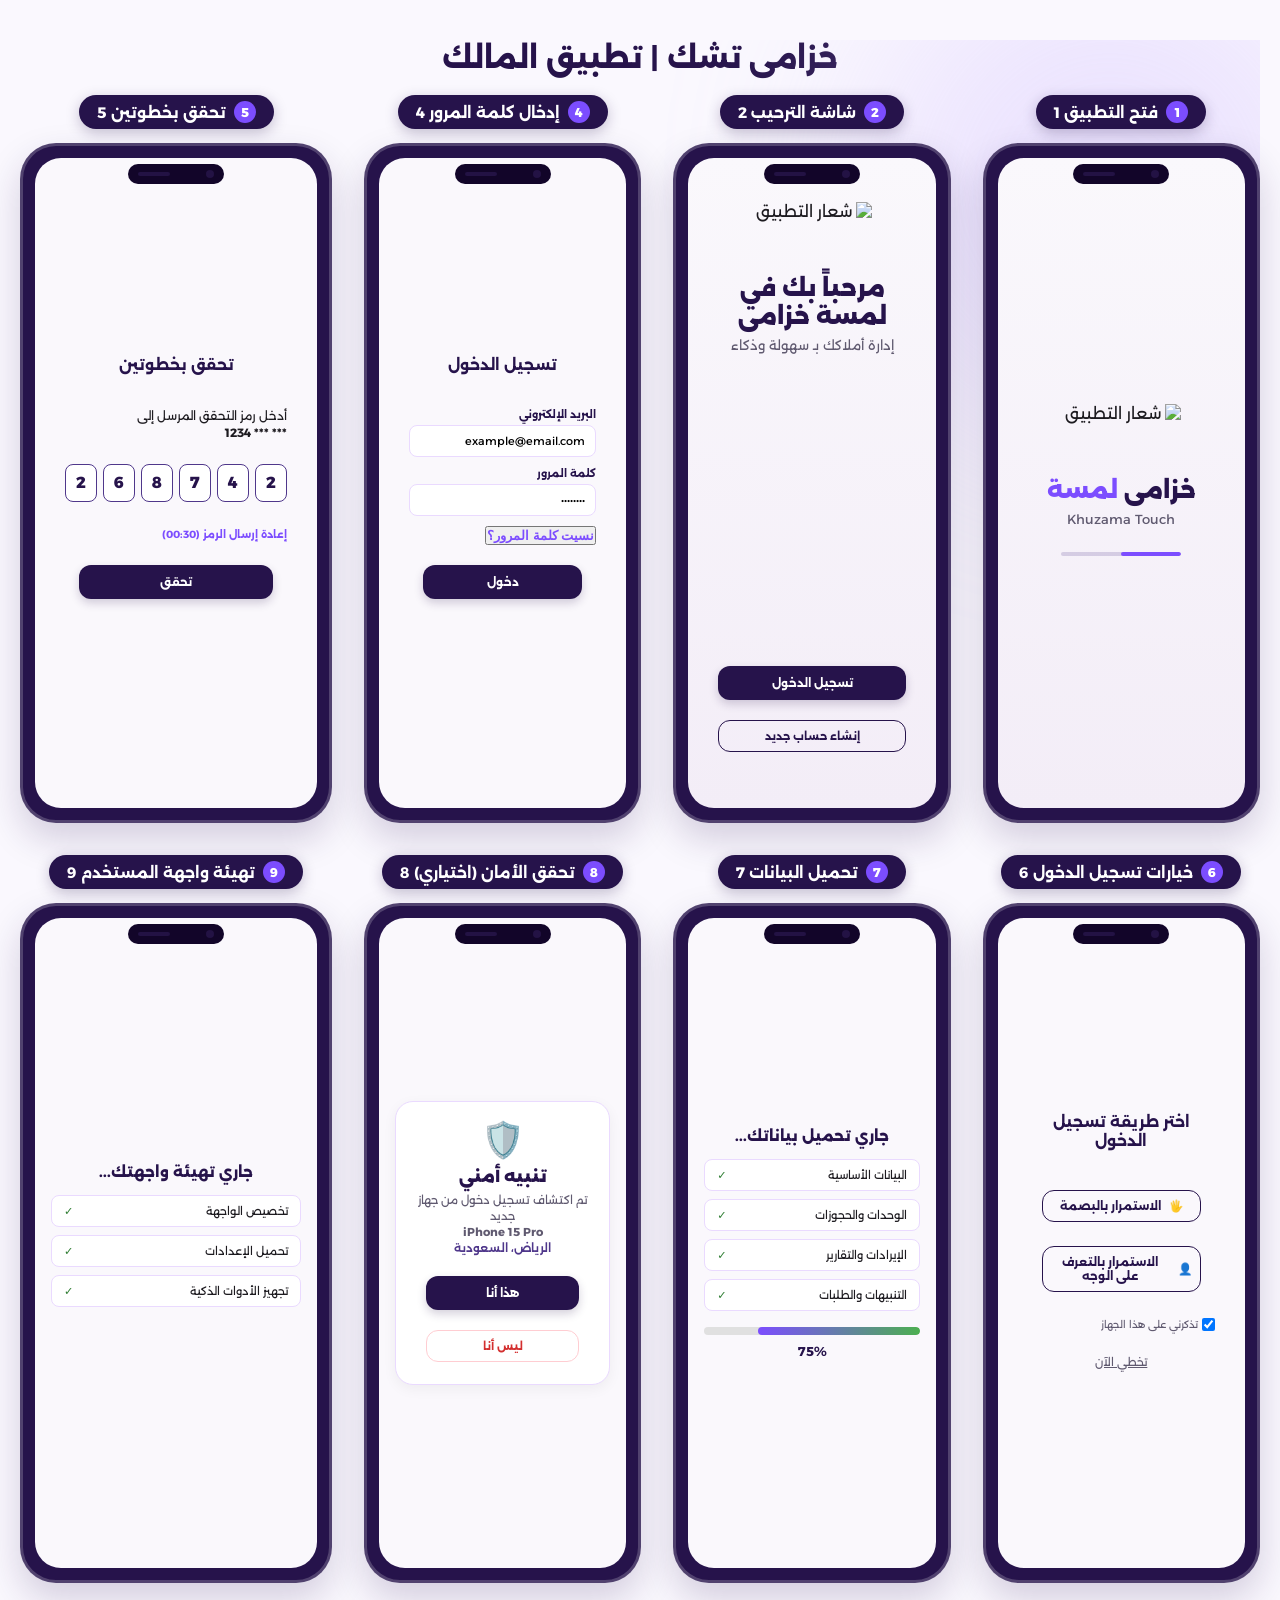
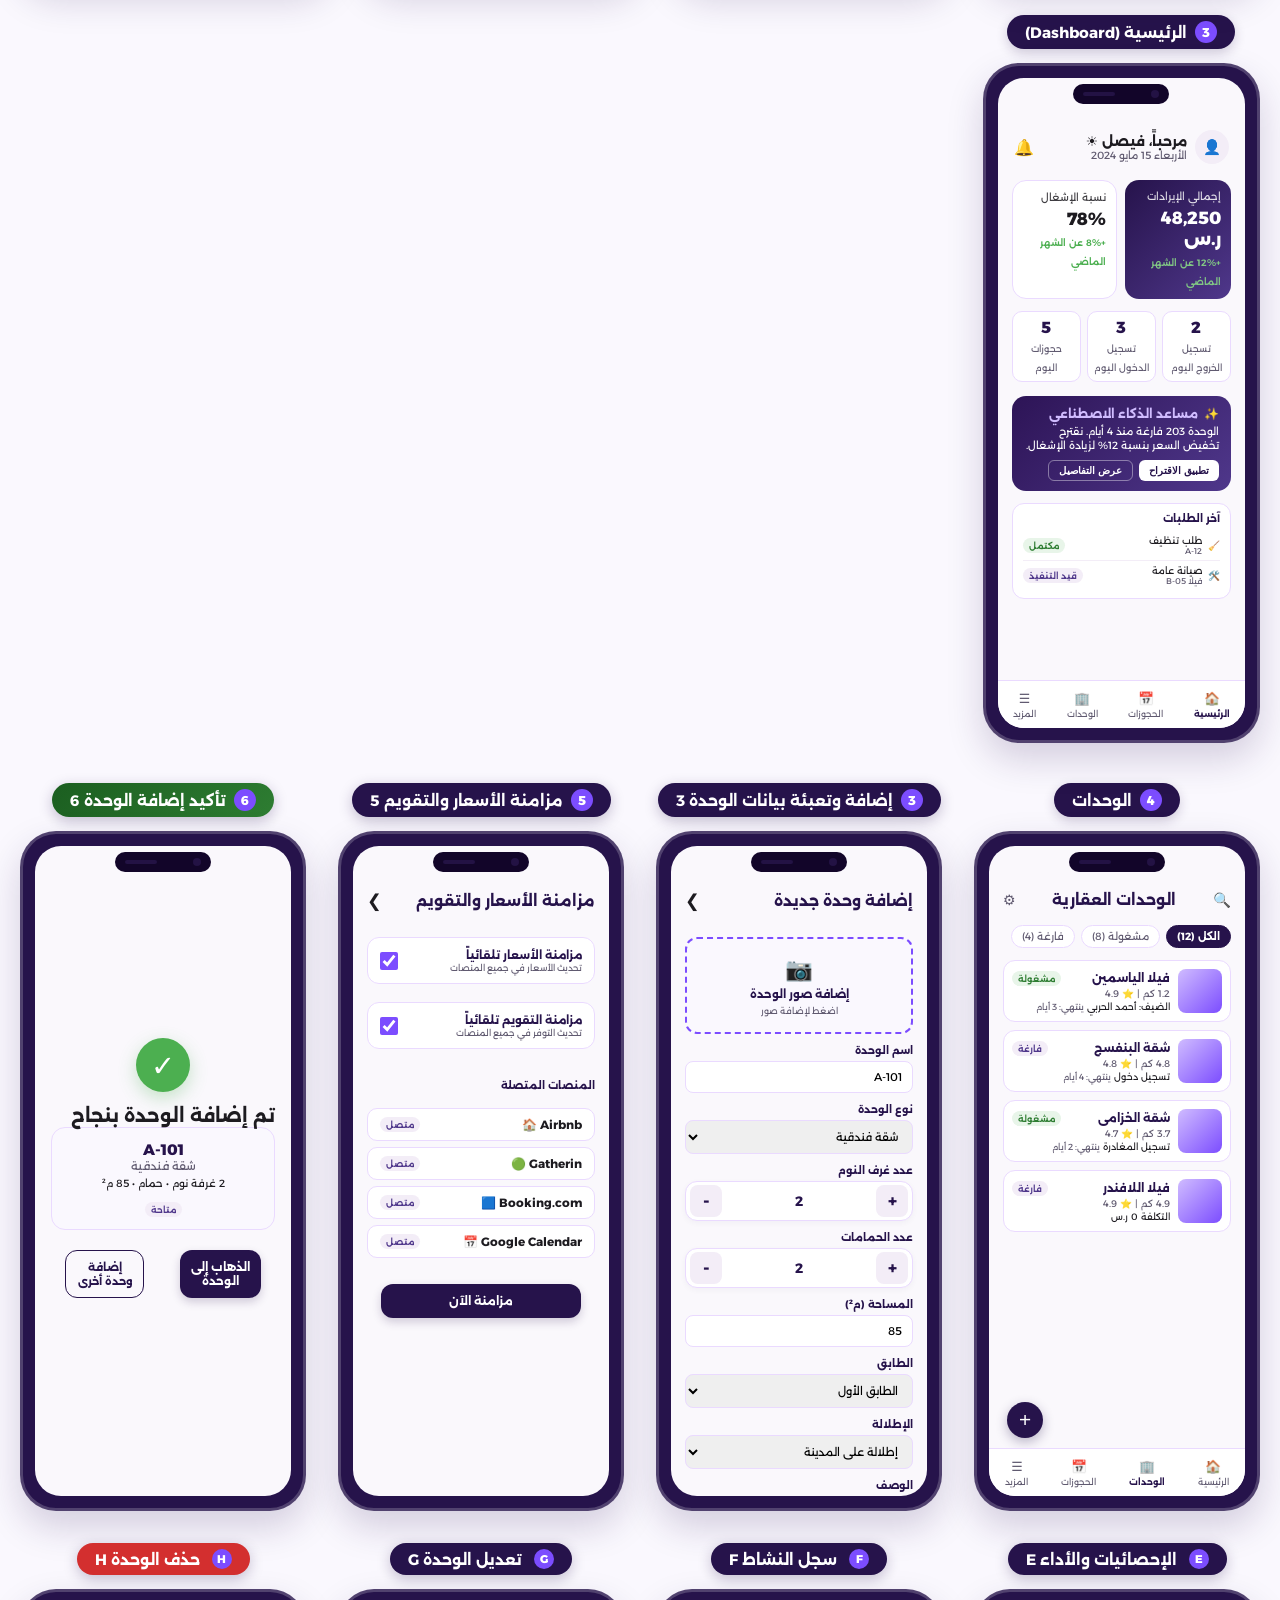
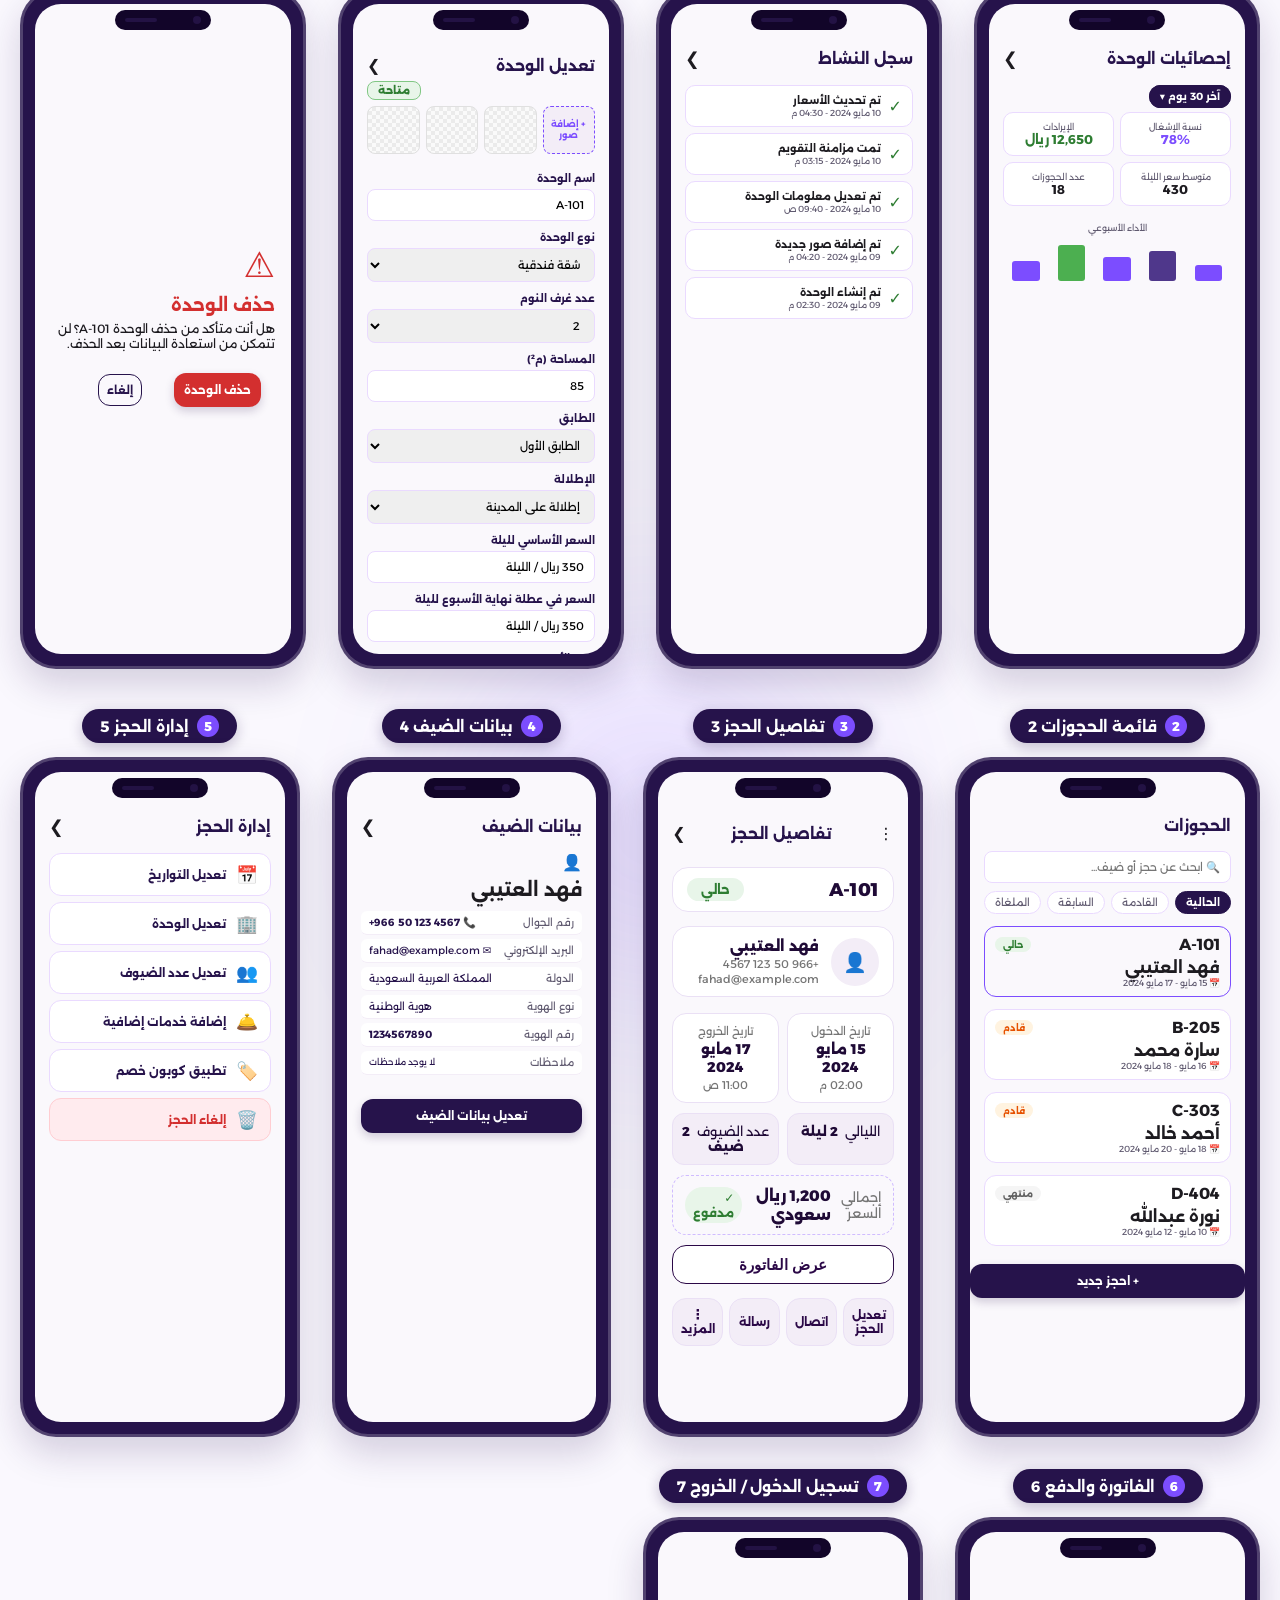
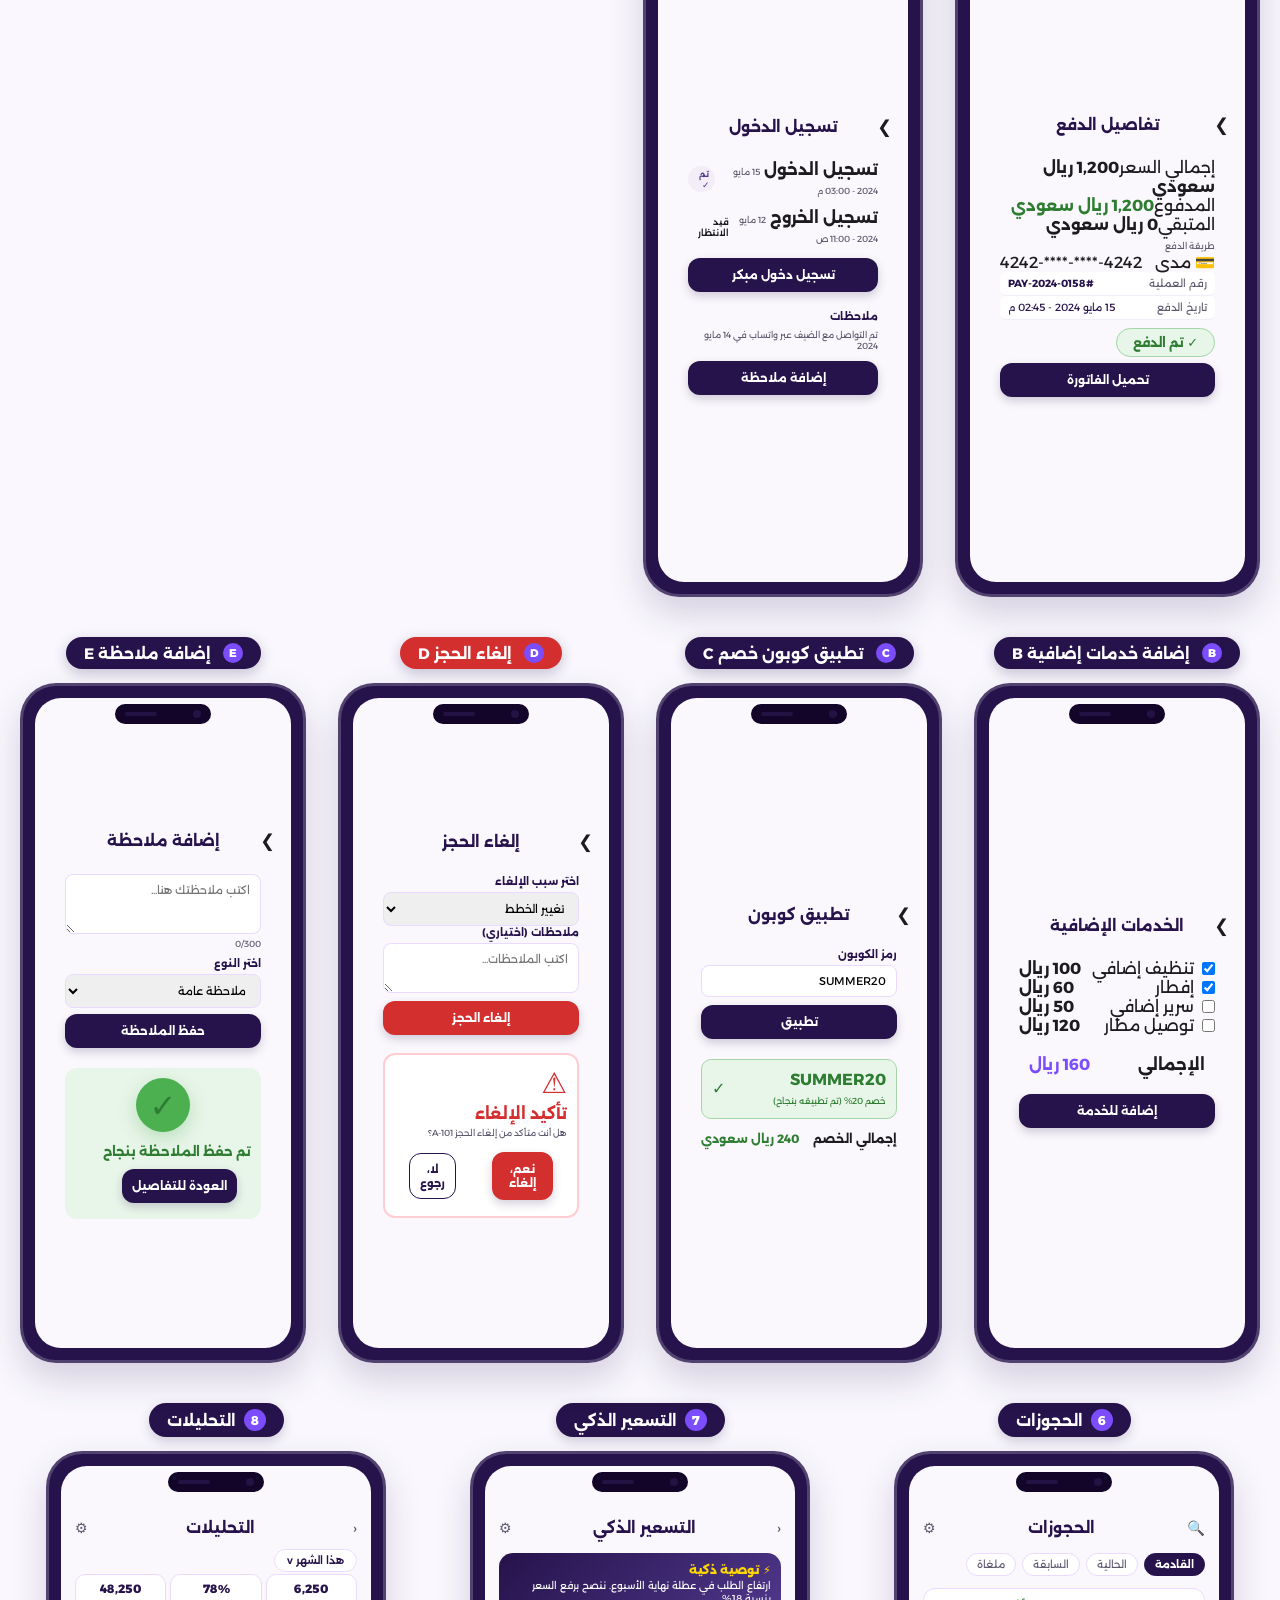
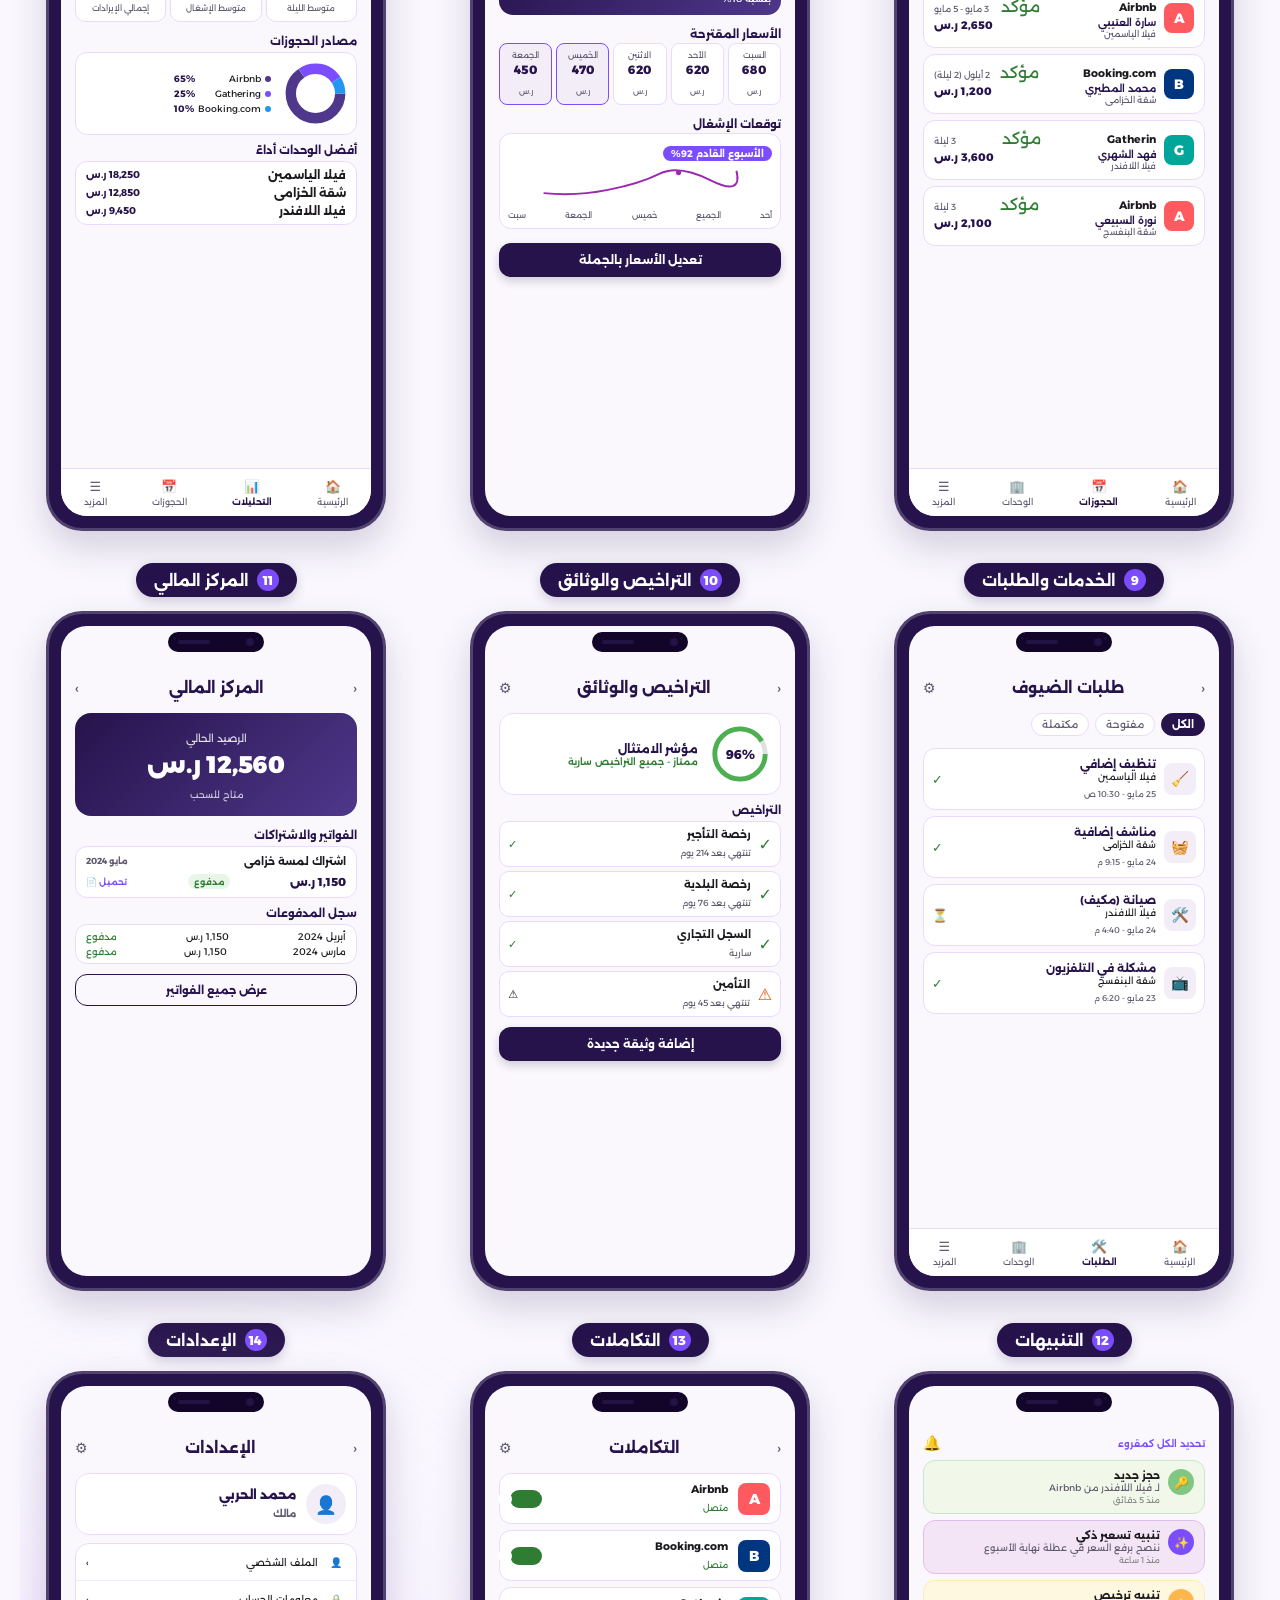
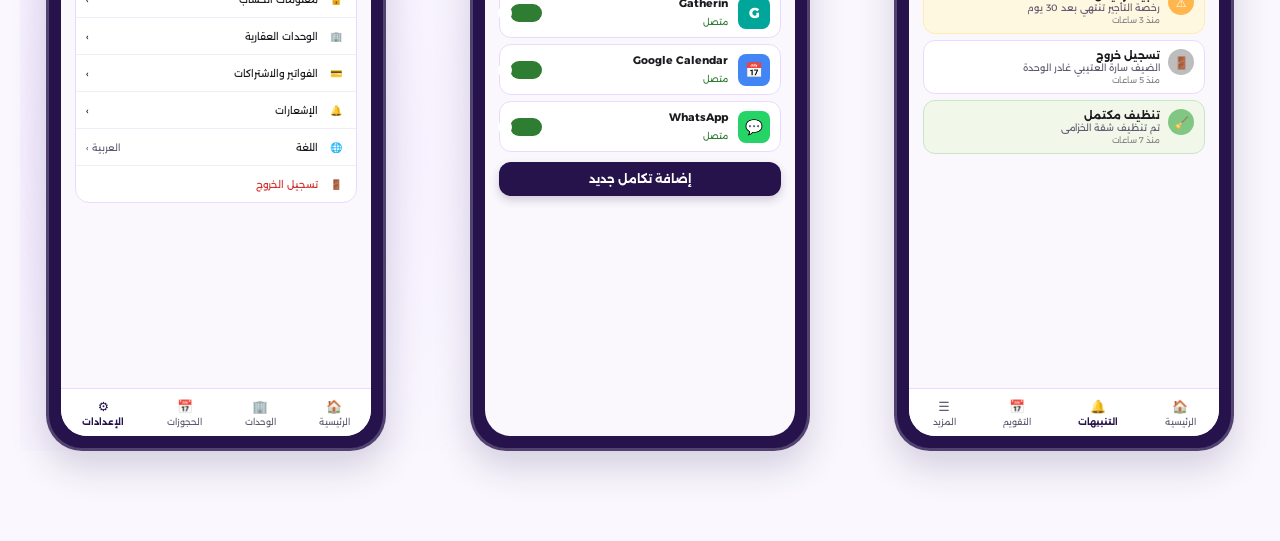
==== commit d7823770: "feat: add stepper component, update global styles, and clean up design assets" ====
--- a/index.html
+++ b/index.html
@@ -4,7 +4,7 @@
 <head>
   <meta charset="UTF-8">
   <meta name="viewport" content="width=device-width, initial-scale=1.0">
-  <title>خزامى تشك | تطبيق المالك - Khuzama Touch Owner App Poster</title>
+  <title>لمسة خزامى | تطبيق المالك - Khuzama Touch Owner App Poster</title>
   <!-- Google Fonts: Alexandria & Cairo for Arabic UI excellence -->
   <link rel="preconnect" href="https://fonts.googleapis.com">
   <link rel="preconnect" href="https://fonts.gstatic.com" crossorigin>
@@ -12,6 +12,7 @@
     href="https://fonts.googleapis.com/css2?family=Alexandria:wght@300;400;500;600;700;800;900&family=Cairo:wght@400;600;700;800;900&display=swap"
     rel="stylesheet">
   <link rel="stylesheet" href="styles.css">
+  <link rel="icon" type="image/png" href="App_icon.png">
 </head>
 
 <body class="poster-body">
@@ -23,6 +24,9 @@
   <div id="toast-container" class="toast-container"></div>
 
   <div class="poster-wrapper">
+    <header class="poster-main-header">
+      <h1 class="poster-main-title">خزامى تشك | تطبيق المالك</h1>
+    </header>
     <!-- Subtle Background Flower Watermarks & Glow Orbs -->
     <div class="bg-decorations">
       <div class="glow-orb orb-1"></div>
@@ -32,92 +36,10 @@
       <div class="flower-watermark watermark-bottom-right"></div>
     </div>
 
-    <!-- POSTER HEADER -->
-    <header class="poster-header">
-      <div class="header-branding">
-        <div class="logo-box">
-          <div class="logo-icon uploadable-img" title="اضغط لرفع الشعار">
-            <svg viewBox="0 0 100 100" fill="none">
-              <rect width="100" height="100" rx="24" fill="url(#logo-grad)" />
-              <!-- House Icon -->
-              <path d="M50 20 L25 42 V75 H75 V42 Z" stroke="white" stroke-width="5" stroke-linejoin="round"
-                fill="none" />
-              <path d="M42 75 V54 H58 V75" stroke="white" stroke-width="5" stroke-linejoin="round" fill="none" />
-              <!-- Lavender Flowers motif -->
-              <circle cx="30" cy="30" r="4" fill="#EADAFF" />
-              <circle cx="70" cy="30" r="4" fill="#EADAFF" />
-              <circle cx="24" cy="22" r="3" fill="#D0BCFF" />
-              <circle cx="76" cy="22" r="3" fill="#D0BCFF" />
-              <defs>
-                <linearGradient id="logo-grad" x1="0" y1="0" x2="100" y2="100">
-                  <stop offset="0%" stop-color="#4F378B" />
-                  <stop offset="100%" stop-color="#26134B" />
-                </linearGradient>
-              </defs>
-            </svg>
-          </div>
-          <div class="brand-text">
-            <h1 class="brand-title">خزامى<span class="brand-accent">تشك</span></h1>
-            <span class="brand-subtitle">تطبيق المالك</span>
-          </div>
-        </div>
-        <p class="brand-slogan">إدارة أسهل... أرباح أكثر | كافة شاشات التطبيق المتكاملة</p>
-      </div>
-
-      <!-- Feature Badges Callout Column -->
-      <div class="header-features">
-        <div class="feature-item">
-          <div class="feature-icon-box uploadable-icon" title="اضغط لرفع أيقونة">
-            <svg viewBox="0 0 24 24" fill="none" stroke="currentColor" stroke-width="2">
-              <path d="M14 2H6a2 2 0 0 0-2 2v16a2 2 0 0 0 2 2h12a2 2 0 0 0 2-2V8z"></path>
-              <polyline points="14 2 14 8 20 8"></polyline>
-              <line x1="16" y1="13" x2="8" y2="13"></line>
-              <line x1="16" y1="17" x2="8" y2="17"></line>
-            </svg>
-          </div>
-          <div class="feature-text">
-            <h4>إدارة متكاملة</h4>
-            <p>لكافة وحداتك العقارية</p>
-          </div>
-        </div>
-
-        <div class="feature-item">
-          <div class="feature-icon-box uploadable-icon" title="اضغط لرفع أيقونة">
-            <svg viewBox="0 0 24 24" fill="none" stroke="currentColor" stroke-width="2">
-              <path
-                d="M12 2L15.09 8.26L22 9.27L17 14.14L18.18 21.02L12 17.77L5.82 21.02L7 14.14L2 9.27L8.91 8.26L12 2Z">
-              </path>
-            </svg>
-          </div>
-          <div class="feature-text">
-            <h4>ذكاء اصطناعي</h4>
-            <p>لتسعير أعلى وإشغال أفضل</p>
-          </div>
-        </div>
-
-        <div class="feature-item">
-          <div class="feature-icon-box uploadable-icon" title="اضغط لرفع أيقونة">
-            <svg viewBox="0 0 24 24" fill="none" stroke="currentColor" stroke-width="2">
-              <line x1="18" y1="20" x2="18" y2="10"></line>
-              <line x1="12" y1="20" x2="12" y2="4"></line>
-              <line x1="6" y1="20" x2="6" y2="14"></line>
-            </svg>
-          </div>
-          <div class="feature-text">
-            <h4>تقارير واضحة</h4>
-            <p>لتحقيق أفضل أداء</p>
-          </div>
-        </div>
-      </div>
-    </header>
-
-    <!-- WORKFLOW FLOWCHART SECTION: Login to Dashboard Workflow (02_login_to_dashboard_workflow.jpeg) -->
+
+
+
     <section id="workflow-section" class="poster-section-block">
-      <div class="section-title-banner">
-        <div class="banner-badge">تسلسل المستخدم الشامل من تسجيل الدخول إلى الداشبورد (Workflow)</div>
-        <p class="banner-desc">جميع شاشات مسار وركفلو تسجيل الدخول</p>
-      </div>
-
       <!-- WORKFLOW SCREENS GRID -->
       <div class="workflow-screens-grid">
 
@@ -130,26 +52,12 @@
               <div class="speaker"></div>
             </div>
             <div class="phone-screen welcome-bg flex-center">
-              <div class="status-bar">
-                <span class="time">9:41</span>
-                <div class="icons">📶 🛜 🔋</div>
-              </div>
+
               <div class="welcome-hero center-splash">
                 <div class="welcome-logo uploadable-img" title="اضغط لرفع الشعار">
-                  <svg viewBox="0 0 100 100" fill="none">
-                    <rect width="100" height="100" rx="24" fill="url(#logo-grad-w1)" />
-                    <path d="M50 20 L25 42 V75 H75 V42 Z" stroke="white" stroke-width="5" fill="none" />
-                    <circle cx="30" cy="30" r="4" fill="#D0BCFF" />
-                    <circle cx="70" cy="30" r="4" fill="#D0BCFF" />
-                    <defs>
-                      <linearGradient id="logo-grad-w1" x1="0" y1="0" x2="100" y2="100">
-                        <stop offset="0%" stop-color="#4F378B" />
-                        <stop offset="100%" stop-color="#26134B" />
-                      </linearGradient>
-                    </defs>
-                  </svg>
-                </div>
-                <h2 class="welcome-brand">خزامى <span class="brand-accent">تشك</span></h2>
+                  <img src="App_icon.png" class="uploaded-custom-img" alt="شعار التطبيق">
+                </div>
+                <h2 class="welcome-brand">خزامى <span class="brand-accent">لمسة</span></h2>
                 <p class="welcome-tagline">Khuzama Touch</p>
                 <div class="splash-loader-bar">
                   <div class="loader-progress-fill"></div>
@@ -157,10 +65,6 @@
               </div>
             </div>
           </div>
-          <div class="flow-step-caption">
-            <span class="action-tag">إجراء المستخدم</span>
-            <p>فتح التطبيق من الأيقونة</p>
-          </div>
         </div>
 
         <!-- WORKFLOW STEP 2: شاشة الترحيب -->
@@ -172,62 +76,20 @@
               <div class="speaker"></div>
             </div>
             <div class="phone-screen welcome-bg">
-              <div class="status-bar">
-                <span class="time">9:41</span>
-                <div class="icons">📶 🛜 🔋</div>
-              </div>
+
               <div class="welcome-hero">
                 <div class="welcome-logo uploadable-img" title="اضغط لرفع الشعار">
-                  <svg viewBox="0 0 100 100" fill="none">
-                    <rect width="100" height="100" rx="24" fill="#4F378B" />
-                    <path d="M50 20 L25 42 V75 H75 V42 Z" stroke="white" stroke-width="5" fill="none" />
-                  </svg>
-                </div>
-                <h2 class="welcome-brand">مرحباً بك في<br>خزامى تشك</h2>
+                  <img src="App_icon.png" class="uploaded-custom-img" alt="شعار التطبيق">
+                </div>
+                <h2 class="welcome-brand">مرحباً بك في<br>لمسة خزامى</h2>
                 <p class="welcome-tagline">إدارة أملاكك بـ سهولة وذكاء</p>
               </div>
               <div class="welcome-actions">
-                <button class="primary-action-btn" onclick="openWorkflowModal(3)">تسجيل الدخول</button>
+                <button class="primary-action-btn" onclick="openWorkflowModal(4)">تسجيل الدخول</button>
                 <button class="outline-action-btn"
                   onclick="triggerToast('جاري فتح شاشة إنشاء حساب جديد...', 'info')">إنشاء حساب جديد</button>
               </div>
             </div>
-          </div>
-          <div class="flow-step-caption">
-            <span class="action-tag">إجراء المستخدم</span>
-            <p>المستخدم يختار تسجيل الدخول</p>
-          </div>
-        </div>
-
-        <!-- WORKFLOW STEP 3: إدخال البريد الإلكتروني -->
-        <div class="screen-card-container workflow-step-card" data-workflow-id="3" onclick="openWorkflowModal(3)">
-          <div class="screen-badge step-badge"><span class="badge-num">3</span> إدخال البريد الإلكتروني 3</div>
-          <div class="phone-frame">
-            <div class="phone-notch">
-              <div class="camera"></div>
-              <div class="speaker"></div>
-            </div>
-            <div class="phone-screen">
-              <div class="status-bar">
-                <span class="time">9:41</span>
-                <div class="icons">📶 🛜 🔋</div>
-              </div>
-              <div class="screen-nav-header center">
-                <h2 class="nav-title">تسجيل الدخول</h2>
-              </div>
-              <div class="login-form-box">
-                <div class="form-group">
-                  <label class="form-label">البريد الإلكتروني</label>
-                  <input type="email" class="form-input" value="example@email.com" placeholder="example@email.com">
-                </div>
-                <button class="primary-action-btn" onclick="openWorkflowModal(4)"
-                  style="margin-top: 16px;">التالي</button>
-              </div>
-            </div>
-          </div>
-          <div class="flow-step-caption">
-            <span class="action-tag">إجراء المستخدم</span>
-            <p>إدخال البريد الإلكتروني ثم الضغط على التالي</p>
           </div>
         </div>
 
@@ -239,15 +101,11 @@
               <div class="camera"></div>
               <div class="speaker"></div>
             </div>
-            <div class="phone-screen">
-              <div class="status-bar">
-                <span class="time">9:41</span>
-                <div class="icons">📶 🛜 🔋</div>
-              </div>
-              <div class="screen-nav-header center">
-                <h2 class="nav-title">تسجيل الدخول</h2>
-              </div>
-              <div class="login-form-box">
+            <div class="phone-screen flex-center-content" style="padding: 20px 16px;">
+              <div class="screen-nav-header center" style="width: 100%; margin-bottom: 12px; justify-content: center;">
+                <h2 class="nav-title" style="text-align: center; width: 100%;">تسجيل الدخول</h2>
+              </div>
+              <div class="login-form-box" style="width: 100%;">
                 <div class="form-group">
                   <label class="form-label">البريد الإلكتروني</label>
                   <input type="email" class="form-input" value="example@email.com" readonly>
@@ -257,17 +115,13 @@
                   <input type="password" class="form-input" value="••••••••" placeholder="كلمة المرور">
                 </div>
                 <div class="form-row-between">
-                  <a href="javascript:void(0)" class="forgot-link-sm" onclick="openForgotPasswordModal(event)">نسيت كلمة
-                    المرور؟</a>
+                  <button type="button" class="forgot-link-sm" onclick="openForgotPasswordModal(event)">نسيت كلمة
+                    المرور؟</button>
                 </div>
                 <button class="primary-action-btn" onclick="openWorkflowModal(5)"
                   style="margin-top: 10px;">دخول</button>
               </div>
             </div>
-          </div>
-          <div class="flow-step-caption">
-            <span class="action-tag">إجراء المستخدم</span>
-            <p>إدخال كلمة المرور ثم الضغط على دخول</p>
           </div>
         </div>
 
@@ -279,15 +133,12 @@
               <div class="camera"></div>
               <div class="speaker"></div>
             </div>
-            <div class="phone-screen">
-              <div class="status-bar">
-                <span class="time">9:41</span>
-                <div class="icons">📶 🛜 🔋</div>
-              </div>
-              <div class="screen-nav-header center">
-                <h2 class="nav-title">تحقق بخطوتين</h2>
-              </div>
-              <div class="login-form-box text-center">
+            <div class="phone-screen flex-center-content" style="padding: 20px 16px;">
+
+              <div class="screen-nav-header center" style="width: 100%; margin-bottom: 12px; justify-content: center;">
+                <h2 class="nav-title" style="text-align: center; width: 100%;">تحقق بخطوتين</h2>
+              </div>
+              <div class="login-form-box text-center" style="width: 100%;">
                 <p class="otp-instruction">أدخل رمز التحقق المرسل إلى<br><strong>*** *** 1234</strong></p>
                 <div class="otp-boxes-row">
                   <span class="otp-box">2</span>
@@ -304,10 +155,6 @@
               </div>
             </div>
           </div>
-          <div class="flow-step-caption">
-            <span class="action-tag">إجراء المستخدم</span>
-            <p>إدخال رمز التحقق ثم الضغط على تحقق</p>
-          </div>
         </div>
 
         <!-- WORKFLOW STEP 6: خيارات تسجيل الدخول -->
@@ -318,20 +165,17 @@
               <div class="camera"></div>
               <div class="speaker"></div>
             </div>
-            <div class="phone-screen">
-              <div class="status-bar">
-                <span class="time">9:41</span>
-                <div class="icons">📶 🛜 🔋</div>
-              </div>
-              <div class="screen-nav-header center">
-                <h2 class="nav-title">اختر طريقة تسجيل الدخول</h2>
-              </div>
-              <div class="login-form-box">
+            <div class="phone-screen flex-center-content" style="padding: 20px 16px;">
+
+              <div class="screen-nav-header center" style="width: 100%; margin-bottom: 12px; justify-content: center;">
+                <h2 class="nav-title" style="text-align: center; width: 100%;">اختر طريقة تسجيل الدخول</h2>
+              </div>
+              <div class="login-form-box" style="width: 100%;">
                 <button class="outline-action-btn biometric-option-btn" onclick="openWorkflowModal(7)">
                   <span class="uploadable-icon">🖐️</span> الاستمرار بالبصمة
                 </button>
                 <button class="outline-action-btn biometric-option-btn" onclick="openWorkflowModal(7)">
-                  <span class="uploadable-icon">👤</span> الاستمرار بوجهمك
+                  <span class="uploadable-icon">👤</span> الاستمرار بالتعرف على الوجه
                 </button>
                 <div class="form-row-between center-row" style="margin: 8px 0;">
                   <label class="checkbox-lbl"><input type="checkbox" checked> تذكرني على هذا الجهاز</label>
@@ -340,10 +184,6 @@
               </div>
             </div>
           </div>
-          <div class="flow-step-caption">
-            <span class="action-tag">اختيار اختياري</span>
-            <p>اختيار طريقة الدخول أو تخطي (اختياري)</p>
-          </div>
         </div>
 
         <!-- WORKFLOW STEP 7: تحميل البيانات -->
@@ -355,10 +195,7 @@
               <div class="speaker"></div>
             </div>
             <div class="phone-screen flex-center-content">
-              <div class="status-bar">
-                <span class="time">9:41</span>
-                <div class="icons">📶 🛜 🔋</div>
-              </div>
+
               <div class="loading-state-box">
                 <h3 class="loading-title">جاري تحميل بياناتك...</h3>
                 <ul class="loading-checklist">
@@ -374,10 +211,6 @@
               </div>
             </div>
           </div>
-          <div class="flow-step-caption">
-            <span class="system-tag">استجابة النظام</span>
-            <p>النظام يقوم بتحميل بيانات حسابك</p>
-          </div>
         </div>
 
         <!-- WORKFLOW STEP 8: تحقق الأمان (اختياري) -->
@@ -389,10 +222,7 @@
               <div class="speaker"></div>
             </div>
             <div class="phone-screen flex-center-content">
-              <div class="status-bar">
-                <span class="time">9:41</span>
-                <div class="icons">📶 🛜 🔋</div>
-              </div>
+
               <div class="sec-alert-box">
                 <div class="sec-alert-icon uploadable-icon">🛡️</div>
                 <h3 class="sec-alert-title">تنبيه أمني</h3>
@@ -406,10 +236,6 @@
               </div>
             </div>
           </div>
-          <div class="flow-step-caption">
-            <span class="system-tag">استجابة النظام</span>
-            <p>في حال تسجيل الدخول من جهاز جديد</p>
-          </div>
         </div>
 
         <!-- WORKFLOW STEP 9: تهيئة واجهة المستخدم -->
@@ -421,10 +247,7 @@
               <div class="speaker"></div>
             </div>
             <div class="phone-screen flex-center-content">
-              <div class="status-bar">
-                <span class="time">9:41</span>
-                <div class="icons">📶 🛜 🔋</div>
-              </div>
+
               <div class="loading-state-box">
                 <h3 class="loading-title">جاري تهيئة واجهتك...</h3>
                 <ul class="loading-checklist">
@@ -435,15 +258,10 @@
               </div>
             </div>
           </div>
-          <div class="flow-step-caption">
-            <span class="system-tag">استجابة النظام</span>
-            <p>تهيئة التطبيق حسب إعدادات المستخدم</p>
-          </div>
-        </div>
-
-        <!-- WORKFLOW STEP 10: الوصول للداشبورد -->
-        <div class="screen-card-container workflow-step-card" data-workflow-id="10" onclick="openWorkflowModal(10)">
-          <div class="screen-badge step-badge success-badge">الوصول للداشبورد (النجاح)</div>
+        </div>
+
+        <div class="screen-card-container" data-screen-id="3" onclick="openScreenModal(3)">
+          <div class="screen-badge"><span class="badge-num">3</span> الرئيسية (Dashboard)</div>
           <div class="phone-frame">
             <div class="phone-notch">
               <div class="camera"></div>
@@ -451,196 +269,208 @@
             </div>
             <div class="phone-screen">
               <div class="status-bar">
-                <span class="time">9:41</span>
-                <div class="icons">📶 🛜 🔋</div>
-              </div>
+              </div>
+
               <div class="app-header">
                 <div class="user-greeting">
-                  <span class="avatar-sm uploadable-icon">👤</span>
+                  <span class="avatar-sm uploadable-icon" title="اضغط لرفع صورة المستخدم">👤</span>
                   <div>
-                    <span class="sub-greeing">مرحباً، فيصل ☀️</span>
-                    <span class="date-tag">اليوم الأربعاء 15 مايو 2024</span>
-                  </div>
-                </div>
-                <div class="header-action-icon uploadable-icon">🔔</div>
-              </div>
+                    <span class="sub-greeting">مرحباً، فيصل ☀️</span>
+                    <span class="date-tag">الأربعاء 15 مايو 2024</span>
+                  </div>
+                </div>
+                <div class="header-action-icon uploadable-icon" title="اضغط لرفع أيقونة التنبيهات"
+                  onclick="openNotificationDetailsModal(event)">🔔</div>
+              </div>
+
               <div class="stats-row">
-                <div class="stat-box primary">
+                <div class="stat-box primary clickable-card" onclick="openRevenueDetailsModal(event)"
+                  title="انقر لعرض تفاصيل الإيرادات">
                   <span class="stat-label">إجمالي الإيرادات</span>
                   <div class="stat-val">48,250 <span class="cur">ر.س</span></div>
-                  <span class="stat-change pos">تم الإنشاء على +8%</span>
-                </div>
-                <div class="stat-box">
+                  <span class="stat-change pos">+12% عن الشهر الماضي</span>
+                </div>
+                <div class="stat-box clickable-card" onclick="openOccupancyReportModal(event)"
+                  title="انقر لعرض تقرير الإشغال">
                   <span class="stat-label">نسبة الإشغال</span>
                   <div class="stat-val">78%</div>
-                  <span class="stat-change pos">تم الإنشاء على +8%</span>
-                </div>
-              </div>
-              <div class="quick-counters-bar">
-                <div class="counter-item"><span class="num">2</span><span class="lbl">تسجيل الخروج</span></div>
-                <div class="counter-item"><span class="num">3</span><span class="lbl">تسجيل الدخول</span></div>
-                <div class="counter-item"><span class="num">5</span><span class="lbl">تسجيلات اليوم</span></div>
-              </div>
-              <div class="recent-req-widget">
+                  <span class="stat-change pos">+8% عن الشهر الماضي</span>
+                </div>
+              </div>
+
+              <div class="quick-counters-bar" onclick="openScreenModal(6)" style="cursor: pointer;">
+                <div class="counter-item">
+                  <span class="num">2</span>
+                  <span class="lbl">تسجيل الخروج اليوم</span>
+                </div>
+                <div class="counter-item">
+                  <span class="num">3</span>
+                  <span class="lbl">تسجيل الدخول اليوم</span>
+                </div>
+                <div class="counter-item clickable-card" onclick="openBookingDetailsModal(event)">
+                  <span class="num">5</span>
+                  <span class="lbl">حجوزات اليوم</span>
+                </div>
+              </div>
+
+              <div class="ai-banner-card clickable-card" onclick="openRecommendationDetailsModal(event)">
+                <div class="ai-header">
+                  <span class="ai-icon uploadable-icon">✨</span>
+                  <span>مساعد الذكاء الاصطناعي</span>
+                </div>
+                <p class="ai-text">الوحدة 203 فارغة منذ 4 أيام. نقترح تخفيض السعر بنسبة 12% لزيادة الإشغال.</p>
+                <div class="ai-btn-row">
+                  <button class="ai-action-btn"
+                    onclick="event.stopPropagation(); triggerToast('تم تطبيق التوصية بنجاح!', 'success')">تطبيق
+                    الاقتراح</button>
+                  <button class="ai-outline-btn" onclick="openRecommendationDetailsModal(event)">عرض التفاصيل</button>
+                </div>
+              </div>
+
+              <div class="recent-req-widget" onclick="openScreenModal(9)" style="cursor: pointer;">
                 <div class="sec-mini-head">آخر الطلبات</div>
                 <div class="mini-req-item">
                   <span class="icon uploadable-icon">🧹</span>
-                  <div class="m-info"><span>طلب تنظيف - شقة A-12</span></div>
-                  <span class="status-chip occupied">قيد التنفيذ</span>
+                  <div class="m-info"><span>طلب تنظيف</span><span class="sub">A-12</span></div>
+                  <span class="status-chip occupied">مكتمل</span>
                 </div>
                 <div class="mini-req-item">
                   <span class="icon uploadable-icon">🛠️</span>
-                  <div class="m-info"><span>صيانة عامة - فيلا B-05</span></div>
-                  <span class="status-chip vacant">جديد</span>
-                </div>
-              </div>
+                  <div class="m-info"><span>صيانة عامة</span><span class="sub">فيلا B-05</span></div>
+                  <span class="status-chip vacant">قيد التنفيذ</span>
+                </div>
+              </div>
+
               <div class="bottom-nav">
-                <div class="nav-item active"><span class="uploadable-icon">🏠</span><span>الرئيسية</span></div>
-                <div class="nav-item"><span class="uploadable-icon">🏢</span><span>الوحدات</span></div>
-                <div class="nav-item"><span class="uploadable-icon">📅</span><span>الحجوزات</span></div>
-                <div class="nav-item"><span class="uploadable-icon">☰</span><span>المزيد</span></div>
-              </div>
-            </div>
-          </div>
-          <div class="flow-step-caption success-caption">
-            <span class="system-tag success">تمت العملية بنجاح</span>
-            <p>الوصول للوحة التحكم (الداشبورد)</p>
-          </div>
-        </div>
+                <div class="nav-item active" onclick="openScreenModal(3)"><span
+                    class="uploadable-icon">🏠</span><span>الرئيسية</span></div>
+                <div class="nav-item" onclick="openScreenModal(6)"><span
+                    class="uploadable-icon">📅</span><span>الحجوزات</span></div>
+                <div class="nav-item" onclick="openScreenModal(4)"><span
+                    class="uploadable-icon">🏢</span><span>الوحدات</span></div>
+                <div class="nav-item" onclick="openMoreMenuModal(event)"><span
+                    class="uploadable-icon">☰</span><span>المزيد</span></div>
+              </div>
+            </div>
+          </div>
+        </div>
+
 
       </div>
     </section>
 
-    <!-- UNITS MANAGEMENT WORKFLOW SECTION: (03_units_management_workflow.jpeg) -->
+
     <section id="units-workflow-section" class="poster-section-block">
-      <div class="section-title-banner">
-        <div class="banner-badge">الخطوة 2: إدارة الوحدات - تسلسل تدفق المستخدم الكامل (Workflow)</div>
-        <p class="banner-desc">جميع شاشات مسار وركفلو إدارة الوحدات وإضافة وحدة جديدة وإدارة تفاصيلها ومزامنة الأسعار والتقويم</p>
-      </div>
-
       <!-- UNITS WORKFLOW SCREENS GRID -->
       <div class="workflow-screens-grid">
 
-        <!-- UNITS STEP 1: من الداشبورد -->
-        <div class="screen-card-container workflow-step-card" data-units-workflow-id="1" onclick="openUnitsWorkflowModal(1)">
-          <div class="screen-badge step-badge"><span class="badge-num">1</span> من الداشبورد 1</div>
-          <div class="phone-frame">
-            <div class="phone-notch"><div class="camera"></div><div class="speaker"></div></div>
+
+
+        <!-- SCREEN 4: الوحدات -->
+        <div class="screen-card-container" data-screen-id="4" onclick="openScreenModal(4)">
+          <div class="screen-badge"><span class="badge-num">4</span> الوحدات</div>
+          <div class="phone-frame">
+            <div class="phone-notch">
+              <div class="camera"></div>
+              <div class="speaker"></div>
+            </div>
             <div class="phone-screen">
-              <div class="status-bar">
-                <span class="time">9:41</span>
-                <div class="icons">📶 🛜 🔋</div>
-              </div>
-              <div class="app-header">
-                <div class="user-greeting">
-                  <span class="avatar-sm uploadable-icon">👤</span>
-                  <div>
-                    <span class="sub-greeing">مرحباً، فيصل ☀️</span>
-                    <span class="date-tag">الأربعاء 15 مايو 2024</span>
-                  </div>
-                </div>
-                <div class="header-action-icon uploadable-icon">🔔</div>
-              </div>
-              <div class="stats-row">
-                <div class="stat-box primary">
-                  <span class="stat-label">إجمالي الإيرادات</span>
-                  <div class="stat-val">48,250 <span class="cur">ر.س</span></div>
-                </div>
-                <div class="stat-box">
-                  <span class="stat-label">نسبة الإشغال</span>
-                  <div class="stat-val">78%</div>
-                </div>
-              </div>
-              <div class="quick-counters-bar">
-                <div class="counter-item"><span class="num">2</span><span class="lbl">تسجيل الخروج</span></div>
-                <div class="counter-item"><span class="num">3</span><span class="lbl">تسجيل الدخول</span></div>
-                <div class="counter-item"><span class="num">5</span><span class="lbl">حجوزات اليوم</span></div>
-              </div>
-              <div class="recent-req-widget">
-                <div class="sec-mini-head">آخر الطلبات</div>
-                <div class="mini-req-item">
-                  <span class="icon uploadable-icon">🧹</span>
-                  <div class="m-info"><span>طلب تنظيف - شقة A-12</span></div>
-                </div>
-              </div>
-              <div class="bottom-nav">
-                <div class="nav-item"><span class="uploadable-icon">🏠</span><span>الرئيسية</span></div>
-                <div class="nav-item active highlighted-ring"><span class="uploadable-icon">🏢</span><span>الوحدات</span></div>
-                <div class="nav-item"><span class="uploadable-icon">📅</span><span>الحجوزات</span></div>
-                <div class="nav-item"><span class="uploadable-icon">☰</span><span>المزيد</span></div>
-              </div>
-            </div>
-          </div>
-          <div class="flow-step-caption">
-            <span class="action-tag">إجراء المستخدم</span>
-            <p>الضغط على أيقونة "الوحدات"</p>
-          </div>
-        </div>
-
-        <!-- UNITS STEP 2: قائمة الوحدات -->
-        <div class="screen-card-container workflow-step-card" data-units-workflow-id="2" onclick="openUnitsWorkflowModal(2)">
-          <div class="screen-badge step-badge"><span class="badge-num">2</span> قائمة الوحدات 2</div>
-          <div class="phone-frame">
-            <div class="phone-notch"><div class="camera"></div><div class="speaker"></div></div>
-            <div class="phone-screen">
-              <div class="status-bar">
-                <span class="time">9:41</span>
-                <div class="icons">📶 🛜 🔋</div>
-              </div>
+
+
               <div class="screen-nav-header">
                 <span class="icon-btn uploadable-icon">🔍</span>
-                <h2 class="nav-title">إدارة الوحدات</h2>
+                <h2 class="nav-title">الوحدات العقارية</h2>
                 <span class="icon-btn uploadable-icon">⚙️</span>
               </div>
-              <div class="search-input-box" style="margin: 6px 12px;">
-                <input type="text" class="form-input search-sm" placeholder="ابحث عن وحدة..." readonly>
-              </div>
-              <div class="units-mini-list">
-                <div class="unit-mini-item">
-                  <div class="u-info"><strong>A-101</strong><span class="sub">شقة فندقية - 2 غرفة نوم</span></div>
-                  <span class="status-chip vacant">متاحة</span>
-                </div>
-                <div class="unit-mini-item">
-                  <div class="u-info"><strong>A-102</strong><span class="sub">شقة فندقية - غرفة نوم واحدة</span></div>
-                  <span class="status-chip occupied">محجوزة</span>
-                </div>
-                <div class="unit-mini-item">
-                  <div class="u-info"><strong>A-103</strong><span class="sub">استوديو - غرفة واحدة</span></div>
-                  <span class="status-chip vacant">متاحة</span>
-                </div>
-                <div class="unit-mini-item">
-                  <div class="u-info"><strong>A-201</strong><span class="sub">شقة فندقية - 3 غرف نوم</span></div>
-                  <span class="status-chip vacant">متاحة</span>
-                </div>
-                <div class="unit-mini-item">
-                  <div class="u-info"><strong>A-202</strong><span class="sub">شقة فندقية - غرفة نوم واحدة</span></div>
-                  <span class="status-chip maintenance">صيانة</span>
-                </div>
-              </div>
-              <div style="padding: 10px 12px;">
-                <button class="primary-action-btn" onclick="openUnitsWorkflowModal(3)">+ إضافة وحدة جديدة</button>
-              </div>
-            </div>
-          </div>
-          <div class="flow-step-caption">
-            <span class="action-tag">إجراء المستخدم</span>
-            <p>عرض جميع الوحدات مع الحالة الحالية ثم الضغط على "+ إضافة وحدة جديدة"</p>
-          </div>
-        </div>
-
-        <!-- UNITS STEP 3: إضافة وحدة جديدة -->
-        <div class="screen-card-container workflow-step-card" data-units-workflow-id="3" onclick="openUnitsWorkflowModal(3)">
-          <div class="screen-badge step-badge"><span class="badge-num">3</span> إضافة وحدة جديدة 3</div>
-          <div class="phone-frame">
-            <div class="phone-notch"><div class="camera"></div><div class="speaker"></div></div>
+
+              <div class="tabs-pills">
+                <span class="pill-tab active">الكل (12)</span>
+                <span class="pill-tab">مشغولة (8)</span>
+                <span class="pill-tab">فارغة (4)</span>
+              </div>
+
+              <div class="units-list">
+                <div class="unit-card">
+                  <div class="unit-thumb placeholder-img uploadable-img" title="اضغط لرفع صورة العقار"></div>
+                  <div class="unit-info">
+                    <div class="unit-head">
+                      <span class="unit-name">فيلا الياسمين</span>
+                      <span class="status-chip occupied">مشغولة</span>
+                    </div>
+                    <div class="unit-sub">1.2 كم | ⭐ 4.9</div>
+                    <div class="unit-guest">الضيف: أحمد الحربي <span class="time-rem">ينتهي: 3 أيام</span></div>
+                  </div>
+                </div>
+
+                <div class="unit-card">
+                  <div class="unit-thumb placeholder-img uploadable-img" title="اضغط لرفع صورة العقار"></div>
+                  <div class="unit-info">
+                    <div class="unit-head">
+                      <span class="unit-name">شقة البنفسج</span>
+                      <span class="status-chip vacant">فارغة</span>
+                    </div>
+                    <div class="unit-sub">4.8 كم | ⭐ 4.8</div>
+                    <div class="unit-guest">تسجيل دخول <span class="time-rem">ينتهي: 4 أيام</span></div>
+                  </div>
+                </div>
+
+                <div class="unit-card">
+                  <div class="unit-thumb placeholder-img uploadable-img" title="اضغط لرفع صورة العقار"></div>
+                  <div class="unit-info">
+                    <div class="unit-head">
+                      <span class="unit-name">شقة الخزامى</span>
+                      <span class="status-chip occupied">مشغولة</span>
+                    </div>
+                    <div class="unit-sub">3.7 كم | ⭐ 4.7</div>
+                    <div class="unit-guest">تسجيل المغادرة <span class="time-rem">ينتهي: 2 أيام</span></div>
+                  </div>
+                </div>
+
+                <div class="unit-card">
+                  <div class="unit-thumb placeholder-img uploadable-img" title="اضغط لرفع صورة العقار"></div>
+                  <div class="unit-info">
+                    <div class="unit-head">
+                      <span class="unit-name">فيلا اللافندر</span>
+                      <span class="status-chip vacant">فارغة</span>
+                    </div>
+                    <div class="unit-sub">4.9 كم | ⭐ 4.9</div>
+                    <div class="unit-guest">التكلفة 0 ر.س</div>
+                  </div>
+                </div>
+              </div>
+
+              <button class="fab-btn" onclick="openQuickActionModal('add_unit', event)">+</button>
+
+              <div class="bottom-nav">
+                <div class="nav-item" onclick="openScreenModal(3)"><span
+                    class="uploadable-icon">🏠</span><span>الرئيسية</span></div>
+                <div class="nav-item active" onclick="openScreenModal(4)"><span
+                    class="uploadable-icon">🏢</span><span>الوحدات</span></div>
+                <div class="nav-item" onclick="openScreenModal(6)"><span
+                    class="uploadable-icon">📅</span><span>الحجوزات</span></div>
+                <div class="nav-item" onclick="openMoreMenuModal(event)"><span
+                    class="uploadable-icon">☰</span><span>المزيد</span></div>
+              </div>
+            </div>
+          </div>
+        </div>
+
+
+        <!-- UNITS STEP 3: إضافة وتعبئة بيانات الوحدة -->
+        <div class="screen-card-container workflow-step-card" data-units-workflow-id="3"
+          onclick="openUnitsWorkflowModal(3)">
+          <div class="screen-badge step-badge"><span class="badge-num">3</span> إضافة وتعبئة بيانات الوحدة 3</div>
+          <div class="phone-frame">
+            <div class="phone-notch">
+              <div class="camera"></div>
+              <div class="speaker"></div>
+            </div>
             <div class="phone-screen">
-              <div class="status-bar">
-                <span class="time">9:41</span>
-                <div class="icons">📶 🛜 🔋</div>
-              </div>
+
               <div class="screen-nav-header center">
-                <span class="back-arrow" onclick="openUnitsWorkflowModal(2)">❮</span>
                 <h2 class="nav-title">إضافة وحدة جديدة</h2>
+
+                <span class="back-arrow" onclick="openUnitsWorkflowModal(2)">❯</span>
               </div>
               <div class="login-form-box scrollable-form">
                 <div class="image-upload-dashed uploadable-img" title="اضغط لرفع صور الوحدة">
@@ -650,64 +480,29 @@
                 </div>
                 <div class="form-group">
                   <label class="form-label">اسم الوحدة</label>
-                  <input type="text" class="form-input" placeholder="مثال A-101" value="مثال A-101">
+                  <input type="text" class="form-input" value="A-101">
                 </div>
                 <div class="form-group">
                   <label class="form-label">نوع الوحدة</label>
-                  <select class="form-input"><option>شقة فندقية</option></select>
+                  <select class="form-input">
+                    <option>شقة فندقية</option>
+                  </select>
                 </div>
                 <div class="form-group">
                   <label class="form-label">عدد غرف النوم</label>
-                  <select class="form-input"><option>اختر عدد الغرف</option></select>
+                  <div class="stepper-input-group">
+                    <button type="button" class="stepper-btn btn-minus" data-action="decrement">-</button>
+                    <input type="number" class="stepper-field" value="2" min="1" max="20" step="1">
+                    <button type="button" class="stepper-btn btn-plus" data-action="increment">+</button>
+                  </div>
                 </div>
                 <div class="form-group">
                   <label class="form-label">عدد الحمامات</label>
-                  <select class="form-input"><option>اختر عدد الحمامات</option></select>
-                </div>
-                <div class="form-group">
-                  <label class="form-label">المساحة (م²)</label>
-                  <input type="text" class="form-input" placeholder="أدخل المساحة">
-                </div>
-                <button class="primary-action-btn" onclick="openUnitsWorkflowModal(4)" style="margin-top: 10px;">حفظ الوحدة</button>
-              </div>
-            </div>
-          </div>
-          <div class="flow-step-caption">
-            <span class="action-tag">إجراء المستخدم</span>
-            <p>إدخال البيانات الأساسية ثم الضغط على "حفظ الوحدة"</p>
-          </div>
-        </div>
-
-        <!-- UNITS STEP 4: تعبئة بيانات الوحدة -->
-        <div class="screen-card-container workflow-step-card" data-units-workflow-id="4" onclick="openUnitsWorkflowModal(4)">
-          <div class="screen-badge step-badge"><span class="badge-num">4</span> تعبئة بيانات الوحدة 4</div>
-          <div class="phone-frame">
-            <div class="phone-notch"><div class="camera"></div><div class="speaker"></div></div>
-            <div class="phone-screen">
-              <div class="status-bar">
-                <span class="time">9:41</span>
-                <div class="icons">📶 🛜 🔋</div>
-              </div>
-              <div class="screen-nav-header center">
-                <span class="back-arrow" onclick="openUnitsWorkflowModal(3)">❮</span>
-                <h2 class="nav-title">إضافة وحدة جديدة</h2>
-              </div>
-              <div class="login-form-box scrollable-form">
-                <div class="form-group">
-                  <label class="form-label">اسم الوحدة</label>
-                  <input type="text" class="form-input" value="A-101">
-                </div>
-                <div class="form-group">
-                  <label class="form-label">نوع الوحدة</label>
-                  <select class="form-input"><option>شقة فندقية</option></select>
-                </div>
-                <div class="form-group">
-                  <label class="form-label">عدد غرف النوم</label>
-                  <select class="form-input"><option>2</option></select>
-                </div>
-                <div class="form-group">
-                  <label class="form-label">عدد الحمامات</label>
-                  <select class="form-input"><option>2</option></select>
+                  <div class="stepper-input-group">
+                    <button type="button" class="stepper-btn btn-minus" data-action="decrement">-</button>
+                    <input type="number" class="stepper-field" value="2" min="1" max="10" step="1">
+                    <button type="button" class="stepper-btn btn-plus" data-action="increment">+</button>
+                  </div>
                 </div>
                 <div class="form-group">
                   <label class="form-label">المساحة (م²)</label>
@@ -715,39 +510,88 @@
                 </div>
                 <div class="form-group">
                   <label class="form-label">الطابق</label>
-                  <select class="form-input"><option>الطابق الأول</option></select>
+                  <select class="form-input">
+                    <option>الطابق الأول</option>
+                  </select>
                 </div>
                 <div class="form-group">
                   <label class="form-label">الإطلالة</label>
-                  <select class="form-input"><option>إطلالة على المدينة</option></select>
+                  <select class="form-input">
+                    <option>إطلالة على المدينة</option>
+                  </select>
                 </div>
                 <div class="form-group">
                   <label class="form-label">الوصف</label>
                   <textarea class="form-input" rows="2" style="resize:none;">شقة فندقية فاخرة ومجهزة بالكامل</textarea>
                 </div>
-                <button class="primary-action-btn" onclick="openUnitsWorkflowModal(5)" style="margin-top: 10px;">حفظ الوحدة</button>
-              </div>
-            </div>
-          </div>
-          <div class="flow-step-caption">
-            <span class="action-tag">إجراء المستخدم</span>
-            <p>إكمال جميع البيانات ثم الضغط على "حفظ الوحدة"</p>
+                <div class="form-group" style="margin-top: 6px;">
+                  <label class="form-label">التقويم والتوفر</label>
+                  <div class="cal-mini-wrap"
+                    style="background: #FAF8FC; border: 1px solid #EADAFF; border-radius: 10px; padding: 6px;">
+                    <div class="cal-month-head">
+                      <span class="arrow">❮</span>
+                      <strong>مايو 2024</strong>
+                      <span class="arrow">❯</span>
+                    </div>
+                    <div class="calendar-days-grid" style="font-size:0.55rem;">
+                      <div class="day-cell muted">ح</div>
+                      <div class="day-cell muted">ن</div>
+                      <div class="day-cell muted">ث</div>
+                      <div class="day-cell muted">ر</div>
+                      <div class="day-cell muted">خ</div>
+                      <div class="day-cell muted">ج</div>
+                      <div class="day-cell muted">س</div>
+                      <div class="day-cell">1</div>
+                      <div class="day-cell active-green">2</div>
+                      <div class="day-cell active-green">3</div>
+                      <div class="day-cell">4</div>
+                      <div class="day-cell">5</div>
+                      <div class="day-cell">6</div>
+                      <div class="day-cell">7</div>
+                      <div class="day-cell">8</div>
+                      <div class="day-cell">9</div>
+                      <div class="day-cell">10</div>
+                      <div class="day-cell">11</div>
+                      <div class="day-cell">12</div>
+                      <div class="day-cell">13</div>
+                      <div class="day-cell">14</div>
+                      <div class="day-cell active-purple">15</div>
+                      <div class="day-cell active-purple">16</div>
+                      <div class="day-cell active-purple">17</div>
+                      <div class="day-cell active-purple">18</div>
+                      <div class="day-cell">19</div>
+                      <div class="day-cell">20</div>
+                      <div class="day-cell">21</div>
+                    </div>
+                    <div class="booking-mini-card"
+                      style="margin: 6px 4px 2px; padding: 6px 8px; background: #F3EDF7; border-radius: 8px; font-size: 0.65rem;">
+                      <strong>حجز B-305#</strong><br>
+                      <span class="muted-xs">من 15 مايو - 18 مايو</span><br>
+                      <span class="font-bold">الضيف: أحمد محمد</span>
+                    </div>
+                  </div>
+                </div>
+                <button class="primary-action-btn" onclick="openUnitsWorkflowModal(5)" style="margin-top: 10px;">حفظ
+                  الوحدة</button>
+              </div>
+            </div>
           </div>
         </div>
 
         <!-- UNITS STEP 5: مزامنة الأسعار والتقويم -->
-        <div class="screen-card-container workflow-step-card" data-units-workflow-id="5" onclick="openUnitsWorkflowModal(5)">
+        <div class="screen-card-container workflow-step-card" data-units-workflow-id="5"
+          onclick="openUnitsWorkflowModal(5)">
           <div class="screen-badge step-badge"><span class="badge-num">5</span> مزامنة الأسعار والتقويم 5</div>
           <div class="phone-frame">
-            <div class="phone-notch"><div class="camera"></div><div class="speaker"></div></div>
+            <div class="phone-notch">
+              <div class="camera"></div>
+              <div class="speaker"></div>
+            </div>
             <div class="phone-screen">
-              <div class="status-bar">
-                <span class="time">9:41</span>
-                <div class="icons">📶 🛜 🔋</div>
-              </div>
+
               <div class="screen-nav-header center">
-                <span class="back-arrow" onclick="openUnitsWorkflowModal(4)">❮</span>
                 <h2 class="nav-title">مزامنة الأسعار والتقويم</h2>
+                <span class="back-arrow" onclick="openUnitsWorkflowModal(3)">❯</span>
               </div>
               <div class="login-form-box">
                 <div class="toggle-row-box">
@@ -766,43 +610,46 @@
                 </div>
                 <div class="sec-mini-head" style="margin-top: 12px; margin-bottom: 6px;">المنصات المتصلة</div>
                 <div class="platform-sync-list">
-                  <div class="platform-sync-item">
+                  <div class="platform-sync-item" onclick="triggerToast('إعدادات المنصة', 'info')"
+                    style="cursor: pointer;">
                     <span class="p-brand red font-bold">Airbnb 🏠</span>
                     <span class="status-chip vacant">متصل</span>
                   </div>
-                  <div class="platform-sync-item">
+                  <div class="platform-sync-item" onclick="triggerToast('إعدادات المنصة', 'info')"
+                    style="cursor: pointer;">
                     <span class="p-brand blue font-bold">Gatherin 🟢</span>
                     <span class="status-chip vacant">متصل</span>
                   </div>
-                  <div class="platform-sync-item">
+                  <div class="platform-sync-item" onclick="triggerToast('إعدادات المنصة', 'info')"
+                    style="cursor: pointer;">
                     <span class="p-brand dark-blue font-bold">Booking.com 🟦</span>
                     <span class="status-chip vacant">متصل</span>
                   </div>
-                  <div class="platform-sync-item">
+                  <div class="platform-sync-item" onclick="triggerToast('إعدادات المنصة', 'info')"
+                    style="cursor: pointer;">
                     <span class="p-brand green font-bold">Google Calendar 📅</span>
                     <span class="status-chip vacant">متصل</span>
                   </div>
                 </div>
-                <button class="primary-action-btn" onclick="openUnitsWorkflowModal(6)" style="margin-top: 16px;">مزامنة الآن</button>
-              </div>
-            </div>
-          </div>
-          <div class="flow-step-caption">
-            <span class="action-tag">إجراء المستخدم</span>
-            <p>تفعيل المزامنة ثم الضغط على "مزامنة الآن"</p>
-          </div>
+                <button class="primary-action-btn" onclick="openUnitsWorkflowModal(6)" style="margin-top: 16px;">مزامنة
+                  الآن</button>
+              </div>
+            </div>
+          </div>
+
         </div>
 
         <!-- UNITS STEP 6: تأكيد إضافة الوحدة -->
-        <div class="screen-card-container workflow-step-card" data-units-workflow-id="6" onclick="openUnitsWorkflowModal(6)">
+        <div class="screen-card-container workflow-step-card" data-units-workflow-id="6"
+          onclick="openUnitsWorkflowModal(6)">
           <div class="screen-badge step-badge success-badge"><span class="badge-num">6</span> تأكيد إضافة الوحدة 6</div>
           <div class="phone-frame">
-            <div class="phone-notch"><div class="camera"></div><div class="speaker"></div></div>
+            <div class="phone-notch">
+              <div class="camera"></div>
+              <div class="speaker"></div>
+            </div>
             <div class="phone-screen flex-center-content" style="padding: 20px 16px;">
-              <div class="status-bar">
-                <span class="time">9:41</span>
-                <div class="icons">📶 🛜 🔋</div>
-              </div>
+
               <div class="success-confirm-box text-center">
                 <div class="big-check-circle">✓</div>
                 <h3 class="success-title">تم إضافة الوحدة بنجاح</h3>
@@ -812,190 +659,32 @@
                   <p class="u-meta">2 غرفة نوم • حمام • 85 م²</p>
                   <span class="status-chip vacant">متاحة</span>
                 </div>
-                <button class="outline-action-btn" onclick="openUnitsWorkflowModal(3)" style="margin-bottom: 8px;">إضافة وحدة أخرى</button>
-                <button class="primary-action-btn" onclick="openUnitsWorkflowModal(7)">الذهاب إلى الوحدة</button>
-              </div>
-            </div>
-          </div>
-          <div class="flow-step-caption success-caption">
-            <span class="system-tag success">تمت العملية بنجاح</span>
-            <p>تمت إضافة الوحدة بنجاح ويمكن إضافة أخرى أو الذهاب للوحدة</p>
-          </div>
-        </div>
-
-        <!-- UNITS STEP A: معلومات الوحدة -->
-        <div class="screen-card-container workflow-step-card" data-units-workflow-id="7" onclick="openUnitsWorkflowModal(7)">
-          <div class="screen-badge step-badge"><span class="badge-letter">A</span> معلومات الوحدة A</div>
-          <div class="phone-frame">
-            <div class="phone-notch"><div class="camera"></div><div class="speaker"></div></div>
+                <div style="display: flex; gap: 8px;">
+                  <button class="primary-action-btn" onclick="openUnitsWorkflowModal(13)" style="flex: 1;">الذهاب إلى
+                    الوحدة</button>
+                  <button class="outline-action-btn" onclick="openUnitsWorkflowModal(3)" style="flex: 1;">إضافة وحدة
+                    أخرى</button>
+
+                </div>
+              </div>
+            </div>
+          </div>
+        </div>
+
+        <!-- UNITS STEP E: الإحصائيات والأداء -->
+        <div class="screen-card-container workflow-step-card" data-units-workflow-id="11"
+          onclick="openUnitsWorkflowModal(11)">
+          <div class="screen-badge step-badge"><span class="badge-letter">E</span> الإحصائيات والأداء E</div>
+          <div class="phone-frame">
+            <div class="phone-notch">
+              <div class="camera"></div>
+              <div class="speaker"></div>
+            </div>
             <div class="phone-screen">
-              <div class="status-bar">
-                <span class="time">9:41</span>
-                <div class="icons">📶 🛜 🔋</div>
-              </div>
+
               <div class="screen-nav-header center">
-                <span class="back-arrow" onclick="openUnitsWorkflowModal(2)">❮</span>
-                <h2 class="nav-title">معلومات الوحدة</h2>
-              </div>
-              <div class="unit-detail-body scrollable-form">
-                <div class="unit-banner-img placeholder-img uploadable-img" title="اضغط لرفع صورة الوحدة">
-                  <span class="status-chip vacant top-right">متاحة</span>
-                </div>
-                <div class="info-table-list">
-                  <div class="info-row"><span class="lbl">الاسم</span><span class="val font-bold">A-101</span></div>
-                  <div class="info-row"><span class="lbl">النوع</span><span class="val">شقة فندقية</span></div>
-                  <div class="info-row"><span class="lbl">غرف النوم</span><span class="val">2</span></div>
-                  <div class="info-row"><span class="lbl">الحمامات</span><span class="val">2</span></div>
-                  <div class="info-row"><span class="lbl">المساحة</span><span class="val">85 م²</span></div>
-                  <div class="info-row"><span class="lbl">الطابق</span><span class="val">الطابق الأول</span></div>
-                  <div class="info-row"><span class="lbl">الإطلالة</span><span class="val">إطلالة على المدينة</span></div>
-                  <div class="info-row"><span class="lbl">الوصف</span><span class="val">شقة فندقية فاخرة ومجهزة بالكامل</span></div>
-                </div>
-                <button class="primary-action-btn" onclick="openUnitsWorkflowModal(13)" style="margin-top: 10px;">حفظ وتعديل الوحدة</button>
-                <button class="outline-action-btn danger-text" onclick="openUnitsWorkflowModal(14)" style="margin-top: 6px;">حذف الوحدة</button>
-              </div>
-            </div>
-          </div>
-          <div class="flow-step-caption">
-            <span class="sub-flow-tag">تفاصيل الوحدة</span>
-            <p>عرض وتعديل معلومات الوحدة</p>
-          </div>
-        </div>
-
-        <!-- UNITS STEP B: الصور والمرافق -->
-        <div class="screen-card-container workflow-step-card" data-units-workflow-id="8" onclick="openUnitsWorkflowModal(8)">
-          <div class="screen-badge step-badge"><span class="badge-letter">B</span> الصور والمرافق B</div>
-          <div class="phone-frame">
-            <div class="phone-notch"><div class="camera"></div><div class="speaker"></div></div>
-            <div class="phone-screen">
-              <div class="status-bar">
-                <span class="time">9:41</span>
-                <div class="icons">📶 🛜 🔋</div>
-              </div>
-              <div class="screen-nav-header center">
-                <span class="back-arrow" onclick="openUnitsWorkflowModal(7)">❮</span>
-                <h2 class="nav-title">الصور والمرافق</h2>
-              </div>
-              <div class="unit-detail-body scrollable-form">
-                <div class="sec-mini-head">الصور المرفوعة</div>
-                <div class="photos-grid-sm">
-                  <div class="photo-thumb uploadable-img">🖼️</div>
-                  <div class="photo-thumb uploadable-img">🛋️</div>
-                  <div class="photo-thumb uploadable-img">🛏️</div>
-                  <div class="add-photo-btn uploadable-img">+ إضافة صور</div>
-                </div>
-                <div class="sec-mini-head" style="margin-top: 12px;">المرافق المتاحة</div>
-                <div class="amenities-checklist">
-                  <div class="amenity-item"><span class="check font-green">✓</span> واي فاي</div>
-                  <div class="amenity-item"><span class="check font-green">✓</span> مكيف هواء</div>
-                  <div class="amenity-item"><span class="check font-green">✓</span> مطبخ مجهز</div>
-                  <div class="amenity-item"><span class="check font-green">✓</span> غسالة</div>
-                  <div class="amenity-item"><span class="check font-green">✓</span> تلفزيون ذكي</div>
-                </div>
-              </div>
-            </div>
-          </div>
-          <div class="flow-step-caption">
-            <span class="sub-flow-tag">إدارة المرافق</span>
-            <p>إضافة صور الوحدة وإدارة المرافق المتاحة</p>
-          </div>
-        </div>
-
-        <!-- UNITS STEP C: التقويم والتوفر -->
-        <div class="screen-card-container workflow-step-card" data-units-workflow-id="9" onclick="openUnitsWorkflowModal(9)">
-          <div class="screen-badge step-badge"><span class="badge-letter">C</span> التقويم والتوفر C</div>
-          <div class="phone-frame">
-            <div class="phone-notch"><div class="camera"></div><div class="speaker"></div></div>
-            <div class="phone-screen">
-              <div class="status-bar">
-                <span class="time">9:41</span>
-                <div class="icons">📶 🛜 🔋</div>
-              </div>
-              <div class="screen-nav-header center">
-                <span class="back-arrow" onclick="openUnitsWorkflowModal(7)">❮</span>
-                <h2 class="nav-title">التقويم والتوفر</h2>
-              </div>
-              <div class="cal-mini-wrap">
-                <div class="cal-month-head">
-                  <span class="arrow">❮</span>
-                  <strong>مايو 2024</strong>
-                  <span class="arrow">❯</span>
-                </div>
-                <div class="calendar-days-grid" style="font-size:0.55rem;">
-                  <div class="day-cell muted">ح</div><div class="day-cell muted">ن</div><div class="day-cell muted">ث</div><div class="day-cell muted">ر</div><div class="day-cell muted">خ</div><div class="day-cell muted">ج</div><div class="day-cell muted">س</div>
-                  <div class="day-cell">1</div><div class="day-cell active-green">2</div><div class="day-cell active-green">3</div><div class="day-cell">4</div><div class="day-cell">5</div><div class="day-cell">6</div><div class="day-cell">7</div>
-                  <div class="day-cell">8</div><div class="day-cell">9</div><div class="day-cell">10</div><div class="day-cell">11</div><div class="day-cell">12</div><div class="day-cell">13</div><div class="day-cell">14</div>
-                  <div class="day-cell active-purple">15</div><div class="day-cell active-purple">16</div><div class="day-cell active-purple">17</div><div class="day-cell active-purple">18</div><div class="day-cell">19</div><div class="day-cell">20</div><div class="day-cell">21</div>
-                </div>
-                <div class="booking-mini-card" style="margin: 8px 10px; padding: 6px 8px; background: #F3EDF7; border-radius: 8px; font-size: 0.65rem;">
-                  <strong>حجز B-305#</strong><br>
-                  <span class="muted-xs">من 15 مايو - 18 مايو</span><br>
-                  <span class="font-bold">الضيف: أحمد محمد</span>
-                </div>
-              </div>
-            </div>
-          </div>
-          <div class="flow-step-caption">
-            <span class="sub-flow-tag">التقويم والتاريخ</span>
-            <p>عرض التوفر والحجوزات في التقويم</p>
-          </div>
-        </div>
-
-        <!-- UNITS STEP D: الأسعار -->
-        <div class="screen-card-container workflow-step-card" data-units-workflow-id="10" onclick="openUnitsWorkflowModal(10)">
-          <div class="screen-badge step-badge"><span class="badge-letter">D</span> الأسعار D</div>
-          <div class="phone-frame">
-            <div class="phone-notch"><div class="camera"></div><div class="speaker"></div></div>
-            <div class="phone-screen">
-              <div class="status-bar">
-                <span class="time">9:41</span>
-                <div class="icons">📶 🛜 🔋</div>
-              </div>
-              <div class="screen-nav-header center">
-                <span class="back-arrow" onclick="openUnitsWorkflowModal(7)">❮</span>
-                <h2 class="nav-title">إدارة الأسعار</h2>
-              </div>
-              <div class="unit-detail-body">
-                <div class="price-rate-card">
-                  <span class="lbl">السعر الأساسي</span>
-                  <span class="val font-bold">350 <span class="cur">ريال / الليلة</span></span>
-                </div>
-                <div class="price-rate-card">
-                  <span class="lbl">السعر في عطلة نهاية الأسبوع</span>
-                  <span class="val font-bold">450 <span class="cur">ريال / الليلة</span></span>
-                </div>
-                <div class="price-rate-card">
-                  <span class="lbl">سعر الأسبوع</span>
-                  <span class="val font-bold">2,300 <span class="cur">ريال</span></span>
-                </div>
-                <div class="price-rate-card">
-                  <span class="lbl">سعر الشهر</span>
-                  <span class="val font-bold">7,500 <span class="cur">ريال</span></span>
-                </div>
-                <button class="outline-action-btn" style="margin-top: 10px;">تقويم الأسعار</button>
-                <button class="primary-action-btn" style="margin-top: 6px;">تحديث الأسعار الجماعي</button>
-              </div>
-            </div>
-          </div>
-          <div class="flow-step-caption">
-            <span class="sub-flow-tag">التسعير الذكي</span>
-            <p>تحديد الأسعار وعرض تقويم الأسعار</p>
-          </div>
-        </div>
-
-        <!-- UNITS STEP E: الإحصائيات والأداء -->
-        <div class="screen-card-container workflow-step-card" data-units-workflow-id="11" onclick="openUnitsWorkflowModal(11)">
-          <div class="screen-badge step-badge"><span class="badge-letter">E</span> الإحصائيات والأداء E</div>
-          <div class="phone-frame">
-            <div class="phone-notch"><div class="camera"></div><div class="speaker"></div></div>
-            <div class="phone-screen">
-              <div class="status-bar">
-                <span class="time">9:41</span>
-                <div class="icons">📶 🛜 🔋</div>
-              </div>
-              <div class="screen-nav-header center">
-                <span class="back-arrow" onclick="openUnitsWorkflowModal(7)">❮</span>
                 <h2 class="nav-title">إحصائيات الوحدة</h2>
+                <span class="back-arrow" onclick="openUnitsWorkflowModal(2)">❯</span>
               </div>
               <div class="unit-detail-body">
                 <div class="filter-pill-row center" style="margin-bottom: 8px;">
@@ -1021,7 +710,8 @@
                 </div>
                 <div class="chart-mockup-box" style="margin-top: 10px; text-align: center;">
                   <span class="muted-xs">الأداء الأسبوعي</span>
-                  <div class="chart-bars" style="display:flex; justify-content:space-around; align-items:flex-end; height:40px; margin-top:6px;">
+                  <div class="chart-bars"
+                    style="display:flex; justify-content:space-around; align-items:flex-end; height:40px; margin-top:6px;">
                     <div style="width:12%; height:40%; background:#7C4DFF; border-radius:3px;"></div>
                     <div style="width:12%; height:75%; background:#4F378B; border-radius:3px;"></div>
                     <div style="width:12%; height:60%; background:#7C4DFF; border-radius:3px;"></div>
@@ -1032,25 +722,22 @@
               </div>
             </div>
           </div>
-          <div class="flow-step-caption">
-            <span class="sub-flow-tag">تقارير الأداء</span>
-            <p>عرض أداء الوحدة والإحصائيات</p>
-          </div>
         </div>
 
         <!-- UNITS STEP F: سجل النشاط -->
-        <div class="screen-card-container workflow-step-card" data-units-workflow-id="12" onclick="openUnitsWorkflowModal(12)">
+        <div class="screen-card-container workflow-step-card" data-units-workflow-id="12"
+          onclick="openUnitsWorkflowModal(12)">
           <div class="screen-badge step-badge"><span class="badge-letter">F</span> سجل النشاط F</div>
           <div class="phone-frame">
-            <div class="phone-notch"><div class="camera"></div><div class="speaker"></div></div>
+            <div class="phone-notch">
+              <div class="camera"></div>
+              <div class="speaker"></div>
+            </div>
             <div class="phone-screen">
-              <div class="status-bar">
-                <span class="time">9:41</span>
-                <div class="icons">📶 🛜 🔋</div>
-              </div>
+
               <div class="screen-nav-header center">
-                <span class="back-arrow" onclick="openUnitsWorkflowModal(7)">❮</span>
                 <h2 class="nav-title">سجل النشاط</h2>
+                <span class="back-arrow" onclick="openUnitsWorkflowModal(2)">❯</span>
               </div>
               <div class="activity-log-list">
                 <div class="act-log-item">
@@ -1091,38 +778,55 @@
               </div>
             </div>
           </div>
-          <div class="flow-step-caption">
-            <span class="sub-flow-tag">سجل العمليات</span>
-            <p>عرض جميع العمليات والتغييرات</p>
-          </div>
         </div>
 
         <!-- UNITS STEP G: تعديل الوحدة -->
-        <div class="screen-card-container workflow-step-card" data-units-workflow-id="13" onclick="openUnitsWorkflowModal(13)">
+        <div class="screen-card-container workflow-step-card" data-units-workflow-id="13"
+          onclick="openUnitsWorkflowModal(13)">
           <div class="screen-badge step-badge"><span class="badge-letter">G</span> تعديل الوحدة G</div>
           <div class="phone-frame">
-            <div class="phone-notch"><div class="camera"></div><div class="speaker"></div></div>
+            <div class="phone-notch">
+              <div class="camera"></div>
+              <div class="speaker"></div>
+            </div>
             <div class="phone-screen">
               <div class="status-bar">
-                <span class="time">9:41</span>
-                <div class="icons">📶 🛜 🔋</div>
-              </div>
-              <div class="screen-nav-header center">
-                <span class="back-arrow" onclick="openUnitsWorkflowModal(7)">❮</span>
+              </div>
+
+              <div class="screen-nav-header space-between" style="padding-bottom: 2px;">
                 <h2 class="nav-title">تعديل الوحدة</h2>
-              </div>
-              <div class="login-form-box scrollable-form">
+                <span class="back-arrow" onclick="openUnitsWorkflowModal(2)">❯</span>
+              </div>
+
+              <div class="flex-between" style="padding: 0 14px 6px; justify-content: flex-end;">
+                <span class="vacant-chip-outline">متاحة</span>
+              </div>
+
+              <div class="unit-photos-grid" style="padding: 0 14px 8px;">
+                <div class="add-photo-box" onclick="triggerToast('اختر الصور المراد إضافتها للوحدة...', 'info')">
+                  + إضافة صور
+                </div>
+                <div class="photo-thumb-placeholder"></div>
+                <div class="photo-thumb-placeholder"></div>
+                <div class="photo-thumb-placeholder"></div>
+              </div>
+
+              <div class="login-form-box scrollable-form" style="padding: 0 14px 14px;">
                 <div class="form-group">
                   <label class="form-label">اسم الوحدة</label>
                   <input type="text" class="form-input" value="A-101">
                 </div>
                 <div class="form-group">
                   <label class="form-label">نوع الوحدة</label>
-                  <select class="form-input"><option>شقة فندقية</option></select>
+                  <select class="form-input">
+                    <option>شقة فندقية</option>
+                  </select>
                 </div>
                 <div class="form-group">
                   <label class="form-label">عدد غرف النوم</label>
-                  <select class="form-input"><option>2</option></select>
+                  <select class="form-input">
+                    <option>2</option>
+                  </select>
                 </div>
                 <div class="form-group">
                   <label class="form-label">المساحة (م²)</label>
@@ -1130,46 +834,122 @@
                 </div>
                 <div class="form-group">
                   <label class="form-label">الطابق</label>
-                  <select class="form-input"><option>الطابق الأول</option></select>
+                  <select class="form-input">
+                    <option>الطابق الأول</option>
+                  </select>
                 </div>
                 <div class="form-group">
                   <label class="form-label">الإطلالة</label>
-                  <select class="form-input"><option>إطلالة على المدينة</option></select>
-                </div>
-                <button class="primary-action-btn" onclick="triggerToast('تم حفظ التعديلات بنجاح! ✓', 'success')" style="margin-top: 10px;">حفظ التعديلات</button>
-              </div>
-            </div>
-          </div>
-          <div class="flow-step-caption">
-            <span class="sub-flow-tag">تعديل التغييرات</span>
-            <p>تعديل بيانات الوحدة ثم حفظ التعديلات</p>
+                  <select class="form-input">
+                    <option>إطلالة على المدينة</option>
+                  </select>
+                </div>
+                <div class="form-group">
+                  <label class="form-label">السعر الأساسي لليلة</label>
+                  <input type="text" class="form-input" value="350 ريال / الليلة">
+                </div>
+                <div class="form-group">
+                  <label class="form-label">السعر في عطلة نهاية الأسبوع لليلة</label>
+                  <input type="text" class="form-input" value="350 ريال / الليلة">
+                </div>
+                <div class="form-group">
+                  <label class="form-label">سعر الأسبوع</label>
+                  <input type="text" class="form-input" value="2300 ريال">
+                </div>
+
+                <div class="form-group">
+                  <label class="form-label">سعر الشهر</label>
+                  <input type="text" class="form-input" value="7500 ريال">
+                </div>
+                <div class="form-group">
+                  <label class="form-label">الخدمات المتوفرة</label>
+                  <div class="services-chips-row">
+                    <span class="service-chip green">إنترنت</span>
+                    <span class="service-chip green">مكيف</span>
+                    <span class="service-chip red">مطبخ</span>
+                    <span class="service-chip green">كنب</span>
+                    <span class="service-chip green">هاتف</span>
+                  </div>
+                </div>
+                <div class="form-group" style="margin-top: 6px;">
+                  <label class="form-label">التقويم والتوفر</label>
+                  <div class="cal-mini-wrap"
+                    style="background: #FAF8FC; border: 1px solid #EADAFF; border-radius: 10px; padding: 6px;">
+                    <div class="cal-month-head">
+                      <span class="arrow">❮</span>
+                      <strong>مايو 2024</strong>
+                      <span class="arrow">❯</span>
+                    </div>
+                    <div class="calendar-days-grid" style="font-size:0.55rem;">
+                      <div class="day-cell muted">ح</div>
+                      <div class="day-cell muted">ن</div>
+                      <div class="day-cell muted">ث</div>
+                      <div class="day-cell muted">ر</div>
+                      <div class="day-cell muted">خ</div>
+                      <div class="day-cell muted">ج</div>
+                      <div class="day-cell muted">س</div>
+                      <div class="day-cell">1</div>
+                      <div class="day-cell active-green">2</div>
+                      <div class="day-cell active-green">3</div>
+                      <div class="day-cell">4</div>
+                      <div class="day-cell">5</div>
+                      <div class="day-cell">6</div>
+                      <div class="day-cell">7</div>
+                      <div class="day-cell">8</div>
+                      <div class="day-cell">9</div>
+                      <div class="day-cell">10</div>
+                      <div class="day-cell">11</div>
+                      <div class="day-cell">12</div>
+                      <div class="day-cell">13</div>
+                      <div class="day-cell">14</div>
+                      <div class="day-cell active-purple">15</div>
+                      <div class="day-cell active-purple">16</div>
+                      <div class="day-cell active-purple">17</div>
+                      <div class="day-cell active-purple">18</div>
+                      <div class="day-cell">19</div>
+                      <div class="day-cell">20</div>
+                      <div class="day-cell">21</div>
+                    </div>
+                    <div class="booking-mini-card"
+                      style="margin: 6px 4px 2px; padding: 6px 8px; background: #F3EDF7; border-radius: 8px; font-size: 0.65rem;">
+                      <strong>حجز B-305#</strong><br>
+                      <span class="muted-xs">من 15 مايو - 18 مايو</span><br>
+                      <span class="font-bold">الضيف: أحمد محمد</span>
+                    </div>
+                  </div>
+                </div>
+                <div class="edit-unit-actions-row">
+                  <button class="outline-danger-btn" onclick="openUnitsWorkflowModal(14)">حذف الوحدة</button>
+                  <button class="primary-action-btn" onclick="triggerToast('تم حفظ التعديلات بنجاح! ✓', 'success')">حفظ
+                    التعديلات</button>
+                </div>
+              </div>
+            </div>
           </div>
         </div>
 
         <!-- UNITS STEP H: حذف الوحدة -->
-        <div class="screen-card-container workflow-step-card" data-units-workflow-id="14" onclick="openUnitsWorkflowModal(14)">
+        <div class="screen-card-container workflow-step-card" data-units-workflow-id="14"
+          onclick="openUnitsWorkflowModal(14)">
           <div class="screen-badge step-badge danger-badge"><span class="badge-letter">H</span> حذف الوحدة H</div>
           <div class="phone-frame">
-            <div class="phone-notch"><div class="camera"></div><div class="speaker"></div></div>
+            <div class="phone-notch">
+              <div class="camera"></div>
+              <div class="speaker"></div>
+            </div>
             <div class="phone-screen flex-center-content" style="padding: 20px 16px;">
-              <div class="status-bar">
-                <span class="time">9:41</span>
-                <div class="icons">📶 🛜 🔋</div>
-              </div>
+
               <div class="delete-confirm-box text-center">
                 <div class="warning-icon-lg" style="font-size: 2.2rem; color: #D32F2F; margin-bottom: 8px;">⚠️</div>
                 <h3 class="delete-title" style="color: #D32F2F; font-size: 1.1rem; margin-bottom: 6px;">حذف الوحدة</h3>
                 <p class="delete-desc" style="font-size: 0.75rem; color: var(--text-dark); margin-bottom: 16px;">
-                  هل أنت تأكد من حذف الوحدة A-101؟ لن تمكن من استعادة البيانات بعد الحذف.
+                  هل أنت متأكد من حذف الوحدة A-101؟ لن تتمكن من استعادة البيانات بعد الحذف.
                 </p>
-                <button class="primary-action-btn" onclick="triggerToast('تم حذف الوحدة نهائياً.', 'error')" style="background: #D32F2F; margin-bottom: 8px;">حذف الوحدة</button>
-                <button class="outline-action-btn" onclick="openUnitsWorkflowModal(7)">إلغاء</button>
-              </div>
-            </div>
-          </div>
-          <div class="flow-step-caption danger-caption">
-            <span class="system-tag error">حذف نهائي</span>
-            <p>حذف الوحدة نهائياً (إجراء لا يمكن التراجع عنه)</p>
+                <button class="primary-action-btn" onclick="triggerToast('تم حذف الوحدة نهائياً.', 'error')"
+                  style="background: #D32F2F; margin-bottom: 8px;">حذف الوحدة</button>
+                <button class="outline-action-btn" onclick="openUnitsWorkflowModal(13)">إلغاء</button>
+              </div>
+            </div>
           </div>
         </div>
 
@@ -1178,98 +958,22 @@
 
     <!-- BOOKINGS MANAGEMENT WORKFLOW SECTION: (04_bookings_management_workflow.jpeg) -->
     <section id="bookings-workflow-section" class="poster-section-block">
-      <div class="section-title-banner">
-        <div class="banner-badge">الخطوة 3: إدارة الحجوزات - تسلسل تدفق المستخدم الكامل (Workflow)</div>
-        <p class="banner-desc">يوضح هذا المخطط جميع الخطوات التي يمر بها المستخدم من إدارة الحجوزات حتى إنهاء عملية الحجز أو إجراء التعديلات المطلوبة.</p>
-      </div>
-
-      <!-- WORKFLOW MAP KEY LEGEND -->
-      <div class="workflow-map-legend">
-        <div class="map-key-item"><span class="key-badge user-action"></span> إجراء المستخدم</div>
-        <div class="map-key-item"><span class="key-badge system-response"></span> استجابة النظام</div>
-        <div class="map-key-item"><span class="key-badge next-step">➔</span> انتقال للخطوة التالية</div>
-        <div class="map-key-item"><span class="key-badge prev-step">⇽</span> رجوع للخطوة السابقة</div>
-        <div class="map-key-item"><span class="key-badge optional-step">┄</span> خيار اختياري</div>
-      </div>
+
 
       <!-- BOOKINGS WORKFLOW SCREENS GRID (STEPS 1 to 7) -->
       <div class="workflow-screens-grid">
 
-        <!-- STEP 1: من الداشبورد -->
-        <div class="screen-card-container workflow-step-card" data-bookings-workflow-id="1" onclick="openBookingsWorkflowModal(1)">
-          <div class="screen-badge step-badge"><span class="badge-num">1</span> من الداشبورد 1</div>
-          <div class="phone-frame">
-            <div class="phone-notch"><div class="camera"></div><div class="speaker"></div></div>
+        <!-- STEP 2: قائمة الحجوزات -->
+        <div class="screen-card-container workflow-step-card" data-bookings-workflow-id="2"
+          onclick="openBookingsWorkflowModal(2)">
+          <div class="screen-badge step-badge"><span class="badge-num">2</span> قائمة الحجوزات 2</div>
+          <div class="phone-frame">
+            <div class="phone-notch">
+              <div class="camera"></div>
+              <div class="speaker"></div>
+            </div>
             <div class="phone-screen">
-              <div class="status-bar">
-                <span class="time">9:41</span>
-                <div class="icons">📶 🛜 🔋</div>
-              </div>
-              <div class="app-header">
-                <div class="user-greeting">
-                  <span class="avatar-sm uploadable-icon">👤</span>
-                  <div>
-                    <span class="sub-greeing">مرحباً، فيصل ☀️</span>
-                    <span class="date-tag">الجمعة 15 مايو 2024</span>
-                  </div>
-                </div>
-                <div class="header-action-icon uploadable-icon">🔔</div>
-              </div>
-              <div class="stats-row">
-                <div class="stat-box primary">
-                  <span class="stat-label">إجمالي الإيرادات</span>
-                  <div class="stat-val">48,250 <span class="cur">ريال</span></div>
-                </div>
-                <div class="stat-box">
-                  <span class="stat-label">نسبة الإشغال</span>
-                  <div class="stat-val">78%</div>
-                  <span class="stat-change pos">+8% عن الأسبوع الماضي</span>
-                </div>
-              </div>
-              <div class="quick-counters-bar">
-                <div class="counter-item"><span class="num">5</span><span class="lbl">حجوزات اليوم</span></div>
-                <div class="counter-item"><span class="num">3</span><span class="lbl">تسجيل الدخول</span></div>
-                <div class="counter-item"><span class="num">2</span><span class="lbl">تسجيل الخروج</span></div>
-              </div>
-              <div class="recent-req-widget">
-                <div class="sec-mini-head">آخر الطلبات</div>
-                <div class="mini-req-item">
-                  <span class="icon uploadable-icon">🧹</span>
-                  <div class="m-info"><span>طلب تنظيف</span><span class="sub">10:30 ص</span></div>
-                </div>
-                <div class="mini-req-item">
-                  <span class="icon uploadable-icon">🛠️</span>
-                  <div class="m-info"><span>صيانة عامة</span><span class="sub">09:15 ص</span></div>
-                </div>
-                <div class="mini-req-item">
-                  <span class="icon uploadable-icon">🛎️</span>
-                  <div class="m-info"><span>تجهيزات إضافية</span><span class="sub">08:45 ص</span></div>
-                </div>
-              </div>
-              <div class="bottom-nav">
-                <div class="nav-item"><span class="uploadable-icon">🏠</span><span>الرئيسية</span></div>
-                <div class="nav-item active highlighted-step-nav"><span class="uploadable-icon">📅</span><span>الحجوزات</span></div>
-                <div class="nav-item"><span class="uploadable-icon">🏢</span><span>الوحدات</span></div>
-                <div class="nav-item"><span class="uploadable-icon">☰</span><span>المزيد</span></div>
-              </div>
-            </div>
-          </div>
-          <div class="flow-step-caption">
-            <span class="user-action-tag">إجراء المستخدم</span>
-            <p>الضغط على أيقونة "الحجوزات"</p>
-          </div>
-        </div>
-
-        <!-- STEP 2: قائمة الحجوزات -->
-        <div class="screen-card-container workflow-step-card" data-bookings-workflow-id="2" onclick="openBookingsWorkflowModal(2)">
-          <div class="screen-badge step-badge"><span class="badge-num">2</span> قائمة الحجوزات 2</div>
-          <div class="phone-frame">
-            <div class="phone-notch"><div class="camera"></div><div class="speaker"></div></div>
-            <div class="phone-screen">
-              <div class="status-bar">
-                <span class="time">9:41</span>
-                <div class="icons">📶 🛜 🔋</div>
-              </div>
+
               <div class="screen-nav-header center">
                 <h2 class="nav-title">الحجوزات</h2>
               </div>
@@ -1327,78 +1031,91 @@
               <button class="primary-action-btn full-btn" style="margin-top:8px;">+ احجز جديد</button>
             </div>
           </div>
-          <div class="flow-step-caption">
-            <span class="system-tag">استجابة النظام</span>
-            <p>عرض جميع الحجوزات مع الفلاتر والحالة</p>
-          </div>
         </div>
 
         <!-- STEP 3: تفاصيل الحجز -->
-        <div class="screen-card-container workflow-step-card" data-bookings-workflow-id="3" onclick="openBookingsWorkflowModal(3)">
+        <div class="screen-card-container workflow-step-card" data-bookings-workflow-id="3"
+          onclick="openBookingsWorkflowModal(3)">
           <div class="screen-badge step-badge"><span class="badge-num">3</span> تفاصيل الحجز 3</div>
           <div class="phone-frame">
-            <div class="phone-notch"><div class="camera"></div><div class="speaker"></div></div>
+            <div class="phone-notch">
+              <div class="camera"></div>
+              <div class="speaker"></div>
+            </div>
             <div class="phone-screen">
+
               <div class="status-bar">
-                <span class="time">9:41</span>
-                <div class="icons">📶 🛜 🔋</div>
-              </div>
+              </div>
+
               <div class="screen-nav-header space-between">
-                <span class="back-arrow" onclick="openBookingsWorkflowModal(2)">❮</span>
+                <span class="more-options">⋮</span>
                 <h2 class="nav-title">تفاصيل الحجز</h2>
-                <span class="more-options">⋮</span>
+                <span class="back-arrow" onclick="openBookingsWorkflowModal(2)">❯</span>
               </div>
               <div class="booking-detail-content scrollable-form">
-                <div class="unit-code-banner flex-between">
-                  <span class="code-title font-bold">A-101</span>
+                <div class="unit-code-banner">
+                  <span class="code-title">A-101</span>
                   <span class="status-badge current">حالي</span>
                 </div>
-                <div class="guest-profile-summary text-center">
-                  <div class="avatar-lg uploadable-img">👤</div>
-                  <h3 class="g-title">فهد العتيبي</h3>
-                  <p class="g-sub muted-xs">+966 50 123 4567<br>fahad@example.com</p>
+                <div class="guest-profile-summary">
+                  <div class="avatar-lg uploadable-img" title="اضغط لرفع صورة الضيف">👤</div>
+                  <div class="guest-info-col">
+                    <h3 class="g-title">فهد العتيبي</h3>
+                    <p class="g-sub">+966 50 123 4567<br>fahad@example.com</p>
+                  </div>
                 </div>
                 <div class="dates-meta-grid">
-                  <div class="meta-box"><span class="lbl">تاريخ الدخول</span><span class="val font-bold">15 مايو 2024</span><span class="time muted-xs">02:00 م</span></div>
-                  <div class="meta-box"><span class="lbl">تاريخ الخروج</span><span class="val font-bold">17 مايو 2024</span><span class="time muted-xs">11:00 ص</span></div>
-                </div>
-                <div class="guests-nights-row flex-between">
+                  <div class="meta-box">
+                    <span class="lbl">تاريخ الدخول</span>
+                    <span class="val">15 مايو 2024</span>
+                    <span class="time">02:00 م</span>
+                  </div>
+                  <div class="meta-box">
+                    <span class="lbl">تاريخ الخروج</span>
+                    <span class="val">17 مايو 2024</span>
+                    <span class="time">11:00 ص</span>
+                  </div>
+                </div>
+                <div class="guests-nights-row">
                   <div class="pill-info"><span>الليالي</span> <strong>2 ليلة</strong></div>
                   <div class="pill-info"><span>عدد الضيوف</span> <strong>2 ضيف</strong></div>
                 </div>
-                <div class="price-summary-bar flex-between">
+                <div class="price-summary-bar">
                   <span class="p-lbl">إجمالي السعر</span>
-                  <span class="p-val font-bold">1,200 ريال سعودي <span class="status-chip vacant">✓ مدفوع</span></span>
-                </div>
-                <button class="outline-action-btn full-btn" onclick="openBookingsWorkflowModal(6)" style="margin-top:6px;">عرض الفاتورة</button>
-                <div class="circle-actions-bar flex-center gap-12" style="margin-top:10px;">
-                  <button class="action-circle-btn" onclick="openBookingsWorkflowModal(5)" title="تعديل الحجز">✏️<span class="lbl">تعديل الحجز</span></button>
-                  <button class="action-circle-btn" onclick="triggerToast('جاري الاتصال بالضيف...', 'info')" title="اتصال">📞<span class="lbl">اتصال</span></button>
-                  <button class="action-circle-btn" onclick="triggerToast('تم فتح المحادثة عبر الواتساب', 'info')" title="رسالة">💬<span class="lbl">رسالة</span></button>
-                  <button class="action-circle-btn" onclick="openBookingsWorkflowModal(4)" title="المزيد">⋮<span class="lbl">المزيد</span></button>
-                </div>
-              </div>
-            </div>
-          </div>
-          <div class="flow-step-caption">
-            <span class="user-action-tag">إجراء المستخدم</span>
-            <p>اختيار حجز لعرض تفاصيله الكاملة</p>
+                  <span class="p-val">1,200 ريال سعودي</span>
+                  <span class="status-chip paid-chip">✓ مدفوع</span>
+                </div>
+                <button class="invoice-btn-full" onclick="openBookingsWorkflowModal(6)">عرض الفاتورة</button>
+                <div class="booking-action-rects">
+                  <button class="action-capsule-btn" onclick="openBookingsWorkflowModal(5)">تعديل الحجز</button>
+                  <button class="action-capsule-btn"
+                    onclick="triggerToast('جاري الاتصال بالضيف...', 'info')">اتصال</button>
+                  <button class="action-capsule-btn"
+                    onclick="triggerToast('تم فتح المحادثة عبر الواتساب', 'info')">رسالة</button>
+                  <button class="action-capsule-btn" onclick="openBookingsWorkflowModal(4)">
+                    <span class="icon-dots">⋮</span>
+                    <span>المزيد</span>
+                  </button>
+                </div>
+              </div>
+            </div>
           </div>
         </div>
 
         <!-- STEP 4: بيانات الضيف -->
-        <div class="screen-card-container workflow-step-card" data-bookings-workflow-id="4" onclick="openBookingsWorkflowModal(4)">
+        <div class="screen-card-container workflow-step-card" data-bookings-workflow-id="4"
+          onclick="openBookingsWorkflowModal(4)">
           <div class="screen-badge step-badge"><span class="badge-num">4</span> بيانات الضيف 4</div>
           <div class="phone-frame">
-            <div class="phone-notch"><div class="camera"></div><div class="speaker"></div></div>
+            <div class="phone-notch">
+              <div class="camera"></div>
+              <div class="speaker"></div>
+            </div>
             <div class="phone-screen">
-              <div class="status-bar">
-                <span class="time">9:41</span>
-                <div class="icons">📶 🛜 🔋</div>
-              </div>
+
               <div class="screen-nav-header center">
-                <span class="back-arrow" onclick="openBookingsWorkflowModal(3)">❮</span>
                 <h2 class="nav-title">بيانات الضيف</h2>
+                <span class="back-arrow" onclick="openBookingsWorkflowModal(3)">❯</span>
               </div>
               <div class="guest-full-details scrollable-form">
                 <div class="text-center" style="margin-bottom:10px;">
@@ -1406,36 +1123,38 @@
                   <h3 class="g-title">فهد العتيبي</h3>
                 </div>
                 <div class="info-table-list">
-                  <div class="info-row"><span class="lbl">رقم الجوال</span><span class="val font-bold" dir="ltr">+966 50 123 4567 📞</span></div>
-                  <div class="info-row"><span class="lbl">البريد الإلكتروني</span><span class="val" dir="ltr">fahad@example.com ✉️</span></div>
-                  <div class="info-row"><span class="lbl">الدولة</span><span class="val">المملكة العربية السعودية</span></div>
+                  <div class="info-row"><span class="lbl">رقم الجوال</span><span class="val font-bold" dir="ltr">+966 50
+                      123 4567 📞</span></div>
+                  <div class="info-row"><span class="lbl">البريد الإلكتروني</span><span class="val"
+                      dir="ltr">fahad@example.com ✉️</span></div>
+                  <div class="info-row"><span class="lbl">الدولة</span><span class="val">المملكة العربية السعودية</span>
+                  </div>
                   <div class="info-row"><span class="lbl">نوع الهوية</span><span class="val">هوية الوطنية</span></div>
-                  <div class="info-row"><span class="lbl">رقم الهوية</span><span class="val font-bold">1234567890</span></div>
-                  <div class="info-row"><span class="lbl">ملاحظات</span><span class="val muted-xs">لا يوجد ملاحظات</span></div>
+                  <div class="info-row"><span class="lbl">رقم الهوية</span><span class="val font-bold">1234567890</span>
+                  </div>
+                  <div class="info-row"><span class="lbl">ملاحظات</span><span class="val muted-xs">لا يوجد
+                      ملاحظات</span></div>
                 </div>
                 <button class="primary-action-btn full-btn" style="margin-top:14px;">تعديل بيانات الضيف</button>
               </div>
             </div>
           </div>
-          <div class="flow-step-caption">
-            <span class="system-tag">عرض البيانات</span>
-            <p>عرض وتعديل بيانات الضيف</p>
-          </div>
         </div>
 
         <!-- STEP 5: إدارة الحجز -->
-        <div class="screen-card-container workflow-step-card" data-bookings-workflow-id="5" onclick="openBookingsWorkflowModal(5)">
+        <div class="screen-card-container workflow-step-card" data-bookings-workflow-id="5"
+          onclick="openBookingsWorkflowModal(5)">
           <div class="screen-badge step-badge"><span class="badge-num">5</span> إدارة الحجز 5</div>
           <div class="phone-frame">
-            <div class="phone-notch"><div class="camera"></div><div class="speaker"></div></div>
+            <div class="phone-notch">
+              <div class="camera"></div>
+              <div class="speaker"></div>
+            </div>
             <div class="phone-screen">
-              <div class="status-bar">
-                <span class="time">9:41</span>
-                <div class="icons">📶 🛜 🔋</div>
-              </div>
+
               <div class="screen-nav-header center">
-                <span class="back-arrow" onclick="openBookingsWorkflowModal(3)">❮</span>
                 <h2 class="nav-title">إدارة الحجز</h2>
+                <span class="back-arrow" onclick="openBookingsWorkflowModal(3)">❯</span>
               </div>
               <div class="management-options-list">
                 <div class="option-item-card" onclick="openBookingsWorkflowModal(8)">
@@ -1465,31 +1184,33 @@
               </div>
             </div>
           </div>
-          <div class="flow-step-caption">
-            <span class="user-action-tag">إجراء التعديلات</span>
-            <p>إجراء التعديلات المطلوبة على الحجز</p>
-          </div>
         </div>
 
         <!-- STEP 6: الفاتورة والدفع -->
-        <div class="screen-card-container workflow-step-card" data-bookings-workflow-id="6" onclick="openBookingsWorkflowModal(6)">
+        <div class="screen-card-container workflow-step-card" data-bookings-workflow-id="6"
+          onclick="openBookingsWorkflowModal(6)">
           <div class="screen-badge step-badge"><span class="badge-num">6</span> الفاتورة والدفع 6</div>
           <div class="phone-frame">
-            <div class="phone-notch"><div class="camera"></div><div class="speaker"></div></div>
-            <div class="phone-screen">
-              <div class="status-bar">
-                <span class="time">9:41</span>
-                <div class="icons">📶 🛜 🔋</div>
-              </div>
-              <div class="screen-nav-header center">
-                <span class="back-arrow" onclick="openBookingsWorkflowModal(3)">❮</span>
-                <h2 class="nav-title">تفاصيل الدفع</h2>
-              </div>
-              <div class="payment-details-box scrollable-form">
+            <div class="phone-notch">
+              <div class="camera"></div>
+              <div class="speaker"></div>
+            </div>
+            <div class="phone-screen flex-center-content" style="padding: 20px 16px;">
+
+              <div class="screen-nav-header center"
+                style="width: 100%; margin-bottom: 12px; justify-content: center; position: relative;">
+                <h2 class="nav-title" style="text-align: center; width: 100%;">تفاصيل الدفع</h2>
+                <span class="back-arrow" onclick="openBookingsWorkflowModal(3)"
+                  style="position: absolute; right: 0;">❯</span>
+              </div>
+              <div class="payment-details-box scrollable-form" style="width: 100%;">
                 <div class="price-breakdown-card">
-                  <div class="p-row"><span class="lbl">إجمالي السعر</span><span class="val font-bold">1,200 ريال سعودي</span></div>
-                  <div class="p-row"><span class="lbl">المدفوع</span><span class="val font-bold font-green">1,200 ريال سعودي</span></div>
-                  <div class="p-row"><span class="lbl">المتبقي</span><span class="val font-bold">0 ريال سعودي</span></div>
+                  <div class="p-row"><span class="lbl">إجمالي السعر</span><span class="val font-bold">1,200 ريال
+                      سعودي</span></div>
+                  <div class="p-row"><span class="lbl">المدفوع</span><span class="val font-bold font-green">1,200 ريال
+                      سعودي</span></div>
+                  <div class="p-row"><span class="lbl">المتبقي</span><span class="val font-bold">0 ريال سعودي</span>
+                  </div>
                 </div>
                 <div class="payment-method-card">
                   <span class="lbl muted-xs">طريقة الدفع</span>
@@ -1499,37 +1220,40 @@
                   </div>
                 </div>
                 <div class="trans-meta-list">
-                  <div class="info-row"><span class="lbl">رقم العملية</span><span class="val font-bold">#PAY-2024-0158</span></div>
-                  <div class="info-row"><span class="lbl">تاريخ الدفع</span><span class="val">15 مايو 2024 - 02:45 م</span></div>
+                  <div class="info-row"><span class="lbl">رقم العملية</span><span
+                      class="val font-bold">#PAY-2024-0158</span></div>
+                  <div class="info-row"><span class="lbl">تاريخ الدفع</span><span class="val">15 مايو 2024 - 02:45
+                      م</span></div>
                 </div>
                 <div class="text-center" style="margin-top:12px;">
                   <span class="sys-status-chip success">✓ تم الدفع</span>
                 </div>
-                <button class="primary-action-btn full-btn" onclick="triggerToast('جاري تحميل الفاتورة بصيغة PDF...', 'success')" style="margin-top:12px;">تحميل الفاتورة</button>
-              </div>
-            </div>
-          </div>
-          <div class="flow-step-caption">
-            <span class="system-tag">الفاتورة والدفع</span>
-            <p>عرض الفاتورة وحالة الدفع وتحميلها</p>
+                <button class="primary-action-btn full-btn"
+                  onclick="triggerToast('جاري تحميل الفاتورة بصيغة PDF...', 'success')" style="margin-top:12px;">تحميل
+                  الفاتورة</button>
+              </div>
+            </div>
           </div>
         </div>
 
         <!-- STEP 7: تسجيل الدخول / الخروج -->
-        <div class="screen-card-container workflow-step-card" data-bookings-workflow-id="7" onclick="openBookingsWorkflowModal(7)">
+        <div class="screen-card-container workflow-step-card" data-bookings-workflow-id="7"
+          onclick="openBookingsWorkflowModal(7)">
           <div class="screen-badge step-badge"><span class="badge-num">7</span> تسجيل الدخول / الخروج 7</div>
           <div class="phone-frame">
-            <div class="phone-notch"><div class="camera"></div><div class="speaker"></div></div>
-            <div class="phone-screen">
-              <div class="status-bar">
-                <span class="time">9:41</span>
-                <div class="icons">📶 🛜 🔋</div>
-              </div>
-              <div class="screen-nav-header center">
-                <span class="back-arrow" onclick="openBookingsWorkflowModal(3)">❮</span>
-                <h2 class="nav-title">تسجيل الدخول</h2>
-              </div>
-              <div class="checkin-checkout-box scrollable-form">
+            <div class="phone-notch">
+              <div class="camera"></div>
+              <div class="speaker"></div>
+            </div>
+            <div class="phone-screen flex-center-content" style="padding: 20px 16px;">
+
+              <div class="screen-nav-header center"
+                style="width: 100%; margin-bottom: 12px; justify-content: center; position: relative;">
+                <h2 class="nav-title" style="text-align: center; width: 100%;">تسجيل الدخول</h2>
+                <span class="back-arrow" onclick="openBookingsWorkflowModal(3)"
+                  style="position: absolute; right: 0;">❯</span>
+              </div>
+              <div class="checkin-checkout-box scrollable-form" style="width: 100%;">
                 <div class="check-status-row flex-between">
                   <div>
                     <span class="lbl font-bold">تسجيل الدخول</span>
@@ -1549,93 +1273,39 @@
                   <div class="sec-mini-head">ملاحظات</div>
                   <p class="muted-xs">تم التواصل مع الضيف عبر واتساب في 14 مايو 2024</p>
                 </div>
-                <button class="primary-action-btn full-btn" onclick="openBookingsWorkflowModal(12)" style="margin-top:10px;">إضافة ملاحظة</button>
-              </div>
-            </div>
-          </div>
-          <div class="flow-step-caption">
-            <span class="system-tag">إدارة الوصول</span>
-            <p>تسجيل الدخول أو الخروج وإضافة ملاحظات</p>
+                <button class="primary-action-btn full-btn" onclick="openBookingsWorkflowModal(12)"
+                  style="margin-top:10px;">إضافة ملاحظة</button>
+              </div>
+            </div>
           </div>
         </div>
 
       </div>
 
       <!-- SUB-SCREENS TITLE BANNER -->
-      <div class="section-title-banner mini-banner" style="margin-top: 30px;">
-        <div class="banner-badge sub-badge">الشاشات الفرعية (تفاصيل كل خطوة)</div>
-        <p class="banner-desc">استعرض المسارات البديلة والإجراءات الفرعية المتعلقة بتعديل وإلغاء الحجز</p>
-      </div>
 
       <!-- SUB-SCREENS GRID (STEPS A to E) -->
       <div class="workflow-screens-grid sub-workflow-grid">
 
-        <!-- SUB-STEP A: تعديل التواريخ -->
-        <div class="screen-card-container workflow-step-card" data-bookings-workflow-id="8" onclick="openBookingsWorkflowModal(8)">
-          <div class="screen-badge step-badge"><span class="badge-letter">A</span> تعديل التواريخ A</div>
-          <div class="phone-frame">
-            <div class="phone-notch"><div class="camera"></div><div class="speaker"></div></div>
-            <div class="phone-screen">
-              <div class="status-bar">
-                <span class="time">9:41</span>
-                <div class="icons">📶 🛜 🔋</div>
-              </div>
-              <div class="screen-nav-header center">
-                <span class="back-arrow" onclick="openBookingsWorkflowModal(5)">❮</span>
-                <h2 class="nav-title">تعديل التواريخ</h2>
-              </div>
-              <div class="date-picker-body scrollable-form">
-                <div class="form-group">
-                  <label class="form-label">تاريخ الدخول</label>
-                  <div class="date-input-field flex-between">
-                    <span>15 مايو 2024</span>
-                    <span>📅</span>
-                  </div>
-                </div>
-                <div class="form-group">
-                  <label class="form-label">تاريخ الخروج</label>
-                  <div class="date-input-field flex-between">
-                    <span>18 مايو 2024</span>
-                    <span>📅</span>
-                  </div>
-                </div>
-                <div class="cal-mini-wrap" style="margin-top:8px;">
-                  <div class="cal-month-head flex-between">
-                    <span>‹</span><strong>مايو 2024</strong><span>›</span>
-                  </div>
-                  <div class="calendar-days-grid" style="font-size:0.55rem;">
-                    <div class="day-cell muted">ح</div><div class="day-cell muted">ن</div><div class="day-cell muted">ث</div><div class="day-cell muted">ر</div><div class="day-cell muted">خ</div><div class="day-cell muted">ج</div><div class="day-cell muted">س</div>
-                    <div class="day-cell">1</div><div class="day-cell">2</div><div class="day-cell">3</div><div class="day-cell">4</div><div class="day-cell">5</div><div class="day-cell">6</div><div class="day-cell">7</div>
-                    <div class="day-cell">8</div><div class="day-cell">9</div><div class="day-cell">10</div><div class="day-cell">11</div><div class="day-cell">12</div><div class="day-cell">13</div><div class="day-cell">14</div>
-                    <div class="day-cell active-purple">15</div><div class="day-cell active-purple">16</div><div class="day-cell active-purple">17</div><div class="day-cell active-purple">18</div><div class="day-cell">19</div><div class="day-cell">20</div><div class="day-cell">21</div>
-                  </div>
-                </div>
-                <button class="primary-action-btn full-btn" onclick="triggerToast('تم حفظ التغيرات وتحديث التواريخ بنجاح!', 'success')" style="margin-top:12px;">حفظ التغييرات</button>
-                <button class="outline-action-btn full-btn" onclick="openBookingsWorkflowModal(5)" style="margin-top:6px;">إلغاء</button>
-              </div>
-            </div>
-          </div>
-          <div class="flow-step-caption">
-            <span class="sub-flow-tag">تحديد التواريخ</span>
-            <p>تعديل تاريخ الدخول والخروج وحفظ التغييرات</p>
-          </div>
-        </div>
 
         <!-- SUB-STEP B: إضافة خدمات إضافية -->
-        <div class="screen-card-container workflow-step-card" data-bookings-workflow-id="9" onclick="openBookingsWorkflowModal(9)">
+        <div class="screen-card-container workflow-step-card" data-bookings-workflow-id="9"
+          onclick="openBookingsWorkflowModal(9)">
           <div class="screen-badge step-badge"><span class="badge-letter">B</span> إضافة خدمات إضافية B</div>
           <div class="phone-frame">
-            <div class="phone-notch"><div class="camera"></div><div class="speaker"></div></div>
-            <div class="phone-screen">
-              <div class="status-bar">
-                <span class="time">9:41</span>
-                <div class="icons">📶 🛜 🔋</div>
-              </div>
-              <div class="screen-nav-header center">
-                <span class="back-arrow" onclick="openBookingsWorkflowModal(5)">❮</span>
-                <h2 class="nav-title">الخدمات الإضافية</h2>
-              </div>
-              <div class="services-checklist-body scrollable-form">
+            <div class="phone-notch">
+              <div class="camera"></div>
+              <div class="speaker"></div>
+            </div>
+            <div class="phone-screen flex-center-content" style="padding: 20px 16px;">
+
+              <div class="screen-nav-header center"
+                style="width: 100%; margin-bottom: 12px; justify-content: center; position: relative;">
+                <h2 class="nav-title" style="text-align: center; width: 100%;">الخدمات الإضافية</h2>
+                <span class="back-arrow" onclick="openBookingsWorkflowModal(5)"
+                  style="position: absolute; right: 0;">❯</span>
+              </div>
+              <div class="services-checklist-body scrollable-form" style="width: 100%;">
                 <div class="services-list">
                   <label class="service-item-row flex-between">
                     <div class="s-info flex-center gap-8">
@@ -1666,42 +1336,46 @@
                     <span class="s-price font-bold">120 ريال</span>
                   </label>
                 </div>
-                <div class="total-bar flex-between" style="margin-top:12px; padding: 8px 10px; background: #FAF8FC; border-radius: 8px;">
+                <div class="total-bar flex-between"
+                  style="margin-top:12px; padding: 8px 10px; background: #FAF8FC; border-radius: 8px;">
                   <span class="lbl font-bold">الإجمالي</span>
                   <span class="val font-bold font-purple">160 ريال</span>
                 </div>
-                <button class="primary-action-btn full-btn" onclick="triggerToast('تمت إضافة الخدمات الإضافية بنجاح!', 'success')" style="margin-top:12px;">إضافة للخدمة</button>
-              </div>
-            </div>
-          </div>
-          <div class="flow-step-caption">
-            <span class="sub-flow-tag">إدارة الخدمات</span>
-            <p>اختيار الخدمات الإضافية وحساب إجمالي التكلفة</p>
+                <button class="primary-action-btn full-btn"
+                  onclick="triggerToast('تمت إضافة الخدمات الإضافية بنجاح!', 'success')" style="margin-top:12px;">إضافة
+                  للخدمة</button>
+              </div>
+            </div>
           </div>
         </div>
 
         <!-- SUB-STEP C: تطبيق كوبون خصم -->
-        <div class="screen-card-container workflow-step-card" data-bookings-workflow-id="10" onclick="openBookingsWorkflowModal(10)">
+        <div class="screen-card-container workflow-step-card" data-bookings-workflow-id="10"
+          onclick="openBookingsWorkflowModal(10)">
           <div class="screen-badge step-badge"><span class="badge-letter">C</span> تطبيق كوبون خصم C</div>
           <div class="phone-frame">
-            <div class="phone-notch"><div class="camera"></div><div class="speaker"></div></div>
-            <div class="phone-screen">
-              <div class="status-bar">
-                <span class="time">9:41</span>
-                <div class="icons">📶 🛜 🔋</div>
-              </div>
-              <div class="screen-nav-header center">
-                <span class="back-arrow" onclick="openBookingsWorkflowModal(5)">❮</span>
-                <h2 class="nav-title">تطبيق كوبون</h2>
-              </div>
-              <div class="coupon-body scrollable-form">
+            <div class="phone-notch">
+              <div class="camera"></div>
+              <div class="speaker"></div>
+            </div>
+            <div class="phone-screen flex-center-content" style="padding: 20px 16px;">
+
+              <div class="screen-nav-header center"
+                style="width: 100%; margin-bottom: 12px; justify-content: center; position: relative;">
+                <h2 class="nav-title" style="text-align: center; width: 100%;">تطبيق كوبون</h2>
+                <span class="back-arrow" onclick="openBookingsWorkflowModal(5)"
+                  style="position: absolute; right: 0;">❯</span>
+              </div>
+              <div class="coupon-body scrollable-form" style="width: 100%;">
                 <div class="form-group">
                   <label class="form-label">رمز الكوبون</label>
                   <input type="text" class="form-input" value="SUMMER20" placeholder="أدخل رمز الكوبون">
                 </div>
-                <button class="primary-action-btn full-btn" onclick="triggerToast('تم تطبيق الكوبون بنجاح!', 'success')" style="margin-top:8px;">تطبيق</button>
-
-                <div class="active-coupon-card flex-between" style="margin-top:14px; padding:10px; background:#E8F5E9; border:1px solid #A5D6A7; border-radius:10px;">
+                <button class="primary-action-btn full-btn" onclick="triggerToast('تم تطبيق الكوبون بنجاح!', 'success')"
+                  style="margin-top:8px;">تطبيق</button>
+
+                <div class="active-coupon-card flex-between"
+                  style="margin-top:14px; padding:10px; background:#E8F5E9; border:1px solid #A5D6A7; border-radius:10px;">
                   <div>
                     <strong class="font-green">SUMMER20</strong><br>
                     <span class="muted-xs font-green">خصم 20% (تم تطبيقه بنجاح)</span>
@@ -1715,1366 +1389,786 @@
               </div>
             </div>
           </div>
-          <div class="flow-step-caption">
-            <span class="sub-flow-tag">تطبيق الخصم</span>
-            <p>إدخال رمز الكوبون وعرض قيمة الخصم المطبق</p>
-          </div>
         </div>
 
         <!-- SUB-STEP D: إلغاء الحجز وتأكيد الإلغاء -->
-        <div class="screen-card-container workflow-step-card" data-bookings-workflow-id="11" onclick="openBookingsWorkflowModal(11)">
+        <div class="screen-card-container workflow-step-card" data-bookings-workflow-id="11"
+          onclick="openBookingsWorkflowModal(11)">
           <div class="screen-badge step-badge danger-badge"><span class="badge-letter">D</span> إلغاء الحجز D</div>
           <div class="phone-frame">
-            <div class="phone-notch"><div class="camera"></div><div class="speaker"></div></div>
+            <div class="phone-notch">
+              <div class="camera"></div>
+              <div class="speaker"></div>
+            </div>
+            <div class="phone-screen flex-center-content" style="padding: 20px 16px;">
+
+              <div class="screen-nav-header center"
+                style="width: 100%; margin-bottom: 12px; justify-content: center; position: relative;">
+                <h2 class="nav-title" style="text-align: center; width: 100%;">إلغاء الحجز</h2>
+                <span class="back-arrow" onclick="openBookingsWorkflowModal(5)"
+                  style="position: absolute; right: 0;">❯</span>
+              </div>
+              <div class="cancel-booking-form scrollable-form" style="width: 100%;">
+                <div class="form-group">
+                  <label class="form-label">اختر سبب الإلغاء</label>
+                  <select class="form-input">
+                    <option>تغيير الخطط</option>
+                    <option>ظروف طارئة</option>
+                  </select>
+                </div>
+                <div class="form-group">
+                  <label class="form-label">ملاحظات (اختياري)</label>
+                  <textarea class="form-input" placeholder="اكتب الملاحظات..." style="height:50px;"></textarea>
+                </div>
+                <button class="primary-action-btn full-btn" style="background:#D32F2F; margin-top:8px;">إلغاء
+                  الحجز</button>
+
+                <!-- Modal Overlay Backdrop Mockup inside screen -->
+                <div class="inner-modal-popup text-center"
+                  style="margin-top:12px; background:#FFF; border:2px solid #FFCDD2; border-radius:12px; padding:10px;">
+                  <div class="warning-icon-lg" style="font-size:1.8rem; color:#D32F2F;">⚠️</div>
+                  <h4 style="color:#D32F2F; margin: 4px 0;">تأكيد الإلغاء</h4>
+                  <p class="muted-xs" style="margin-bottom:8px;">هل أنت متأكد من إلغاء الحجز 101-A؟</p>
+                  <div class="flex-center gap-8">
+                    <button class="primary-action-btn btn-sm" onclick="triggerToast('تم إلغاء الحجز نهائياً.', 'error')"
+                      style="background:#D32F2F;">نعم،
+                      إلغاء</button>
+                    <button class="outline-action-btn btn-sm" onclick="openBookingsWorkflowModal(5)">لا، رجوع</button>
+                  </div>
+                </div>
+              </div>
+            </div>
+          </div>
+        </div>
+
+        <!-- SUB-STEP E: إضافة ملاحظة وحفظ النجاح -->
+        <div class="screen-card-container workflow-step-card" data-bookings-workflow-id="12"
+          onclick="openBookingsWorkflowModal(12)">
+          <div class="screen-badge step-badge"><span class="badge-letter">E</span> إضافة ملاحظة E</div>
+          <div class="phone-frame">
+            <div class="phone-notch">
+              <div class="camera"></div>
+              <div class="speaker"></div>
+            </div>
+            <div class="phone-screen flex-center-content" style="padding: 20px 16px;">
+
+              <div class="screen-nav-header center"
+                style="width: 100%; margin-bottom: 12px; justify-content: center; position: relative;">
+                <h2 class="nav-title" style="text-align: center; width: 100%;">إضافة ملاحظة</h2>
+                <span class="back-arrow" onclick="openBookingsWorkflowModal(7)"
+                  style="position: absolute; right: 0;">❯</span>
+              </div>
+              <div class="add-note-body scrollable-form" style="width: 100%;">
+                <div class="form-group">
+                  <textarea class="form-input" placeholder="اكتب ملاحظتك هنا..." style="height:60px;"></textarea>
+                  <span class="muted-xs pull-left" style="float:left;">0/300</span>
+                </div>
+                <div class="form-group" style="clear:both; margin-top:8px;">
+                  <label class="form-label">اختر النوع</label>
+                  <select class="form-input">
+                    <option>ملاحظة عامة</option>
+                  </select>
+                </div>
+                <button class="primary-action-btn full-btn" style="margin-top:6px;">حفظ الملاحظة</button>
+
+                <!-- Success state inside screen -->
+                <div class="success-note-state text-center"
+                  style="margin-top:14px; padding:10px; background:#E8F5E9; border-radius:12px;">
+                  <div class="big-check-circle" style="font-size:2rem; color:#2E7D32;">✓</div>
+                  <strong class="font-green" style="font-size:0.8rem; display:block; margin:4px 0;">تم حفظ الملاحظة
+                    بنجاح</strong>
+                  <button class="primary-action-btn btn-sm" onclick="openBookingsWorkflowModal(3)"
+                    style="margin-top:6px;">العودة للتفاصيل</button>
+                </div>
+              </div>
+            </div>
+          </div>
+        </div>
+
+      </div>
+
+
+    </section>
+
+    <section id="all-screens-section" class="poster-section-block">
+      <!-- 14 SCREENS GRID -->
+      <main class="screens-grid">
+
+        <!-- SCREEN 6: الحجوزات -->
+        <div class="screen-card-container" data-screen-id="6" onclick="openScreenModal(6)">
+          <div class="screen-badge"><span class="badge-num">6</span> الحجوزات</div>
+          <div class="phone-frame">
+            <div class="phone-notch">
+              <div class="camera"></div>
+              <div class="speaker"></div>
+            </div>
             <div class="phone-screen">
               <div class="status-bar">
-                <span class="time">9:41</span>
-                <div class="icons">📶 🛜 🔋</div>
-              </div>
-              <div class="screen-nav-header center">
-                <span class="back-arrow" onclick="openBookingsWorkflowModal(5)">❮</span>
-                <h2 class="nav-title">إلغاء الحجز</h2>
-              </div>
-              <div class="cancel-booking-form scrollable-form">
-                <div class="form-group">
-                  <label class="form-label">اختر سبب الإلغاء</label>
-                  <select class="form-input"><option>تغيير الخطط</option><option>ظروف طارئة</option></select>
-                </div>
-                <div class="form-group">
-                  <label class="form-label">ملاحظات (اختياري)</label>
-                  <textarea class="form-input" placeholder="اكتب الملاحظات..." style="height:50px;"></textarea>
-                </div>
-                <button class="primary-action-btn full-btn" style="background:#D32F2F; margin-top:8px;">إلغاء الحجز</button>
-
-                <!-- Modal Overlay Backdrop Mockup inside screen -->
-                <div class="inner-modal-popup text-center" style="margin-top:12px; background:#FFF; border:2px solid #FFCDD2; border-radius:12px; padding:10px;">
-                  <div class="warning-icon-lg" style="font-size:1.8rem; color:#D32F2F;">⚠️</div>
-                  <h4 style="color:#D32F2F; margin: 4px 0;">تأكيد الإلغاء</h4>
-                  <p class="muted-xs" style="margin-bottom:8px;">هل أنت تأكد من إلغاء الحجز 101-A؟</p>
-                  <div class="flex-center gap-8">
-                    <button class="primary-action-btn btn-sm" onclick="triggerToast('تم إلغاء الحجز نهائياً.', 'error')" style="background:#D32F2F;">نعم، إلغاء</button>
-                    <button class="outline-action-btn btn-sm" onclick="openBookingsWorkflowModal(5)">لا، رجوع</button>
-                  </div>
-                </div>
-              </div>
-            </div>
-          </div>
-          <div class="flow-step-caption danger-caption">
-            <span class="system-tag error">تأكيد الإلغاء</span>
-            <p>إلغاء الحجز وتأكيد العملية (إجراء لا يمكن التراجع عنه)</p>
-          </div>
-        </div>
-
-        <!-- SUB-STEP E: إضافة ملاحظة وحفظ النجاح -->
-        <div class="screen-card-container workflow-step-card" data-bookings-workflow-id="12" onclick="openBookingsWorkflowModal(12)">
-          <div class="screen-badge step-badge"><span class="badge-letter">E</span> إضافة ملاحظة E</div>
-          <div class="phone-frame">
-            <div class="phone-notch"><div class="camera"></div><div class="speaker"></div></div>
+              </div>
+
+              <div class="screen-nav-header">
+                <span class="icon-btn uploadable-icon">🔍</span>
+                <h2 class="nav-title">الحجوزات</h2>
+                <span class="icon-btn uploadable-icon">⚙️</span>
+              </div>
+
+              <div class="tabs-pills">
+                <span class="pill-tab active">القادمة</span>
+                <span class="pill-tab">الحالية</span>
+                <span class="pill-tab">السابقة</span>
+                <span class="pill-tab">ملغاة</span>
+              </div>
+
+              <div class="bookings-list">
+                <div class="booking-card">
+                  <div class="brand-icon airbnb uploadable-icon" title="اضغط لرفع شعار المنصة">A</div>
+                  <div class="booking-info">
+                    <div class="b-row"><span class="platform-name">Airbnb</span> <span
+                        class="b-status font-green">مؤكد</span></div>
+                    <div class="b-guest">سارة العتيبي</div>
+                    <div class="b-unit">فيلا الياسمين</div>
+                  </div>
+                  <div class="b-meta">
+                    <span class="b-days">3 مايو - 5 مايو</span>
+                    <span class="b-price">2,650 ر.س</span>
+                  </div>
+                </div>
+
+                <div class="booking-card">
+                  <div class="brand-icon booking uploadable-icon" title="اضغط لرفع شعار المنصة">B</div>
+                  <div class="booking-info">
+                    <div class="b-row"><span class="platform-name">Booking.com</span> <span
+                        class="b-status font-green">مؤكد</span></div>
+                    <div class="b-guest">محمد المطيري</div>
+                    <div class="b-unit">شقة الخزامى</div>
+                  </div>
+                  <div class="b-meta">
+                    <span class="b-days">2 أيلول (2 ليلة)</span>
+                    <span class="b-price">1,200 ر.س</span>
+                  </div>
+                </div>
+
+                <div class="booking-card">
+                  <div class="brand-icon gathering uploadable-icon" title="اضغط لرفع شعار المنصة">G</div>
+                  <div class="booking-info">
+                    <div class="b-row"><span class="platform-name">Gatherin</span> <span
+                        class="b-status font-green">مؤكد</span></div>
+                    <div class="b-guest">فهد الشهري</div>
+                    <div class="b-unit">فيلا اللافندر</div>
+                  </div>
+                  <div class="b-meta">
+                    <span class="b-days">3 ليلة</span>
+                    <span class="b-price">3,600 ر.س</span>
+                  </div>
+                </div>
+
+                <div class="booking-card">
+                  <div class="brand-icon airbnb uploadable-icon" title="اضغط لرفع شعار المنصة">A</div>
+                  <div class="booking-info">
+                    <div class="b-row"><span class="platform-name">Airbnb</span> <span
+                        class="b-status font-green">مؤكد</span></div>
+                    <div class="b-guest">نورة السبيعي</div>
+                    <div class="b-unit">شقة البنفسج</div>
+                  </div>
+                  <div class="b-meta">
+                    <span class="b-days">3 ليلة</span>
+                    <span class="b-price">2,100 ر.س</span>
+                  </div>
+                </div>
+              </div>
+
+              <div class="bottom-nav">
+                <div class="nav-item" onclick="openScreenModal(3)"><span
+                    class="uploadable-icon">🏠</span><span>الرئيسية</span></div>
+                <div class="nav-item active" onclick="openScreenModal(6)"><span
+                    class="uploadable-icon">📅</span><span>الحجوزات</span></div>
+                <div class="nav-item" onclick="openScreenModal(4)"><span
+                    class="uploadable-icon">🏢</span><span>الوحدات</span></div>
+                <div class="nav-item" onclick="openMoreMenuModal(event)"><span
+                    class="uploadable-icon">☰</span><span>المزيد</span></div>
+              </div>
+            </div>
+          </div>
+        </div>
+
+        <!-- SCREEN 7: التسعير الذكي -->
+        <div class="screen-card-container" data-screen-id="7" onclick="openScreenModal(7)">
+          <div class="screen-badge"><span class="badge-num">7</span> التسعير الذكي</div>
+          <div class="phone-frame">
+            <div class="phone-notch">
+              <div class="camera"></div>
+              <div class="speaker"></div>
+            </div>
             <div class="phone-screen">
               <div class="status-bar">
-                <span class="time">9:41</span>
-                <div class="icons">📶 🛜 🔋</div>
-              </div>
-              <div class="screen-nav-header center">
-                <span class="back-arrow" onclick="openBookingsWorkflowModal(7)">❮</span>
-                <h2 class="nav-title">إضافة ملاحظة</h2>
-              </div>
-              <div class="add-note-body scrollable-form">
-                <div class="form-group">
-                  <textarea class="form-input" placeholder="اكتب ملاحظتك هنا..." style="height:60px;"></textarea>
-                  <span class="muted-xs pull-left" style="float:left;">0/300</span>
-                </div>
-                <div class="form-group" style="clear:both; margin-top:8px;">
-                  <label class="form-label">اختر النوع</label>
-                  <select class="form-input"><option>ملاحظة عامة</option></select>
-                </div>
-                <button class="primary-action-btn full-btn" style="margin-top:6px;">حفظ الملاحظة</button>
-
-                <!-- Success state inside screen -->
-                <div class="success-note-state text-center" style="margin-top:14px; padding:10px; background:#E8F5E9; border-radius:12px;">
-                  <div class="big-check-circle" style="font-size:2rem; color:#2E7D32;">✓</div>
-                  <strong class="font-green" style="font-size:0.8rem; display:block; margin:4px 0;">تم حفظ الملاحظة بنجاح</strong>
-                  <button class="primary-action-btn btn-sm" onclick="openBookingsWorkflowModal(3)" style="margin-top:6px;">العودة للتفاصيل</button>
-                </div>
-              </div>
-            </div>
-          </div>
-          <div class="flow-step-caption">
-            <span class="system-tag success">حفظ نجاح</span>
-            <p>إضافة ملاحظة على الحجز وتأكيد حفظها بنجاح</p>
-          </div>
-        </div>
-
-      </div>
-
-      <!-- BOOKINGS MANAGEMENT FOOTER: STATISTICS & QUICK ACTIONS -->
-      <div class="bookings-footer-section" style="margin-top: 30px; background: rgba(255, 255, 255, 0.95); border: 2px solid #EADAFF; border-radius: 24px; padding: 24px;">
-        <!-- BOOKINGS STATISTICS (5 STAT CARDS + OCCUPANCY RATE) -->
-        <div class="sec-mini-head text-center" style="font-size: 1.1rem; color: var(--dark-purple); margin-bottom: 16px;">إحصائيات الحجوزات</div>
-        <div class="booking-stats-footer-grid flex-between gap-12" style="display: grid; grid-template-columns: repeat(6, 1fr); gap: 12px; margin-bottom: 24px;">
-          <div class="stat-footer-box text-center" style="background: #FAF8FC; border: 1px solid #EADAFF; border-radius: 14px; padding: 12px 8px;">
-            <div class="val font-bold font-purple" style="font-size: 1.4rem;">78%</div>
-            <div class="lbl muted-xs">معدل الإشغال</div>
-          </div>
-          <div class="stat-footer-box text-center" style="background: #FFEBEE; border: 1px solid #FFCDD2; border-radius: 14px; padding: 12px 8px;">
-            <div class="val font-bold font-red" style="font-size: 1.4rem;">1</div>
-            <div class="lbl muted-xs">حجز ملغي</div>
-          </div>
-          <div class="stat-footer-box text-center" style="background: #F5F5F5; border: 1px solid #E0E0E0; border-radius: 14px; padding: 12px 8px;">
-            <div class="val font-bold" style="font-size: 1.4rem; color: #616161;">2</div>
-            <div class="lbl muted-xs">حجوزات منتهية</div>
-          </div>
-          <div class="stat-footer-box text-center" style="background: #FFF3E0; border: 1px solid #FFE0B2; border-radius: 14px; padding: 12px 8px;">
-            <div class="val font-bold" style="font-size: 1.4rem; color: #E65100;">4</div>
-            <div class="lbl muted-xs">حجوزات قادمة</div>
-          </div>
-          <div class="stat-footer-box text-center" style="background: #E8F5E9; border: 1px solid #C8E6C9; border-radius: 14px; padding: 12px 8px;">
-            <div class="val font-bold font-green" style="font-size: 1.4rem;">5</div>
-            <div class="lbl muted-xs">حجوزات حالية</div>
-          </div>
-          <div class="stat-footer-box text-center" style="background: #F3EDF7; border: 1px solid #D0BCFF; border-radius: 14px; padding: 12px 8px;">
-            <div class="val font-bold font-purple" style="font-size: 1.4rem;">12</div>
-            <div class="lbl muted-xs">إجمالي الحجوزات</div>
-          </div>
-        </div>
-
-        <!-- QUICK ACTIONS FROM BOOKINGS PAGE (6 BUTTONS) -->
-        <div class="sec-mini-head text-center" style="font-size: 1rem; color: var(--dark-purple); margin-bottom: 12px;">إجراءات سريعة من صفحة الحجوزات</div>
-        <div class="quick-actions-bar-footer flex-center gap-12" style="display: flex; justify-content: center; flex-wrap: wrap; gap: 12px; margin-bottom: 24px;">
-          <button class="footer-action-chip" onclick="triggerToast('تم الفرز بحسب التاريخ', 'info')" style="padding: 8px 16px; border-radius: 100px; border: 1px solid #EADAFF; background: #FAF8FC; cursor: pointer; font-family: var(--font-main); font-weight: 600; display: flex; align-items: center; gap: 6px;">
-            <span>📶</span> <span>ترتيب</span>
-          </button>
-          <button class="footer-action-chip" onclick="triggerToast('تم فتح فلاتر الحجوزات', 'info')" style="padding: 8px 16px; border-radius: 100px; border: 1px solid #EADAFF; background: #FAF8FC; cursor: pointer; font-family: var(--font-main); font-weight: 600; display: flex; align-items: center; gap: 6px;">
-            <span>🌪️</span> <span>فلترة</span>
-          </button>
-          <button class="footer-action-chip" onclick="triggerToast('تم فتح البحث المتقدم', 'info')" style="padding: 8px 16px; border-radius: 100px; border: 1px solid #EADAFF; background: #FAF8FC; cursor: pointer; font-family: var(--font-main); font-weight: 600; display: flex; align-items: center; gap: 6px;">
-            <span>🔍</span> <span>بحث متقدم</span>
-          </button>
-          <button class="footer-action-chip" onclick="openNotificationDetailsModal(event)" style="padding: 8px 16px; border-radius: 100px; border: 1px solid #EADAFF; background: #FAF8FC; cursor: pointer; font-family: var(--font-main); font-weight: 600; display: flex; align-items: center; gap: 6px;">
-            <span>🔔</span> <span>إشعارات</span>
-          </button>
-          <button class="footer-action-chip" onclick="triggerToast('جاري تصدير التقرير PDF...', 'success')" style="padding: 8px 16px; border-radius: 100px; border: 1px solid #EADAFF; background: #FAF8FC; cursor: pointer; font-family: var(--font-main); font-weight: 600; display: flex; align-items: center; gap: 6px;">
-            <span>📄</span> <span>تصدير التقرير</span>
-          </button>
-          <button class="footer-action-chip primary" onclick="openQuickActionModal('manual_booking', event)" style="padding: 8px 16px; border-radius: 100px; border: none; background: var(--dark-purple); color: white; cursor: pointer; font-family: var(--font-main); font-weight: 700; display: flex; align-items: center; gap: 6px;">
-            <span>➕</span> <span>حجز جديد</span>
-          </button>
-        </div>
-
-        <!-- BOOKING STATUSES BADGES LEGEND -->
-        <div class="sec-mini-head text-center" style="font-size: 0.95rem; color: var(--dark-purple); margin-bottom: 10px;">حالات الحجز</div>
-        <div class="status-legend-chips flex-center gap-16" style="display: flex; justify-content: center; gap: 16px; flex-wrap: wrap;">
-          <div class="chip-item flex-center gap-6" style="display: flex; align-items: center; gap: 6px; padding: 6px 12px; background: #E8F5E9; border-radius: 8px;">
-            <span class="status-badge current">حالي</span>
-            <span class="muted-xs">جاري الإقامة الآن</span>
-          </div>
-          <div class="chip-item flex-center gap-6" style="display: flex; align-items: center; gap: 6px; padding: 6px 12px; background: #FFF3E0; border-radius: 8px;">
-            <span class="status-badge upcoming">قادم</span>
-            <span class="muted-xs">سيبدأ قريباً</span>
-          </div>
-          <div class="chip-item flex-center gap-6" style="display: flex; align-items: center; gap: 6px; padding: 6px 12px; background: #F5F5F5; border-radius: 8px;">
-            <span class="status-badge expired">منتهي</span>
-            <span class="muted-xs">انتهى الإقامة</span>
-          </div>
-          <div class="chip-item flex-center gap-6" style="display: flex; align-items: center; gap: 6px; padding: 6px 12px; background: #FFEBEE; border-radius: 8px;">
-            <span class="status-badge cancelled">ملغى</span>
-            <span class="muted-xs">تم الإلغاء</span>
-          </div>
-        </div>
-      </div>
+              </div>
+
+              <div class="screen-nav-header">
+                <span class="icon-btn uploadable-icon">‹</span>
+                <h2 class="nav-title">التسعير الذكي</h2>
+                <span class="icon-btn uploadable-icon">⚙️</span>
+              </div>
+
+              <div class="smart-rec-banner">
+                <div class="rec-title">⚡ توصية ذكية</div>
+                <p class="rec-desc">ارتفاع الطلب في عطلة نهاية الأسبوع. ننصح برفع السعر بنسبة 18%</p>
+              </div>
+
+              <div class="pricing-sec-title">الأسعار المقترحة</div>
+              <div class="daily-prices-row">
+                <div class="price-col">
+                  <span>السبت</span>
+                  <span class="price-val">680</span>
+                  <span class="currency">ر.س</span>
+                </div>
+                <div class="price-col">
+                  <span>الأحد</span>
+                  <span class="price-val">620</span>
+                  <span class="currency">ر.س</span>
+                </div>
+                <div class="price-col">
+                  <span>الاثنين</span>
+                  <span class="price-val">620</span>
+                  <span class="currency">ر.س</span>
+                </div>
+                <div class="price-col highlighted">
+                  <span>الخميس</span>
+                  <span class="price-val">470</span>
+                  <span class="currency">ر.س</span>
+                </div>
+                <div class="price-col highlighted">
+                  <span>الجمعة</span>
+                  <span class="price-val">450</span>
+                  <span class="currency">ر.س</span>
+                </div>
+              </div>
+
+              <div class="pricing-sec-title">توقعات الإشغال</div>
+              <div class="forecast-card">
+                <div class="forecast-badge-val">الأسبوع القادم 92%</div>
+                <svg class="forecast-chart-svg" viewBox="0 0 300 70">
+                  <path d="M 0 50 Q 50 55, 100 45 T 180 20 T 260 30 T 300 15" fill="none" stroke="#9C27B0"
+                    stroke-width="3" />
+                  <circle cx="210" cy="18" r="4" fill="#9C27B0" />
+                </svg>
+                <div class="chart-x-days">
+                  <span>أحد</span><span>الجميع</span><span>خميس</span><span>الجمعة</span><span>سبت</span>
+                </div>
+              </div>
+
+              <button class="primary-action-btn" onclick="openQuickActionModal('edit_prices', event)">تعديل الأسعار
+                بالجملة</button>
+            </div>
+          </div>
+        </div>
+
+        <!-- SCREEN 8: التحليلات -->
+        <div class="screen-card-container" data-screen-id="8" onclick="openScreenModal(8)">
+          <div class="screen-badge"><span class="badge-num">8</span> التحليلات</div>
+          <div class="phone-frame">
+            <div class="phone-notch">
+              <div class="camera"></div>
+              <div class="speaker"></div>
+            </div>
+            <div class="phone-screen">
+              <div class="status-bar">
+              </div>
+
+              <div class="screen-nav-header">
+                <span class="icon-btn uploadable-icon">‹</span>
+                <h2 class="nav-title">التحليلات</h2>
+                <span class="icon-btn uploadable-icon">⚙️</span>
+              </div>
+
+              <div class="filter-dropdown-bar">
+                <span class="dropdown-pill">هذا الشهر <span>v</span></span>
+              </div>
+
+              <div class="kpi-3-row">
+                <div class="kpi-box">
+                  <span class="val">6,250</span>
+                  <span class="lbl">متوسط الليلة</span>
+                </div>
+                <div class="kpi-box">
+                  <span class="val">78%</span>
+                  <span class="lbl">متوسط الإشغال</span>
+                </div>
+                <div class="kpi-box">
+                  <span class="val">48,250</span>
+                  <span class="lbl">إجمالي الإيرادات</span>
+                </div>
+              </div>
+
+              <div class="analytics-sec-title">مصادر الحجوزات</div>
+              <div class="donut-chart-container">
+                <svg class="donut-svg" viewBox="0 0 100 100">
+                  <circle cx="50" cy="50" r="38" fill="none" stroke="#4F378B" stroke-width="16"
+                    stroke-dasharray="155 85" stroke-dashoffset="0" />
+                  <circle cx="50" cy="50" r="38" fill="none" stroke="#7C4DFF" stroke-width="16"
+                    stroke-dasharray="60 180" stroke-dashoffset="-155" />
+                  <circle cx="50" cy="50" r="38" fill="none" stroke="#2196F3" stroke-width="16"
+                    stroke-dasharray="25 215" stroke-dashoffset="-215" />
+                </svg>
+                <div class="donut-legend">
+                  <div class="leg-item"><i class="leg-dot c-purple"></i> Airbnb <span class="pct">65%</span></div>
+                  <div class="leg-item"><i class="leg-dot c-lavender"></i> Gathering <span class="pct">25%</span></div>
+                  <div class="leg-item"><i class="leg-dot c-blue"></i> Booking.com <span class="pct">10%</span></div>
+                </div>
+              </div>
+
+              <div class="analytics-sec-title">أفضل الوحدات أداءً</div>
+              <div class="top-units-list">
+                <div class="top-unit-row">
+                  <span class="unit-name">فيلا الياسمين</span>
+                  <span class="unit-rev">18,250 ر.س</span>
+                </div>
+                <div class="top-unit-row">
+                  <span class="unit-name">شقة الخزامى</span>
+                  <span class="unit-rev">12,850 ر.س</span>
+                </div>
+                <div class="top-unit-row">
+                  <span class="unit-name">فيلا اللافندر</span>
+                  <span class="unit-rev">9,450 ر.س</span>
+                </div>
+              </div>
+
+              <div class="bottom-nav">
+                <div class="nav-item" onclick="openScreenModal(3)"><span
+                    class="uploadable-icon">🏠</span><span>الرئيسية</span></div>
+                <div class="nav-item active"><span class="uploadable-icon">📊</span><span>التحليلات</span></div>
+                <div class="nav-item" onclick="openScreenModal(6)"><span
+                    class="uploadable-icon">📅</span><span>الحجوزات</span></div>
+                <div class="nav-item" onclick="openMoreMenuModal(event)"><span
+                    class="uploadable-icon">☰</span><span>المزيد</span></div>
+              </div>
+            </div>
+          </div>
+        </div>
+
+        <!-- SCREEN 9: الخدمات والطلبات -->
+        <div class="screen-card-container" data-screen-id="9" onclick="openScreenModal(9)">
+          <div class="screen-badge"><span class="badge-num">9</span> الخدمات والطلبات</div>
+          <div class="phone-frame">
+            <div class="phone-notch">
+              <div class="camera"></div>
+              <div class="speaker"></div>
+            </div>
+            <div class="phone-screen">
+              <div class="status-bar">
+              </div>
+
+              <div class="screen-nav-header">
+                <span class="icon-btn uploadable-icon">‹</span>
+                <h2 class="nav-title">طلبات الضيوف</h2>
+                <span class="icon-btn uploadable-icon">⚙️</span>
+              </div>
+
+              <div class="tabs-pills">
+                <span class="pill-tab active">الكل</span>
+                <span class="pill-tab">مفتوحة</span>
+                <span class="pill-tab">مكتملة</span>
+              </div>
+
+              <div class="guest-req-list">
+                <div class="req-card">
+                  <div class="req-icon-box uploadable-icon">🧹</div>
+                  <div class="req-details">
+                    <span class="req-title">تنظيف إضافي</span>
+                    <span class="req-unit">فيلا الياسمين</span>
+                    <span class="req-time">25 مايو - 10:30 ص</span>
+                  </div>
+                  <span class="req-check-icon font-green">✓</span>
+                </div>
+
+                <div class="req-card">
+                  <div class="req-icon-box uploadable-icon">🧺</div>
+                  <div class="req-details">
+                    <span class="req-title">مناشف إضافية</span>
+                    <span class="req-unit">شقة الخزامى</span>
+                    <span class="req-time">24 مايو - 9:15 م</span>
+                  </div>
+                  <span class="req-check-icon font-green">✓</span>
+                </div>
+
+                <div class="req-card">
+                  <div class="req-icon-box uploadable-icon">🛠️</div>
+                  <div class="req-details">
+                    <span class="req-title">صيانة (مكيف)</span>
+                    <span class="req-unit">فيلا اللافندر</span>
+                    <span class="req-time">24 مايو - 4:40 م</span>
+                  </div>
+                  <span class="req-check-icon font-green">⏳</span>
+                </div>
+
+                <div class="req-card">
+                  <div class="req-icon-box uploadable-icon">📺</div>
+                  <div class="req-details">
+                    <span class="req-title">مشكلة في التلفزيون</span>
+                    <span class="req-unit">شقة البنفسج</span>
+                    <span class="req-time">23 مايو - 6:20 م</span>
+                  </div>
+                  <span class="req-check-icon font-green">✓</span>
+                </div>
+              </div>
+
+              <div class="bottom-nav">
+                <div class="nav-item" onclick="openScreenModal(3)"><span
+                    class="uploadable-icon">🏠</span><span>الرئيسية</span></div>
+                <div class="nav-item active"><span class="uploadable-icon">🛠️</span><span>الطلبات</span></div>
+                <div class="nav-item" onclick="openScreenModal(4)"><span
+                    class="uploadable-icon">🏢</span><span>الوحدات</span></div>
+                <div class="nav-item" onclick="openMoreMenuModal(event)"><span
+                    class="uploadable-icon">☰</span><span>المزيد</span></div>
+              </div>
+            </div>
+          </div>
+        </div>
+
+        <!-- SCREEN 10: التراخيص والوثائق -->
+        <div class="screen-card-container" data-screen-id="10" onclick="openScreenModal(10)">
+          <div class="screen-badge"><span class="badge-num">10</span> التراخيص والوثائق</div>
+          <div class="phone-frame">
+            <div class="phone-notch">
+              <div class="camera"></div>
+              <div class="speaker"></div>
+            </div>
+            <div class="phone-screen">
+              <div class="status-bar">
+              </div>
+
+              <div class="screen-nav-header">
+                <span class="icon-btn uploadable-icon">‹</span>
+                <h2 class="nav-title">التراخيص والوثائق</h2>
+                <span class="icon-btn uploadable-icon">⚙️</span>
+              </div>
+
+              <div class="compliance-gauge-card">
+                <div class="gauge-meter">
+                  <svg viewBox="0 0 100 100">
+                    <circle cx="50" cy="50" r="42" fill="none" stroke="#E0E0E0" stroke-width="8" />
+                    <circle cx="50" cy="50" r="42" fill="none" stroke="#4CAF50" stroke-width="8" stroke-dasharray="250"
+                      stroke-dashoffset="10" />
+                  </svg>
+                  <div class="gauge-text">
+                    <span class="gauge-val">96%</span>
+                  </div>
+                </div>
+                <div class="gauge-status-desc">
+                  <h4>مؤشر الامتثال</h4>
+                  <p>ممتاز - جميع التراخيص سارية</p>
+                </div>
+              </div>
+
+              <div class="docs-sec-title">التراخيص</div>
+              <div class="docs-list">
+                <div class="doc-item">
+                  <span class="check-icon pos uploadable-icon">✓</span>
+                  <div class="doc-info">
+                    <span class="doc-title">رخصة التأجير</span>
+                    <span class="doc-exp">تنتهي بعد 214 يوم</span>
+                  </div>
+                  <span class="doc-status-badge font-green">✓</span>
+                </div>
+
+                <div class="doc-item">
+                  <span class="check-icon pos uploadable-icon">✓</span>
+                  <div class="doc-info">
+                    <span class="doc-title">رخصة البلدية</span>
+                    <span class="doc-exp">تنتهي بعد 76 يوم</span>
+                  </div>
+                  <span class="doc-status-badge font-green">✓</span>
+                </div>
+
+                <div class="doc-item">
+                  <span class="check-icon pos uploadable-icon">✓</span>
+                  <div class="doc-info">
+                    <span class="doc-title">السجل التجاري</span>
+                    <span class="doc-exp">سارية</span>
+                  </div>
+                  <span class="doc-status-badge font-green">✓</span>
+                </div>
+
+                <div class="doc-item warning">
+                  <span class="check-icon warn uploadable-icon">⚠️</span>
+                  <div class="doc-info">
+                    <span class="doc-title">التأمين</span>
+                    <span class="doc-exp">تنتهي بعد 45 يوم</span>
+                  </div>
+                  <span class="doc-status-badge font-yellow">⚠️</span>
+                </div>
+              </div>
+
+              <button class="primary-action-btn" onclick="openQuickActionModal('upload_doc', event)">إضافة وثيقة
+                جديدة</button>
+            </div>
+          </div>
+        </div>
+
+        <!-- SCREEN 11: المركز المالي -->
+        <div class="screen-card-container" data-screen-id="11" onclick="openScreenModal(11)">
+          <div class="screen-badge"><span class="badge-num">11</span> المركز المالي</div>
+          <div class="phone-frame">
+            <div class="phone-notch">
+              <div class="camera"></div>
+              <div class="speaker"></div>
+            </div>
+            <div class="phone-screen">
+              <div class="status-bar">
+              </div>
+
+              <div class="screen-nav-header">
+                <span class="icon-btn uploadable-icon">‹</span>
+                <h2 class="nav-title">المركز المالي</h2>
+                <span class="icon-btn uploadable-icon">›</span>
+              </div>
+
+              <div class="balance-purple-card">
+                <span class="card-lbl">الرصيد الحالي</span>
+                <div class="main-balance-val">12,560 <span class="cur">ر.س</span></div>
+                <span class="m-sub">متاح للسحب</span>
+              </div>
+
+              <div class="fin-sec-title">الفواتير والاشتراكات</div>
+              <div class="invoice-item-card">
+                <div class="inv-head">
+                  <span class="inv-title">اشتراك لمسة خزامى</span>
+                  <span class="inv-date">مايو 2024</span>
+                </div>
+                <div class="inv-foot">
+                  <span class="inv-amt">1,150 ر.س</span>
+                  <span class="inv-badge paid">مدفوع</span>
+                  <span class="download-link"
+                    onclick="event.stopPropagation(); triggerToast('جاري تحميل فاتورة مايو 2024 (PDF)...', 'info')">تحميل
+                    📄</span>
+                </div>
+              </div>
+
+              <div class="fin-sec-title">سجل المدفوعات</div>
+              <div class="payouts-history-list">
+                <div class="payout-row">
+                  <span class="p-date">أبريل 2024</span>
+                  <span class="p-amt">1,150 ر.س</span>
+                  <span class="p-status font-green">مدفوع</span>
+                </div>
+                <div class="payout-row">
+                  <span class="p-date">مارس 2024</span>
+                  <span class="p-amt">1,150 ر.س</span>
+                  <span class="p-status font-green">مدفوع</span>
+                </div>
+              </div>
+
+              <button class="outline-action-btn" onclick="triggerToast('قائمة جميع الفواتير والاشتراكات', 'info')">عرض
+                جميع الفواتير</button>
+            </div>
+          </div>
+        </div>
+
+        <!-- SCREEN 12: التنبيهات -->
+        <div class="screen-card-container" data-screen-id="12" onclick="openScreenModal(12)">
+          <div class="screen-badge"><span class="badge-num">12</span> التنبيهات</div>
+          <div class="phone-frame">
+            <div class="phone-notch">
+              <div class="camera"></div>
+              <div class="speaker"></div>
+            </div>
+            <div class="phone-screen">
+              <div class="status-bar">
+              </div>
+
+              <div class="notifications-header">
+                <span class="mark-read-btn">تحديد الكل كمقروء</span>
+                <span class="notif-bell-icon uploadable-icon" title="اضغط لرفع أيقونة">🔔</span>
+              </div>
+
+              <div class="notifications-list">
+                <div class="notif-card green-tint">
+                  <div class="notif-icon green uploadable-icon" title="اضغط لرفع أيقونة">🔑</div>
+                  <div class="notif-content">
+                    <span class="n-title">حجز جديد</span>
+                    <p class="n-body">لـ فيلا اللافندر من Airbnb</p>
+                    <span class="n-time">منذ 5 دقائق</span>
+                  </div>
+                </div>
+
+                <div class="notif-card purple-tint">
+                  <div class="notif-icon purple uploadable-icon" title="اضغط لرفع أيقونة">✨</div>
+                  <div class="notif-content">
+                    <span class="n-title">تنبيه تسعير ذكي</span>
+                    <p class="n-body">ننصح برفع السعر في عطلة نهاية الأسبوع</p>
+                    <span class="n-time">منذ 1 ساعة</span>
+                  </div>
+                </div>
+
+                <div class="notif-card yellow-tint">
+                  <div class="notif-icon yellow uploadable-icon" title="اضغط لرفع أيقونة">⚠️</div>
+                  <div class="notif-content">
+                    <span class="n-title">تنبيه ترخيص</span>
+                    <p class="n-body">رخصة التأجير تنتهي بعد 30 يوم</p>
+                    <span class="n-time">منذ 3 ساعات</span>
+                  </div>
+                </div>
+
+                <div class="notif-card">
+                  <div class="notif-icon gray uploadable-icon" title="اضغط لرفع أيقونة">🚪</div>
+                  <div class="notif-content">
+                    <span class="n-title">تسجيل خروج</span>
+                    <p class="n-body">الضيف سارة العتيبي غادر الوحدة</p>
+                    <span class="n-time">منذ 5 ساعات</span>
+                  </div>
+                </div>
+
+                <div class="notif-card green-tint">
+                  <div class="notif-icon green uploadable-icon" title="اضغط لرفع أيقونة">🧹</div>
+                  <div class="notif-content">
+                    <span class="n-title">تنظيف مكتمل</span>
+                    <p class="n-body">تم تنظيف شقة الخزامى</p>
+                    <span class="n-time">منذ 7 ساعات</span>
+                  </div>
+                </div>
+              </div>
+
+              <div class="bottom-nav">
+                <div class="nav-item" onclick="openScreenModal(3)"><span
+                    class="uploadable-icon">🏠</span><span>الرئيسية</span></div>
+                <div class="nav-item active"><span class="uploadable-icon">🔔</span><span>التنبيهات</span></div>
+                <div class="nav-item" onclick="openScreenModal(5)"><span
+                    class="uploadable-icon">📅</span><span>التقويم</span></div>
+                <div class="nav-item" onclick="openMoreMenuModal(event)"><span
+                    class="uploadable-icon">☰</span><span>المزيد</span></div>
+              </div>
+            </div>
+          </div>
+        </div>
+
+        <!-- SCREEN 13: التكاملات -->
+        <div class="screen-card-container" data-screen-id="13" onclick="openScreenModal(13)">
+          <div class="screen-badge"><span class="badge-num">13</span> التكاملات</div>
+          <div class="phone-frame">
+            <div class="phone-notch">
+              <div class="camera"></div>
+              <div class="speaker"></div>
+            </div>
+            <div class="phone-screen">
+              <div class="status-bar">
+              </div>
+
+              <div class="screen-nav-header">
+                <span class="icon-btn uploadable-icon">‹</span>
+                <h2 class="nav-title">التكاملات</h2>
+                <span class="icon-btn uploadable-icon">⚙️</span>
+              </div>
+
+              <div class="integrations-list">
+                <div class="integ-item">
+                  <div class="integ-brand airbnb uploadable-icon">A</div>
+                  <div class="integ-info">
+                    <span class="i-name">Airbnb</span>
+                    <span class="i-status">متصل</span>
+                  </div>
+                  <label class="toggle-switch"><input type="checkbox" checked><span class="slider"></span></label>
+                </div>
+
+                <div class="integ-item">
+                  <div class="integ-brand booking uploadable-icon">B</div>
+                  <div class="integ-info">
+                    <span class="i-name">Booking.com</span>
+                    <span class="i-status">متصل</span>
+                  </div>
+                  <label class="toggle-switch"><input type="checkbox" checked><span class="slider"></span></label>
+                </div>
+
+                <div class="integ-item">
+                  <div class="integ-brand gathering uploadable-icon">G</div>
+                  <div class="integ-info">
+                    <span class="i-name">Gatherin</span>
+                    <span class="i-status">متصل</span>
+                  </div>
+                  <label class="toggle-switch"><input type="checkbox" checked><span class="slider"></span></label>
+                </div>
+
+                <div class="integ-item">
+                  <div class="integ-brand google uploadable-icon">📅</div>
+                  <div class="integ-info">
+                    <span class="i-name">Google Calendar</span>
+                    <span class="i-status">متصل</span>
+                  </div>
+                  <label class="toggle-switch"><input type="checkbox" checked><span class="slider"></span></label>
+                </div>
+
+                <div class="integ-item">
+                  <div class="integ-brand whatsapp uploadable-icon">💬</div>
+                  <div class="integ-info">
+                    <span class="i-name">WhatsApp</span>
+                    <span class="i-status">متصل</span>
+                  </div>
+                  <label class="toggle-switch"><input type="checkbox" checked><span class="slider"></span></label>
+                </div>
+              </div>
+
+              <button class="primary-action-btn" onclick="triggerToast('نافذة إضافة منصة تكامل جديدة', 'info')">إضافة
+                تكامل جديد</button>
+            </div>
+          </div>
+        </div>
+
+        <!-- SCREEN 14: الإعدادات -->
+        <div class="screen-card-container" data-screen-id="14" onclick="openScreenModal(14)">
+          <div class="screen-badge"><span class="badge-num">14</span> الإعدادات</div>
+          <div class="phone-frame">
+            <div class="phone-notch">
+              <div class="camera"></div>
+              <div class="speaker"></div>
+            </div>
+            <div class="phone-screen">
+              <div class="status-bar">
+              </div>
+
+              <div class="screen-nav-header">
+                <span class="icon-btn uploadable-icon">‹</span>
+                <h2 class="nav-title">الإعدادات</h2>
+                <span class="icon-btn uploadable-icon">⚙️</span>
+              </div>
+
+              <div class="settings-profile-card">
+                <div class="user-avatar-lg uploadable-icon" title="اضغط لرفع صورة الشخصية">👤</div>
+                <div class="user-details font-bold">
+                  <span class="u-name">محمد الحربي</span>
+                  <span class="u-role">مالك</span>
+                </div>
+              </div>
+
+              <div class="settings-menu-list">
+                <div class="menu-item"><span class="m-icon uploadable-icon">👤</span><span class="m-lbl">الملف
+                    الشخصي</span><span>›</span></div>
+                <div class="menu-item"><span class="m-icon uploadable-icon">🔒</span><span class="m-lbl">معلومات
+                    الحساب</span><span>›</span></div>
+                <div class="menu-item"><span class="m-icon uploadable-icon">🏢</span><span class="m-lbl">الوحدات
+                    العقارية</span><span>›</span></div>
+                <div class="menu-item"><span class="m-icon uploadable-icon">💳</span><span class="m-lbl">الفواتير
+                    والاشتراكات</span><span>›</span></div>
+                <div class="menu-item"><span class="m-icon uploadable-icon">🔔</span><span
+                    class="m-lbl">الإشعارات</span><span>›</span></div>
+                <div class="menu-item"><span class="m-icon uploadable-icon">🌐</span><span
+                    class="m-lbl">اللغة</span><span class="val-tag">العربية ›</span></div>
+                <div class="menu-item danger" onclick="triggerToast('تم تسجيل الخروج بنجاح.', 'warning')"><span
+                    class="m-icon uploadable-icon">🚪</span><span class="m-lbl">تسجيل الخروج</span><span></span></div>
+              </div>
+
+              <div class="bottom-nav">
+                <div class="nav-item" onclick="openScreenModal(3)"><span
+                    class="uploadable-icon">🏠</span><span>الرئيسية</span></div>
+                <div class="nav-item" onclick="openScreenModal(4)"><span
+                    class="uploadable-icon">🏢</span><span>الوحدات</span></div>
+                <div class="nav-item" onclick="openScreenModal(6)"><span
+                    class="uploadable-icon">📅</span><span>الحجوزات</span></div>
+                <div class="nav-item active"><span class="uploadable-icon">⚙️</span><span>الإعدادات</span></div>
+              </div>
+            </div>
+          </div>
+        </div>
+
+      </main>
     </section>
-
-    <!-- 14 SCREENS GRID TITLE BANNER -->
-    <div id="all-screens-section" class="poster-section-block">
-      <div class="section-title-banner">
-        <div class="banner-badge">كافة شاشات التطبيق المتكاملة (14 شاشة)</div>
-        <p class="banner-desc">استعرض جميع شاشات تطبيق المالك التفصيلية كاملة التفاعل</p>
-      </div>
-    </div>
-
-    <!-- 14 SCREENS GRID -->
-    <main class="screens-grid">
-
-      <!-- SCREEN 1: شاشة الترحيب -->
-      <div class="screen-card-container" data-screen-id="1" onclick="openScreenModal(1)">
-        <div class="screen-badge"><span class="badge-num">1</span> شاشة الترحيب</div>
-        <div class="phone-frame">
-          <div class="phone-notch">
-            <div class="camera"></div>
-            <div class="speaker"></div>
-          </div>
-          <div class="phone-screen welcome-bg">
-            <div class="status-bar">
-              <span class="time">9:41</span>
-              <div class="icons">📶 🛜 🔋</div>
-            </div>
-
-            <div class="welcome-hero">
-              <div class="welcome-logo uploadable-img" title="اضغط لرفع الشعار">
-                <svg viewBox="0 0 100 100" fill="none">
-                  <rect width="100" height="100" rx="24" fill="#4F378B" />
-                  <path d="M50 20 L25 42 V75 H75 V42 Z" stroke="white" stroke-width="5" fill="none" />
-                  <circle cx="30" cy="30" r="4" fill="#D0BCFF" />
-                  <circle cx="70" cy="30" r="4" fill="#D0BCFF" />
-                </svg>
-              </div>
-              <h2 class="welcome-brand">خزامى <span class="brand-accent">تشك</span></h2>
-              <p class="welcome-tagline">أهلاً بك في خزامى تشك<br><span class="muted-sm">إدارة أسهل... أرباح أكثر</span>
-              </p>
-            </div>
-
-            <div class="welcome-actions">
-              <button class="primary-action-btn" onclick="openScreenModal(2)">تسجيل الدخول</button>
-              <button class="outline-action-btn biometric-btn"
-                onclick="triggerToast('تم التعرف على البصمة! جاري تسجيل الدخول...', 'success')">
-                <span class="uploadable-icon">🖐️</span> تسجيل الدخول بالبصمة
-              </button>
-              <a href="javascript:void(0)" class="forgot-link" onclick="openForgotPasswordModal(event)">نسيت كلمة
-                المرور؟</a>
-              <a href="javascript:void(0)" class="signup-link"
-                onclick="triggerToast('شاشة إنشاء حساب جديد قيد التحميل...', 'info')">إنشاء حساب جديد</a>
-            </div>
-          </div>
-        </div>
-      </div>
-
-      <!-- SCREEN 2: تسجيل الدخول -->
-      <div class="screen-card-container" data-screen-id="2" onclick="openScreenModal(2)">
-        <div class="screen-badge"><span class="badge-num">2</span> تسجيل الدخول</div>
-        <div class="phone-frame">
-          <div class="phone-notch">
-            <div class="camera"></div>
-            <div class="speaker"></div>
-          </div>
-          <div class="phone-screen">
-            <div class="status-bar">
-              <span class="time">9:41</span>
-              <div class="icons">📶 🛜 🔋</div>
-            </div>
-
-            <div class="screen-nav-header center">
-              <h2 class="nav-title">تسجيل الدخول</h2>
-            </div>
-
-            <div class="login-form-box">
-              <div class="form-group">
-                <label class="form-label">البريد الإلكتروني</label>
-                <input type="email" class="form-input" value="example@email.com" placeholder="أدخل البريد الإلكتروني">
-              </div>
-
-              <div class="form-group">
-                <label class="form-label">كلمة المرور</label>
-                <input type="password" class="form-input" value="••••••••" placeholder="أدخل كلمة المرور">
-              </div>
-
-              <div class="form-row-between">
-                <label class="checkbox-lbl"><input type="checkbox" checked> تذكرني</label>
-                <a href="javascript:void(0)" class="forgot-link-sm" onclick="openForgotPasswordModal(event)">نسيت كلمة
-                  المرور؟</a>
-              </div>
-
-              <button class="primary-action-btn"
-                onclick="triggerToast('تم تسجيل الدخول بنجاح! مرحبا بك', 'success'); openScreenModal(3)">دخول</button>
-
-              <div class="success-chip-box">
-                <span class="sys-status-chip success">✓ نجاح تسجيل الدخول</span>
-              </div>
-            </div>
-
-          </div>
-        </div>
-      </div>
-
-      <!-- SCREEN 3: الرئيسية (Dashboard) -->
-      <div class="screen-card-container" data-screen-id="3" onclick="openScreenModal(3)">
-        <div class="screen-badge"><span class="badge-num">3</span> الرئيسية (Dashboard)</div>
-        <div class="phone-frame">
-          <div class="phone-notch">
-            <div class="camera"></div>
-            <div class="speaker"></div>
-          </div>
-          <div class="phone-screen">
-            <div class="status-bar">
-              <span class="time">9:41</span>
-              <div class="icons">📶 🛜 🔋</div>
-            </div>
-
-            <div class="app-header">
-              <div class="user-greeting">
-                <span class="avatar-sm uploadable-icon" title="اضغط لرفع صورة المستخدم">👤</span>
-                <div>
-                  <span class="sub-greeing">مرحباً، فيصل ☀️</span>
-                  <span class="date-tag">الأربعاء 15 مايو 2024</span>
-                </div>
-              </div>
-              <div class="header-action-icon uploadable-icon" title="اضغط لرفع أيقونة التنبيهات"
-                onclick="openNotificationDetailsModal(event)">🔔</div>
-            </div>
-
-            <div class="stats-row">
-              <div class="stat-box primary clickable-card" onclick="openRevenueDetailsModal(event)"
-                title="انقر لعرض تفاصيل الإيرادات">
-                <span class="stat-label">إجمالي الإيرادات</span>
-                <div class="stat-val">48,250 <span class="cur">ر.س</span></div>
-                <span class="stat-change pos">+12% عن الشهر الماضي</span>
-              </div>
-              <div class="stat-box clickable-card" onclick="openOccupancyReportModal(event)"
-                title="انقر لعرض تقرير الإشغال">
-                <span class="stat-label">نسبة الإشغال</span>
-                <div class="stat-val">78%</div>
-                <span class="stat-change pos">+8% عن الشهر الماضي</span>
-              </div>
-            </div>
-
-            <div class="quick-counters-bar">
-              <div class="counter-item">
-                <span class="num">2</span>
-                <span class="lbl">تسجيل الخروج اليوم</span>
-              </div>
-              <div class="counter-item">
-                <span class="num">3</span>
-                <span class="lbl">تسجيل الدخول اليوم</span>
-              </div>
-              <div class="counter-item clickable-card" onclick="openBookingDetailsModal(event)">
-                <span class="num">5</span>
-                <span class="lbl">حجوزات اليوم</span>
-              </div>
-            </div>
-
-            <div class="ai-banner-card clickable-card" onclick="openRecommendationDetailsModal(event)">
-              <div class="ai-header">
-                <span class="ai-icon uploadable-icon">✨</span>
-                <span>مساعد الذكاء الاصطناعي</span>
-              </div>
-              <p class="ai-text">الوحدة 203 فارغة منذ 4 أيام. نقترح تخفيض السعر بنسبة 12% لزيادة الإشغال.</p>
-              <div class="ai-btn-row">
-                <button class="ai-action-btn"
-                  onclick="event.stopPropagation(); triggerToast('تم تطبيق التوصية بنجاح!', 'success')">تطبيق
-                  الاقتراح</button>
-                <button class="ai-outline-btn" onclick="openRecommendationDetailsModal(event)">عرض التفاصيل</button>
-              </div>
-            </div>
-
-            <div class="recent-req-widget">
-              <div class="sec-mini-head">آخر الطلبات</div>
-              <div class="mini-req-item">
-                <span class="icon uploadable-icon">🧹</span>
-                <div class="m-info"><span>طلب تنظيف</span><span class="sub">A-12</span></div>
-                <span class="status-chip occupied">مكتمل</span>
-              </div>
-              <div class="mini-req-item">
-                <span class="icon uploadable-icon">🛠️</span>
-                <div class="m-info"><span>صيانة عامة</span><span class="sub">فيلا B-05</span></div>
-                <span class="status-chip vacant">قيد التنفيذ</span>
-              </div>
-            </div>
-
-            <div class="bottom-nav">
-              <div class="nav-item active"><span class="uploadable-icon">🏠</span><span>الرئيسية</span></div>
-              <div class="nav-item" onclick="openScreenModal(6)"><span
-                  class="uploadable-icon">📅</span><span>الحجوزات</span></div>
-              <div class="nav-item" onclick="openScreenModal(4)"><span
-                  class="uploadable-icon">🏢</span><span>الوحدات</span></div>
-              <div class="nav-item" onclick="openMoreMenuModal(event)"><span
-                  class="uploadable-icon">☰</span><span>المزيد</span></div>
-            </div>
-          </div>
-        </div>
-      </div>
-
-      <!-- SCREEN 4: الوحدات -->
-      <div class="screen-card-container" data-screen-id="4" onclick="openScreenModal(4)">
-        <div class="screen-badge"><span class="badge-num">4</span> الوحدات</div>
-        <div class="phone-frame">
-          <div class="phone-notch">
-            <div class="camera"></div>
-            <div class="speaker"></div>
-          </div>
-          <div class="phone-screen">
-            <div class="status-bar">
-              <span class="time">9:41</span>
-              <div class="icons">📶 🛜 🔋</div>
-            </div>
-
-            <div class="screen-nav-header">
-              <span class="icon-btn uploadable-icon">🔍</span>
-              <h2 class="nav-title">الوحدات العقارية</h2>
-              <span class="icon-btn uploadable-icon">⚙️</span>
-            </div>
-
-            <div class="tabs-pills">
-              <span class="pill-tab active">الكل (12)</span>
-              <span class="pill-tab">مشغولة (8)</span>
-              <span class="pill-tab">فارغة (4)</span>
-            </div>
-
-            <div class="units-list">
-              <div class="unit-card">
-                <div class="unit-thumb placeholder-img uploadable-img" title="اضغط لرفع صورة العقار"></div>
-                <div class="unit-info">
-                  <div class="unit-head">
-                    <span class="unit-name">فيلا الياسمين</span>
-                    <span class="status-chip occupied">مشغولة</span>
-                  </div>
-                  <div class="unit-sub">1.2 كم | ⭐ 4.9</div>
-                  <div class="unit-guest">الضيف: أحمد الحربي <span class="time-rem">ينتهي: 3 أيام</span></div>
-                </div>
-              </div>
-
-              <div class="unit-card">
-                <div class="unit-thumb placeholder-img uploadable-img" title="اضغط لرفع صورة العقار"></div>
-                <div class="unit-info">
-                  <div class="unit-head">
-                    <span class="unit-name">شقة البنفسج</span>
-                    <span class="status-chip vacant">فارغة</span>
-                  </div>
-                  <div class="unit-sub">4.8 كم | ⭐ 4.8</div>
-                  <div class="unit-guest">تسجيل دخول <span class="time-rem">ينتهي: 4 أيام</span></div>
-                </div>
-              </div>
-
-              <div class="unit-card">
-                <div class="unit-thumb placeholder-img uploadable-img" title="اضغط لرفع صورة العقار"></div>
-                <div class="unit-info">
-                  <div class="unit-head">
-                    <span class="unit-name">شقة الخزامى</span>
-                    <span class="status-chip occupied">مشغولة</span>
-                  </div>
-                  <div class="unit-sub">3.7 كم | ⭐ 4.7</div>
-                  <div class="unit-guest">تسجيل المغادرة <span class="time-rem">ينتهي: 2 أيام</span></div>
-                </div>
-              </div>
-
-              <div class="unit-card">
-                <div class="unit-thumb placeholder-img uploadable-img" title="اضغط لرفع صورة العقار"></div>
-                <div class="unit-info">
-                  <div class="unit-head">
-                    <span class="unit-name">فيلا اللافندر</span>
-                    <span class="status-chip vacant">فارغة</span>
-                  </div>
-                  <div class="unit-sub">4.9 كم | ⭐ 4.9</div>
-                  <div class="unit-guest">التكلفة 0 ر.س</div>
-                </div>
-              </div>
-            </div>
-
-            <button class="fab-btn" onclick="openQuickActionModal('add_unit', event)">+</button>
-
-            <div class="bottom-nav">
-              <div class="nav-item" onclick="openScreenModal(3)"><span
-                  class="uploadable-icon">🏠</span><span>الرئيسية</span></div>
-              <div class="nav-item active"><span class="uploadable-icon">🏢</span><span>الوحدات</span></div>
-              <div class="nav-item" onclick="openScreenModal(6)"><span
-                  class="uploadable-icon">📅</span><span>الحجوزات</span></div>
-              <div class="nav-item" onclick="openMoreMenuModal(event)"><span
-                  class="uploadable-icon">☰</span><span>المزيد</span></div>
-            </div>
-          </div>
-        </div>
-      </div>
-
-      <!-- SCREEN 5: التقويم -->
-      <div class="screen-card-container" data-screen-id="5" onclick="openScreenModal(5)">
-        <div class="screen-badge"><span class="badge-num">5</span> التقويم</div>
-        <div class="phone-frame">
-          <div class="phone-notch">
-            <div class="camera"></div>
-            <div class="speaker"></div>
-          </div>
-          <div class="phone-screen">
-            <div class="status-bar">
-              <span class="time">9:41</span>
-              <div class="icons">📶 🛜 🔋</div>
-            </div>
-
-            <div class="calendar-header-bar">
-              <span>‹</span>
-              <span class="month-title">مايو 2024</span>
-              <span>›</span>
-            </div>
-
-            <div class="calendar-grid-header">
-              <span>السبت</span><span>الأحد</span><span>الاثنين</span><span>الثلاثاء</span><span>الأربعاء</span><span>الخميس</span><span>الجمعة</span>
-            </div>
-
-            <div class="calendar-days-grid">
-              <span class="day-cell muted">28</span><span class="day-cell muted">29</span><span
-                class="day-cell muted">30</span>
-              <span class="day-cell">1</span><span class="day-cell">2</span><span class="day-cell">3</span><span
-                class="day-cell">4</span>
-              <span class="day-cell">5</span><span class="day-cell">6</span><span class="day-cell">7</span><span
-                class="day-cell">8</span>
-              <span class="day-cell">9</span><span class="day-cell">10</span><span class="day-cell">11</span>
-              <span class="day-cell">12</span><span class="day-cell circle-tag border-purple">13</span>
-              <span class="day-cell">14</span><span class="day-cell">15</span><span class="day-cell">16</span>
-              <span class="day-cell">17</span><span class="day-cell active-green">18</span>
-              <span class="day-cell active-green">25</span><span class="day-cell active-green">26</span>
-              <span class="day-cell active-purple">27</span><span class="day-cell active-purple">28</span>
-              <span class="day-cell active-dark">29</span><span class="day-cell active-dark">30</span>
-              <span class="day-cell active-blue">31</span>
-            </div>
-
-            <div class="legend-bar">
-              <span class="legend-item"><i class="dot empty"></i> فارغ</span>
-              <span class="legend-item"><i class="dot reserved"></i> محجوز</span>
-              <span class="legend-item"><i class="dot checkin"></i> قيد الوصول</span>
-              <span class="legend-item"><i class="dot checkout"></i> قيد المغادرة</span>
-            </div>
-
-            <div class="booking-event-card">
-              <div class="event-title">حجز اليوم</div>
-              <div class="event-details">
-                <div class="placeholder-avatar uploadable-img" title="اضغط لرفع صورة الضيف"></div>
-                <div>
-                  <div class="unit-title font-bold">فيلا الياسمين</div>
-                  <div class="guest-name">أحمد الحربي</div>
-                </div>
-                <div class="event-time">15:00 🕒</div>
-              </div>
-            </div>
-
-            <div class="bottom-nav">
-              <div class="nav-item" onclick="openScreenModal(3)"><span
-                  class="uploadable-icon">🏠</span><span>الرئيسية</span></div>
-              <div class="nav-item active"><span class="uploadable-icon">📅</span><span>التقويم</span></div>
-              <div class="nav-item" onclick="openScreenModal(4)"><span
-                  class="uploadable-icon">🏢</span><span>الوحدات</span></div>
-              <div class="nav-item" onclick="openMoreMenuModal(event)"><span
-                  class="uploadable-icon">☰</span><span>المزيد</span></div>
-            </div>
-          </div>
-        </div>
-      </div>
-
-      <!-- SCREEN 6: الحجوزات -->
-      <div class="screen-card-container" data-screen-id="6" onclick="openScreenModal(6)">
-        <div class="screen-badge"><span class="badge-num">6</span> الحجوزات</div>
-        <div class="phone-frame">
-          <div class="phone-notch">
-            <div class="camera"></div>
-            <div class="speaker"></div>
-          </div>
-          <div class="phone-screen">
-            <div class="status-bar">
-              <span class="time">9:41</span>
-              <div class="icons">📶 🛜 🔋</div>
-            </div>
-
-            <div class="screen-nav-header">
-              <span class="icon-btn uploadable-icon">🔍</span>
-              <h2 class="nav-title">الحجوزات</h2>
-              <span class="icon-btn uploadable-icon">⚙️</span>
-            </div>
-
-            <div class="tabs-pills">
-              <span class="pill-tab active">القادمة</span>
-              <span class="pill-tab">الحالية</span>
-              <span class="pill-tab">السابقة</span>
-              <span class="pill-tab">ملغاة</span>
-            </div>
-
-            <div class="bookings-list">
-              <div class="booking-card">
-                <div class="brand-icon airbnb uploadable-icon" title="اضغط لرفع شعار المنصة">A</div>
-                <div class="booking-info">
-                  <div class="b-row"><span class="platform-name">Airbnb</span> <span
-                      class="b-status font-green">مؤكد</span></div>
-                  <div class="b-guest">سارة العتيبي</div>
-                  <div class="b-unit">فيلا الياسمين</div>
-                </div>
-                <div class="b-meta">
-                  <span class="b-days">3 مايو - 5 مايو</span>
-                  <span class="b-price">2,650 ر.س</span>
-                </div>
-              </div>
-
-              <div class="booking-card">
-                <div class="brand-icon booking uploadable-icon" title="اضغط لرفع شعار المنصة">B</div>
-                <div class="booking-info">
-                  <div class="b-row"><span class="platform-name">Booking.com</span> <span
-                      class="b-status font-green">مؤكد</span></div>
-                  <div class="b-guest">محمد المطيري</div>
-                  <div class="b-unit">شقة الخزامى</div>
-                </div>
-                <div class="b-meta">
-                  <span class="b-days">2 أيلول (2 ليلة)</span>
-                  <span class="b-price">1,200 ر.س</span>
-                </div>
-              </div>
-
-              <div class="booking-card">
-                <div class="brand-icon gathering uploadable-icon" title="اضغط لرفع شعار المنصة">G</div>
-                <div class="booking-info">
-                  <div class="b-row"><span class="platform-name">Gatherin</span> <span
-                      class="b-status font-green">مؤكد</span></div>
-                  <div class="b-guest">فهد الشهري</div>
-                  <div class="b-unit">فيلا اللافندر</div>
-                </div>
-                <div class="b-meta">
-                  <span class="b-days">3 ليلة</span>
-                  <span class="b-price">3,600 ر.س</span>
-                </div>
-              </div>
-
-              <div class="booking-card">
-                <div class="brand-icon airbnb uploadable-icon" title="اضغط لرفع شعار المنصة">A</div>
-                <div class="booking-info">
-                  <div class="b-row"><span class="platform-name">Airbnb</span> <span
-                      class="b-status font-green">مؤكد</span></div>
-                  <div class="b-guest">نورة السبيعي</div>
-                  <div class="b-unit">شقة البنفسج</div>
-                </div>
-                <div class="b-meta">
-                  <span class="b-days">3 ليلة</span>
-                  <span class="b-price">2,100 ر.س</span>
-                </div>
-              </div>
-            </div>
-
-            <div class="bottom-nav">
-              <div class="nav-item" onclick="openScreenModal(3)"><span
-                  class="uploadable-icon">🏠</span><span>الرئيسية</span></div>
-              <div class="nav-item active"><span class="uploadable-icon">📅</span><span>الحجوزات</span></div>
-              <div class="nav-item" onclick="openScreenModal(4)"><span
-                  class="uploadable-icon">🏢</span><span>الوحدات</span></div>
-              <div class="nav-item" onclick="openMoreMenuModal(event)"><span
-                  class="uploadable-icon">☰</span><span>المزيد</span></div>
-            </div>
-          </div>
-        </div>
-      </div>
-
-      <!-- SCREEN 7: التسعير الذكي -->
-      <div class="screen-card-container" data-screen-id="7" onclick="openScreenModal(7)">
-        <div class="screen-badge"><span class="badge-num">7</span> التسعير الذكي</div>
-        <div class="phone-frame">
-          <div class="phone-notch">
-            <div class="camera"></div>
-            <div class="speaker"></div>
-          </div>
-          <div class="phone-screen">
-            <div class="status-bar">
-              <span class="time">9:41</span>
-              <div class="icons">📶 🛜 🔋</div>
-            </div>
-
-            <div class="screen-nav-header">
-              <span class="icon-btn uploadable-icon">‹</span>
-              <h2 class="nav-title">التسعير الذكي</h2>
-              <span class="icon-btn uploadable-icon">⚙️</span>
-            </div>
-
-            <div class="smart-rec-banner">
-              <div class="rec-title">⚡ توصية ذكية</div>
-              <p class="rec-desc">ارتفاع الطلب في عطلة نهاية الأسبوع. ننصح برفع السعر بنسبة 18%</p>
-            </div>
-
-            <div class="pricing-sec-title">الأسعار المقترحة</div>
-            <div class="daily-prices-row">
-              <div class="price-col">
-                <span>السبت</span>
-                <span class="price-val">680</span>
-                <span class="currency">ر.س</span>
-              </div>
-              <div class="price-col">
-                <span>الأحد</span>
-                <span class="price-val">620</span>
-                <span class="currency">ر.س</span>
-              </div>
-              <div class="price-col">
-                <span>الاثنين</span>
-                <span class="price-val">620</span>
-                <span class="currency">ر.س</span>
-              </div>
-              <div class="price-col highlighted">
-                <span>الخميس</span>
-                <span class="price-val">470</span>
-                <span class="currency">ر.س</span>
-              </div>
-              <div class="price-col highlighted">
-                <span>الجمعة</span>
-                <span class="price-val">450</span>
-                <span class="currency">ر.س</span>
-              </div>
-            </div>
-
-            <div class="pricing-sec-title">توقعات الإشغال</div>
-            <div class="forecast-card">
-              <div class="forecast-badge-val">الأسبوع القادم 92%</div>
-              <svg class="forecast-chart-svg" viewBox="0 0 300 70">
-                <path d="M 0 50 Q 50 55, 100 45 T 180 20 T 260 30 T 300 15" fill="none" stroke="#9C27B0"
-                  stroke-width="3" />
-                <circle cx="210" cy="18" r="4" fill="#9C27B0" />
-              </svg>
-              <div class="chart-x-days">
-                <span>أحد</span><span>الجميع</span><span>خميس</span><span>الجمعة</span><span>سبت</span>
-              </div>
-            </div>
-
-            <button class="primary-action-btn" onclick="openQuickActionModal('edit_prices', event)">تعديل الأسعار
-              بالجملة</button>
-          </div>
-        </div>
-      </div>
-
-      <!-- SCREEN 8: التحليلات -->
-      <div class="screen-card-container" data-screen-id="8" onclick="openScreenModal(8)">
-        <div class="screen-badge"><span class="badge-num">8</span> التحليلات</div>
-        <div class="phone-frame">
-          <div class="phone-notch">
-            <div class="camera"></div>
-            <div class="speaker"></div>
-          </div>
-          <div class="phone-screen">
-            <div class="status-bar">
-              <span class="time">9:41</span>
-              <div class="icons">📶 🛜 🔋</div>
-            </div>
-
-            <div class="screen-nav-header">
-              <span class="icon-btn uploadable-icon">‹</span>
-              <h2 class="nav-title">التحليلات</h2>
-              <span class="icon-btn uploadable-icon">⚙️</span>
-            </div>
-
-            <div class="filter-dropdown-bar">
-              <span class="dropdown-pill">هذا الشهر <span>v</span></span>
-            </div>
-
-            <div class="kpi-3-row">
-              <div class="kpi-box">
-                <span class="val">6,250</span>
-                <span class="lbl">متوسط الليلة</span>
-              </div>
-              <div class="kpi-box">
-                <span class="val">78%</span>
-                <span class="lbl">متوسط الإشغال</span>
-              </div>
-              <div class="kpi-box">
-                <span class="val">48,250</span>
-                <span class="lbl">إجمالي الإيرادات</span>
-              </div>
-            </div>
-
-            <div class="analytics-sec-title">مصادر الحجوزات</div>
-            <div class="donut-chart-container">
-              <svg class="donut-svg" viewBox="0 0 100 100">
-                <circle cx="50" cy="50" r="38" fill="none" stroke="#4F378B" stroke-width="16" stroke-dasharray="155 85"
-                  stroke-dashoffset="0" />
-                <circle cx="50" cy="50" r="38" fill="none" stroke="#7C4DFF" stroke-width="16" stroke-dasharray="60 180"
-                  stroke-dashoffset="-155" />
-                <circle cx="50" cy="50" r="38" fill="none" stroke="#2196F3" stroke-width="16" stroke-dasharray="25 215"
-                  stroke-dashoffset="-215" />
-              </svg>
-              <div class="donut-legend">
-                <div class="leg-item"><i class="leg-dot c-purple"></i> Airbnb <span class="pct">65%</span></div>
-                <div class="leg-item"><i class="leg-dot c-lavender"></i> Gathering <span class="pct">25%</span></div>
-                <div class="leg-item"><i class="leg-dot c-blue"></i> Booking.com <span class="pct">10%</span></div>
-              </div>
-            </div>
-
-            <div class="analytics-sec-title">أفضل الوحدات أداءً</div>
-            <div class="top-units-list">
-              <div class="top-unit-row">
-                <span class="unit-name">فيلا الياسمين</span>
-                <span class="unit-rev">18,250 ر.س</span>
-              </div>
-              <div class="top-unit-row">
-                <span class="unit-name">شقة الخزامى</span>
-                <span class="unit-rev">12,850 ر.س</span>
-              </div>
-              <div class="top-unit-row">
-                <span class="unit-name">فيلا اللافندر</span>
-                <span class="unit-rev">9,450 ر.س</span>
-              </div>
-            </div>
-
-            <div class="bottom-nav">
-              <div class="nav-item" onclick="openScreenModal(3)"><span
-                  class="uploadable-icon">🏠</span><span>الرئيسية</span></div>
-              <div class="nav-item active"><span class="uploadable-icon">📊</span><span>التحليلات</span></div>
-              <div class="nav-item" onclick="openScreenModal(6)"><span
-                  class="uploadable-icon">📅</span><span>الحجوزات</span></div>
-              <div class="nav-item" onclick="openMoreMenuModal(event)"><span
-                  class="uploadable-icon">☰</span><span>المزيد</span></div>
-            </div>
-          </div>
-        </div>
-      </div>
-
-      <!-- SCREEN 9: الخدمات والطلبات -->
-      <div class="screen-card-container" data-screen-id="9" onclick="openScreenModal(9)">
-        <div class="screen-badge"><span class="badge-num">9</span> الخدمات والطلبات</div>
-        <div class="phone-frame">
-          <div class="phone-notch">
-            <div class="camera"></div>
-            <div class="speaker"></div>
-          </div>
-          <div class="phone-screen">
-            <div class="status-bar">
-              <span class="time">9:41</span>
-              <div class="icons">📶 🛜 🔋</div>
-            </div>
-
-            <div class="screen-nav-header">
-              <span class="icon-btn uploadable-icon">‹</span>
-              <h2 class="nav-title">طلبات الضيوف</h2>
-              <span class="icon-btn uploadable-icon">⚙️</span>
-            </div>
-
-            <div class="tabs-pills">
-              <span class="pill-tab active">الكل</span>
-              <span class="pill-tab">مفتوحة</span>
-              <span class="pill-tab">مكتملة</span>
-            </div>
-
-            <div class="guest-req-list">
-              <div class="req-card">
-                <div class="req-icon-box uploadable-icon">🧹</div>
-                <div class="req-details">
-                  <span class="req-title">تنظيف إضافي</span>
-                  <span class="req-unit">فيلا الياسمين</span>
-                  <span class="req-time">25 مايو - 10:30 ص</span>
-                </div>
-                <span class="req-check-icon font-green">✓</span>
-              </div>
-
-              <div class="req-card">
-                <div class="req-icon-box uploadable-icon">🧺</div>
-                <div class="req-details">
-                  <span class="req-title">مناشف إضافية</span>
-                  <span class="req-unit">شقة الخزامى</span>
-                  <span class="req-time">24 مايو - 9:15 م</span>
-                </div>
-                <span class="req-check-icon font-green">✓</span>
-              </div>
-
-              <div class="req-card">
-                <div class="req-icon-box uploadable-icon">🛠️</div>
-                <div class="req-details">
-                  <span class="req-title">صيانة (مكيف)</span>
-                  <span class="req-unit">فيلا اللافندر</span>
-                  <span class="req-time">24 مايو - 4:40 م</span>
-                </div>
-                <span class="req-check-icon font-green">⏳</span>
-              </div>
-
-              <div class="req-card">
-                <div class="req-icon-box uploadable-icon">📺</div>
-                <div class="req-details">
-                  <span class="req-title">مشكلة في التلفزيون</span>
-                  <span class="req-unit">شقة البنفسج</span>
-                  <span class="req-time">23 مايو - 6:20 م</span>
-                </div>
-                <span class="req-check-icon font-green">✓</span>
-              </div>
-            </div>
-
-            <div class="bottom-nav">
-              <div class="nav-item" onclick="openScreenModal(3)"><span
-                  class="uploadable-icon">🏠</span><span>الرئيسية</span></div>
-              <div class="nav-item active"><span class="uploadable-icon">🛠️</span><span>الطلبات</span></div>
-              <div class="nav-item" onclick="openScreenModal(4)"><span
-                  class="uploadable-icon">🏢</span><span>الوحدات</span></div>
-              <div class="nav-item" onclick="openMoreMenuModal(event)"><span
-                  class="uploadable-icon">☰</span><span>المزيد</span></div>
-            </div>
-          </div>
-        </div>
-      </div>
-
-      <!-- SCREEN 10: التراخيص والوثائق -->
-      <div class="screen-card-container" data-screen-id="10" onclick="openScreenModal(10)">
-        <div class="screen-badge"><span class="badge-num">10</span> التراخيص والوثائق</div>
-        <div class="phone-frame">
-          <div class="phone-notch">
-            <div class="camera"></div>
-            <div class="speaker"></div>
-          </div>
-          <div class="phone-screen">
-            <div class="status-bar">
-              <span class="time">9:41</span>
-              <div class="icons">📶 🛜 🔋</div>
-            </div>
-
-            <div class="screen-nav-header">
-              <span class="icon-btn uploadable-icon">‹</span>
-              <h2 class="nav-title">التراخيص والوثائق</h2>
-              <span class="icon-btn uploadable-icon">⚙️</span>
-            </div>
-
-            <div class="compliance-gauge-card">
-              <div class="gauge-meter">
-                <svg viewBox="0 0 100 100">
-                  <circle cx="50" cy="50" r="42" fill="none" stroke="#E0E0E0" stroke-width="8" />
-                  <circle cx="50" cy="50" r="42" fill="none" stroke="#4CAF50" stroke-width="8" stroke-dasharray="250"
-                    stroke-dashoffset="10" />
-                </svg>
-                <div class="gauge-text">
-                  <span class="gauge-val">96%</span>
-                </div>
-              </div>
-              <div class="gauge-status-desc">
-                <h4>مؤشر الامتثال</h4>
-                <p>ممتاز - جميع التراخيص سارية</p>
-              </div>
-            </div>
-
-            <div class="docs-sec-title">التراخيص</div>
-            <div class="docs-list">
-              <div class="doc-item">
-                <span class="check-icon pos uploadable-icon">✓</span>
-                <div class="doc-info">
-                  <span class="doc-title">رخصة التأجير</span>
-                  <span class="doc-exp">تنتهي بعد 214 يوم</span>
-                </div>
-                <span class="doc-status-badge font-green">✓</span>
-              </div>
-
-              <div class="doc-item">
-                <span class="check-icon pos uploadable-icon">✓</span>
-                <div class="doc-info">
-                  <span class="doc-title">رخصة البلدية</span>
-                  <span class="doc-exp">تنتهي بعد 76 يوم</span>
-                </div>
-                <span class="doc-status-badge font-green">✓</span>
-              </div>
-
-              <div class="doc-item">
-                <span class="check-icon pos uploadable-icon">✓</span>
-                <div class="doc-info">
-                  <span class="doc-title">السجل التجاري</span>
-                  <span class="doc-exp">سارية</span>
-                </div>
-                <span class="doc-status-badge font-green">✓</span>
-              </div>
-
-              <div class="doc-item warning">
-                <span class="check-icon warn uploadable-icon">⚠️</span>
-                <div class="doc-info">
-                  <span class="doc-title">التأمين</span>
-                  <span class="doc-exp">تنتهي بعد 45 يوم</span>
-                </div>
-                <span class="doc-status-badge font-yellow">⚠️</span>
-              </div>
-            </div>
-
-            <button class="primary-action-btn" onclick="openQuickActionModal('upload_doc', event)">إضافة وثيقة
-              جديدة</button>
-          </div>
-        </div>
-      </div>
-
-      <!-- SCREEN 11: المركز المالي -->
-      <div class="screen-card-container" data-screen-id="11" onclick="openScreenModal(11)">
-        <div class="screen-badge"><span class="badge-num">11</span> المركز المالي</div>
-        <div class="phone-frame">
-          <div class="phone-notch">
-            <div class="camera"></div>
-            <div class="speaker"></div>
-          </div>
-          <div class="phone-screen">
-            <div class="status-bar">
-              <span class="time">9:41</span>
-              <div class="icons">📶 🛜 🔋</div>
-            </div>
-
-            <div class="screen-nav-header">
-              <span class="icon-btn uploadable-icon">‹</span>
-              <h2 class="nav-title">المركز المالي</h2>
-              <span class="icon-btn uploadable-icon">›</span>
-            </div>
-
-            <div class="balance-purple-card">
-              <span class="card-lbl">الرصيد الحالي</span>
-              <div class="main-balance-val">12,560 <span class="cur">ر.س</span></div>
-              <span class="m-sub">متاح للسحب</span>
-            </div>
-
-            <div class="fin-sec-title">الفواتير والاشتراكات</div>
-            <div class="invoice-item-card">
-              <div class="inv-head">
-                <span class="inv-title">اشتراك خزامى تشك</span>
-                <span class="inv-date">مايو 2024</span>
-              </div>
-              <div class="inv-foot">
-                <span class="inv-amt">1,150 ر.س</span>
-                <span class="inv-badge paid">مدفوع</span>
-                <span class="download-link"
-                  onclick="event.stopPropagation(); triggerToast('جاري تحميل فاتورة مايو 2024 (PDF)...', 'info')">تحميل
-                  📄</span>
-              </div>
-            </div>
-
-            <div class="fin-sec-title">سجل المدفوعات</div>
-            <div class="payouts-history-list">
-              <div class="payout-row">
-                <span class="p-date">أبريل 2024</span>
-                <span class="p-amt">1,150 ر.س</span>
-                <span class="p-status font-green">مدفوع</span>
-              </div>
-              <div class="payout-row">
-                <span class="p-date">مارس 2024</span>
-                <span class="p-amt">1,150 ر.س</span>
-                <span class="p-status font-green">مدفوع</span>
-              </div>
-            </div>
-
-            <button class="outline-action-btn" onclick="triggerToast('قائمة جميع الفواتير والاشتراكات', 'info')">عرض
-              جميع الفواتير</button>
-          </div>
-        </div>
-      </div>
-
-      <!-- SCREEN 12: التنبيهات -->
-      <div class="screen-card-container" data-screen-id="12" onclick="openScreenModal(12)">
-        <div class="screen-badge"><span class="badge-num">12</span> التنبيهات</div>
-        <div class="phone-frame">
-          <div class="phone-notch">
-            <div class="camera"></div>
-            <div class="speaker"></div>
-          </div>
-          <div class="phone-screen">
-            <div class="status-bar">
-              <span class="time">9:41</span>
-              <div class="icons">📶 🛜 🔋</div>
-            </div>
-
-            <div class="notifications-header">
-              <span class="mark-read-btn">تحديد الكل كمقروء</span>
-              <span class="notif-bell-icon uploadable-icon" title="اضغط لرفع أيقونة">🔔</span>
-            </div>
-
-            <div class="notifications-list">
-              <div class="notif-card green-tint">
-                <div class="notif-icon green uploadable-icon" title="اضغط لرفع أيقونة">🔑</div>
-                <div class="notif-content">
-                  <span class="n-title">حجز جديد</span>
-                  <p class="n-body">لـ فيلا اللافندر من Airbnb</p>
-                  <span class="n-time">منذ 5 دقائق</span>
-                </div>
-              </div>
-
-              <div class="notif-card purple-tint">
-                <div class="notif-icon purple uploadable-icon" title="اضغط لرفع أيقونة">✨</div>
-                <div class="notif-content">
-                  <span class="n-title">تنبيه تسعير ذكي</span>
-                  <p class="n-body">ننصح برفع السعر في عطلة نهاية الأسبوع</p>
-                  <span class="n-time">منذ 1 ساعة</span>
-                </div>
-              </div>
-
-              <div class="notif-card yellow-tint">
-                <div class="notif-icon yellow uploadable-icon" title="اضغط لرفع أيقونة">⚠️</div>
-                <div class="notif-content">
-                  <span class="n-title">تنبيه ترخيص</span>
-                  <p class="n-body">رخصة التأجير تنتهي بعد 30 يوم</p>
-                  <span class="n-time">منذ 3 ساعات</span>
-                </div>
-              </div>
-
-              <div class="notif-card">
-                <div class="notif-icon gray uploadable-icon" title="اضغط لرفع أيقونة">🚪</div>
-                <div class="notif-content">
-                  <span class="n-title">تسجيل خروج</span>
-                  <p class="n-body">الضيف سارة العتيبي غادر الوحدة</p>
-                  <span class="n-time">منذ 5 ساعات</span>
-                </div>
-              </div>
-
-              <div class="notif-card green-tint">
-                <div class="notif-icon green uploadable-icon" title="اضغط لرفع أيقونة">🧹</div>
-                <div class="notif-content">
-                  <span class="n-title">تنظيف مكتمل</span>
-                  <p class="n-body">تم تنظيف شقة الخزامى</p>
-                  <span class="n-time">منذ 7 ساعات</span>
-                </div>
-              </div>
-            </div>
-
-            <div class="bottom-nav">
-              <div class="nav-item" onclick="openScreenModal(3)"><span
-                  class="uploadable-icon">🏠</span><span>الرئيسية</span></div>
-              <div class="nav-item active"><span class="uploadable-icon">🔔</span><span>التنبيهات</span></div>
-              <div class="nav-item" onclick="openScreenModal(5)"><span
-                  class="uploadable-icon">📅</span><span>التقويم</span></div>
-              <div class="nav-item" onclick="openMoreMenuModal(event)"><span
-                  class="uploadable-icon">☰</span><span>المزيد</span></div>
-            </div>
-          </div>
-        </div>
-      </div>
-
-      <!-- SCREEN 13: التكاملات -->
-      <div class="screen-card-container" data-screen-id="13" onclick="openScreenModal(13)">
-        <div class="screen-badge"><span class="badge-num">13</span> التكاملات</div>
-        <div class="phone-frame">
-          <div class="phone-notch">
-            <div class="camera"></div>
-            <div class="speaker"></div>
-          </div>
-          <div class="phone-screen">
-            <div class="status-bar">
-              <span class="time">9:41</span>
-              <div class="icons">📶 🛜 🔋</div>
-            </div>
-
-            <div class="screen-nav-header">
-              <span class="icon-btn uploadable-icon">‹</span>
-              <h2 class="nav-title">التكاملات</h2>
-              <span class="icon-btn uploadable-icon">⚙️</span>
-            </div>
-
-            <div class="integrations-list">
-              <div class="integ-item">
-                <div class="integ-brand airbnb uploadable-icon">A</div>
-                <div class="integ-info">
-                  <span class="i-name">Airbnb</span>
-                  <span class="i-status">متصل</span>
-                </div>
-                <label class="toggle-switch"><input type="checkbox" checked><span class="slider"></span></label>
-              </div>
-
-              <div class="integ-item">
-                <div class="integ-brand booking uploadable-icon">B</div>
-                <div class="integ-info">
-                  <span class="i-name">Booking.com</span>
-                  <span class="i-status">متصل</span>
-                </div>
-                <label class="toggle-switch"><input type="checkbox" checked><span class="slider"></span></label>
-              </div>
-
-              <div class="integ-item">
-                <div class="integ-brand gathering uploadable-icon">G</div>
-                <div class="integ-info">
-                  <span class="i-name">Gatherin</span>
-                  <span class="i-status">متصل</span>
-                </div>
-                <label class="toggle-switch"><input type="checkbox" checked><span class="slider"></span></label>
-              </div>
-
-              <div class="integ-item">
-                <div class="integ-brand google uploadable-icon">📅</div>
-                <div class="integ-info">
-                  <span class="i-name">Google Calendar</span>
-                  <span class="i-status">متصل</span>
-                </div>
-                <label class="toggle-switch"><input type="checkbox" checked><span class="slider"></span></label>
-              </div>
-
-              <div class="integ-item">
-                <div class="integ-brand whatsapp uploadable-icon">💬</div>
-                <div class="integ-info">
-                  <span class="i-name">WhatsApp</span>
-                  <span class="i-status">متصل</span>
-                </div>
-                <label class="toggle-switch"><input type="checkbox" checked><span class="slider"></span></label>
-              </div>
-            </div>
-
-            <button class="primary-action-btn" onclick="triggerToast('نافذة إضافة منصة تكامل جديدة', 'info')">إضافة
-              تكامل جديد</button>
-          </div>
-        </div>
-      </div>
-
-      <!-- SCREEN 14: الإعدادات -->
-      <div class="screen-card-container" data-screen-id="14" onclick="openScreenModal(14)">
-        <div class="screen-badge"><span class="badge-num">14</span> الإعدادات</div>
-        <div class="phone-frame">
-          <div class="phone-notch">
-            <div class="camera"></div>
-            <div class="speaker"></div>
-          </div>
-          <div class="phone-screen">
-            <div class="status-bar">
-              <span class="time">9:41</span>
-              <div class="icons">📶 🛜 🔋</div>
-            </div>
-
-            <div class="screen-nav-header">
-              <span class="icon-btn uploadable-icon">‹</span>
-              <h2 class="nav-title">الإعدادات</h2>
-              <span class="icon-btn uploadable-icon">⚙️</span>
-            </div>
-
-            <div class="settings-profile-card">
-              <div class="user-avatar-lg uploadable-icon" title="اضغط لرفع صورة الشخصية">👤</div>
-              <div class="user-details font-bold">
-                <span class="u-name">محمد الحربي</span>
-                <span class="u-role">مالك</span>
-              </div>
-            </div>
-
-            <div class="settings-menu-list">
-              <div class="menu-item"><span class="m-icon uploadable-icon">👤</span><span class="m-lbl">الملف
-                  الشخصي</span><span>›</span></div>
-              <div class="menu-item"><span class="m-icon uploadable-icon">🔒</span><span class="m-lbl">معلومات
-                  الحساب</span><span>›</span></div>
-              <div class="menu-item"><span class="m-icon uploadable-icon">🏢</span><span class="m-lbl">الوحدات
-                  العقارية</span><span>›</span></div>
-              <div class="menu-item"><span class="m-icon uploadable-icon">💳</span><span class="m-lbl">الفواتير
-                  والاشتراكات</span><span>›</span></div>
-              <div class="menu-item"><span class="m-icon uploadable-icon">🔔</span><span
-                  class="m-lbl">الإشعارات</span><span>›</span></div>
-              <div class="menu-item"><span class="m-icon uploadable-icon">🌐</span><span class="m-lbl">اللغة</span><span
-                  class="val-tag">العربية ›</span></div>
-              <div class="menu-item danger" onclick="triggerToast('تم تسجيل الخروج بنجاح.', 'warning')"><span
-                  class="m-icon uploadable-icon">🚪</span><span class="m-lbl">تسجيل الخروج</span><span></span></div>
-            </div>
-
-            <div class="bottom-nav">
-              <div class="nav-item" onclick="openScreenModal(3)"><span
-                  class="uploadable-icon">🏠</span><span>الرئيسية</span></div>
-              <div class="nav-item" onclick="openScreenModal(4)"><span
-                  class="uploadable-icon">🏢</span><span>الوحدات</span></div>
-              <div class="nav-item" onclick="openScreenModal(6)"><span
-                  class="uploadable-icon">📅</span><span>الحجوزات</span></div>
-              <div class="nav-item active"><span class="uploadable-icon">⚙️</span><span>الإعدادات</span></div>
-            </div>
-          </div>
-        </div>
-      </div>
-
-    </main>
-
-    <!-- QUICK ACTIONS (+ الإجراءات السريعة) SECTION -->
-    <section class="quick-actions-poster-sec">
-      <div class="sec-header-badge">+ الإجراءات السريعة (Quick Actions)</div>
-      <div class="actions-buttons-grid">
-        <button class="action-tile" onclick="openQuickActionModal('add_unit', event)">
-          <span class="tile-icon">🏢</span>
-          <span class="tile-label">إضافة وحدة</span>
-        </button>
-        <button class="action-tile" onclick="openQuickActionModal('manual_booking', event)">
-          <span class="tile-icon">📅</span>
-          <span class="tile-label">حجز يدوي</span>
-        </button>
-        <button class="action-tile" onclick="openQuickActionModal('edit_prices', event)">
-          <span class="tile-icon">💰</span>
-          <span class="tile-label">تعديل أسعار اليوم</span>
-        </button>
-        <button class="action-tile" onclick="openQuickActionModal('send_notification', event)">
-          <span class="tile-icon">💬</span>
-          <span class="tile-label">إرسال إشعار للضيف</span>
-        </button>
-        <button class="action-tile" onclick="openQuickActionModal('upload_doc', event)">
-          <span class="tile-icon">📄</span>
-          <span class="tile-label">رفع مستند</span>
-        </button>
-        <button class="action-tile" onclick="openQuickActionModal('upload_photos', event)">
-          <span class="tile-icon">🖼️</span>
-          <span class="tile-label">رفع صور للوحدة</span>
-        </button>
-        <button class="action-tile danger" onclick="openQuickActionModal('delete_confirm', event)">
-          <span class="tile-icon">🗑️</span>
-          <span class="tile-label">تأكيد الحذف</span>
-        </button>
-      </div>
-    </section>
-
-    <!-- SYSTEM POPUPS & STATES (النوافذ المنبثقة وحالات النظام) SECTION -->
-    <section class="system-popups-poster-sec">
-      <div class="sec-header-badge">النوافذ المنبثقة وحالات النظام (System Popups & States)</div>
-      <div class="system-popups-grid">
-        <button class="sys-btn sys-success"
-          onclick="triggerToast('تمت العملية بنجاح! تم حفظ كافة البيانات والتعديلات.', 'success')">
-          <span class="sys-ico">✓</span>
-          <div class="sys-txt">
-            <strong>نجاح العملية</strong>
-            <small>تم الحفظ بنجاح</small>
-          </div>
-        </button>
-
-        <button class="sys-btn sys-error"
-          onclick="triggerToast('عذراً، حدث خطأ في الاتصال بالخادم. يرجى إعادة المحاولة.', 'error')">
-          <span class="sys-ico">✕</span>
-          <div class="sys-txt">
-            <strong>خطأ في العملية</strong>
-            <small>فشل تنفيذ الطلب</small>
-          </div>
-        </button>
-
-        <button class="sys-btn sys-warning"
-          onclick="triggerToast('تنبيه: رخصة التأجير تنتهي خلال 15 يوماً.', 'warning')">
-          <span class="sys-ico">⚠️</span>
-          <div class="sys-txt">
-            <strong>تحذير</strong>
-            <small>انتهاء صلاحية قريب</small>
-          </div>
-        </button>
-
-        <button class="sys-btn sys-info"
-          onclick="triggerToast('معلومات: تم تحديث توصيات الأسعار وفقاً للذكاء الاصطناعي.', 'info')">
-          <span class="sys-ico">ℹ️</span>
-          <div class="sys-txt">
-            <strong>معلومات</strong>
-            <small>تحديث تلقائي للنظام</small>
-          </div>
-        </button>
-      </div>
-
-      <div class="system-status-bar-display">
-        <span class="sys-status-chip info">ℹ️ معلومة</span>
-        <span class="sys-status-chip warning">⚠️ تحذير</span>
-        <span class="sys-status-chip error">✕ خطأ</span>
-        <span class="sys-status-chip success">✓ نجاح</span>
-      </div>
-    </section>
-
-    <!-- POSTER FOOTER BANNER -->
-    <footer class="poster-footer-banner">
-      <div class="footer-card">
-        <div class="f-icon-wrap uploadable-icon">
-          <svg viewBox="0 0 24 24" fill="none" stroke="currentColor" stroke-width="2">
-            <rect x="3" y="3" width="18" height="18" rx="4" />
-            <path d="M9 12l2 2 4-4" />
-          </svg>
-        </div>
-        <div class="f-text">
-          <h3>تحكم كامل</h3>
-          <p>بوحداتك من مكان واحد</p>
-        </div>
-      </div>
-
-      <div class="footer-card">
-        <div class="f-icon-wrap uploadable-icon">
-          <svg viewBox="0 0 24 24" fill="none" stroke="currentColor" stroke-width="2">
-            <circle cx="12" cy="12" r="9" />
-            <polyline points="12 6 12 12 16 14" />
-          </svg>
-        </div>
-        <div class="f-text">
-          <h3>توفير الوقت والجهد</h3>
-          <p>بأتمتة العمليات</p>
-        </div>
-      </div>
-
-      <div class="footer-card">
-        <div class="f-icon-wrap uploadable-icon">
-          <svg viewBox="0 0 24 24" fill="none" stroke="currentColor" stroke-width="2">
-            <polygon points="13 2 3 14 12 14 11 22 21 10 12 10 13 2" />
-          </svg>
-        </div>
-        <div class="f-text">
-          <h3>زيادة الإيرادات</h3>
-          <p>بالتسعير الذكي</p>
-        </div>
-      </div>
-
-      <div class="footer-card">
-        <div class="f-icon-wrap uploadable-icon">
-          <svg viewBox="0 0 24 24" fill="none" stroke="currentColor" stroke-width="2">
-            <path d="M18 8A6 6 0 0 0 6 8c0 7-3 9-3 9h18s-3-2-3-9" />
-            <path d="M13.73 21a2 2 0 0 1-3.46 0" />
-          </svg>
-        </div>
-        <div class="f-text">
-          <h3>راحة البال</h3>
-          <p>بالتقارير والتنبيهات</p>
-        </div>
-      </div>
-    </footer>
 
   </div>
 
--- a/styles.css
+++ b/styles.css
@@ -1,4 +1,4 @@
-/* Khuzama Touch (خزامى تشك) Design System & Poster Styles */
+/* Khuzama Touch (لمسة خزامى) Design System & Poster Styles */
 
 :root {
   --primary-purple: #4F378B;
@@ -9,18 +9,18 @@
   --light-lavender: #F3EDF7;
   --border-lavender: #EADAFF;
   --poster-bg: #FAF8FE;
-  
+
   --text-dark: #1D1B20;
   --text-muted: #605A70;
   --text-light: #79747E;
-  
+
   --status-green: #2E7D32;
   --status-green-bg: #E8F5E9;
   --status-yellow: #E65100;
   --status-yellow-bg: #FFF3E0;
   --status-blue: #1565C0;
   --status-blue-bg: #E3F2FD;
-  
+
   --font-main: 'Alexandria', 'Cairo', system-ui, -apple-system, sans-serif;
   --shadow-screen: 0 16px 36px rgba(38, 19, 75, 0.18);
   --shadow-card: 0 4px 14px rgba(0, 0, 0, 0.05);
@@ -45,13 +45,15 @@
 }
 
 /* UPLOADABLE IMAGES & ICONS STYLING */
-.uploadable-img, .uploadable-icon {
+.uploadable-img,
+.uploadable-icon {
   position: relative;
   cursor: pointer !important;
   transition: transform 0.2s ease, outline 0.2s ease, box-shadow 0.2s ease;
 }
 
-.uploadable-img:hover, .uploadable-icon:hover {
+.uploadable-img:hover,
+.uploadable-icon:hover {
   outline: 2px dashed var(--accent-purple) !important;
   outline-offset: 2px;
   transform: scale(1.06);
@@ -380,6 +382,7 @@
   overflow: hidden;
 }
 
+.sub-greeting,
 .sub-greeing {
   font-size: 0.85rem;
   font-weight: 700;
@@ -399,6 +402,26 @@
   align-items: center;
   padding: 8px 14px;
   margin-bottom: 4px;
+}
+
+.screen-nav-header.center {
+  display: flex;
+  justify-content: space-between;
+  align-items: center;
+}
+
+.screen-nav-header.center .nav-title {
+  font-size: 0.95rem;
+  font-weight: 700;
+  color: var(--dark-purple);
+}
+
+.screen-nav-header.center .back-arrow {
+  cursor: pointer;
+  display: inline-flex;
+  align-items: center;
+  justify-content: center;
+  font-size: 1.1rem;
 }
 
 .nav-title {
@@ -776,10 +799,21 @@
   border-radius: 50%;
 }
 
-.dot.empty { background: #CCC; }
-.dot.reserved { background: #4CAF50; }
-.dot.checkin { background: #7C4DFF; }
-.dot.checkout { background: var(--dark-purple); }
+.dot.empty {
+  background: #CCC;
+}
+
+.dot.reserved {
+  background: #4CAF50;
+}
+
+.dot.checkin {
+  background: #7C4DFF;
+}
+
+.dot.checkout {
+  background: var(--dark-purple);
+}
 
 .booking-event-card {
   background: white;
@@ -851,9 +885,17 @@
   overflow: hidden;
 }
 
-.brand-icon.airbnb { background: #FF5A5F; }
-.brand-icon.booking { background: #003580; }
-.brand-icon.gathering { background: #00A699; }
+.brand-icon.airbnb {
+  background: #FF5A5F;
+}
+
+.brand-icon.booking {
+  background: #003580;
+}
+
+.brand-icon.gathering {
+  background: #00A699;
+}
 
 .booking-info {
   flex: 1;
@@ -1101,9 +1143,17 @@
   border-radius: 50%;
 }
 
-.leg-dot.c-purple { background: #4F378B; }
-.leg-dot.c-lavender { background: #7C4DFF; }
-.leg-dot.c-blue { background: #2196F3; }
+.leg-dot.c-purple {
+  background: #4F378B;
+}
+
+.leg-dot.c-lavender {
+  background: #7C4DFF;
+}
+
+.leg-dot.c-blue {
+  background: #2196F3;
+}
 
 .leg-item .pct {
   margin-right: auto;
@@ -1157,7 +1207,10 @@
 
 .gauge-text {
   position: absolute;
-  top: 0; left: 0; right: 0; bottom: 0;
+  top: 0;
+  left: 0;
+  right: 0;
+  bottom: 0;
   display: flex;
   align-items: center;
   justify-content: center;
@@ -1220,8 +1273,13 @@
   color: var(--text-muted);
 }
 
-.check-icon.pos { color: var(--status-green); }
-.check-icon.warn { color: var(--status-yellow); }
+.check-icon.pos {
+  color: var(--status-green);
+}
+
+.check-icon.warn {
+  color: var(--status-yellow);
+}
 
 .doc-status-badge {
   font-size: 0.7rem;
@@ -1430,9 +1488,20 @@
   align-items: flex-start;
 }
 
-.notif-card.green-tint { background: #F1F8E9; border-color: #C8E6C9; }
-.notif-card.purple-tint { background: #F3E5F5; border-color: #E1BEE7; }
-.notif-card.yellow-tint { background: #FFF8E1; border-color: #FFECB3; }
+.notif-card.green-tint {
+  background: #F1F8E9;
+  border-color: #C8E6C9;
+}
+
+.notif-card.purple-tint {
+  background: #F3E5F5;
+  border-color: #E1BEE7;
+}
+
+.notif-card.yellow-tint {
+  background: #FFF8E1;
+  border-color: #FFECB3;
+}
 
 .notif-icon {
   width: 26px;
@@ -1445,10 +1514,25 @@
   overflow: hidden;
 }
 
-.notif-icon.green { background: #81C784; color: white; }
-.notif-icon.purple { background: var(--accent-purple); color: white; }
-.notif-icon.yellow { background: #FFB74D; color: white; }
-.notif-icon.gray { background: #BDBDBD; color: white; }
+.notif-icon.green {
+  background: #81C784;
+  color: white;
+}
+
+.notif-icon.purple {
+  background: var(--accent-purple);
+  color: white;
+}
+
+.notif-icon.yellow {
+  background: #FFB74D;
+  color: white;
+}
+
+.notif-icon.gray {
+  background: #BDBDBD;
+  color: white;
+}
 
 .notif-content .n-title {
   font-size: 0.65rem;
@@ -1500,11 +1584,25 @@
   overflow: hidden;
 }
 
-.integ-brand.airbnb { background: #FF5A5F; }
-.integ-brand.booking { background: #003580; }
-.integ-brand.gathering { background: #00A699; }
-.integ-brand.google { background: #4285F4; }
-.integ-brand.whatsapp { background: #25D366; }
+.integ-brand.airbnb {
+  background: #FF5A5F;
+}
+
+.integ-brand.booking {
+  background: #003580;
+}
+
+.integ-brand.gathering {
+  background: #00A699;
+}
+
+.integ-brand.google {
+  background: #4285F4;
+}
+
+.integ-brand.whatsapp {
+  background: #25D366;
+}
 
 .integ-info {
   flex: 1;
@@ -1539,7 +1637,10 @@
 .slider {
   position: absolute;
   cursor: pointer;
-  top: 0; left: 0; right: 0; bottom: 0;
+  top: 0;
+  left: 0;
+  right: 0;
+  bottom: 0;
   background-color: #CCC;
   transition: .3s;
   border-radius: 18px;
@@ -1557,11 +1658,11 @@
   border-radius: 50%;
 }
 
-input:checked + .slider {
+input:checked+.slider {
   background-color: var(--status-green);
 }
 
-input:checked + .slider:before {
+input:checked+.slider:before {
   transform: translateX(-14px);
 }
 
@@ -1699,7 +1800,10 @@
 .modal-overlay {
   display: none;
   position: fixed;
-  top: 0; left: 0; right: 0; bottom: 0;
+  top: 0;
+  left: 0;
+  right: 0;
+  bottom: 0;
   background: rgba(18, 5, 41, 0.75);
   backdrop-filter: blur(8px);
   z-index: 1000;
@@ -1715,6 +1819,7 @@
 .modal-content {
   position: relative;
   transform: scale(1.15);
+  width: 340px;
 }
 
 .modal-close-btn {
@@ -1731,7 +1836,7 @@
   font-size: 1.2rem;
   font-weight: 800;
   cursor: pointer;
-  box-shadow: 0 4px 14px rgba(0,0,0,0.3);
+  box-shadow: 0 4px 14px rgba(0, 0, 0, 0.3);
 }
 
 /* RESPONSIVE LAYOUT */
@@ -1747,13 +1852,16 @@
     align-items: flex-start;
     gap: 20px;
   }
+
   .header-features {
     width: 100%;
     overflow-x: auto;
   }
+
   .screens-grid {
     grid-template-columns: repeat(2, 1fr);
   }
+
   .poster-footer-banner {
     grid-template-columns: repeat(2, 1fr);
   }
@@ -1763,6 +1871,7 @@
   .screens-grid {
     grid-template-columns: 1fr;
   }
+
   .poster-footer-banner {
     grid-template-columns: 1fr;
   }
@@ -1814,11 +1923,25 @@
   display: inline-block;
 }
 
-.dot-color.main { background: var(--dark-purple); }
-.dot-color.sub { background: var(--accent-purple); }
-.dot-color.action { background: #4CAF50; }
-.dot-color.decision { background: #FF9800; }
-.dot-color.popup { background: #E91E63; }
+.dot-color.main {
+  background: var(--dark-purple);
+}
+
+.dot-color.sub {
+  background: var(--accent-purple);
+}
+
+.dot-color.action {
+  background: #4CAF50;
+}
+
+.dot-color.decision {
+  background: #FF9800;
+}
+
+.dot-color.popup {
+  background: #E91E63;
+}
 
 .legend-arrow {
   color: var(--text-muted);
@@ -1840,12 +1963,18 @@
 }
 
 .welcome-logo {
-  width: 72px;
-  height: 72px;
+  width: 120px;
+  height: 60px;
   margin: 0 auto 12px;
-  border-radius: 20px;
-  overflow: hidden;
-  box-shadow: 0 8px 20px rgba(79, 55, 139, 0.2);
+  display: flex;
+  align-items: center;
+  justify-content: center;
+}
+
+.welcome-logo img {
+  width: 100%;
+  height: 100%;
+  object-fit: contain;
 }
 
 .welcome-brand {
@@ -1880,7 +2009,8 @@
   gap: 6px;
 }
 
-.forgot-link, .signup-link {
+.forgot-link,
+.signup-link {
   text-align: center;
   font-size: 0.68rem;
   color: var(--primary-purple);
@@ -2124,13 +2254,32 @@
 
 .sys-btn:hover {
   transform: translateY(-3px);
-  box-shadow: 0 6px 16px rgba(0,0,0,0.1);
-}
-
-.sys-btn.sys-success { background: #E8F5E9; border-color: #A5D6A7; color: #1B5E20; }
-.sys-btn.sys-error { background: #FFEBEE; border-color: #EF9A9A; color: #C62828; }
-.sys-btn.sys-warning { background: #FFF3E0; border-color: #FFCC80; color: #E65100; }
-.sys-btn.sys-info { background: #E3F2FD; border-color: #90CAF9; color: #0D47A1; }
+  box-shadow: 0 6px 16px rgba(0, 0, 0, 0.1);
+}
+
+.sys-btn.sys-success {
+  background: #E8F5E9;
+  border-color: #A5D6A7;
+  color: #1B5E20;
+}
+
+.sys-btn.sys-error {
+  background: #FFEBEE;
+  border-color: #EF9A9A;
+  color: #C62828;
+}
+
+.sys-btn.sys-warning {
+  background: #FFF3E0;
+  border-color: #FFCC80;
+  color: #E65100;
+}
+
+.sys-btn.sys-info {
+  background: #E3F2FD;
+  border-color: #90CAF9;
+  color: #0D47A1;
+}
 
 .sys-ico {
   font-size: 1.4rem;
@@ -2160,10 +2309,29 @@
   border-radius: 100px;
 }
 
-.sys-status-chip.success { background: #E8F5E9; color: #2E7D32; border: 1px solid #A5D6A7; }
-.sys-status-chip.error { background: #FFEBEE; color: #C62828; border: 1px solid #EF9A9A; }
-.sys-status-chip.warning { background: #FFF3E0; color: #E65100; border: 1px solid #FFCC80; }
-.sys-status-chip.info { background: #E3F2FD; color: #1565C0; border: 1px solid #90CAF9; }
+.sys-status-chip.success {
+  background: #E8F5E9;
+  color: #2E7D32;
+  border: 1px solid #A5D6A7;
+}
+
+.sys-status-chip.error {
+  background: #FFEBEE;
+  color: #C62828;
+  border: 1px solid #EF9A9A;
+}
+
+.sys-status-chip.warning {
+  background: #FFF3E0;
+  color: #E65100;
+  border: 1px solid #FFCC80;
+}
+
+.sys-status-chip.info {
+  background: #E3F2FD;
+  color: #1565C0;
+  border: 1px solid #90CAF9;
+}
 
 /* TOAST NOTIFICATION ENGINE */
 .toast-container {
@@ -2186,34 +2354,58 @@
   color: white;
   font-size: 0.85rem;
   font-weight: 600;
-  box-shadow: 0 8px 24px rgba(0,0,0,0.25);
+  box-shadow: 0 8px 24px rgba(0, 0, 0, 0.25);
   animation: slideInLeft 0.3s ease forwards;
 }
 
-.toast.success { background: #2E7D32; }
-.toast.error { background: #C62828; }
-.toast.warning { background: #E65100; }
-.toast.info { background: #1565C0; }
+.toast.success {
+  background: #2E7D32;
+}
+
+.toast.error {
+  background: #C62828;
+}
+
+.toast.warning {
+  background: #E65100;
+}
+
+.toast.info {
+  background: #1565C0;
+}
 
 @keyframes slideInLeft {
-  from { transform: translateX(-100%); opacity: 0; }
-  to { transform: translateX(0); opacity: 1; }
+  from {
+    transform: translateX(-100%);
+    opacity: 0;
+  }
+
+  to {
+    transform: translateX(0);
+    opacity: 1;
+  }
 }
 
 @keyframes fadeOut {
-  to { opacity: 0; transform: translateY(-10px); }
+  to {
+    opacity: 0;
+    transform: translateY(-10px);
+  }
 }
 
 @media (max-width: 1200px) {
   .actions-buttons-grid {
     grid-template-columns: repeat(4, 1fr);
   }
+
   .system-popups-grid {
     grid-template-columns: repeat(2, 1fr);
   }
+
   .workflow-screens-grid {
     grid-template-columns: repeat(2, 1fr) !important;
   }
+
   .nav-items-grid {
     grid-template-columns: repeat(4, 1fr) !important;
   }
@@ -2223,12 +2415,15 @@
   .actions-buttons-grid {
     grid-template-columns: repeat(2, 1fr);
   }
+
   .system-popups-grid {
     grid-template-columns: 1fr;
   }
+
   .workflow-screens-grid {
     grid-template-columns: 1fr !important;
   }
+
   .nav-items-grid {
     grid-template-columns: repeat(2, 1fr) !important;
   }
@@ -2425,8 +2620,13 @@
 }
 
 @keyframes splashPulse {
-  0% { transform: translateX(100%); }
-  100% { transform: translateX(-100%); }
+  0% {
+    transform: translateX(100%);
+  }
+
+  100% {
+    transform: translateX(-100%);
+  }
 }
 
 /* 2FA OTP STYLES */
@@ -2684,9 +2884,17 @@
   gap: 6px;
 }
 
-.font-green { color: var(--status-green) !important; }
-.font-red { color: #C62828 !important; }
-.font-blue { color: var(--status-blue) !important; }
+.font-green {
+  color: var(--status-green) !important;
+}
+
+.font-red {
+  color: #C62828 !important;
+}
+
+.font-blue {
+  color: var(--status-blue) !important;
+}
 
 .state-list {
   list-style: none;
@@ -3073,12 +3281,29 @@
   font-size: 0.8rem;
 }
 
-.font-purple { color: var(--accent-purple) !important; }
+.font-purple {
+  color: var(--accent-purple) !important;
+}
 
 .activity-log-list {
   display: flex;
   flex-direction: column;
   gap: 6px;
+  padding: 4px 14px;
+}
+
+.unit-detail-body,
+.search-filter-box,
+.guest-full-details,
+.management-options-list,
+.payment-details-box,
+.checkin-checkout-box,
+.date-picker-body,
+.services-checklist-body,
+.coupon-body,
+.cancel-booking-form,
+.add-note-body {
+  padding: 4px 14px;
 }
 
 .act-log-item {
@@ -3115,16 +3340,27 @@
 .highlighted-step-nav::after {
   content: "";
   position: absolute;
-  top: -3px; left: -3px; right: -3px; bottom: -3px;
+  top: -3px;
+  left: -3px;
+  right: -3px;
+  bottom: -3px;
   border: 2px solid var(--accent-purple);
   border-radius: 14px;
   animation: pulseHighlight 1.5s infinite;
 }
 
 @keyframes pulseHighlight {
-  0% { box-shadow: 0 0 0 0 rgba(124, 77, 255, 0.6); }
-  70% { box-shadow: 0 0 0 6px rgba(124, 77, 255, 0); }
-  100% { box-shadow: 0 0 0 0 rgba(124, 77, 255, 0); }
+  0% {
+    box-shadow: 0 0 0 0 rgba(124, 77, 255, 0.6);
+  }
+
+  70% {
+    box-shadow: 0 0 0 6px rgba(124, 77, 255, 0);
+  }
+
+  100% {
+    box-shadow: 0 0 0 0 rgba(124, 77, 255, 0);
+  }
 }
 
 .booking-item-card {
@@ -3137,7 +3373,8 @@
   transition: all 0.2s ease;
 }
 
-.booking-item-card:hover, .booking-item-card.active-card {
+.booking-item-card:hover,
+.booking-item-card.active-card {
   border-color: var(--accent-purple);
   background: #FAF8FC;
 }
@@ -3157,10 +3394,25 @@
   display: inline-block;
 }
 
-.status-badge.current { background: #E8F5E9; color: #2E7D32; }
-.status-badge.upcoming { background: #FFF3E0; color: #E65100; }
-.status-badge.expired { background: #F5F5F5; color: #616161; }
-.status-badge.cancelled { background: #FFEBEE; color: #C62828; }
+.status-badge.current {
+  background: #E8F5E9;
+  color: #2E7D32;
+}
+
+.status-badge.upcoming {
+  background: #FFF3E0;
+  color: #E65100;
+}
+
+.status-badge.expired {
+  background: #F5F5F5;
+  color: #616161;
+}
+
+.status-badge.cancelled {
+  background: #FFEBEE;
+  color: #C62828;
+}
 
 .action-circle-btn {
   display: flex;
@@ -3225,16 +3477,473 @@
   color: var(--dark-purple);
 }
 
-.font-red { color: #D32F2F !important; }
-.font-green { color: #2E7D32 !important; }
-.gap-12 { gap: 12px; }
-.gap-16 { gap: 16px; }
-.gap-8 { gap: 8px; }
-.gap-6 { gap: 6px; }
-.full-btn { width: 100%; text-align: center; }
-.flex-between { display: flex; justify-content: space-between; align-items: center; }
-.flex-center { display: flex; align-items: center; justify-content: center; }
-
-
-
-
+.font-red {
+  color: #D32F2F !important;
+}
+
+.font-green {
+  color: #2E7D32 !important;
+}
+
+.gap-12 {
+  gap: 12px;
+}
+
+.gap-16 {
+  gap: 16px;
+}
+
+.gap-8 {
+  gap: 8px;
+}
+
+.gap-6 {
+  gap: 6px;
+}
+
+.full-btn {
+  width: 100%;
+  margin-left: 0;
+  margin-right: 0;
+  text-align: center;
+}
+
+.flex-between {
+  display: flex;
+  justify-content: space-between;
+  align-items: center;
+}
+
+.flex-center {
+  display: flex;
+  align-items: center;
+  justify-content: center;
+}
+
+/* EDIT UNIT SCREEN STYLES */
+.unit-photos-grid {
+  display: grid;
+  grid-template-columns: repeat(4, 1fr);
+  gap: 6px;
+  margin-bottom: 10px;
+}
+
+.add-photo-box {
+  border: 1px dashed var(--secondary-purple, #7C4DFF);
+  background: #F3EDF7;
+  color: var(--secondary-purple, #7C4DFF);
+  border-radius: 8px;
+  height: 48px;
+  display: flex;
+  align-items: center;
+  justify-content: center;
+  font-size: 0.55rem;
+  font-weight: 700;
+  cursor: pointer;
+  text-align: center;
+  transition: all 0.2s ease;
+  padding: 2px;
+  line-height: 1.2;
+}
+
+.add-photo-box:hover {
+  background: #EADAFF;
+}
+
+.photo-thumb-placeholder {
+  height: 48px;
+  border-radius: 8px;
+  background: #F5F5F5;
+  background-image: repeating-linear-gradient(45deg, #EBEBEB 25%, transparent 25%, transparent 75%, #EBEBEB 75%, #EBEBEB), repeating-linear-gradient(45deg, #EBEBEB 25%, #FAFAFA 25%, #FAFAFA 75%, #EBEBEB 75%, #EBEBEB);
+  background-position: 0 0, 4px 4px;
+  background-size: 8px 8px;
+  border: 1px solid #E0E0E0;
+}
+
+.vacant-chip-outline {
+  background: #E8F5E9;
+  color: #2E7D32;
+  border: 1.5px solid #81C784;
+  border-radius: 8px;
+  padding: 2px 10px;
+  font-size: 0.65rem;
+  font-weight: 800;
+  display: inline-block;
+}
+
+.services-chips-row {
+  display: flex;
+  flex-wrap: wrap;
+  gap: 6px;
+  margin-top: 4px;
+  margin-bottom: 4px;
+}
+
+.service-chip {
+  padding: 3px 10px;
+  border-radius: 8px;
+  font-size: 0.6rem;
+  font-weight: 700;
+  display: inline-flex;
+  align-items: center;
+  justify-content: center;
+}
+
+.service-chip.green {
+  background: #E8F5E9;
+  color: #2E7D32;
+  border: 1.5px solid #81C784;
+}
+
+.service-chip.red {
+  background: #FFEBEE;
+  color: #C62828;
+  border: 1.5px solid #EF9A9A;
+}
+
+.edit-unit-actions-row {
+  display: flex;
+  align-items: center;
+  gap: 10px;
+  margin-top: 14px;
+}
+
+.edit-unit-actions-row .primary-action-btn {
+  flex: 1.5;
+  background: var(--dark-purple, #2D1456);
+  color: white;
+  border-radius: 12px;
+  padding: 8px 12px;
+  font-size: 0.72rem;
+  font-weight: 800;
+  border: none;
+  cursor: pointer;
+  box-shadow: 0 4px 12px rgba(45, 20, 86, 0.2);
+  margin-top: 0 !important;
+}
+
+.edit-unit-actions-row .outline-danger-btn {
+  flex: 1;
+  background: white;
+  color: #D32F2F;
+  border: 1.5px solid #FFCDD2;
+  border-radius: 12px;
+  padding: 8px 10px;
+  font-size: 0.72rem;
+  font-weight: 800;
+  cursor: pointer;
+  text-align: center;
+  transition: background 0.2s ease;
+}
+
+.edit-unit-actions-row .outline-danger-btn:hover {
+  background: #FFEBEE;
+}
+
+/* POSTER MAIN ACCESSIBLE HEADER */
+.poster-main-header {
+  margin-bottom: 20px;
+  text-align: center;
+}
+
+.poster-main-title {
+  font-size: 1.8rem;
+  font-weight: 800;
+  color: var(--dark-purple);
+  margin: 0;
+}
+
+/* BOOKING DETAILS 3 SCREEN (STEP 3) STYLES */
+.booking-detail-content {
+  padding: 12px 14px;
+  display: flex;
+  flex-direction: column;
+  gap: 10px;
+}
+
+.unit-code-banner {
+  background: white;
+  border: 1px solid #EAE0F5;
+  border-radius: 16px;
+  padding: 10px 14px;
+  display: flex;
+  justify-content: space-between;
+  align-items: center;
+}
+
+.unit-code-banner .code-title {
+  font-size: 1.15rem;
+  font-weight: 800;
+  color: #1F0A36;
+}
+
+.unit-code-banner .status-badge.current {
+  background: #E8F5E9;
+  color: #2E7D32;
+  font-size: 0.8rem;
+  padding: 4px 14px;
+  border-radius: 100px;
+  font-weight: 700;
+}
+
+.guest-profile-summary {
+  display: flex;
+  align-items: center;
+  gap: 12px;
+  background: white;
+  padding: 10px 14px;
+  border-radius: 16px;
+  border: 1px solid #EAE0F5;
+  margin: 4px 0 6px;
+}
+
+.guest-profile-summary .avatar-lg {
+  width: 48px;
+  height: 48px;
+  border-radius: 50%;
+  background: #F3EDF7;
+  display: flex;
+  align-items: center;
+  justify-content: center;
+  margin: 0;
+  font-size: 1.2rem;
+  flex-shrink: 0;
+}
+
+.guest-info-col {
+  display: flex;
+  flex-direction: column;
+  gap: 2px;
+}
+
+.guest-profile-summary .g-title {
+  font-size: 0.9rem;
+  font-weight: 800;
+  color: #1F0A36;
+  margin: 0;
+}
+
+.guest-profile-summary .g-sub {
+  color: #757575;
+  font-size: 0.7rem;
+  line-height: 1.3;
+  margin: 0;
+}
+
+.dates-meta-grid {
+  display: grid;
+  grid-template-columns: 1fr 1fr;
+  gap: 8px;
+}
+
+.dates-meta-grid .meta-box {
+  background: white;
+  border: 1px solid #EAE0F5;
+  border-radius: 14px;
+  padding: 10px 8px;
+  text-align: center;
+}
+
+.dates-meta-grid .meta-box .lbl {
+  font-size: 0.7rem;
+  color: #757575;
+  display: block;
+  margin-bottom: 2px;
+}
+
+.dates-meta-grid .meta-box .val {
+  font-size: 0.88rem;
+  font-weight: 800;
+  color: #1F0A36;
+  display: block;
+  margin-bottom: 2px;
+}
+
+.dates-meta-grid .meta-box .time {
+  font-size: 0.7rem;
+  color: #757575;
+  display: block;
+}
+
+.guests-nights-row {
+  display: grid;
+  grid-template-columns: 1fr 1fr;
+  gap: 8px;
+}
+
+.guests-nights-row .pill-info {
+  background: #F3EDF7;
+  border-radius: 12px;
+  padding: 10px 8px;
+  text-align: center;
+  font-size: 0.8rem;
+  color: #1F0A36;
+  border: 1px solid #EAE0F5;
+}
+
+.guests-nights-row .pill-info strong {
+  font-weight: 800;
+  margin-right: 4px;
+}
+
+.price-summary-bar {
+  background: #FAF8FC;
+  border: 1px dashed #D0BCFF;
+  border-radius: 14px;
+  padding: 10px 12px;
+  display: flex;
+  justify-content: space-between;
+  align-items: center;
+}
+
+.price-summary-bar .p-lbl {
+  font-size: 0.82rem;
+  color: #757575;
+}
+
+.price-summary-bar .p-val {
+  font-size: 0.95rem;
+  font-weight: 800;
+  color: #1F0A36;
+}
+
+.price-summary-bar .status-chip.paid-chip {
+  background: #E8F5E9;
+  color: #2E7D32;
+  font-size: 0.75rem;
+  font-weight: 700;
+  padding: 3px 8px;
+  border-radius: 100px;
+}
+
+.invoice-btn-full {
+  background: white;
+  border: 1.5px solid #2B0847;
+  color: #2B0847;
+  font-weight: 800;
+  font-size: 0.92rem;
+  padding: 10px;
+  border-radius: 14px;
+  width: 100%;
+  cursor: pointer;
+  text-align: center;
+  transition: background 0.2s ease;
+}
+
+.invoice-btn-full:hover {
+  background: #F3EDF7;
+}
+
+.booking-action-rects {
+  display: grid;
+  grid-template-columns: repeat(4, 1fr);
+  gap: 6px;
+  margin-top: 4px;
+}
+
+.action-capsule-btn {
+  background: #F3EDF7;
+  border: 1px solid #EAE0F5;
+  border-radius: 14px;
+  padding: 8px 2px;
+  text-align: center;
+  cursor: pointer;
+  color: #2B0847;
+  font-weight: 700;
+  font-size: 0.72rem;
+  display: flex;
+  flex-direction: column;
+  align-items: center;
+  justify-content: center;
+  min-height: 48px;
+  transition: transform 0.15s ease, background 0.15s ease;
+  font-family: var(--font-main);
+}
+
+.action-capsule-btn:hover {
+  transform: translateY(-2px);
+  background: #EADAFF;
+}
+
+.action-capsule-btn .icon-dots {
+  font-size: 0.85rem;
+  line-height: 1;
+  margin-bottom: 1px;
+}
+
+/* ==========================================================================
+   INCREMENT & DECREMENT TEXT FIELD (NUMBER STEPPER) - DESIGN SYSTEM
+   ========================================================================== */
+.stepper-input-group {
+  display: inline-flex;
+  align-items: center;
+  justify-content: space-between;
+  width: 100%;
+  background: #FFFFFF;
+  border: 1.5px solid var(--border-lavender);
+  border-radius: 12px;
+  padding: 3px 4px;
+  box-shadow: 0 2px 6px rgba(38, 19, 75, 0.04);
+  transition: border-color 0.2s ease, box-shadow 0.2s ease;
+  direction: ltr; /* Keeps - on left, + on right or vice versa, works cleanly */
+}
+
+.stepper-input-group:focus-within,
+.stepper-input-group:hover {
+  border-color: var(--accent-purple);
+  box-shadow: 0 0 0 3px rgba(124, 77, 255, 0.12);
+}
+
+.stepper-btn {
+  width: 32px;
+  height: 32px;
+  min-width: 32px;
+  border: none;
+  border-radius: 8px;
+  background: var(--light-lavender);
+  color: var(--dark-purple);
+  font-size: 1.1rem;
+  font-weight: 800;
+  display: inline-flex;
+  align-items: center;
+  justify-content: center;
+  cursor: pointer;
+  transition: all 0.18s ease;
+  user-select: none;
+  font-family: var(--font-main);
+  line-height: 1;
+}
+
+.stepper-btn:hover {
+  background: var(--dark-purple);
+  color: #FFFFFF;
+  transform: scale(1.04);
+}
+
+.stepper-btn:active {
+  transform: scale(0.92);
+}
+
+.stepper-field {
+  flex: 1;
+  width: 100%;
+  min-width: 40px;
+  border: none;
+  outline: none;
+  background: transparent;
+  text-align: center;
+  font-family: var(--font-main);
+  font-size: 0.85rem;
+  font-weight: 700;
+  color: var(--dark-purple);
+  padding: 2px 6px;
+  -moz-appearance: textfield;
+}
+
+.stepper-field::-webkit-outer-spin-button,
+.stepper-field::-webkit-inner-spin-button {
+  -webkit-appearance: none;
+  margin: 0;
+}
+
+
